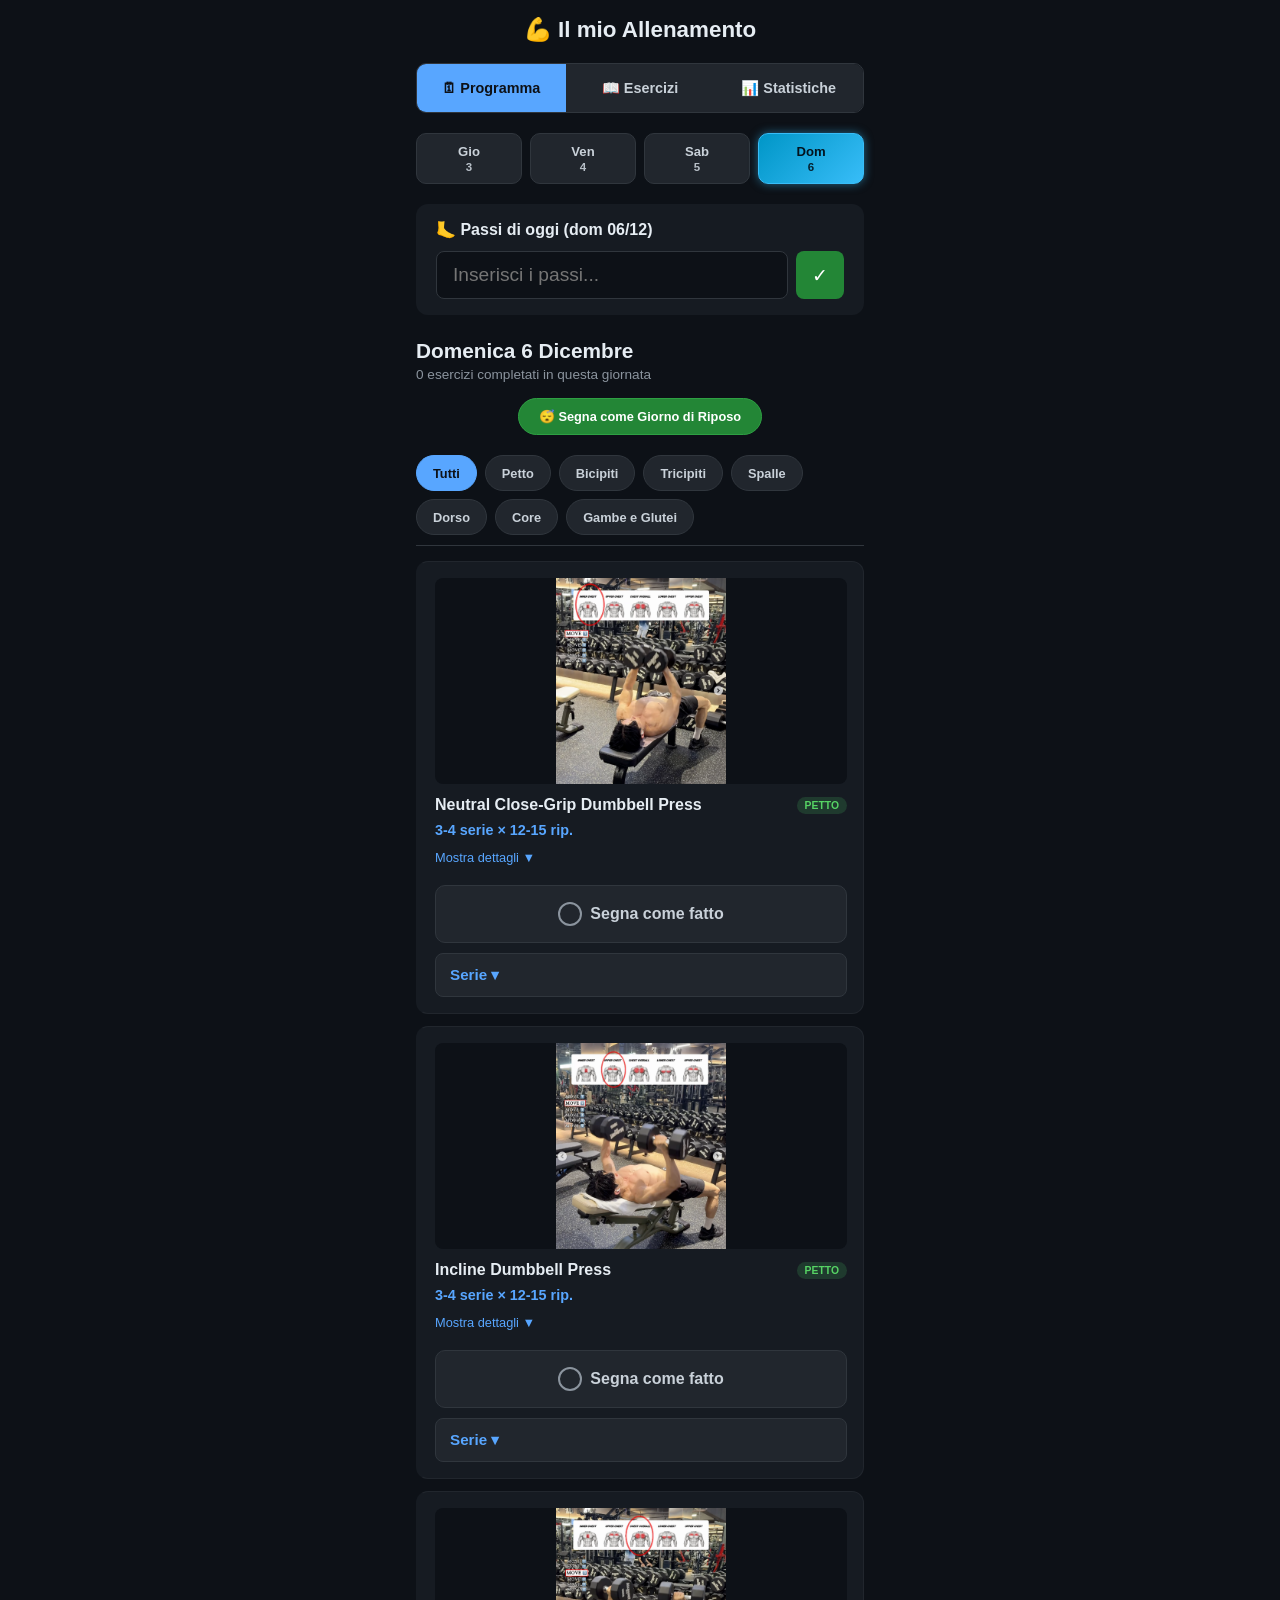
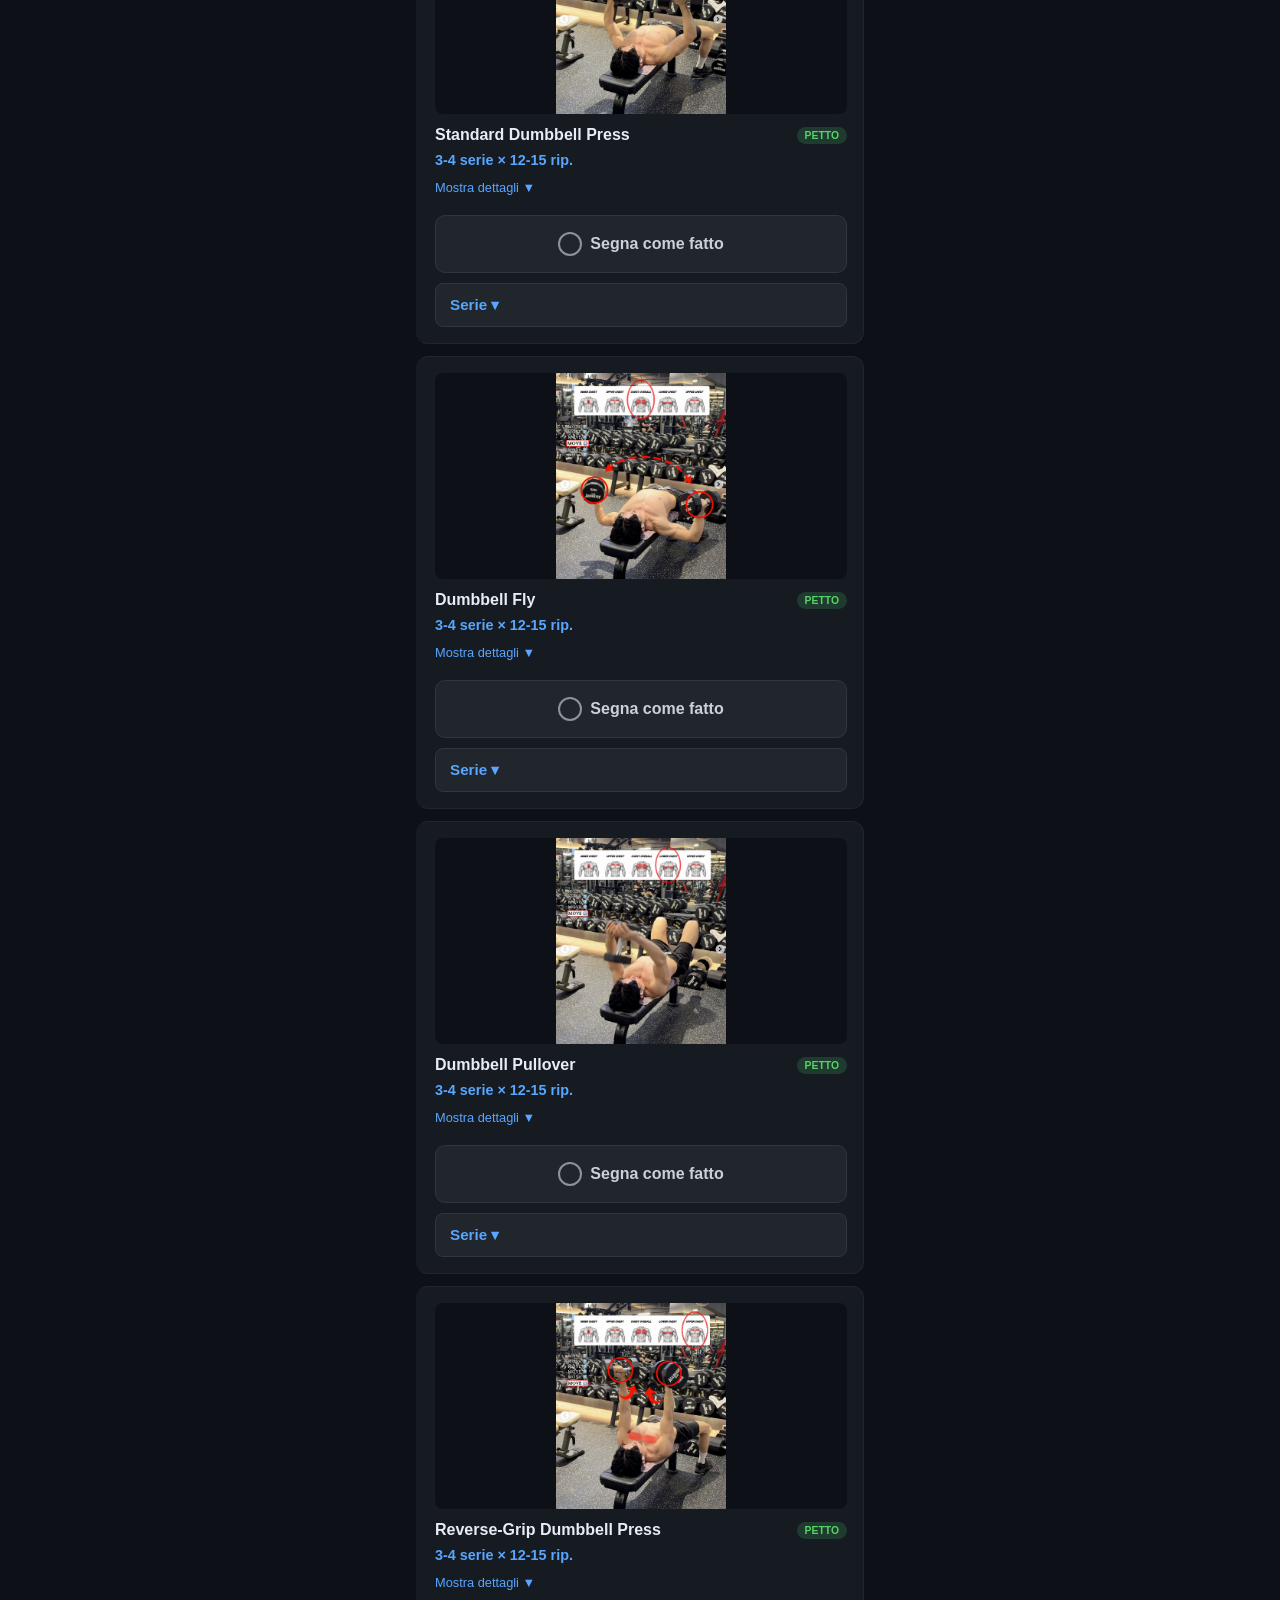
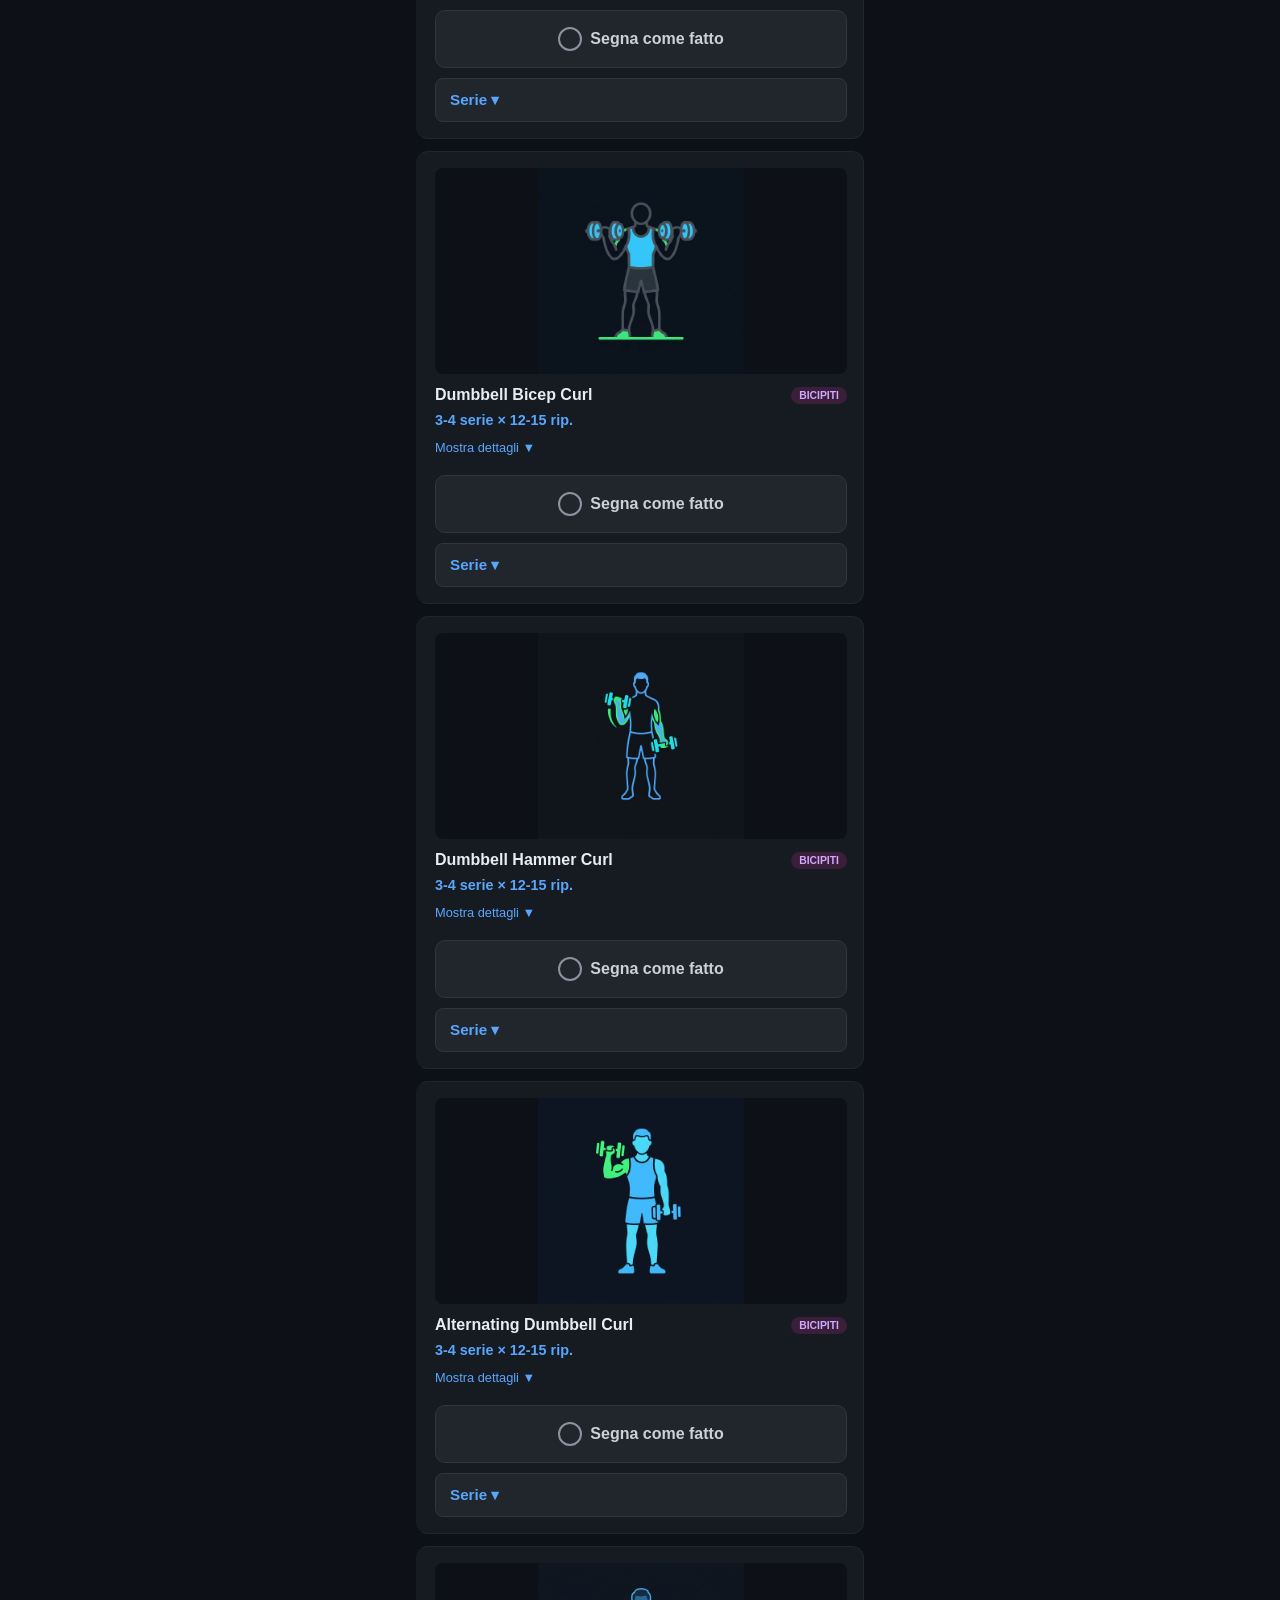
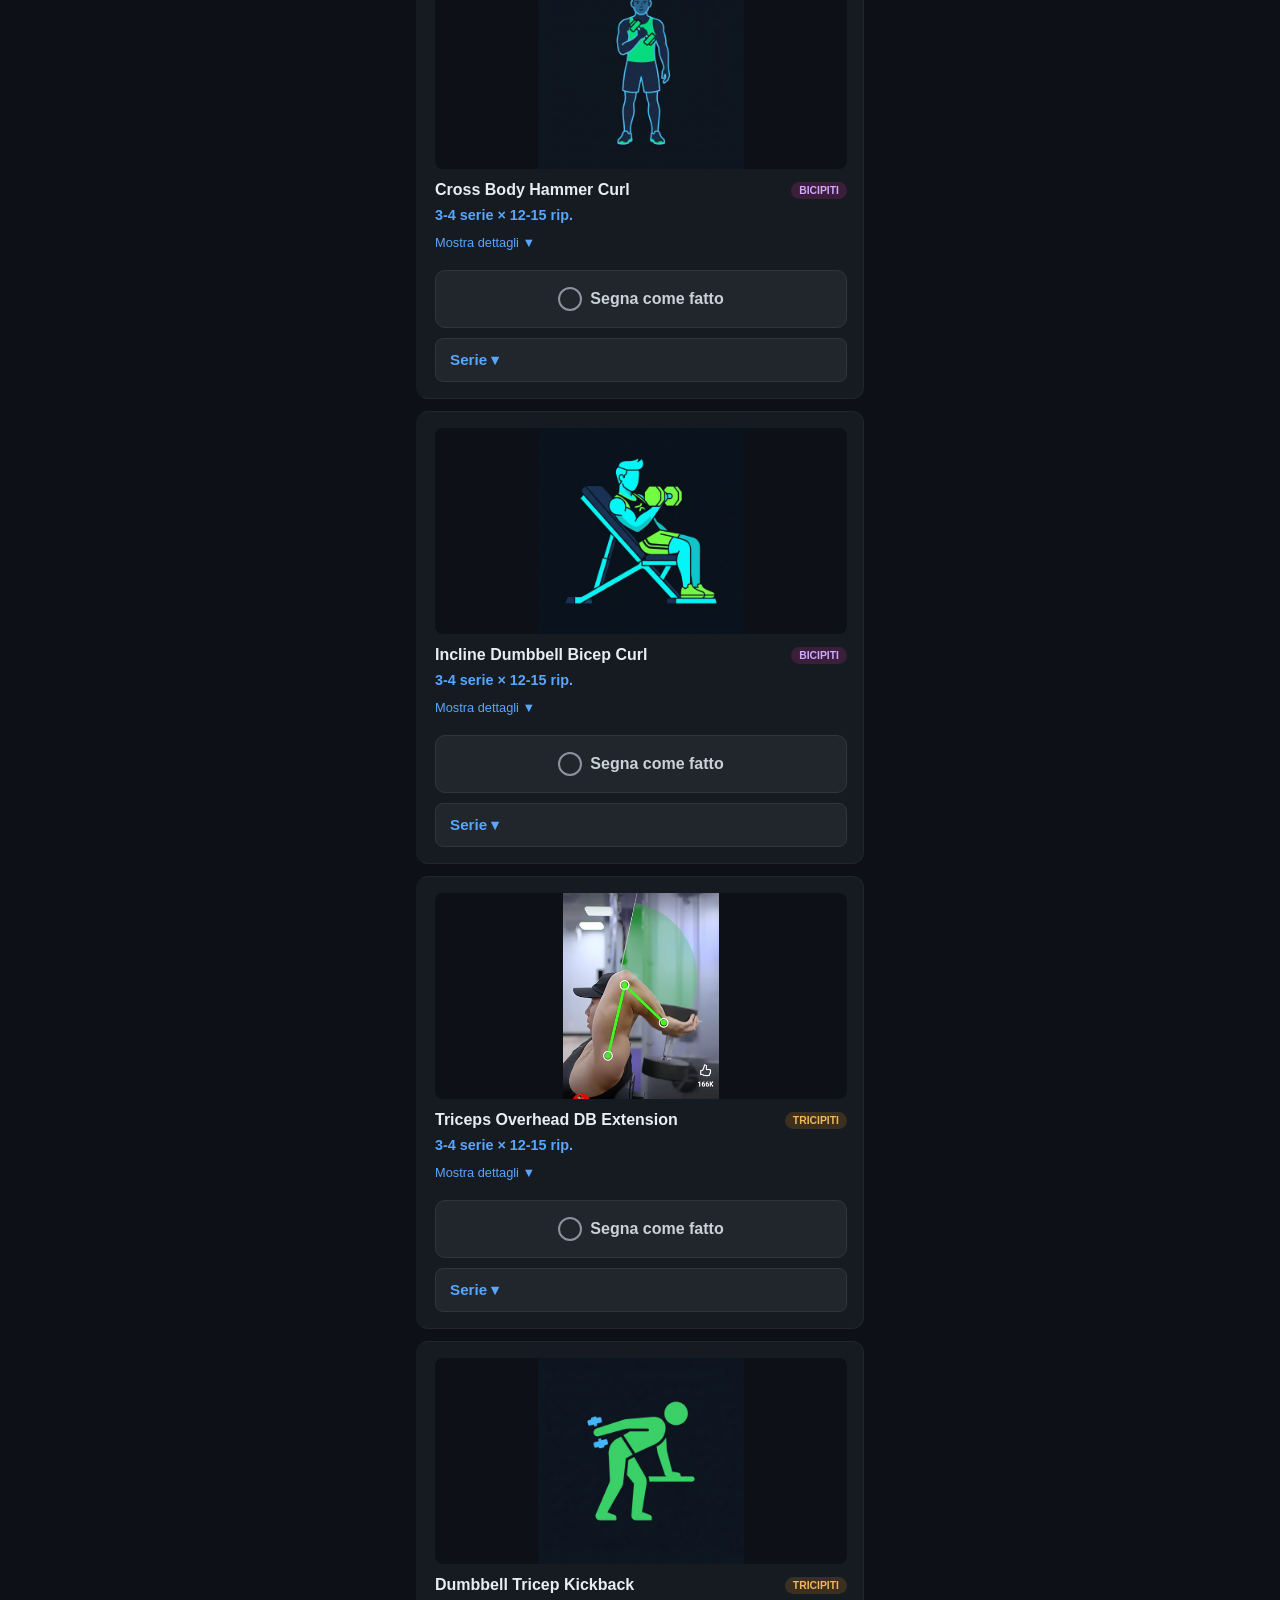
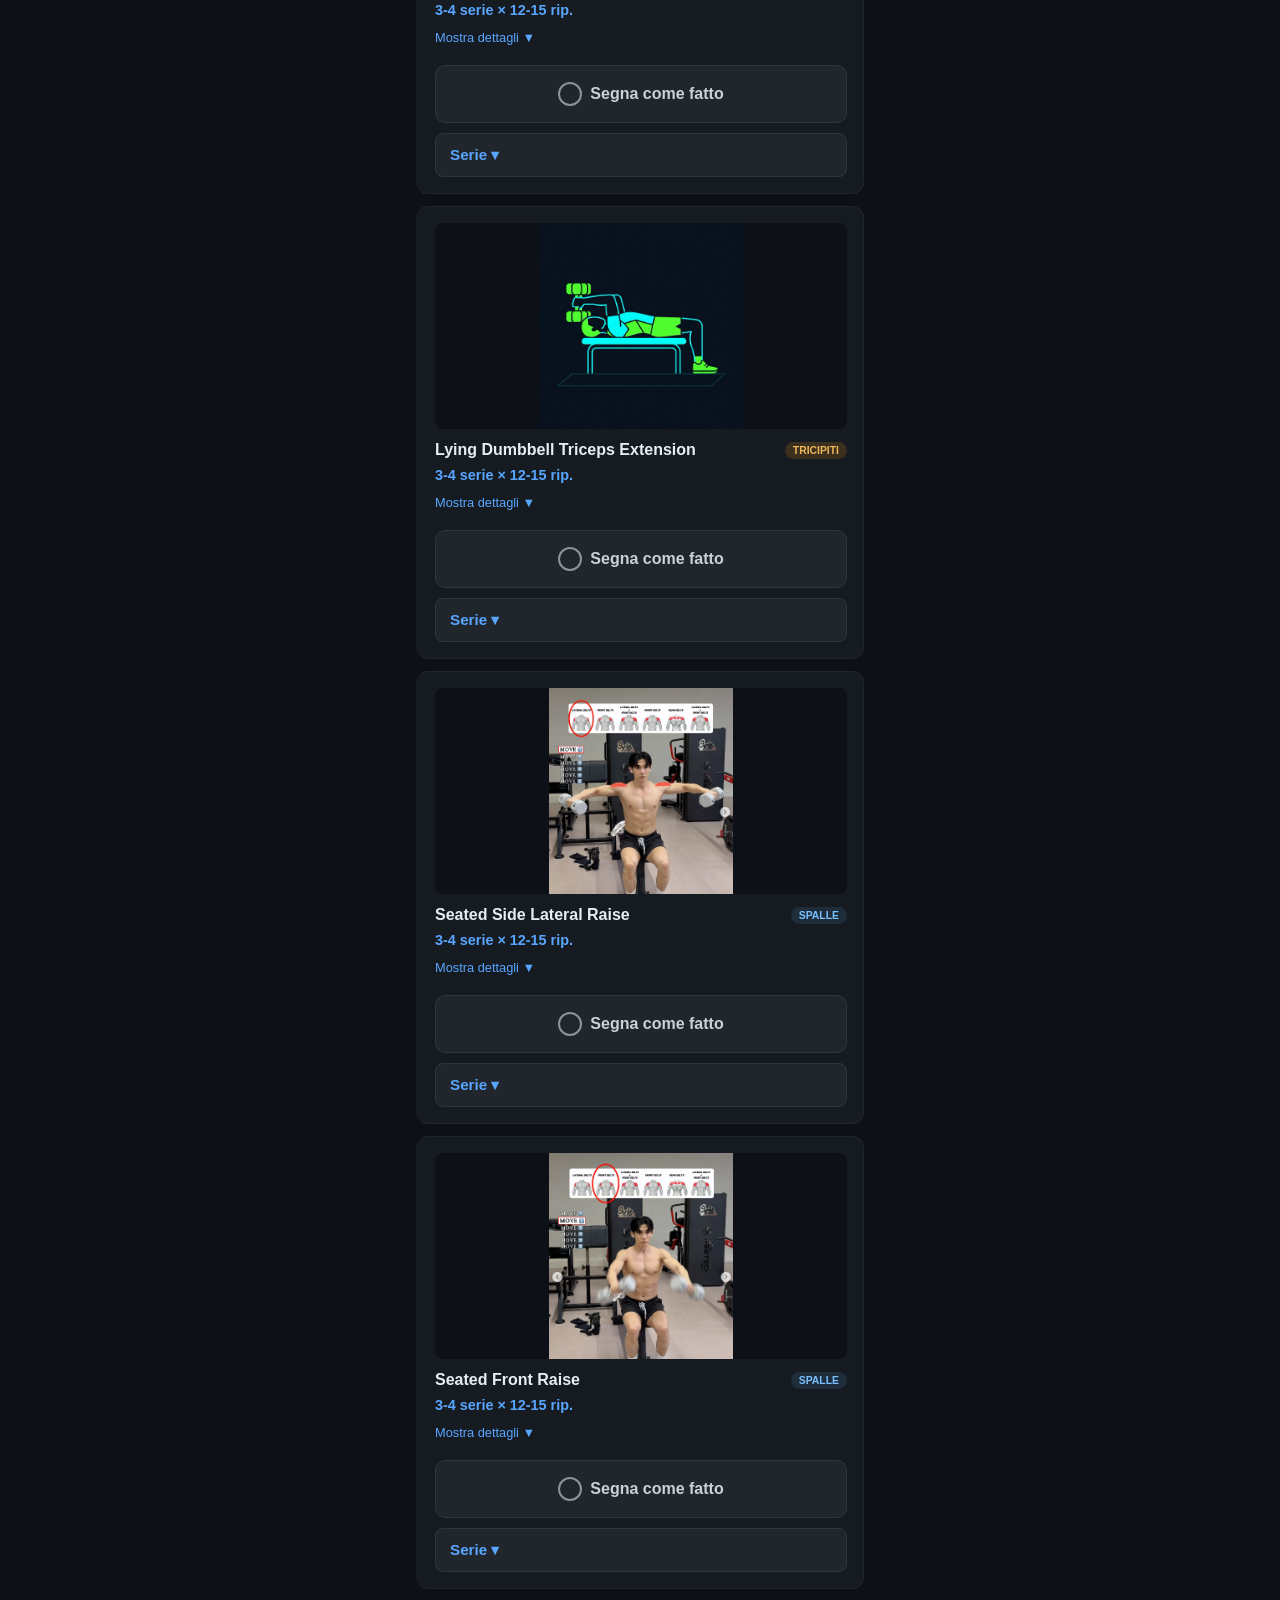
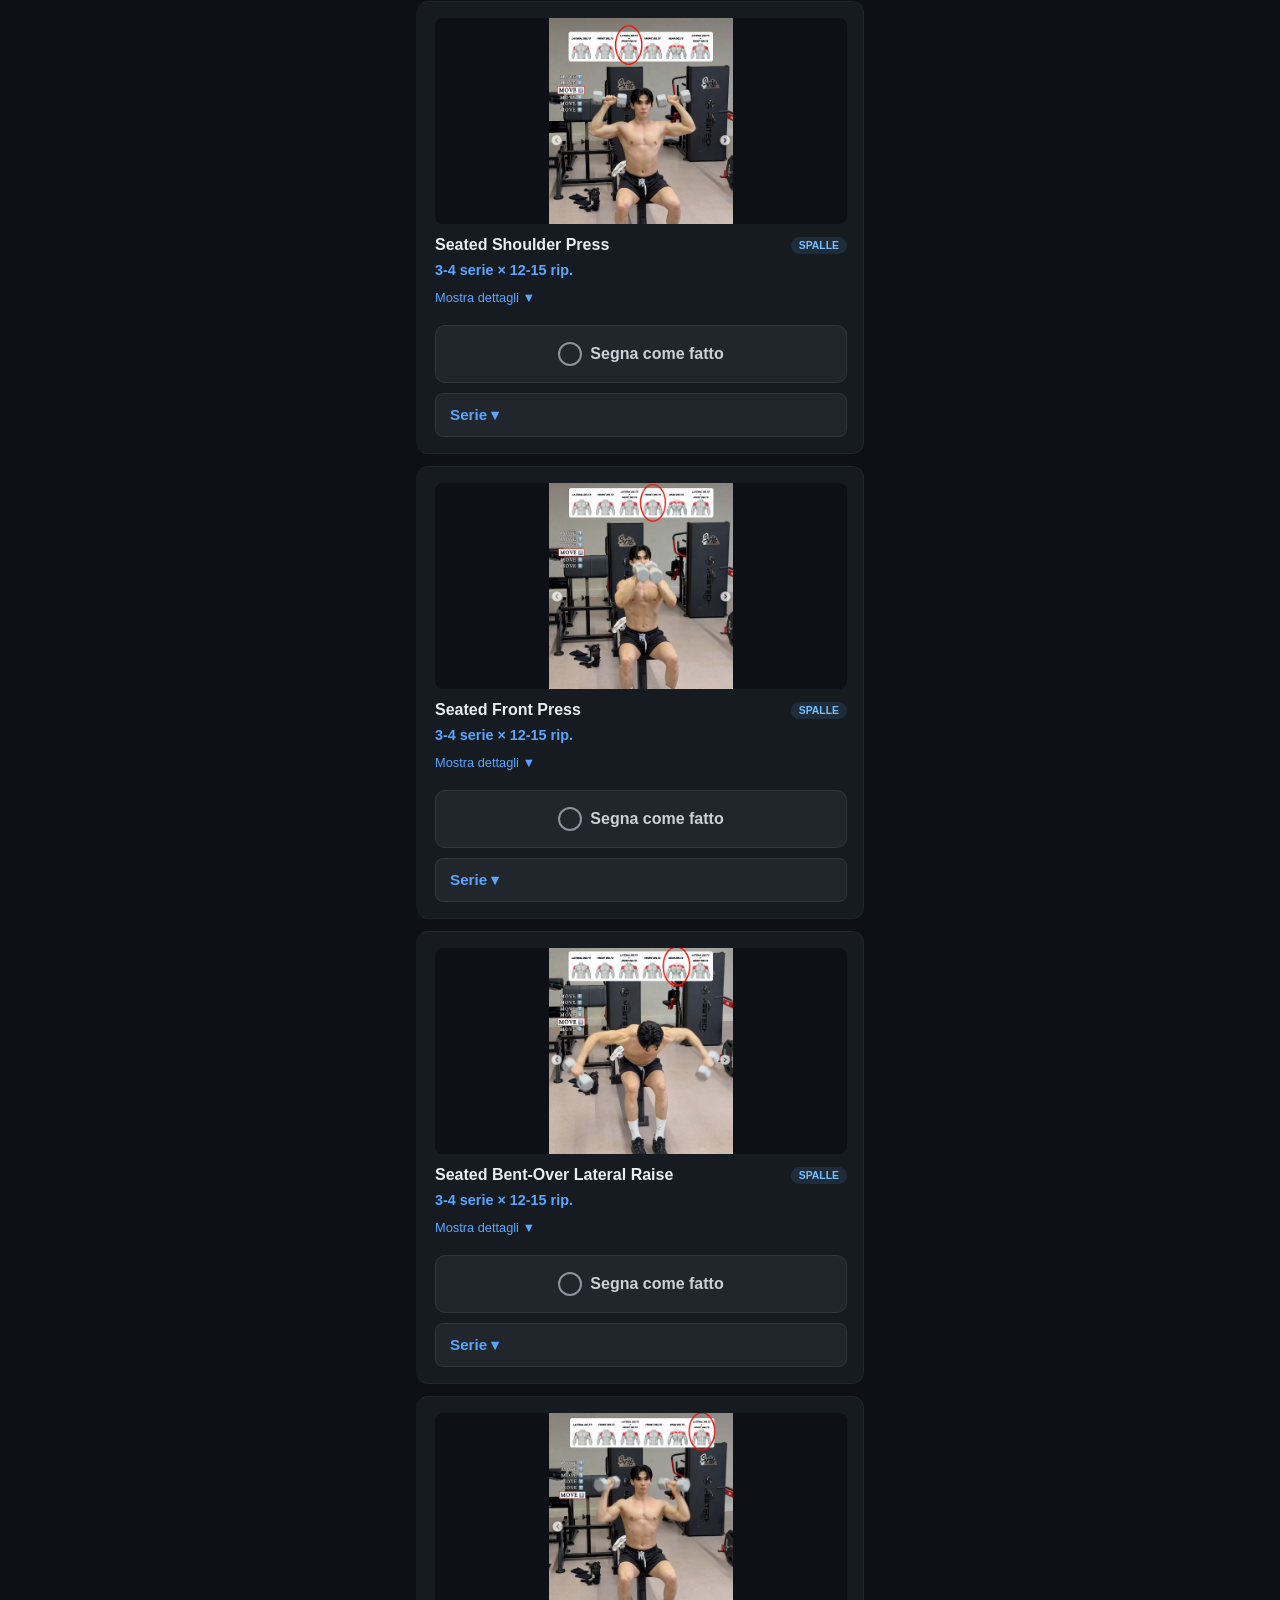
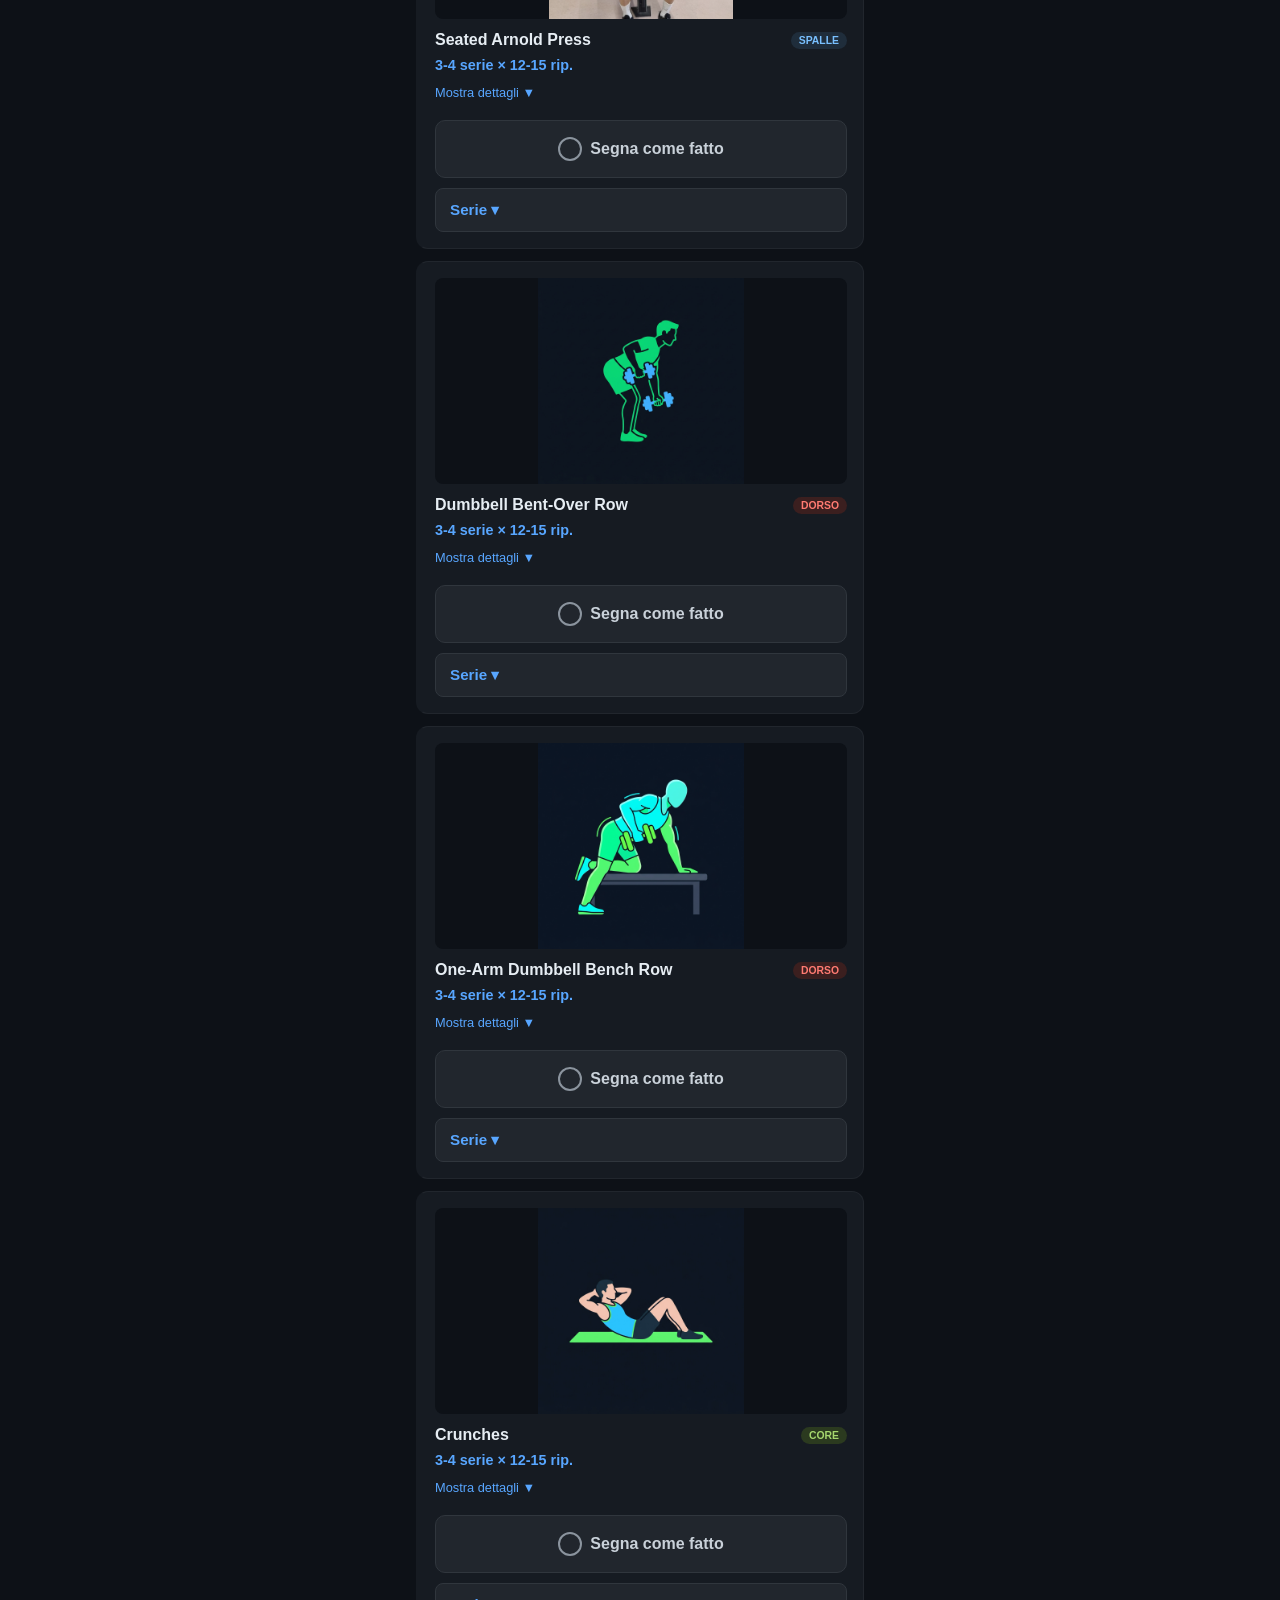
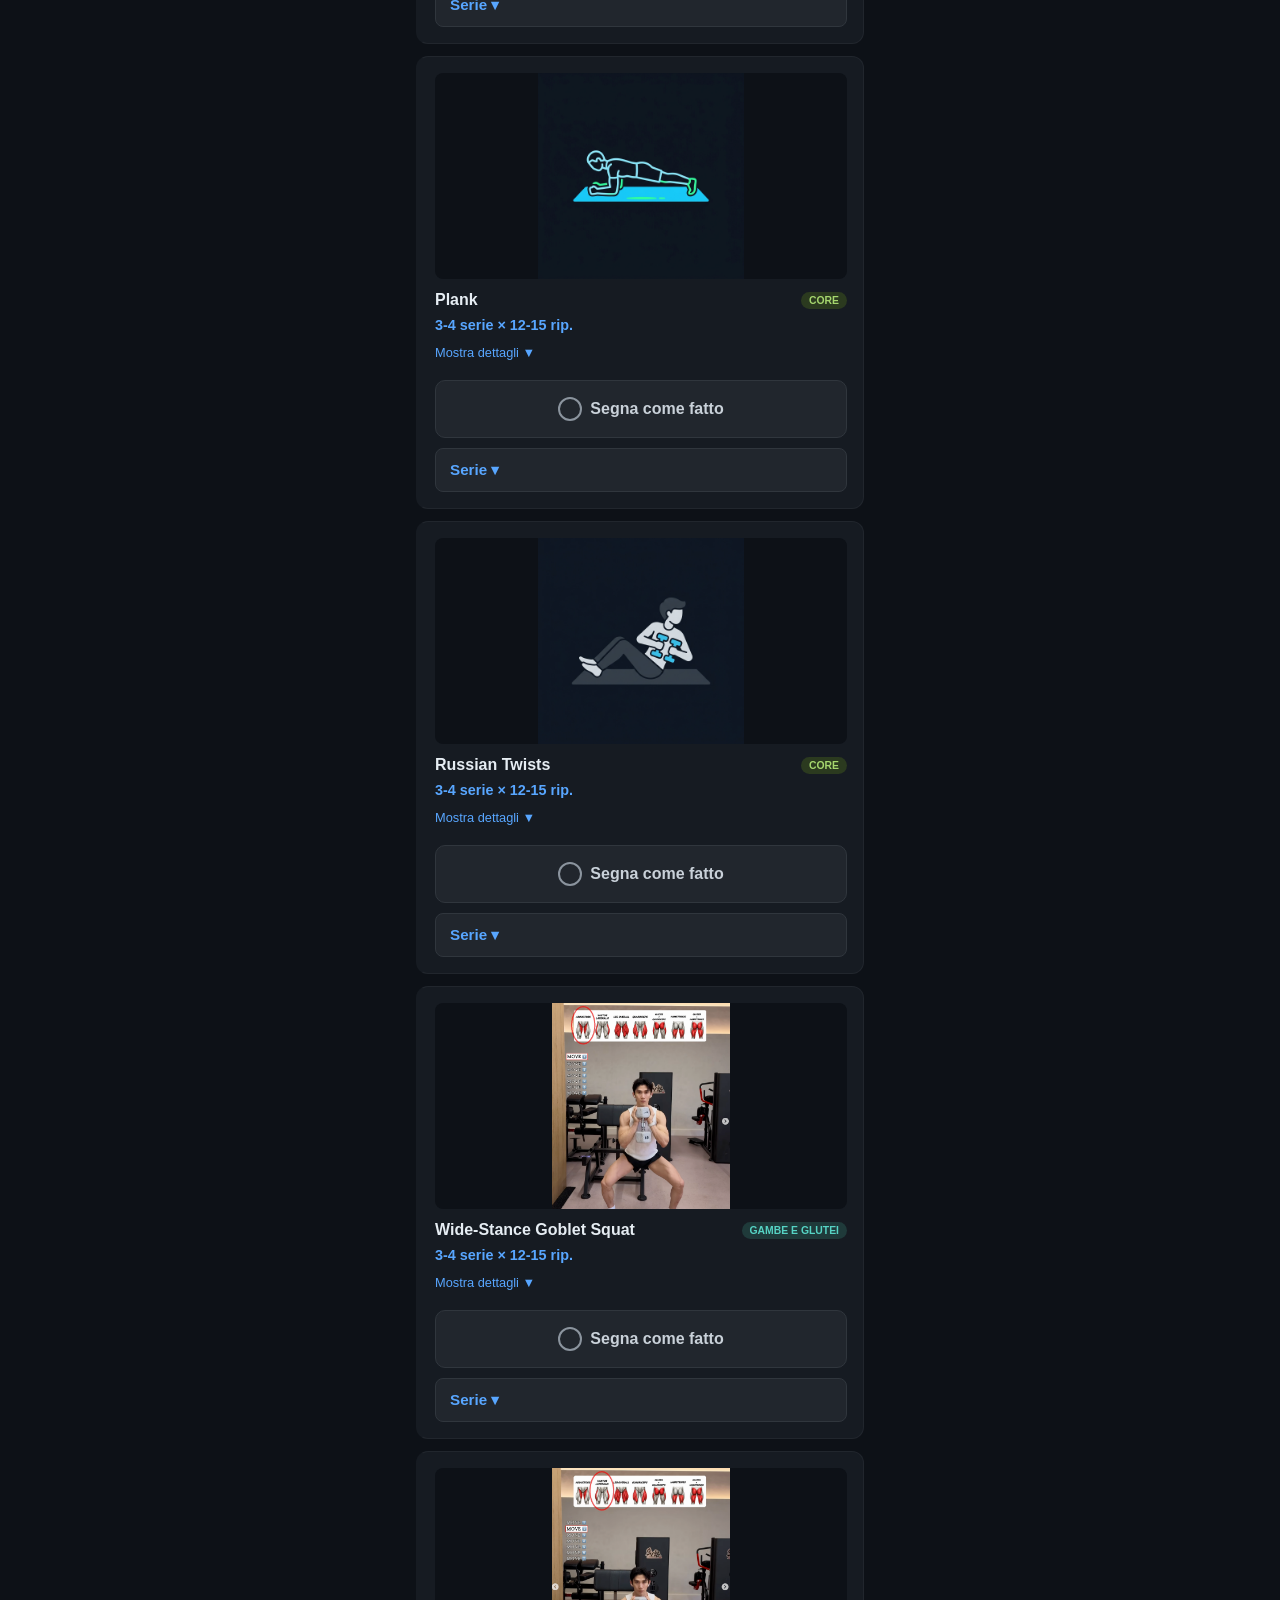
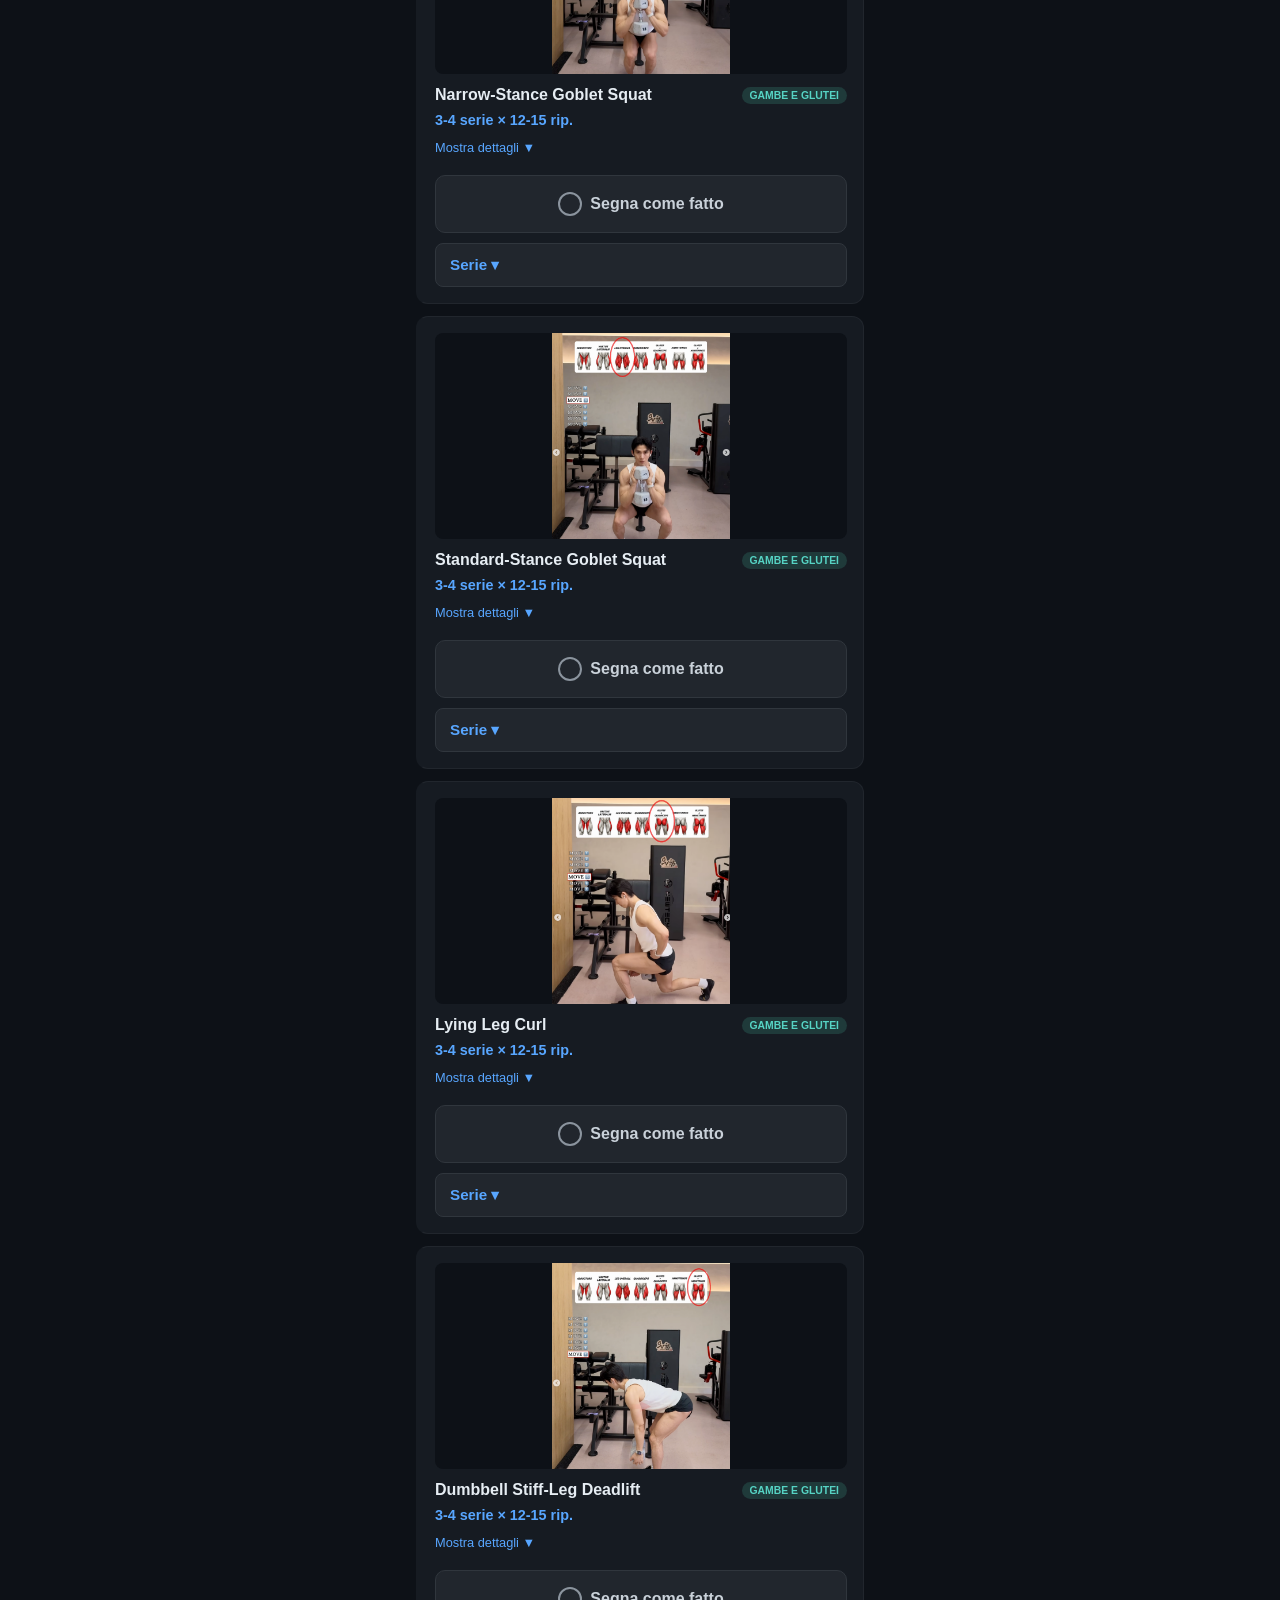
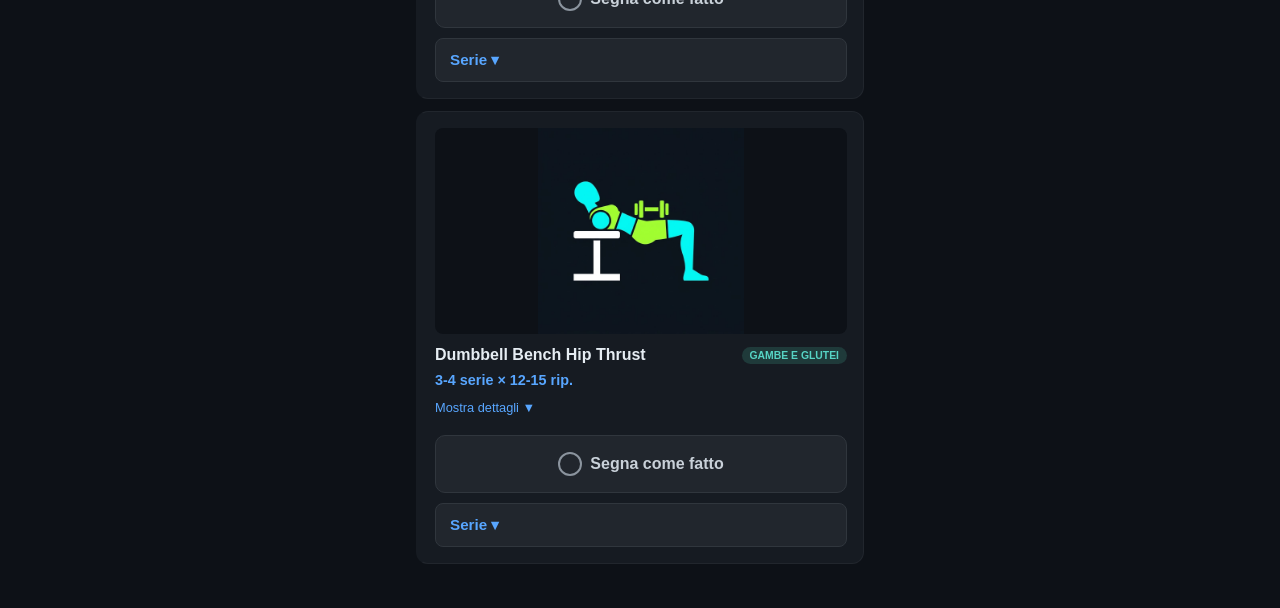
==== index.html @ b3f838f9 "Correzione calendario: unico segno di evidenza ciano su giorno selezionato, rimossi pallini e puntin" ====
<!DOCTYPE html>
<html lang="it">
<head>
    <meta charset="UTF-8">
    <meta name="viewport" content="width=device-width, initial-scale=1.0, viewport-fit=cover">
    <meta name="theme-color" content="#0d1117">
    <meta name="apple-mobile-web-app-capable" content="yes">
    <meta name="apple-mobile-web-app-status-bar-style" content="black-translucent">
    <meta name="apple-mobile-web-app-title" content="Workout">
    <meta name="robots" content="noindex, nofollow, noarchive, nosnippet, noimageindex">
    <meta name="googlebot" content="noindex, nofollow, noarchive, nosnippet, noimageindex">
    <title>💪 Il mio Allenamento</title>
    <link rel="manifest" href="manifest.webmanifest">
    <link rel="apple-touch-icon" href="icons/apple-touch-icon.png">
    <link rel="icon" type="image/png" sizes="192x192" href="icons/icon-192.png">
    <style>
        * {
            margin: 0;
            padding: 0;
            box-sizing: border-box;
            -webkit-tap-highlight-color: transparent;
        }

        html {
            font-size: 16px;
        }

        body {
            font-family: -apple-system, BlinkMacSystemFont, "Segoe UI", Roboto, Helvetica, Arial, sans-serif;
            background-color: #0d1117;
            color: #e6edf3;
            min-height: 100vh;
            padding-top: max(16px, env(safe-area-inset-top));
            padding-left: max(16px, env(safe-area-inset-left));
            padding-right: max(16px, env(safe-area-inset-right));
            padding-bottom: max(32px, env(safe-area-inset-bottom));
            max-width: 480px;
            margin: 0 auto;
        }

        /* Banner aggiornamento PWA */
        #pwa-update-banner {
            position: fixed;
            bottom: max(20px, env(safe-area-inset-bottom));
            left: 50%;
            transform: translateX(-50%);
            width: calc(100% - 32px);
            max-width: 440px;
            background: #161b22;
            border: 1px solid #388bfd;
            box-shadow: 0 4px 16px rgba(0,0,0,0.6);
            border-radius: 12px;
            padding: 12px 16px;
            display: none;
            align-items: center;
            justify-content: space-between;
            gap: 12px;
            z-index: 9999;
            cursor: pointer;
            font-size: 0.9rem;
            color: #f0f6fc;
            min-height: 48px;
        }
        #pwa-update-banner .update-text {
            display: flex;
            align-items: center;
            gap: 8px;
            font-weight: 500;
        }
        #pwa-update-banner .update-btn {
            background: #238636;
            color: white;
            border: none;
            border-radius: 6px;
            padding: 6px 12px;
            font-size: 0.85rem;
            font-weight: 600;
            min-height: 36px;
            cursor: pointer;
            white-space: nowrap;
        }

        h1 {
            font-size: 1.4rem;
            font-weight: 700;
            text-align: center;
            margin-bottom: 20px;
            color: #e6edf3;
        }

        /* Nav Tabs */
        .nav-tabs {
            display: flex;
            gap: 0;
            margin-bottom: 20px;
            border-radius: 10px;
            overflow: hidden;
            border: 1px solid #30363d;
        }

        .nav-tab {
            flex: 1;
            background-color: #21262d;
            color: #c9d1d9;
            border: none;
            padding: 14px 8px;
            font-size: 0.9rem;
            font-weight: 600;
            cursor: pointer;
            transition: all 0.2s ease;
            min-height: 48px;
        }

        .nav-tab.active {
            background-color: #58a6ff;
            color: #0d1117;
            font-weight: 700;
        }

        .nav-tab:active {
            transform: scale(0.97);
        }

        /* Programma */
        .days-container {
            display: grid;
            grid-template-columns: repeat(4, 1fr);
            gap: 8px;
            margin-bottom: 20px;
        }

        .day-btn {
            background-color: #21262d;
            color: #c9d1d9;
            border: 1px solid #30363d;
            border-radius: 10px;
            padding: 10px 4px;
            font-size: 0.82rem;
            font-weight: 600;
            cursor: pointer;
            transition: transform 0.1s ease;
            text-align: center;
            min-height: 48px;
            min-width: 44px;
            display: flex;
            flex-direction: column;
            align-items: center;
            justify-content: center;
            gap: 2px;
            position: relative;
        }

        .day-num { font-size: 0.72rem; font-weight: 700; opacity: 0.9; }

        .day-btn:active {
            transform: scale(0.95);
        }

        /* Unico segno di evidenza: il giorno selezionato con lo stile ciano */
        .day-btn.active {
            background: linear-gradient(135deg, #0096c7 0%, #38bdf8 100%);
            border-color: #38bdf8;
            color: #03131e;
            font-weight: 800;
            box-shadow: 0 0 10px rgba(56, 189, 248, 0.5);
        }

        /* Indicatore giorno di riposo discreto (testo in corsivo grigio tenue, nessun pallino né bordo speciale) */
        .day-btn.rest {
            color: #8b949e;
            font-style: italic;
        }

        .day-btn.rest.active {
            background: linear-gradient(135deg, #0096c7 0%, #38bdf8 100%);
            color: #03131e;
            border-color: #38bdf8;
            font-weight: 800;
            box-shadow: 0 0 10px rgba(56, 189, 248, 0.5);
            font-style: italic;
        }

        /* Sezione passi */
        #steps-section {
            background-color: #161b22;
            border-radius: 12px;
            padding: 16px 20px;
            margin-bottom: 24px;
        }

        #steps-section h3 {
            margin: 0;
            font-size: 1rem;
            color: #e6edf3;
        }

        .steps-input-row {
            display: flex;
            gap: 8px;
            margin-top: 12px;
        }

        #steps-input {
            background-color: #0d1117;
            border: 1px solid #30363d;
            border-radius: 8px;
            color: #e6edf3;
            font-size: 1.2rem;
            padding: 12px 16px;
            width: 100%;
            flex: 1;
            outline: none;
        }

        #steps-input:focus {
            border-color: #58a6ff;
        }

        #steps-save-btn {
            background-color: #238636;
            color: white;
            border: none;
            border-radius: 8px;
            font-size: 1.2rem;
            padding: 12px 16px;
            min-width: 48px;
            cursor: pointer;
        }

        #steps-display {
            font-size: 1.5rem;
            font-weight: bold;
            color: #58a6ff;
            margin-top: 12px;
        }

        #steps-edit-btn {
            background-color: transparent;
            border: none;
            font-size: 1.1rem;
            cursor: pointer;
            margin-left: 8px;
            min-width: 44px;
            min-height: 44px;
            display: inline-flex;
            align-items: center;
            justify-content: center;
        }

        /* Intestazione Giorno */
        #day-header {
            margin-bottom: 16px;
        }

        #day-title {
            font-size: 1.3rem;
            font-weight: 700;
            color: #e6edf3;
        }

        #day-subtitle {
            font-size: 0.85rem;
            color: #8b949e;
            margin-top: 4px;
        }

        /* Card Esercizio */
        .exercise-card {
            background-color: #161b22;
            border: 1px solid #21262d;
            border-radius: 12px;
            padding: 16px;
            margin-bottom: 12px;
            border-left: 3px solid transparent;
            transition: border-color 0.2s ease;
        }

        .exercise-card.done {
            border-left-color: #238636;
        }

        .exercise-card-image {
            width: 100%;
            aspect-ratio: 2 / 1;
            background-color: #0d1117;
            border-radius: 8px;
            overflow: hidden;
            margin-bottom: 12px;
        }

        .exercise-card-image img {
            width: 100%;
            height: 100%;
            object-fit: contain;
            display: block;
        }

        .exercise-header {
            display: flex;
            justify-content: space-between;
            align-items: center;
            gap: 8px;
        }

        .exercise-name {
            font-size: 1rem;
            font-weight: 700;
            color: #e6edf3;
        }

        .exercise-card.done .exercise-name {
            text-decoration: line-through;
            color: #8b949e;
        }

        .muscle-badge {
            font-size: 0.65rem;
            font-weight: 600;
            padding: 3px 8px;
            border-radius: 20px;
            text-transform: uppercase;
            white-space: nowrap;
        }

        /* Colori Badge */
        .badge-petto { background-color: #1f3a2e; color: #56d364; }
        .badge-bicipiti { background-color: #3b1f3a; color: #d2a8ff; }
        .badge-tricipiti { background-color: #3b2f1f; color: #f0b858; }
        .badge-spalle { background-color: #1f2d3b; color: #79c0ff; }
        .badge-dorso { background-color: #3b1f1f; color: #ff7b72; }
        .badge-core { background-color: #2b3a1f; color: #a5d66e; }
        .badge-gambe { background-color: #1f3a3a; color: #56d3c4; }
        .badge-glutei { background-color: #3b1f2e; color: #ff9ec4; }
        .badge-gambe\ e\ glutei { background-color: #1f3a3a; color: #56d3c4; }

        .exercise-sets {
            margin-top: 8px;
            font-size: 0.9rem;
            color: #58a6ff;
            font-weight: 600;
        }

        .toggle-desc-btn {
            background-color: transparent;
            border: none;
            color: #58a6ff;
            font-size: 0.8rem;
            cursor: pointer;
            padding: 6px 0;
            margin-top: 6px;
        }

        .exercise-desc {
            display: none;
            margin-top: 10px;
            font-size: 0.85rem;
            line-height: 1.5;
            color: #8b949e;
        }

        /* Bottone "fatto" — target tap grande */
        .done-btn {
            display: flex;
            align-items: center;
            justify-content: center;
            gap: 8px;
            width: 100%;
            margin-top: 14px;
            padding: 16px;
            min-height: 56px;
            background-color: #21262d;
            color: #c9d1d9;
            border: 1px solid #30363d;
            border-radius: 10px;
            font-size: 1rem;
            font-weight: 600;
            cursor: pointer;
            transition: all 0.15s ease;
        }

        .done-btn:active { transform: scale(0.98); }

        .done-btn .check {
            display: inline-flex;
            align-items: center;
            justify-content: center;
            width: 24px;
            height: 24px;
            border-radius: 50%;
            border: 2px solid #8b949e;
            color: transparent;
            font-size: 0.85rem;
            line-height: 1;
            transition: all 0.15s ease;
        }

        .done-btn.done {
            background-color: #238636;
            color: #fff;
            border-color: #238636;
        }

        .done-btn.done .check {
            background-color: #fff;
            border-color: #fff;
            color: #238636;
        }

        /* Accordion Serie (Fase 2 B2) */
        .toggle-series-btn {
            display: flex;
            align-items: center;
            justify-content: space-between;
            width: 100%;
            min-height: 44px;
            padding: 10px 14px;
            margin-top: 10px;
            background-color: #21262d;
            border: 1px solid #30363d;
            border-radius: 8px;
            color: #58a6ff;
            font-size: 0.95rem;
            font-weight: 600;
            cursor: pointer;
            transition: background-color 0.15s ease;
        }
        .toggle-series-btn:active { background-color: #282e36; }

        .series-accordion {
            margin-top: 10px;
            padding: 12px;
            background-color: #0d1117;
            border: 1px solid #30363d;
            border-radius: 8px;
        }

        .series-last-hint {
            font-size: 0.8rem;
            color: #8b949e;
            margin-bottom: 12px;
            line-height: 1.4;
        }

        .series-list {
            display: flex;
            flex-direction: column;
            gap: 8px;
        }

        .set-row {
            display: flex;
            align-items: center;
            gap: 8px;
        }

        .set-label {
            font-size: 0.85rem;
            font-weight: 700;
            color: #8b949e;
            min-width: 28px;
        }

        .set-input-group {
            display: flex;
            align-items: center;
            gap: 4px;
            flex: 1;
        }

        .set-input {
            width: 100%;
            min-height: 44px;
            padding: 8px 10px;
            background-color: #161b22;
            border: 1px solid #30363d;
            border-radius: 6px;
            color: #e6edf3;
            font-size: 16px; /* evita zoom automatico su iOS */
            text-align: center;
            box-sizing: border-box;
        }

        .set-input:focus {
            outline: none;
            border-color: #58a6ff;
        }

        .set-unit {
            font-size: 0.8rem;
            color: #8b949e;
            min-width: 22px;
        }

        .series-actions {
            display: flex;
            gap: 8px;
            margin-top: 10px;
        }

        .set-action-btn {
            flex: 1;
            min-height: 44px;
            padding: 8px;
            background-color: #21262d;
            border: 1px solid #30363d;
            border-radius: 6px;
            color: #c9d1d9;
            font-size: 0.9rem;
            font-weight: 600;
            cursor: pointer;
        }
        .set-action-btn:active { background-color: #30363d; }

        .set-note-row {
            margin-top: 10px;
        }

        .set-note-input {
            width: 100%;
            min-height: 44px;
            padding: 10px 12px;
            background-color: #161b22;
            border: 1px solid #30363d;
            border-radius: 6px;
            color: #e6edf3;
            font-size: 16px; /* evita zoom automatico su iOS */
            box-sizing: border-box;
        }
        .set-note-input:focus {
            outline: none;
            border-color: #58a6ff;
        }

        /* Mini storico esercizio (Fase 2 B3) */
        .series-history {
            margin-top: 14px;
            padding-top: 10px;
            border-top: 1px dashed #30363d;
        }

        .series-history-title {
            font-size: 0.8rem;
            font-weight: 700;
            color: #8b949e;
            text-transform: uppercase;
            letter-spacing: 0.5px;
            margin-bottom: 6px;
        }

        .series-history-list {
            display: flex;
            flex-direction: column;
            gap: 6px;
        }

        .series-history-item {
            display: flex;
            align-items: baseline;
            justify-content: space-between;
            gap: 8px;
            font-size: 0.82rem;
            padding: 4px 0;
            border-bottom: 1px solid rgba(48, 54, 61, 0.4);
        }

        .series-history-date {
            color: #58a6ff;
            font-weight: 600;
            white-space: nowrap;
        }

        .series-history-data {
            color: #c9d1d9;
            text-align: right;
            word-break: break-word;
        }

        .series-history-empty {
            margin-top: 10px;
            font-size: 0.78rem;
            color: #8b949e;
            font-style: italic;
        }

        /* Layout Riposo */
        .rest-day {
            text-align: center;
            padding: 40px 20px;
        }

        .rest-emoji {
            font-size: 3rem;
            margin-bottom: 16px;
        }

        .rest-title {
            font-size: 1.3rem;
            font-weight: 700;
            color: #e6edf3;
            margin-bottom: 8px;
        }

        .rest-subtitle {
            font-size: 0.9rem;
            color: #8b949e;
        }

        /* Sezione Esercizi (Database) */
        #db-filter-container {
            display: flex;
            gap: 8px;
            overflow-x: auto;
            padding-bottom: 12px;
            margin-bottom: 16px;
            -webkit-overflow-scrolling: touch;
            scrollbar-width: none;
        }

        #db-filter-container::-webkit-scrollbar {
            display: none;
        }

        .db-filter-btn {
            background-color: #21262d;
            color: #c9d1d9;
            border: 1px solid #30363d;
            border-radius: 20px;
            padding: 8px 16px;
            font-size: 0.8rem;
            font-weight: 600;
            cursor: pointer;
            white-space: nowrap;
            min-height: 36px;
            transition: all 0.2s ease;
        }

        .db-filter-btn.active {
            background-color: #58a6ff;
            color: #0d1117;
            border-color: #58a6ff;
        }

        .db-exercise-card {
            background-color: #161b22;
            border: 1px solid #21262d;
            border-radius: 12px;
            overflow: hidden;
            margin-bottom: 16px;
        }

        .db-card-image {
            width: 100%;
            aspect-ratio: 1 / 1;
            background-color: #0d1117;
            display: flex;
            align-items: center;
            justify-content: center;
            overflow: hidden;
        }

        .db-card-image img {
            width: 100%;
            height: 100%;
            object-fit: cover;
        }

        .db-card-body {
            padding: 16px;
        }

        .db-card-header {
            display: flex;
            justify-content: space-between;
            align-items: center;
            gap: 8px;
        }

        .db-card-title {
            font-size: 1.1rem;
            font-weight: 700;
            color: #e6edf3;
        }

        .db-card-stats {
            margin-top: 8px;
            font-size: 0.9rem;
            color: #58a6ff;
            font-weight: 600;
        }

        .db-toggle-desc-btn {
            background-color: transparent;
            border: none;
            color: #58a6ff;
            font-size: 0.8rem;
            cursor: pointer;
            padding: 6px 0;
            margin-top: 6px;
        }

        .db-card-desc {
            display: none;
            margin-top: 10px;
            font-size: 0.85rem;
            line-height: 1.5;
            color: #8b949e;
        }

        /* Sezione Statistiche */
        .stats-period-tabs {
            display: flex;
            gap: 0;
            margin-bottom: 16px;
            border-radius: 10px;
            overflow: hidden;
            border: 1px solid #30363d;
        }

        .stats-tab {
            flex: 1;
            background-color: #21262d;
            color: #c9d1d9;
            border: none;
            padding: 12px 8px;
            font-size: 0.8rem;
            font-weight: 600;
            cursor: pointer;
            min-height: 44px;
        }

        .stats-tab.active {
            background-color: #58a6ff;
            color: #0d1117;
        }

        /* Card aderenza */
        .adherence-card {
            background-color: #161b22;
            border: 1px solid #21262d;
            border-radius: 12px;
            padding: 16px;
            margin-bottom: 16px;
        }

        .adherence-header {
            display: flex;
            justify-content: space-between;
            align-items: baseline;
            margin-bottom: 10px;
        }

        .adherence-label {
            font-size: 0.85rem;
            color: #8b949e;
        }

        .adherence-value {
            font-size: 1.2rem;
            font-weight: 700;
            color: #58a6ff;
        }

        .adherence-bar {
            width: 100%;
            height: 10px;
            background-color: #21262d;
            border-radius: 6px;
            overflow: hidden;
        }

        .adherence-fill {
            height: 100%;
            background-color: #238636;
            border-radius: 6px;
            transition: width 0.3s ease;
        }

        .stats-summary-row {
            display: flex;
            gap: 12px;
            margin-bottom: 16px;
        }

        .stats-card {
            flex: 1;
            background-color: #161b22;
            border: 1px solid #21262d;
            border-radius: 10px;
            padding: 12px;
            text-align: center;
        }

        .stats-card-value {
            font-size: 1.3rem;
            font-weight: 700;
            color: #58a6ff;
        }

        .stats-card-label {
            font-size: 0.7rem;
            color: #8b949e;
            margin-top: 4px;
        }

        #stats-chart {
            width: 100%;
            max-width: 100%;
            height: auto;
            aspect-ratio: 440 / 260;
            background-color: #161b22;
            border-radius: 10px;
            border: 1px solid #21262d;
        }

        .stats-empty {
            text-align: center;
            padding: 32px 16px;
            color: #8b949e;
        }

        .stats-empty-emoji {
            font-size: 2.5rem;
            margin-bottom: 12px;
        }

        /* Allenamenti del periodo (Statistiche) */
        .period-workouts-container {
            margin-top: 24px;
        }
        .period-workouts-title {
            font-size: 1rem;
            font-weight: 700;
            color: #e6edf3;
            margin: 0 0 10px 0;
        }
        .period-groups-summary {
            font-size: 0.85rem;
            color: #58a6ff;
            font-weight: 600;
            background-color: #161b22;
            padding: 10px 14px;
            border-radius: 8px;
            border: 1px solid #30363d;
            margin-bottom: 12px;
            line-height: 1.4;
        }
        .period-workouts-list {
            display: flex;
            flex-direction: column;
            gap: 8px;
        }
        .period-workout-row {
            display: flex;
            align-items: center;
            justify-content: space-between;
            gap: 10px;
            background-color: #161b22;
            border: 1px solid #30363d;
            border-radius: 8px;
            padding: 10px 14px;
            min-height: 44px;
            box-sizing: border-box;
            transition: all 0.15s ease;
        }
        .period-workout-row.clickable {
            cursor: pointer;
        }
        .period-workout-row.clickable:active {
            background-color: #21262d;
            border-color: #58a6ff;
            transform: scale(0.99);
        }
        .period-workout-row.non-clickable {
            opacity: 0.85;
            cursor: default;
        }
        .period-workout-date {
            font-weight: 700;
            color: #e6edf3;
            font-size: 0.85rem;
            min-width: 80px;
        }
        .period-workout-badges {
            display: flex;
            flex-wrap: wrap;
            gap: 4px;
            align-items: center;
            flex: 1;
        }
        .period-workout-count {
            font-size: 0.8rem;
            font-weight: 600;
            color: #8b949e;
            white-space: nowrap;
            margin-left: auto;
        }
        .period-workout-arrow {
            color: #58a6ff;
            font-size: 1rem;
            font-weight: bold;
            margin-left: 4px;
        }
    </style>
</head>
<body>
    <h1>💪 Il mio Allenamento</h1>

    <div class="nav-tabs">
        <button class="nav-tab active" data-tab="programma" onclick="switchTab('programma')">🗓 Programma</button>
        <button class="nav-tab" data-tab="esercizi" onclick="switchTab('esercizi')">📖 Esercizi</button>
        <button class="nav-tab" data-tab="statistiche" onclick="switchTab('statistiche')">📊 Statistiche</button>
    </div>

    <div id="programma-section">
        <div class="days-container" id="days-container">
            <!-- Bottoni generati dinamicamente via JS -->
        </div>

        <div id="steps-section">
            <h3>🦶 Passi del giorno</h3>
            <div class="steps-input-row">
                <input type="number" id="steps-input" placeholder="Inserisci i passi..." min="0" max="99999" inputmode="numeric">
                <button id="steps-save-btn" onclick="saveSteps()">✓</button>
            </div>
            <div id="steps-display" style="display:none;">
                <span id="steps-value">0</span> passi
                <button id="steps-edit-btn" onclick="editSteps()">✏️</button>
            </div>
            <p id="steps-future-msg" style="display:none; color:#8b949e; margin:10px 0 0 0; font-size:0.9rem;">I giorni futuri non accettano passi.</p>
        </div>

        <div id="workout-container" style="display:none;">
            <div id="day-header">
                <h2 id="day-title"></h2>
                <p id="day-subtitle"></p>
            </div>
            <div id="exercises-list"></div>
        </div>
    </div>

    <div id="esercizi-section" style="display:none;">
        <div id="db-filter-container">
            <button class="db-filter-btn active" data-filter="tutti" onclick="filterExercises('tutti')">Tutti</button>
            <button class="db-filter-btn" data-filter="Petto" onclick="filterExercises('Petto')">Petto</button>
            <button class="db-filter-btn" data-filter="Bicipiti" onclick="filterExercises('Bicipiti')">Bicipiti</button>
            <button class="db-filter-btn" data-filter="Tricipiti" onclick="filterExercises('Tricipiti')">Tricipiti</button>
            <button class="db-filter-btn" data-filter="Spalle" onclick="filterExercises('Spalle')">Spalle</button>
            <button class="db-filter-btn" data-filter="Dorso" onclick="filterExercises('Dorso')">Dorso</button>
            <button class="db-filter-btn" data-filter="Core" onclick="filterExercises('Core')">Core</button>
            <button class="db-filter-btn" data-filter="Gambe e Glutei" onclick="filterExercises('Gambe e Glutei')">Gambe e Glutei</button>
        </div>
        <p id="db-count" style="font-size: 0.8rem; color: #8b949e; margin-bottom: 12px;"></p>
        <div id="db-exercises-list"></div>
    </div>

    <div id="statistiche-section" style="display:none;">
        <div class="stats-period-tabs">
            <button class="stats-tab active" data-period="settimana" onclick="switchStatsPeriod('settimana')">Ultimi 7 giorni</button>
            <button class="stats-tab" data-period="mese" onclick="switchStatsPeriod('mese')">Ultimi 30 giorni</button>
        </div>
        <div id="stats-adherence"></div>
        <div id="stats-summary" class="stats-summary-row"></div>
        <canvas id="stats-chart" width="440" height="260"></canvas>
        <div id="stats-period-workouts" class="period-workouts-container"></div>

        <div style="margin-top: 24px; display: flex; flex-direction: column; gap: 10px;">
            <div style="display: flex; gap: 10px;">
                <button onclick="exportData()" style="flex:1; background:#238636; color:white; border:none; border-radius:10px; padding:14px; font-size:0.9rem; font-weight:600; cursor:pointer; min-height:48px;">📥 Esporta Dati</button>
                <label style="flex:1; background:#21262d; color:#c9d1d9; border:1px solid #30363d; border-radius:10px; padding:14px; font-size:0.9rem; font-weight:600; cursor:pointer; text-align:center; min-height:48px; display:flex; align-items:center; justify-content:center;">
                    📤 Importa Dati
                    <input type="file" accept=".json" onchange="importData(event)" style="display:none;">
                </label>
            </div>
            <button type="button" onclick="showBackupList()" style="width:100%; background:#21262d; color:#c9d1d9; border:1px solid #30363d; border-radius:10px; padding:14px; font-size:0.9rem; font-weight:600; cursor:pointer; min-height:48px;">🔄 Ripristina Backup</button>
            <div id="backup-list-container" style="display:none; background:#161b22; border:1px solid #30363d; border-radius:10px; padding:12px;"></div>
        </div>
        <p id="data-status" style="font-size:0.8rem; color:#8b949e; margin-top:8px; text-align:center;"></p>
    </div>


    <script>
        /* =========================================================
           DATABASE ESERCIZI (asset riusabile)
           ========================================================= */
        const EXERCISES = {
            // Petto
            "neutral_close_grip_dumbbell_press": { id: "neutral_close_grip_dumbbell_press", name: "Neutral Close-Grip Dumbbell Press", muscleGroup: "Petto", sets: "3-4", reps: "12-15", description: "Spingendo i manubri uniti con presa neutra verso l'alto, si stimola la parte interna del petto (inner chest)." },
            "incline_dumbbell_press": { id: "incline_dumbbell_press", name: "Incline Dumbbell Press", muscleGroup: "Petto", sets: "3-4", reps: "12-15", description: "Spingendo i manubri verso l'alto su una panca inclinata, si stimola la parte superiore del petto (upper chest)." },
            "standard_dumbbell_press": { id: "standard_dumbbell_press", name: "Standard Dumbbell Press", muscleGroup: "Petto", sets: "3-4", reps: "12-15", description: "Abbassando i manubri ai lati del petto su una panca piana e spingendoli verso l'alto, si stimola l'intero petto (chest overall)." },
            "dumbbell_fly": { id: "dumbbell_fly", name: "Dumbbell Fly", muscleGroup: "Petto", sets: "3-4", reps: "12-15", description: "Aprendo e chiudendo le braccia con un arco controllato su panca piana, si stimola il petto (inner chest)." },
            "dumbbell_pullover": { id: "dumbbell_pullover", name: "Dumbbell Pullover", muscleGroup: "Petto", sets: "3-4", reps: "12-15", description: "Portando il manubrio oltre la testa e risollevandolo con un arco teso, si stimolano il petto e il dorso (chest + lats)." },
            "reverse_grip_dumbbell_press": { id: "reverse_grip_dumbbell_press", name: "Reverse-Grip Dumbbell Press", muscleGroup: "Petto", sets: "3-4", reps: "12-15", description: "Afferrando i manubri con presa inversa e spingendoli verso l'alto, si stimola la parte superiore del petto (upper chest)." },
            // Bicipiti
            "bicep_curl": { id: "bicep_curl", name: "Dumbbell Bicep Curl", muscleGroup: "Bicipiti", sets: "3-4", reps: "12-15", description: "Flessione delle braccia in piedi o seduti sulla sedia, eseguendo una supinazione (rotazione del polso verso l'esterno) durante la fase di salita." },
            "hammer_curl": { id: "hammer_curl", name: "Dumbbell Hammer Curl", muscleGroup: "Bicipiti", sets: "3-4", reps: "12-15", description: "Curl a martello. Flessione delle braccia mantenendo i palmi delle mani sempre rivolti l'uno verso l'altro (presa neutra) durante tutto il movimento." },
            "alternating_curl": { id: "alternating_curl", name: "Alternating Dumbbell Curl", muscleGroup: "Bicipiti", sets: "3-4", reps: "12-15", description: "Curl classico eseguito alternando in modo fluido il braccio destro e il braccio sinistro a ogni ripetizione." },
            "cross_body_curl": { id: "cross_body_curl", name: "Cross Body Hammer Curl", muscleGroup: "Bicipiti", sets: "3-4", reps: "12-15", description: "In piedi, afferra i manubri con presa neutra. Fletti un braccio portando il manubrio verso la spalla opposta, incrociando il petto. Ritorna lentamente alla posizione di partenza e alterna le braccia." },
            "incline_bicep_curl": { id: "incline_bicep_curl", name: "Incline Dumbbell Bicep Curl", muscleGroup: "Bicipiti", sets: "3-4", reps: "12-15", description: "Panca a 45-60°. Seduto, esegui il classico curl con manubri. La posizione del braccio dietro la linea del busto garantisce il massimo allungamento del capo lungo del bicipite." },
            // Tricipiti
            "1_triceps_Overhead_DB_Tricep_Extension": { id: "1_triceps_Overhead_DB_Tricep_Extension", name: "Triceps Overhead DB Extension", muscleGroup: "Tricipiti", sets: "3-4", reps: "12-15", description: "Estensioni dietro la nuca su panca. Seduto sulla panca con schienale verticale a 90° per stabilizzare la schiena, afferra il manubrio con entrambe le mani sopra la testa. Fletti i gomiti portando il peso dietro la nuca per il massimo allungamento, poi distendi le braccia verso l'alto contraendo i tricipiti." },
            "tricep_kickback": { id: "tricep_kickback", name: "Dumbbell Tricep Kickback", muscleGroup: "Tricipiti", sets: "3-4", reps: "12-15", description: "Busto flesso in avanti quasi parallelo al pavimento. Mantieni il braccio adeso al fianco e il gomito alto e immobile; estendi completamente l'avambraccio all'indietro." },
            "lying_triceps_extension": { id: "lying_triceps_extension", name: "Lying Dumbbell Triceps Extension", muscleGroup: "Tricipiti", sets: "3-4", reps: "12-15", description: "Su panca piana. Sdraiato, tieni i manubri con le braccia tese verso l'alto. Piega solo i gomiti portando i pesi ai lati della testa, poi distendi verso il soffitto." },
            // Spalle
            "seated_side_lateral_raise": { id: "seated_side_lateral_raise", name: "Seated Side Lateral Raise", muscleGroup: "Spalle", sets: "3-4", reps: "12-15", description: "Sedendosi su una panca per bloccare il busto e sollevando i manubri lateralmente, si stimola il lateral delts." },
            "seated_front_raise": { id: "seated_front_raise", name: "Seated Front Raise", muscleGroup: "Spalle", sets: "3-4", reps: "12-15", description: "Sedendosi su una panca per bloccare il busto e sollevando i manubri in avanti fino all'altezza delle spalle, si stimola il front delts." },
            "seated_shoulder_press": { id: "seated_shoulder_press", name: "Seated Shoulder Press", muscleGroup: "Spalle", sets: "3-4", reps: "12-15", description: "Fissando la schiena alla panca e spingendo i manubri dall'altezza delle spalle fin sopra la testa, si stimolano il front delts e il lateral delts." },
            "seated_front_press": { id: "seated_front_press", name: "Seated Front Press", muscleGroup: "Spalle", sets: "3-4", reps: "12-15", description: "Riunendo i manubri davanti al petto e spingendoli in avanti e verso l'alto, si stimola il front delts." },
            "seated_bent_over_lateral_raise": { id: "seated_bent_over_lateral_raise", name: "Seated Bent-Over Lateral Raise", muscleGroup: "Spalle", sets: "3-4", reps: "12-15", description: "Inclinando il busto in avanti e sollevando i manubri lateralmente, si stimola il rear delts." },
            "seated_arnold_press": { id: "seated_arnold_press", name: "Seated Arnold Press", muscleGroup: "Spalle", sets: "3-4", reps: "12-15", description: "Ruotando i manubri verso l'esterno partendo da davanti al viso e spingendoli sopra la testa, si stimolano il front delts e il lateral delts." },
            // Dorso
            "bent_over_row": { id: "bent_over_row", name: "Dumbbell Bent-Over Row", muscleGroup: "Dorso", sets: "3-4", reps: "12-15", description: "Rematore bilaterale. In piedi con il busto flesso in avanti a 45° e ginocchia leggermente piegate. Tira entrambi i manubri contemporaneamente verso la pancia mantenendo i gomiti stretti." },
            "one_arm_bench_row": { id: "one_arm_bench_row", name: "One-Arm Dumbbell Bench Row", muscleGroup: "Dorso", sets: "3-4", reps: "12-15", description: "Appoggia un ginocchio e la mano dello stesso lato sulla panca piana. Con la schiena parallela al pavimento, tira il manubrio verso l'anca opposta portando il gomito in alto." },
            // Core
            "crunches": { id: "crunches", name: "Crunches", muscleGroup: "Core", sets: "3-4", reps: "12-15", description: "Disteso supino sul tappetino con le ginocchia piegate e i piedi a terra. Solleva solo la parte superiore della schiena e le scapole, concentrando la contrazione sull'addome." },
            "plank": { id: "plank", name: "Plank", muscleGroup: "Core", sets: "3-4", reps: "12-15", description: "Tenuta isometrica. Appoggia gli avambracci e le punte dei piedi sul tappetino. Mantieni il corpo perfettamente in linea come una tavola, attivando addome e glutei." },
            "russian_twists": { id: "russian_twists", name: "Russian Twists", muscleGroup: "Core", sets: "3-4", reps: "12-15", description: "Seduto sul tappetino, busto inclinato all'indietro a 45 gradi. Ruota il torace e le spalle da un lato all'altro in modo controllato (opzionale: impugna un manubrio per aumentare il carico)." },
            // Gambe e Glutei
            "wide_stance_goblet_squat": { id: "wide_stance_goblet_squat", name: "Wide-Stance Goblet Squat", muscleGroup: "Gambe e Glutei", sets: "3-4", reps: "12-15", description: "Sedendosi e alzandosi con i piedi ampiamente distanziati, si stimolano gli adductors." },
            "narrow_stance_goblet_squat": { id: "narrow_stance_goblet_squat", name: "Narrow-Stance Goblet Squat", muscleGroup: "Gambe e Glutei", sets: "3-4", reps: "12-15", description: "Sedendosi e alzandosi con i piedi ravvicinati, si stimola il vastus lateralis." },
            "standard_stance_goblet_squat": { id: "standard_stance_goblet_squat", name: "Standard-Stance Goblet Squat", muscleGroup: "Gambe e Glutei", sets: "3-4", reps: "12-15", description: "Sedendosi e alzandosi con i piedi a larghezza standard, si stimolano le legs overall." },
            "lying_leg_curl": { id: "lying_leg_curl", name: "Lying Leg Curl", muscleGroup: "Gambe e Glutei", sets: "3-4", reps: "12-15", description: "Piegando le ginocchia e tirando il cuscinetto verso di sé, si stimolano gli hamstrings." },
            "dumbbell_stiff_leg_deadlift": { id: "dumbbell_stiff_leg_deadlift", name: "Dumbbell Stiff-Leg Deadlift", muscleGroup: "Gambe e Glutei", sets: "3-4", reps: "12-15", description: "Piegando leggermente le ginocchia, portando il bacino all'indietro, abbassando i manubri e poi ritornando su, si stimolano gli hamstrings e i glutes." },
            "Dumbbell_Bench_Hip_Thrust": { id: "Dumbbell_Bench_Hip_Thrust", name: "Dumbbell Bench Hip Thrust", muscleGroup: "Gambe e Glutei", sets: "3-4", reps: "12-15", image: "Dumbbell_Bench_Hip_Thrust.jpg", description: "Siediti a terra appoggiando solo la parte alta della schiena sul lato lungo della panca piana. Posiziona un manubrio sul bacino e spingi i glutei verso l'alto fino ad allineare busto e cosce." }
        };

        /* =========================================================
           COSTANTI E UTILITY
           ========================================================= */
        const WEEKDAY_NAMES = ['Domenica', 'Lunedì', 'Martedì', 'Mercoledì', 'Giovedì', 'Venerdì', 'Sabato'];
        const MONTH_NAMES = ['Gennaio', 'Febbraio', 'Marzo', 'Aprile', 'Maggio', 'Giugno', 'Luglio', 'Agosto', 'Settembre', 'Ottobre', 'Novembre', 'Dicembre'];
        const ISO_TO_WEEKDAY = ['Dom', 'Lun', 'Mar', 'Mer', 'Gio', 'Ven', 'Sab'];
        const GROUPS = ["Tutti", "Petto", "Bicipiti", "Tricipiti", "Spalle", "Dorso", "Core", "Gambe e Glutei"];

        let selectedDate = '';

        function toISO(d) {
            const y = d.getFullYear();
            const m = String(d.getMonth() + 1).padStart(2, '0');
            const day = String(d.getDate()).padStart(2, '0');
            return `${y}-${m}-${day}`;
        }

        /* =========================================================
           STORAGE (localStorage centralizzato)
           Unica lettura: loadLog()/loadSteps(); unica scrittura:
           saveLog()/saveStepsData(). Se il JSON è corrotto la pagina
           non si rompe: il valore originale viene copiato in
           <chiave>_corrupt_<timestamp>, compare un messaggio leggibile
           e la lettura torna {} (l'utente può recuperare dal backup).
           ========================================================= */
        const _storageWarned = { wlog: false, steps_history: false };

        function warnStorageError(key, err) {
            console.error('[Storage] JSON corrotto in ' + key + ':', err);
            if (!_storageWarned[key]) {
                _storageWarned[key] = true;
                const status = document.getElementById('data-status');
                if (status) {
                    status.textContent = '⚠️ Dati locali (' + key + ') non leggibili: l\'originale è salvato in ' + key + '_corrupt_<data>. Esporta i dati che recuperi e reimportali.';
                    status.style.color = '#e3b341';
                }
            }
        }

        function loadLog() {
            const data = localStorage.getItem('wlog');
            if (!data) return {};
            try { return JSON.parse(data); }
            catch (err) {
                const ts = new Date().toISOString().replace(/[:.]/g, '-');
                try { localStorage.setItem('wlog_corrupt_' + ts, data); } catch (_) {}
                warnStorageError('wlog', err);
                return {};
            }
        }

        function saveLog(log) {
            localStorage.setItem('wlog', JSON.stringify(log));
        }

        function loadSteps() {
            const data = localStorage.getItem('steps_history');
            if (!data) return {};
            try { return JSON.parse(data); }
            catch (err) {
                const ts = new Date().toISOString().replace(/[:.]/g, '-');
                try { localStorage.setItem('steps_history_corrupt_' + ts, data); } catch (_) {}
                warnStorageError('steps_history', err);
                return {};
            }
        }

        function saveStepsData(history) {
            localStorage.setItem('steps_history', JSON.stringify(history));
        }

        /* =========================================================
           PROGRESSIONE & STATO ESERCIZIO (Fase 2 - Modello Dati)
           Helper unico isDone() per compatibilità con true storico
           e con il nuovo oggetto { done, sets, note }.
           is_rest è chiave riservata e non viene mai trattata come esercizio.
           ========================================================= */
        function isDone(entry) {
            return entry === true || entry?.done === true;
        }

        function countDoneExercises(dayLog) {
            if (!dayLog || dayLog.is_rest) return 0;
            return Object.keys(dayLog).filter(k => {
                if (k === 'is_rest') return false;
                if (typeof EXERCISES !== 'undefined' && !EXERCISES[k]) return false;
                return isDone(dayLog[k]);
            }).length;
        }

        function getEntry(iso, id) {
            if (!iso || !id || id === 'is_rest') return null;
            const log = loadLog();
            const day = log[iso];
            if (!day || day.is_rest) return null;
            return day[id] !== undefined ? day[id] : null;
        }

        function setEntry(iso, id, entryData) {
            if (!iso || !id || id === 'is_rest') return;
            const log = loadLog();
            if (!log[iso]) log[iso] = {};

            if (log[iso].is_rest) {
                delete log[iso].is_rest;
            }

            if (entryData == null) {
                delete log[iso][id];
            } else {
                log[iso][id] = entryData;
            }

            if (Object.keys(log[iso]).length === 0) {
                delete log[iso];
            }

            saveLog(log);
        }

        function getDefaultSetsCount(exercise) {
            if (!exercise || !exercise.sets) return 3;
            const m = String(exercise.sets).match(/\d+/);
            return m ? parseInt(m[0], 10) : 3;
        }

        function getLastExerciseExecution(exerciseId, beforeIso) {
            if (!exerciseId) return null;
            const log = loadLog();
            const dates = Object.keys(log)
                .filter(d => (!beforeIso || d < beforeIso) && log[d] && !log[d].is_rest && log[d][exerciseId])
                .sort()
                .reverse();
            for (const d of dates) {
                const entry = log[d][exerciseId];
                if (entry && typeof entry === 'object' && Array.isArray(entry.sets) && entry.sets.length > 0) {
                    const hasData = entry.sets.some(s => (s && ((s.weight != null && s.weight !== '') || (s.reps != null && s.reps !== ''))));
                    if (hasData) {
                        return { date: d, entry };
                    }
                }
            }
            return null;
        }

        function formatLastExecutionHint(lastExec) {
            if (!lastExec || !lastExec.entry || !Array.isArray(lastExec.entry.sets)) return '';
            const parts = lastExec.entry.sets
                .filter(s => s && ((s.weight != null && s.weight !== '') || (s.reps != null && s.reps !== '')))
                .map(s => {
                    if (s.weight != null && s.weight !== '' && s.reps != null && s.reps !== '') {
                        return `${s.weight} kg × ${s.reps}`;
                    } else if (s.weight != null && s.weight !== '') {
                        return `${s.weight} kg`;
                    } else if (s.reps != null && s.reps !== '') {
                        return `${s.reps} rip`;
                    }
                    return '';
                })
                .filter(Boolean);
            if (parts.length === 0) return '';
            return `Ultima volta (${lastExec.date}): ${parts.join(', ')}`;
        }

        /* =========================================================
           BACKUP LOCALE AUTOMATICO (wlog_backup)
           Snapshot {at, log, steps}: mantiene solo gli ultimi 3,
           con limite indicativo di ~500 KB totali (scarta dal più
           vecchio). Chiamato prima di ogni import e al massimo una
           volta al giorno all'avvio (marker wlog_backup_last_day).
           ========================================================= */
        const BACKUP_KEY = 'wlog_backup';
        const BACKUP_MAX = 3;
        const BACKUP_MAX_BYTES = 512 * 1024;

        function takeBackup() {
            try {
                const log = loadLog();
                const steps = loadSteps();
                if (Object.keys(log).length === 0 && Object.keys(steps).length === 0) return;
                let backups = [];
                const raw = localStorage.getItem(BACKUP_KEY);
                if (raw) { try { backups = JSON.parse(raw); } catch (_) { backups = []; } }
                if (!Array.isArray(backups)) backups = [];
                backups.push({ at: new Date().toISOString(), log: log, steps: steps });
                while (backups.length > BACKUP_MAX) backups.shift();
                while (backups.length > 1 && JSON.stringify(backups).length > BACKUP_MAX_BYTES) backups.shift();
                localStorage.setItem(BACKUP_KEY, JSON.stringify(backups));
            } catch (err) {
                console.error('[Backup] Errore durante lo snapshot:', err);
            }
        }

        function maybeDailyBackup() {
            const today = toISO(new Date());
            if (localStorage.getItem('wlog_backup_last_day') === today) return;
            try { takeBackup(); } catch (_) {}
            try { localStorage.setItem('wlog_backup_last_day', today); } catch (_) {}
        }

        function getBackupSnapshots() {
            try {
                const raw = localStorage.getItem(BACKUP_KEY);
                if (!raw) return [];
                const parsed = JSON.parse(raw);
                return Array.isArray(parsed) ? parsed : [];
            } catch (_) {
                return [];
            }
        }

        function restoreBackupSnapshot(index) {
            const snapshots = getBackupSnapshots();
            if (index < 0 || index >= snapshots.length) return false;
            const snap = snapshots[index];
            if (!snap) return false;

            // Salva backup dello stato corrente prima di sovrascrivere
            takeBackup();

            saveLog(snap.log || {});
            saveStepsData(snap.steps || {});
            return true;
        }

        function getExerciseHistory(exerciseId, beforeIso, limit = 5) {
            if (!exerciseId) return [];
            const log = loadLog();
            const dates = Object.keys(log)
                .filter(d => (!beforeIso || d < beforeIso) && log[d] && !log[d].is_rest && log[d][exerciseId] !== undefined)
                .sort()
                .reverse();

            const history = [];
            for (const d of dates) {
                if (history.length >= limit) break;
                const entry = log[d][exerciseId];
                let summary = '';
                if (entry && typeof entry === 'object' && Array.isArray(entry.sets) && entry.sets.length > 0) {
                    const parts = entry.sets
                        .filter(s => s && ((s.weight != null && s.weight !== '') || (s.reps != null && s.reps !== '')))
                        .map(s => {
                            if (s.weight != null && s.weight !== '' && s.reps != null && s.reps !== '') {
                                return `${s.weight} kg × ${s.reps}`;
                            } else if (s.weight != null && s.weight !== '') {
                                return `${s.weight} kg`;
                            } else if (s.reps != null && s.reps !== '') {
                                return `${s.reps} rip`;
                            }
                            return '';
                        })
                        .filter(Boolean);
                    if (parts.length > 0) {
                        summary = parts.join(', ');
                    } else if (entry.done) {
                        summary = 'Fatto';
                    }
                } else if (isDone(entry)) {
                    summary = 'Fatto';
                }

                if (summary) {
                    history.push({ date: d, summary });
                }
            }
            return history;
        }

        /* [Punto d'aggancio Fase 4 — sincronizzazione reale]
           Gli stub scheduleCloudPush()/cloudPull() sono stati rimossi
           (non simulavano nulla e il polling fisso di 20s è eliminato).
           Qui andranno le funzioni di sync del provider scelto
           dall'utente: lettura al caricamento e al ritorno in
           foreground, niente setInterval. Finché non c'è, i dati
           restano solo su questo dispositivo (export/import JSON =
           piano di recupero). */

        /* =========================================================
           EXPORT / IMPORT DATI
           ========================================================= */
        function exportData() {
            const data = {
                version: 2,
                exported_at: new Date().toISOString(),
                workout_log: loadLog(),
                steps_history: loadSteps()
            };
            const blob = new Blob([JSON.stringify(data, null, 2)], { type: 'application/json' });
            const url = URL.createObjectURL(blob);
            const a = document.createElement('a');
            a.href = url;
            a.download = `workout_backup_${toISO(new Date())}.json`;
            document.body.appendChild(a);
            a.click();
            document.body.removeChild(a);
            URL.revokeObjectURL(url);

            const status = document.getElementById('data-status');
            status.textContent = '✅ Dati esportati con successo!';
            status.style.color = '#56d364';
            setTimeout(() => { status.textContent = ''; }, 3000);
        }

        function importData(event) {
            const file = event.target.files[0];
            if (!file) return;

            const reader = new FileReader();
            reader.onload = function(e) {
                try {
                    const data = JSON.parse(e.target.result);

                    if (!data.workout_log && !data.steps_history) {
                        throw new Error('Formato non valido');
                    }

                    // Versione accettata: 2 (attuale) e 1 (storico); è ammessa anche
                    // l'assenza del campo. Versioni non intere o inferiori a 1: rifiuto.
                    if (data.version !== undefined && (!Number.isInteger(data.version) || data.version < 1)) {
                        throw new Error('Versione non supportata');
                    }

                    // Backup locale prima di ogni import (max 3 snapshot, ~500 KB totali)
                    takeBackup();

                    // Merge per data: le date diverse si uniscono sempre. Se la data è
                    // presente in entrambi e il contenuto differisce, si chiede una sola
                    // conferma riepilogativa (numero di date in conflitto) prima di
                    // sovrascrivere con i dati importati.
                    const currentLog = loadLog();
                    const currentSteps = loadSteps();

                    const logConflicts = new Set();
                    for (const d of Object.keys(data.workout_log || {})) {
                        if (currentLog[d] !== undefined && JSON.stringify(currentLog[d]) !== JSON.stringify(data.workout_log[d])) {
                            logConflicts.add(d);
                        }
                    }

                    const stepsConflicts = new Set();
                    for (const d of Object.keys(data.steps_history || {})) {
                        if (currentSteps[d] !== undefined && currentSteps[d] !== data.steps_history[d]) {
                            stepsConflicts.add(d);
                        }
                    }

                    const uniqueConflicts = [...new Set([...logConflicts, ...stepsConflicts])];

                    let overwriteConflicts = true;
                    if (uniqueConflicts.length > 0) {
                        overwriteConflicts = confirm(`Attenzione: rilevati conflitti in ${uniqueConflicts.length} data/e.\n\nOK = sovrascrivi le date in conflitto · Annulla = importa solo le date nuove\n\n(${uniqueConflicts.join(', ')})`);
                    }

                    // Se confermato (o nessun conflitto): sovrascrive anche le parti in conflitto.
                    // Se annullato: lascia intatta solo la parte in conflitto (log o steps) di quella data e unisce il resto.
                    const mergedLog = { ...currentLog };
                    const mergedSteps = { ...currentSteps };
                    let newDatesCount = 0;

                    const importedDates = [...new Set([
                        ...Object.keys(data.workout_log || {}),
                        ...Object.keys(data.steps_history || {})
                    ])];

                    for (const d of importedDates) {
                        if (currentLog[d] === undefined && currentSteps[d] === undefined) {
                            newDatesCount++;
                        }
                        if (data.workout_log && data.workout_log[d] !== undefined) {
                            if (overwriteConflicts || !logConflicts.has(d)) {
                                mergedLog[d] = data.workout_log[d];
                            }
                        }
                        if (data.steps_history && data.steps_history[d] !== undefined) {
                            if (overwriteConflicts || !stepsConflicts.has(d)) {
                                mergedSteps[d] = data.steps_history[d];
                            }
                        }
                    }

                    saveLog(mergedLog);
                    saveStepsData(mergedSteps);

                    if (uniqueConflicts.length > 0 && !overwriteConflicts) {
                        showImportStatus(`Import parziale: ${newDatesCount} date nuove unite, ${uniqueConflicts.length} date in conflitto lasciate invariate.`, '#e3b341');
                    } else {
                        showImportStatus('✅ Dati importati e uniti con successo!', '#56d364');
                    }

                    // Refresh UI
                    generateDays();
                    if (selectedDate) selectDate(selectedDate);
                } catch (err) {
                    showImportStatus('❌ Errore: file non valido.', '#ff7b72');
                }
            };
            reader.readAsText(file);
            event.target.value = ''; // reset per consentire reimportazione dello stesso file
        }

        function showImportStatus(text, color) {
            const status = document.getElementById('data-status');
            status.textContent = text;
            status.style.color = color;
            setTimeout(() => { status.textContent = ''; }, 3000);
        }

        /* =========================================================
           GIORNO DI RIPOSO
           ========================================================= */
        function toggleRestDay(iso) {
            const log = loadLog();
            if (!log[iso]) log[iso] = {};

            if (log[iso].is_rest) {
                delete log[iso].is_rest;
                if (Object.keys(log[iso]).length === 0) delete log[iso];
            } else {
                log[iso] = { is_rest: true };
            }

            saveLog(log);

            const btn = document.querySelector(`.day-btn[data-date="${iso}"]`);
            if (btn) {
                if (log[iso] && log[iso].is_rest) {
                    btn.classList.add('rest');
                } else {
                    btn.classList.remove('rest');
                }
            }

            selectDate(iso);
        }

        /* =========================================================
           CALENDARIO (generazione bottoni giorno)
           ========================================================= */
        function getCalendarDates(refDate) {
            const base = refDate ? new Date(refDate) : new Date();
            const dates = [];
            for (let i = -3; i <= 0; i++) {
                const d = new Date(base);
                d.setDate(base.getDate() + i);
                dates.push(toISO(d));
            }
            return dates;
        }

        function generateDays() {
            const container = document.getElementById('days-container');
            container.innerHTML = '';
            const abbr = ['Dom', 'Lun', 'Mar', 'Mer', 'Gio', 'Ven', 'Sab'];
            const today = new Date();
            const log = loadLog();

            // Mostra solo oggi e i 3 giorni precedenti (-3..0, nessuna data futura)
            const dates = getCalendarDates(today);
            dates.forEach(iso => {
                const d = new Date(iso + 'T12:00:00');
                const btn = document.createElement('button');
                btn.className = 'day-btn';
                btn.dataset.date = iso;

                if (log[iso] && log[iso].is_rest) {
                    btn.classList.add('rest');
                }

                btn.innerHTML = `${abbr[d.getDay()]}<span class="day-num">${d.getDate()}</span>`;
                btn.onclick = () => selectDate(iso);
                container.appendChild(btn);
            });
        }

        /* =========================================================
           TAB NAVIGATION
           ========================================================= */
        function switchTab(tabName) {
            document.querySelectorAll('.nav-tab').forEach(t => t.classList.remove('active'));
            document.querySelector(`.nav-tab[data-tab="${tabName}"]`).classList.add('active');

            document.getElementById('programma-section').style.display = 'none';
            document.getElementById('esercizi-section').style.display = 'none';
            document.getElementById('statistiche-section').style.display = 'none';

            document.getElementById(`${tabName}-section`).style.display = 'block';

            if (tabName === 'esercizi') {
                renderExerciseDatabase('tutti');
            } else if (tabName === 'statistiche') {
                switchStatsPeriod('settimana');
            }
        }

        /* =========================================================
           TAB PROGRAMMA — selectDate + card esercizi
           ========================================================= */
        function selectDate(iso) {
            selectedDate = iso;
            refreshStepsSection(iso);
            document.querySelectorAll('.day-btn').forEach(b => b.classList.remove('active'));
            const btn = document.querySelector(`.day-btn[data-date="${iso}"]`);
            if (btn) btn.classList.add('active');

            document.getElementById('workout-container').style.display = 'block';

            const d = new Date(iso + 'T12:00:00');
            document.getElementById('day-title').textContent =
                `${WEEKDAY_NAMES[d.getDay()]} ${d.getDate()} ${MONTH_NAMES[d.getMonth()]}`;

            const list = document.getElementById('exercises-list');
            list.innerHTML = '';

            const log = loadLog();
            const dayLog = log[iso] || {};

            if (dayLog.is_rest) {
                document.getElementById('day-subtitle').textContent = '';
                list.innerHTML = `
                  <div class="rest-day" style="text-align: center;">
                    <div class="rest-emoji">😴</div>
                    <p class="rest-title">Giorno di Riposo</p>
                    <p class="rest-subtitle">Recupera le energie per la prossima sessione!</p>
                    <button class="db-filter-btn" style="margin-top:15px; border-color:#8b949e; color:#c9d1d9;" onclick="toggleRestDay('${iso}')">Annulla Riposo</button>
                  </div>`;
                return;
            }

            const doneCount = countDoneExercises(dayLog);
            document.getElementById('day-subtitle').textContent = `${doneCount} esercizi completati in questa giornata`;

            let uiHTML = `
                <div style="text-align:center; margin-bottom:20px;">
                   <button class="db-filter-btn" style="background:#238636; color:white; border-color:#2ea043; padding: 10px 20px; font-weight: 600;" onclick="toggleRestDay('${iso}')">😴 Segna come Giorno di Riposo</button>
                </div>
                <div id="day-filter-container" style="display:flex; flex-wrap:wrap; gap:8px; margin-bottom:15px; padding-bottom:10px; border-bottom:1px solid #30363d;">
            `;

            GROUPS.forEach(g => {
                const isActive = g === 'Tutti' ? 'active' : '';
                uiHTML += `<button class="db-filter-btn day-group-btn ${isActive}" data-group="${g}" onclick="renderDayExercises('${iso}', '${g}')">${g}</button>`;
            });
            uiHTML += `</div><div id="day-exercises-container"></div>`;

            list.innerHTML = uiHTML;
            renderDayExercises(iso, 'Tutti');
        }

        function renderDayExercises(iso, groupFilter) {
            document.querySelectorAll('.day-group-btn').forEach(b => {
                b.classList.toggle('active', b.dataset.group === groupFilter);
            });

            const container = document.getElementById('day-exercises-container');
            container.innerHTML = '';

            const log = loadLog();
            const dayLog = log[iso] || {};

            Object.values(EXERCISES).forEach(exercise => {
                if (groupFilter !== 'Tutti' && exercise.muscleGroup !== groupFilter) return;
                const done = isDone(dayLog[exercise.id]);
                const card = buildWorkoutCard(exercise.id, iso, done);
                container.appendChild(card);
            });
        }

        function applySeriesCascadeLogic(rows, changedIdx, field, val) {
            if (changedIdx !== 0) {
                if (rows[changedIdx]) {
                    rows[changedIdx].touched = true;
                    rows[changedIdx][field] = val;
                }
                return rows;
            }
            rows.forEach((r, idx) => {
                if (idx === 0) {
                    r[field] = val;
                } else if (!r.touched) {
                    r[field] = val;
                }
            });
            return rows;
        }

        function addSeriesRowData(rows) {
            const last = rows[rows.length - 1] || { weight: '', reps: '' };
            return [...rows, { weight: last.weight, reps: last.reps, touched: false }];
        }

        function renderSeriesRowsHTML(exerciseId, iso, sets) {
            return sets.map((s, idx) => `
                <div class="set-row" data-set-index="${idx}" data-user-modified="false">
                    <span class="set-label">#${idx + 1}</span>
                    <div class="set-input-group">
                        <input type="text" inputmode="decimal" class="set-input set-weight" placeholder="kg" value="${s.weight != null ? s.weight : ''}" onfocus="markRowTouched(this)" oninput="handleSeriesInput('${exerciseId}', '${iso}', this, 'weight')">
                        <span class="set-unit">kg</span>
                    </div>
                    <div class="set-input-group">
                        <input type="text" inputmode="numeric" class="set-input set-reps" placeholder="rip" value="${s.reps != null ? s.reps : ''}" onfocus="markRowTouched(this)" oninput="handleSeriesInput('${exerciseId}', '${iso}', this, 'reps')">
                        <span class="set-unit">rip</span>
                    </div>
                </div>
            `).join('');
        }

        function markRowTouched(inputEl) {
            if (!inputEl) return;
            const row = inputEl.closest ? inputEl.closest('.set-row') : null;
            if (row && parseInt(row.dataset.setIndex, 10) > 0) {
                row.dataset.userModified = 'true';
            }
        }

        function toggleSeriesAccordion(exerciseId, btn) {
            const acc = document.getElementById(`series-accordion-${exerciseId}`);
            if (!acc) return;
            const isHidden = acc.style.display === 'none' || acc.style.display === '';
            if (isHidden) {
                acc.style.display = 'block';
                btn.textContent = 'Serie ▴';
            } else {
                acc.style.display = 'none';
                btn.textContent = 'Serie ▾';
            }
        }

        function addSetRow(exerciseId, iso) {
            const list = document.getElementById(`series-list-${exerciseId}`);
            if (!list) return;
            const rows = list.querySelectorAll('.set-row');
            const newIdx = rows.length;
            const lastRow = rows[newIdx - 1];
            const prevWeight = lastRow ? (lastRow.querySelector('.set-weight')?.value || '') : '';
            const prevReps = lastRow ? (lastRow.querySelector('.set-reps')?.value || '') : '';

            const row = document.createElement('div');
            row.className = 'set-row';
            row.dataset.setIndex = newIdx;
            row.dataset.userModified = 'false';
            row.innerHTML = `
                <span class="set-label">#${newIdx + 1}</span>
                <div class="set-input-group">
                    <input type="text" inputmode="decimal" class="set-input set-weight" placeholder="kg" value="${prevWeight}" onfocus="markRowTouched(this)" oninput="handleSeriesInput('${exerciseId}', '${iso}', this, 'weight')">
                    <span class="set-unit">kg</span>
                </div>
                <div class="set-input-group">
                    <input type="text" inputmode="numeric" class="set-input set-reps" placeholder="rip" value="${prevReps}" onfocus="markRowTouched(this)" oninput="handleSeriesInput('${exerciseId}', '${iso}', this, 'reps')">
                    <span class="set-unit">rip</span>
                </div>
            `;
            list.appendChild(row);
            saveSeriesFromUI(exerciseId, iso);
        }

        function removeSetRow(exerciseId, iso) {
            const list = document.getElementById(`series-list-${exerciseId}`);
            if (!list) return;
            const rows = list.querySelectorAll('.set-row');
            if (rows.length <= 1) return;
            list.removeChild(rows[rows.length - 1]);
            saveSeriesFromUI(exerciseId, iso);
        }

        let _seriesDebounceTimer = null;
        function handleSeriesInput(exerciseId, iso, inputEl, field) {
            if (inputEl && field) {
                const row = inputEl.closest ? inputEl.closest('.set-row') : null;
                const idx = row ? parseInt(row.dataset.setIndex, 10) : -1;
                if (idx > 0) {
                    row.dataset.userModified = 'true';
                } else if (idx === 0) {
                    const list = document.getElementById(`series-list-${exerciseId}`);
                    if (list) {
                        const rows = list.querySelectorAll('.set-row');
                        const newVal = inputEl.value;
                        for (let i = 1; i < rows.length; i++) {
                            const r = rows[i];
                            if (r.dataset.userModified !== 'true') {
                                const targetInput = r.querySelector(field === 'weight' ? '.set-weight' : '.set-reps');
                                if (targetInput) {
                                    targetInput.value = newVal;
                                }
                            }
                        }
                    }
                }
            }

            clearTimeout(_seriesDebounceTimer);
            _seriesDebounceTimer = setTimeout(() => {
                saveSeriesFromUI(exerciseId, iso);
            }, 500);
        }

        function saveSeriesFromUI(exerciseId, iso) {
            const acc = document.getElementById(`series-accordion-${exerciseId}`);
            if (!acc) return;

            const currentEntry = getEntry(iso, exerciseId);
            const done = isDone(currentEntry);

            const rows = acc.querySelectorAll('.set-row');
            const sets = [];
            rows.forEach(r => {
                const wVal = r.querySelector('.set-weight')?.value.trim();
                const rVal = r.querySelector('.set-reps')?.value.trim();
                const hasW = (wVal != null && wVal !== '');
                const hasR = (rVal != null && rVal !== '');
                if (!hasW && !hasR) return; // Scarta righe con peso e ripetizioni entrambi vuoti

                const weight = hasW ? (parseFloat(wVal.replace(',', '.')) || wVal) : null;
                const reps = hasR ? (parseInt(rVal, 10) || rVal) : null;
                sets.push({ weight, reps });
            });

            const noteVal = acc.querySelector('.set-note-input')?.value.trim() || '';

            if (!done && sets.length === 0 && !noteVal) {
                setEntry(iso, exerciseId, null);
            } else {
                setEntry(iso, exerciseId, {
                    done: done,
                    sets: sets,
                    note: noteVal
                });
            }
        }

        function renderExerciseHistoryHTML(history) {
            if (!history || history.length === 0) {
                return '<div class="series-history-empty">Nessun allenamento precedente registrato.</div>';
            }
            return `
                <div class="series-history">
                    <div class="series-history-title">Ultime esecuzioni</div>
                    <div class="series-history-list">
                        ${history.map(item => `
                            <div class="series-history-item">
                                <span class="series-history-date">${item.date}</span>
                                <span class="series-history-data">${item.summary}</span>
                            </div>
                        `).join('')}
                    </div>
                </div>
            `;
        }

        function showBackupList() {
            const container = document.getElementById('backup-list-container');
            if (!container) return;
            const isHidden = container.style.display === 'none' || container.style.display === '';
            if (!isHidden) {
                container.style.display = 'none';
                return;
            }

            const snapshots = getBackupSnapshots();
            if (snapshots.length === 0) {
                container.innerHTML = '<div style="font-size:0.85rem; color:#8b949e; text-align:center; padding:10px;">Nessun backup automatico disponibile.</div>';
                container.style.display = 'block';
                return;
            }

            let html = '<div style="font-size:0.85rem; font-weight:700; color:#e6edf3; margin-bottom:8px;">Seleziona uno snapshot da ripristinare:</div>';
            html += '<div style="display:flex; flex-direction:column; gap:8px;">';

            snapshots.slice().reverse().forEach((snap, reverseIdx) => {
                const actualIdx = snapshots.length - 1 - reverseIdx;
                const dt = new Date(snap.at);
                const dtStr = isNaN(dt.getTime()) ? snap.at : dt.toLocaleString('it-IT');
                const countEx = Object.keys(snap.log || {}).length;
                const countSteps = Object.keys(snap.steps || {}).length;
                html += `
                    <div style="display:flex; align-items:center; justify-content:space-between; gap:8px; padding:10px; background:#0d1117; border:1px solid #30363d; border-radius:8px;">
                        <div>
                            <div style="font-size:0.85rem; font-weight:600; color:#e6edf3;">${dtStr}</div>
                            <div style="font-size:0.75rem; color:#8b949e;">${countEx} date allenamento · ${countSteps} date passi</div>
                        </div>
                        <button type="button" class="set-action-btn" style="flex:none; padding:8px 14px; min-height:44px; color:#58a6ff;" onclick="confirmRestoreBackup(${actualIdx})">Ripristina</button>
                    </div>
                `;
            });
            html += '</div>';

            container.innerHTML = html;
            container.style.display = 'block';
        }

        function confirmRestoreBackup(index) {
            const snapshots = getBackupSnapshots();
            const snap = snapshots[index];
            if (!snap) return;

            const dt = new Date(snap.at);
            const dtStr = isNaN(dt.getTime()) ? snap.at : dt.toLocaleString('it-IT');
            const ok = confirm(`Attenzione: ripristinare lo snapshot del ${dtStr}?\nI dati attuali verranno salvati in un nuovo backup prima del ripristino.`);
            if (!ok) return;

            const success = restoreBackupSnapshot(index);
            if (success) {
                showImportStatus('✅ Backup ripristinato con successo!', '#56d364');
                const container = document.getElementById('backup-list-container');
                if (container) container.style.display = 'none';

                generateDays();
                switchStatsPeriod('settimana');
                if (selectedDate) selectDate(selectedDate);
            } else {
                showImportStatus('❌ Errore durante il ripristino.', '#ff7b72');
            }
        }

        function buildWorkoutCard(id, iso, done) {
            const exercise = EXERCISES[id];
            if (!exercise) return document.createElement('div');

            const badgeClass = `badge-${exercise.muscleGroup.toLowerCase()}`;
            let repsText = `${exercise.sets} serie × ${exercise.reps}`;
            if (!exercise.reps.includes('sec') && !exercise.reps.includes('per gamba')) {
                repsText += ' rip.';
            }

            const currentEntry = getEntry(iso, id);
            const lastExec = getLastExerciseExecution(id, iso);
            const lastHint = formatLastExecutionHint(lastExec);
            const history = getExerciseHistory(id, iso, 5);

            let initialSets = [];
            if (currentEntry && typeof currentEntry === 'object' && Array.isArray(currentEntry.sets) && currentEntry.sets.length > 0) {
                initialSets = currentEntry.sets;
            } else if (lastExec && lastExec.entry && Array.isArray(lastExec.entry.sets) && lastExec.entry.sets.length > 0) {
                initialSets = lastExec.entry.sets.map(s => ({
                    weight: s.weight != null ? s.weight : '',
                    reps: s.reps != null ? s.reps : ''
                }));
            } else {
                const count = getDefaultSetsCount(exercise);
                for (let i = 0; i < count; i++) initialSets.push({ weight: '', reps: '' });
            }
            const noteValue = (currentEntry && typeof currentEntry === 'object' && currentEntry.note) ? currentEntry.note : '';

            const card = document.createElement('div');
            card.className = 'exercise-card' + (done ? ' done' : '');
            card.dataset.exerciseId = id;
            card.innerHTML = `
                <div class="exercise-card-image"><img src="immagini/${exercise.image || id + '.png'}" alt="${exercise.name}"></div>
                <div class="exercise-header">
                    <span class="exercise-name">${exercise.name}</span>
                    <span class="muscle-badge ${badgeClass}">${exercise.muscleGroup}</span>
                </div>
                <div class="exercise-sets">${repsText}</div>
                <button class="toggle-desc-btn" onclick="toggleDescription(this)">Mostra dettagli ▼</button>
                <div class="exercise-desc">${exercise.description}</div>
                <button class="done-btn${done ? ' done' : ''}" onclick="toggleDone('${id}')">
                    <span class="check">✓</span>
                    <span class="done-label">${done ? 'Fatto' : 'Segna come fatto'}</span>
                </button>
                <button type="button" class="toggle-series-btn" onclick="toggleSeriesAccordion('${id}', this)">Serie ▾</button>
                <div class="series-accordion" id="series-accordion-${id}" style="display: none;">
                    ${lastHint ? `<div class="series-last-hint">${lastHint}</div>` : ''}
                    <div class="series-list" id="series-list-${id}">
                        ${renderSeriesRowsHTML(id, iso, initialSets)}
                    </div>
                    <div class="series-actions">
                        <button type="button" class="set-action-btn" onclick="addSetRow('${id}', '${iso}')">+ serie</button>
                        <button type="button" class="set-action-btn" onclick="removeSetRow('${id}', '${iso}')">− serie</button>
                    </div>
                    <div class="set-note-row">
                        <input type="text" class="set-note-input" placeholder="Nota opzionale (es. carico, fatica...)" value="${noteValue.replace(/"/g, '&quot;')}" oninput="handleSeriesInput('${id}', '${iso}')">
                    </div>
                    ${renderExerciseHistoryHTML(history)}
                </div>`;
            return card;
        }

        function toggleDone(exerciseId) {
            if (!selectedDate || !exerciseId || exerciseId === 'is_rest') return;
            const currentEntry = getEntry(selectedDate, exerciseId);
            const currentlyDone = isDone(currentEntry);
            const nowDone = !currentlyDone;

            if (nowDone) {
                // Se oggi non ci sono serie salvate per quell'esercizio, salva come serie quelle precompilate dall'ultima esecuzione (se esistono)
                let existingSets = (currentEntry && typeof currentEntry === 'object' && Array.isArray(currentEntry.sets)) ? currentEntry.sets : [];
                let noteVal = (currentEntry && typeof currentEntry === 'object' && currentEntry.note) ? currentEntry.note : '';

                if (existingSets.length === 0) {
                    const lastExec = getLastExerciseExecution(exerciseId, selectedDate);
                    if (lastExec && lastExec.entry && Array.isArray(lastExec.entry.sets) && lastExec.entry.sets.length > 0) {
                        existingSets = lastExec.entry.sets.map(s => ({
                            weight: s.weight != null ? s.weight : null,
                            reps: s.reps != null ? s.reps : null
                        }));
                    }
                }

                // Decisione 6: usa sempre il formato oggetto {done, sets, note} (mai più true)
                setEntry(selectedDate, exerciseId, {
                    done: true,
                    sets: existingSets,
                    note: noteVal
                });
            } else {
                // Deselezione: se ci sono serie o note, preservale con done: false, altrimenti rimuovi entry
                const hasSets = currentEntry && typeof currentEntry === 'object' && Array.isArray(currentEntry.sets) && currentEntry.sets.length > 0;
                const hasNote = currentEntry && typeof currentEntry === 'object' && typeof currentEntry.note === 'string' && currentEntry.note.trim().length > 0;
                if (hasSets || hasNote) {
                    setEntry(selectedDate, exerciseId, {
                        done: false,
                        sets: currentEntry.sets || [],
                        note: currentEntry.note || ''
                    });
                } else {
                    setEntry(selectedDate, exerciseId, null);
                }
            }

            const card = document.querySelector(`.exercise-card[data-exercise-id="${exerciseId}"]`);
            if (card) {
                card.classList.toggle('done', nowDone);
                const btn = card.querySelector('.done-btn');
                if (btn) {
                    btn.classList.toggle('done', nowDone);
                    const label = btn.querySelector('.done-label');
                    if (label) label.textContent = nowDone ? 'Fatto' : 'Segna come fatto';
                }
            }

            const log = loadLog();
            const dayLog = log[selectedDate] || {};
            const doneCount = countDoneExercises(dayLog);
            const subtitleEl = document.getElementById('day-subtitle');
            if (subtitleEl) {
                subtitleEl.textContent = `${doneCount} esercizi completati in questa giornata`;
            }
        }

        function toggleDescription(btn) {
            const desc = btn.nextElementSibling;
            if (desc.style.display === 'none' || desc.style.display === '') {
                desc.style.display = 'block';
                btn.textContent = 'Nascondi dettagli ▲';
            } else {
                desc.style.display = 'none';
                btn.textContent = 'Mostra dettagli ▼';
            }
        }

        /* =========================================================
           PASSI
           ========================================================= */
        function formatStepsDateLabel(iso, todayISO) {
            if (!todayISO) todayISO = toISO(new Date());
            const d = new Date(iso + 'T12:00:00');
            const abbr = ['dom', 'lun', 'mar', 'mer', 'gio', 'ven', 'sab'];
            const dayName = abbr[d.getDay()];
            const dayNum = String(d.getDate()).padStart(2, '0');
            const monthNum = String(d.getMonth() + 1).padStart(2, '0');
            const dateFormatted = `${dayName} ${dayNum}/${monthNum}`;
            if (iso === todayISO) {
                return `Passi di oggi (${dateFormatted})`;
            }
            return `Passi di ${dateFormatted}`;
        }

        function computeStepsStats(history, period, refDate) {
            if (!period) period = 'settimana';
            if (!refDate) refDate = new Date();
            const days = period === 'settimana' ? 7 : 30;
            const dates = [];
            for (let i = days - 1; i >= 0; i--) {
                const d = new Date(refDate);
                d.setDate(d.getDate() - i);
                dates.push(toISO(d));
            }
            const values = dates.map(d => (history && history[d]) || 0);
            const filledValues = values.filter(v => v > 0);
            const total = filledValues.reduce((a, b) => a + b, 0);
            const avg = filledValues.length > 0 ? Math.round(total / filledValues.length) : 0;
            return { dates, values, total, avg, daysCount: days };
        }

        function saveStepsForDate(iso, value, todayISO) {
            if (!todayISO) todayISO = toISO(new Date());
            if (iso > todayISO) return false;
            const val = parseInt(value, 10);
            if (isNaN(val) || val <= 0) return false;

            const history = loadSteps();
            history[iso] = val;
            saveStepsData(history);
            return true;
        }

        function saveSteps() {
            const todayISO = toISO(new Date());
            if (!selectedDate || selectedDate > todayISO) {
                alert('I giorni futuri non accettano passi.');
                return false;
            }
            const input = document.getElementById('steps-input');
            if (!input) return false;
            const value = parseInt(input.value, 10);
            if (isNaN(value) || value <= 0) return false;

            const ok = saveStepsForDate(selectedDate, value, todayISO);
            if (ok) {
                refreshStepsSection(selectedDate);
                const activeTab = document.querySelector('.stats-tab.active');
                const period = activeTab ? activeTab.dataset.period : 'settimana';
                switchStatsPeriod(period);
            }
            return ok;
        }

        function refreshStepsSection(iso) {
            const history = loadSteps();
            const input = document.getElementById('steps-input');
            const inputRow = document.querySelector('.steps-input-row');
            const display = document.getElementById('steps-display');
            const title = document.querySelector('#steps-section h3');
            const futureMsg = document.getElementById('steps-future-msg');
            const todayISO = toISO(new Date());

            const isFuture = iso > todayISO;

            if (title) {
                title.textContent = '🦶 ' + formatStepsDateLabel(iso, todayISO);
            }

            if (isFuture) {
                if (inputRow) inputRow.style.display = 'none';
                if (display) display.style.display = 'none';
                if (futureMsg) futureMsg.style.display = 'block';
                return;
            }

            if (futureMsg) futureMsg.style.display = 'none';

            if (history[iso] != null && history[iso] > 0) {
                if (input) input.value = history[iso];
                if (inputRow) inputRow.style.display = 'none';
                if (display) display.style.display = 'block';
                const valEl = document.getElementById('steps-value');
                if (valEl) valEl.textContent = Number(history[iso]).toLocaleString('it-IT');
            } else {
                if (input) input.value = '';
                if (inputRow) inputRow.style.display = 'flex';
                if (display) display.style.display = 'none';
            }
        }

        function editSteps() {
            const todayISO = toISO(new Date());
            if (!selectedDate || selectedDate > todayISO) return;
            const display = document.getElementById('steps-display');
            const inputRow = document.querySelector('.steps-input-row');
            const input = document.getElementById('steps-input');
            if (display) display.style.display = 'none';
            if (inputRow) inputRow.style.display = 'flex';
            if (input) {
                input.focus();
                input.select();
            }
        }

        document.getElementById('steps-input').addEventListener('keydown', function(e) {
            if (e.key === 'Enter') saveSteps();
        });

        /* =========================================================
           DATABASE ESERCIZI (tab consultazione)
           ========================================================= */
        function filterExercises(gruppo) {
            document.querySelectorAll('#db-filter-container .db-filter-btn').forEach(btn => btn.classList.remove('active'));
            document.querySelector(`#db-filter-container .db-filter-btn[data-filter="${gruppo}"]`).classList.add('active');
            renderExerciseDatabase(gruppo);
        }

        function renderExerciseDatabase(filtro) {
            const container = document.getElementById('db-exercises-list');
            container.innerHTML = '';

            const exerciseKeys = Object.keys(EXERCISES);
            let count = 0;

            exerciseKeys.forEach(key => {
                const exercise = EXERCISES[key];
                if (filtro && filtro !== 'tutti' && exercise.muscleGroup !== filtro) return;

                count++;
                const badgeClass = `badge-${exercise.muscleGroup.toLowerCase()}`;
                let repsText = `${exercise.sets} serie × ${exercise.reps}`;
                if (!exercise.reps.includes("sec") && !exercise.reps.includes("per gamba")) {
                    repsText += " rip.";
                }

                const card = document.createElement('div');
                card.className = 'db-exercise-card';
                card.innerHTML = `
                    <div class="db-card-image">
                        <img src="immagini/${exercise.image || exercise.id + '.png'}" alt="${exercise.name}">
                    </div>
                    <div class="db-card-body">
                        <div class="db-card-header">
                            <h3 class="db-card-title">${exercise.name}</h3>
                            <span class="muscle-badge ${badgeClass}">${exercise.muscleGroup}</span>
                        </div>
                        <div class="db-card-stats">${repsText}</div>
                        <button class="db-toggle-desc-btn" onclick="toggleDescription(this)">Mostra dettagli ▼</button>
                        <div class="db-card-desc">${exercise.description}</div>
                    </div>
                `;
                container.appendChild(card);
            });

            document.getElementById('db-count').textContent = `${count} esercizi trovati`;
        }

        /* =========================================================
           ALLENAMENTI DEL PERIODO (Statistiche)
           ========================================================= */
        function formatBriefDate(iso) {
            const d = new Date(iso + 'T12:00:00');
            const abbr = ['dom', 'lun', 'mar', 'mer', 'gio', 'ven', 'sab'];
            const dayName = abbr[d.getDay()];
            const dayNum = String(d.getDate()).padStart(2, '0');
            const monthNum = String(d.getMonth() + 1).padStart(2, '0');
            return `${dayName} ${dayNum}/${monthNum}`;
        }

        function isDateSelectable(iso) {
            return !!document.querySelector(`.day-btn[data-date="${iso}"]`);
        }

        function openDayInProgram(iso) {
            if (!isDateSelectable(iso)) return;
            switchTab('programma');
            selectDate(iso);
        }

        function computePeriodWorkouts(dates, log, exercises) {
            if (!exercises) exercises = (typeof EXERCISES !== 'undefined' ? EXERCISES : {});
            if (!log) log = {};
            const muscleGroupsOrder = (typeof GROUPS !== 'undefined' ? GROUPS : ["Tutti", "Petto", "Bicipiti", "Tricipiti", "Spalle", "Dorso", "Core", "Gambe e Glutei"]).filter(g => g !== 'Tutti');

            const groupDayCounts = {};
            muscleGroupsOrder.forEach(g => { groupDayCounts[g] = 0; });

            (dates || []).forEach(d => {
                const dayLog = log[d];
                if (!dayLog || dayLog.is_rest) return;
                const dayGroups = new Set();
                Object.keys(dayLog).forEach(id => {
                    if (id !== 'is_rest' && exercises[id] && isDone(dayLog[id])) {
                        dayGroups.add(exercises[id].muscleGroup);
                    }
                });
                dayGroups.forEach(g => {
                    if (groupDayCounts[g] !== undefined) {
                        groupDayCounts[g]++;
                    }
                });
            });

            const summaryParts = [];
            muscleGroupsOrder.forEach(g => {
                if (groupDayCounts[g] > 0) {
                    summaryParts.push(`${g} ${groupDayCounts[g]}`);
                }
            });
            const groupDaysSummary = summaryParts.join(' · ');

            const sortedDates = [...(dates || [])].sort().reverse();
            const daysList = [];

            sortedDates.forEach(d => {
                const dayLog = log[d];
                if (!dayLog) return;

                if (dayLog.is_rest) {
                    daysList.push({
                        date: d,
                        isRest: true,
                        groups: [],
                        exercisesCount: 0
                    });
                    return;
                }

                let doneCount = 0;
                const dayGroupsSet = new Set();
                Object.keys(dayLog).forEach(id => {
                    if (id !== 'is_rest' && exercises[id] && isDone(dayLog[id])) {
                        doneCount++;
                        dayGroupsSet.add(exercises[id].muscleGroup);
                    }
                });

                if (doneCount > 0) {
                    const orderedGroups = muscleGroupsOrder.filter(g => dayGroupsSet.has(g));
                    daysList.push({
                        date: d,
                        isRest: false,
                        groups: orderedGroups,
                        exercisesCount: doneCount
                    });
                }
            });

            return {
                days: daysList,
                summary: groupDaysSummary
            };
        }

        function renderPeriodWorkouts(dates, log) {
            const container = document.getElementById('stats-period-workouts');
            if (!container) return;

            const data = computePeriodWorkouts(dates, log, EXERCISES);

            let html = `<div class="period-workouts-title">Allenamenti del periodo</div>`;

            if (data.summary) {
                html += `<div class="period-groups-summary">${data.summary}</div>`;
            }

            if (data.days.length === 0) {
                html += `
                    <div class="stats-empty" style="padding:16px 0;">
                        <p style="color:#8b949e; font-size:0.85rem; margin:0;">Nessun allenamento o riposo registrato in questo periodo.</p>
                    </div>`;
            } else {
                html += `<div class="period-workouts-list">`;
                data.days.forEach(item => {
                    const dateLabel = formatBriefDate(item.date);
                    const selectable = isDateSelectable(item.date);
                    const rowClass = 'period-workout-row ' + (selectable ? 'clickable' : 'non-clickable');
                    const clickAttr = selectable ? `onclick="openDayInProgram('${item.date}')"` : '';

                    let centerHTML = '';
                    let countHTML = '';
                    if (item.isRest) {
                        centerHTML = `<span style="color:#8b949e; font-size:0.85rem; font-style:italic;">😴 Riposo</span>`;
                        countHTML = `<span class="period-workout-count">—</span>`;
                    } else {
                        centerHTML = `
                            <div class="period-workout-badges">
                                ${item.groups.map(g => `<span class="muscle-badge badge-${g.toLowerCase()}">${g}</span>`).join('')}
                            </div>`;
                        countHTML = `<span class="period-workout-count">${item.exercisesCount} ${item.exercisesCount === 1 ? 'es.' : 'es.'}</span>`;
                    }

                    const arrowHTML = selectable ? `<span class="period-workout-arrow">›</span>` : '';

                    html += `
                        <div class="${rowClass}" ${clickAttr} data-date="${item.date}">
                            <span class="period-workout-date">${dateLabel}</span>
                            ${centerHTML}
                            ${countHTML}
                            ${arrowHTML}
                        </div>`;
                });
                html += `</div>`;
            }

            container.innerHTML = html;
        }

        /* =========================================================
           STATISTICHE (aderenza + passi)
           ========================================================= */
        function switchStatsPeriod(period) {
            document.querySelectorAll('.stats-tab').forEach(t => t.classList.remove('active'));
            document.querySelector(`.stats-tab[data-period="${period}"]`).classList.add('active');

            const history = loadSteps();
            const log = loadLog();
            const today = new Date();
            const stepsStats = computeStepsStats(history, period, today);
            const dates = stepsStats.dates;
            const values = stepsStats.values;
            const total = stepsStats.total;
            const avg = stepsStats.avg;

            // Aderenza libera: conteggio basato sui dati reali
            let trainedDays = 0, restDays = 0, totalExercisesDone = 0;
            dates.forEach(d => {
                const dayLog = log[d] || {};
                if (dayLog.is_rest) {
                    restDays++;
                } else {
                    const doneInDay = countDoneExercises(dayLog);
                    if (doneInDay > 0) {
                        trainedDays++;
                        totalExercisesDone += doneInDay;
                    }
                }
            });

            const activeDays = trainedDays + restDays;
            const adherencePct = activeDays > 0 ? Math.round((trainedDays / activeDays) * 100) : 0;

            const adherenceHtml = activeDays > 0 ? `
                <div class="adherence-card">
                    <div class="adherence-header">
                        <span class="adherence-label">${period === 'settimana' ? 'Questa settimana' : 'Ultimi 30 giorni'}</span>
                        <span class="adherence-value">${trainedDays} allenamenti · ${restDays} riposi</span>
                    </div>
                    <div class="adherence-bar"><div class="adherence-fill" style="width:${adherencePct}%"></div></div>
                </div>
            ` : `
                <div class="stats-empty">
                    <div class="stats-empty-emoji">📊</div>
                    <p>Nessun dato registrato per questo periodo</p>
                </div>
            `;

            document.getElementById('stats-adherence').innerHTML = adherenceHtml;

            document.getElementById('stats-summary').innerHTML = `
                <div class="stats-card">
                    <div class="stats-card-value">${total.toLocaleString('it-IT')}</div>
                    <div class="stats-card-label">Totale passi</div>
                </div>
                <div class="stats-card">
                    <div class="stats-card-value">${avg.toLocaleString('it-IT')}</div>
                    <div class="stats-card-label">Media passi</div>
                </div>
                <div class="stats-card">
                    <div class="stats-card-value">${totalExercisesDone}</div>
                    <div class="stats-card-label">Esercizi fatti</div>
                </div>
            `;

            drawBarChart(dates, values, period);
            renderPeriodWorkouts(dates, log);
        }

        function drawBarChart(dates, values, period) {
            const canvas = document.getElementById('stats-chart');
            const ctx = canvas.getContext('2d');

            const rect = canvas.getBoundingClientRect();
            if (rect.width === 0) return;

            canvas.width = rect.width * window.devicePixelRatio;
            canvas.height = rect.height * window.devicePixelRatio;
            ctx.scale(window.devicePixelRatio, window.devicePixelRatio);

            const W = rect.width;
            const H = rect.height;
            const padding = { top: 20, right: 12, bottom: 40, left: 12 };
            const chartW = W - padding.left - padding.right;
            const chartH = H - padding.top - padding.bottom;

            ctx.clearRect(0, 0, W, H);

            const maxVal = Math.max(...values, 1000);
            const barCount = values.length;
            const barWidth = chartW / barCount * 0.7;
            const barGap = chartW / barCount * 0.3;

            values.forEach((val, i) => {
                const barH = (val / maxVal) * chartH;
                const x = padding.left + i * (chartW / barCount) + barGap / 2;
                const y = padding.top + chartH - barH;

                ctx.fillStyle = val > 0 ? '#58a6ff' : '#21262d';
                ctx.beginPath();
                if (ctx.roundRect) {
                    ctx.roundRect(x, y, barWidth, barH, [4, 4, 0, 0]);
                } else {
                    ctx.rect(x, y, barWidth, barH);
                }
                ctx.fill();
            });

            ctx.fillStyle = '#8b949e';
            ctx.font = `${period === 'settimana' ? 11 : 8}px -apple-system, sans-serif`;
            ctx.textAlign = 'center';

            const dayAbbr = ['D', 'L', 'M', 'Me', 'G', 'V', 'S'];
            dates.forEach((date, i) => {
                const d = new Date(date + 'T12:00:00');
                const x = padding.left + i * (chartW / barCount) + (chartW / barCount) / 2;
                const label = period === 'settimana' ? dayAbbr[d.getDay()] : `${d.getDate()}`;
                ctx.fillText(label, x, H - padding.bottom + 16);
            });
        }

        /* =========================================================
           INIT & RESUME (gestione cambio giorno su visibilitychange)
           ========================================================= */
        let lastKnownToday = toISO(new Date());

        function checkDateChangeOnResume() {
            const currentToday = toISO(new Date());
            if (currentToday !== lastKnownToday) {
                lastKnownToday = currentToday;
                generateDays();
                selectDate(currentToday);
                maybeDailyBackup();
                return true;
            }
            return false;
        }

        document.addEventListener('DOMContentLoaded', () => {
            lastKnownToday = toISO(new Date());
            generateDays();
            selectDate(lastKnownToday);

            // Backup automatico: al massimo una volta al giorno all'avvio
            maybeDailyBackup();
        });

        document.addEventListener('visibilitychange', () => {
            if (!document.hidden) {
                checkDateChangeOnResume();
            }
        });

        window.addEventListener('focus', () => {
            checkDateChangeOnResume();
        });

        /* =========================================================
           SERVICE WORKER (PWA Offline & Aggiornamenti)
           ========================================================= */
        if ('serviceWorker' in navigator) {
            window.addEventListener('load', () => {
                navigator.serviceWorker.register('sw.js').then(reg => {
                    function promptUpdate(waitingWorker) {
                        const banner = document.getElementById('pwa-update-banner');
                        if (!banner) return;
                        banner.style.display = 'flex';
                        banner.onclick = () => {
                            if (waitingWorker) {
                                waitingWorker.postMessage({ action: 'skipWaiting' });
                            }
                        };
                    }

                    if (reg.waiting) {
                        promptUpdate(reg.waiting);
                    }

                    reg.addEventListener('updatefound', () => {
                        const newWorker = reg.installing;
                        if (!newWorker) return;
                        newWorker.addEventListener('statechange', () => {
                            if (newWorker.state === 'installed' && navigator.serviceWorker.controller) {
                                promptUpdate(newWorker);
                            }
                        });
                    });
                }).catch(err => {
                    console.log('SW registration error:', err);
                });

                let refreshing = false;
                navigator.serviceWorker.addEventListener('controllerchange', () => {
                    if (!refreshing) {
                        refreshing = true;
                        window.location.reload();
                    }
                });
            });
        }
    </script>
    <div id="pwa-update-banner" role="alert">
        <span class="update-text">🔄 Nuova versione disponibile</span>
        <button type="button" class="update-btn">Tocca per aggiornare</button>
    </div>
</body>
</html>
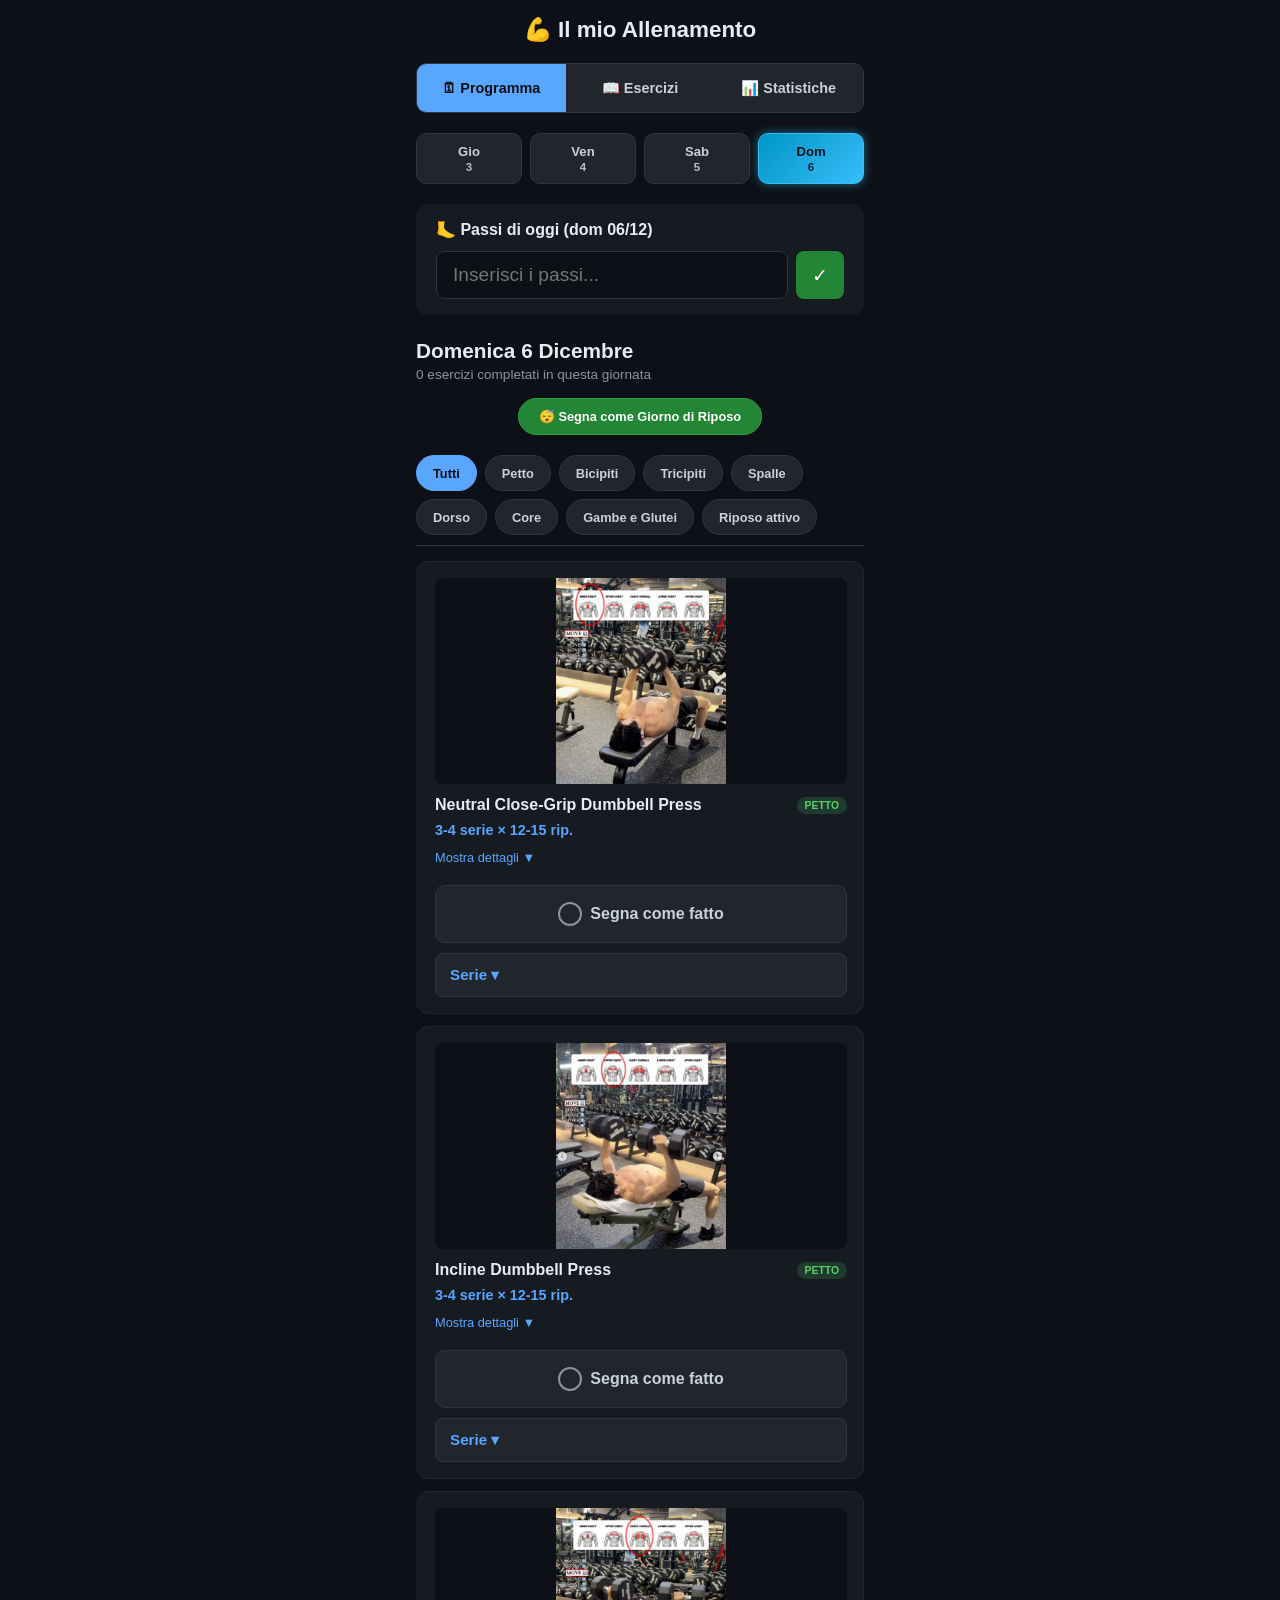
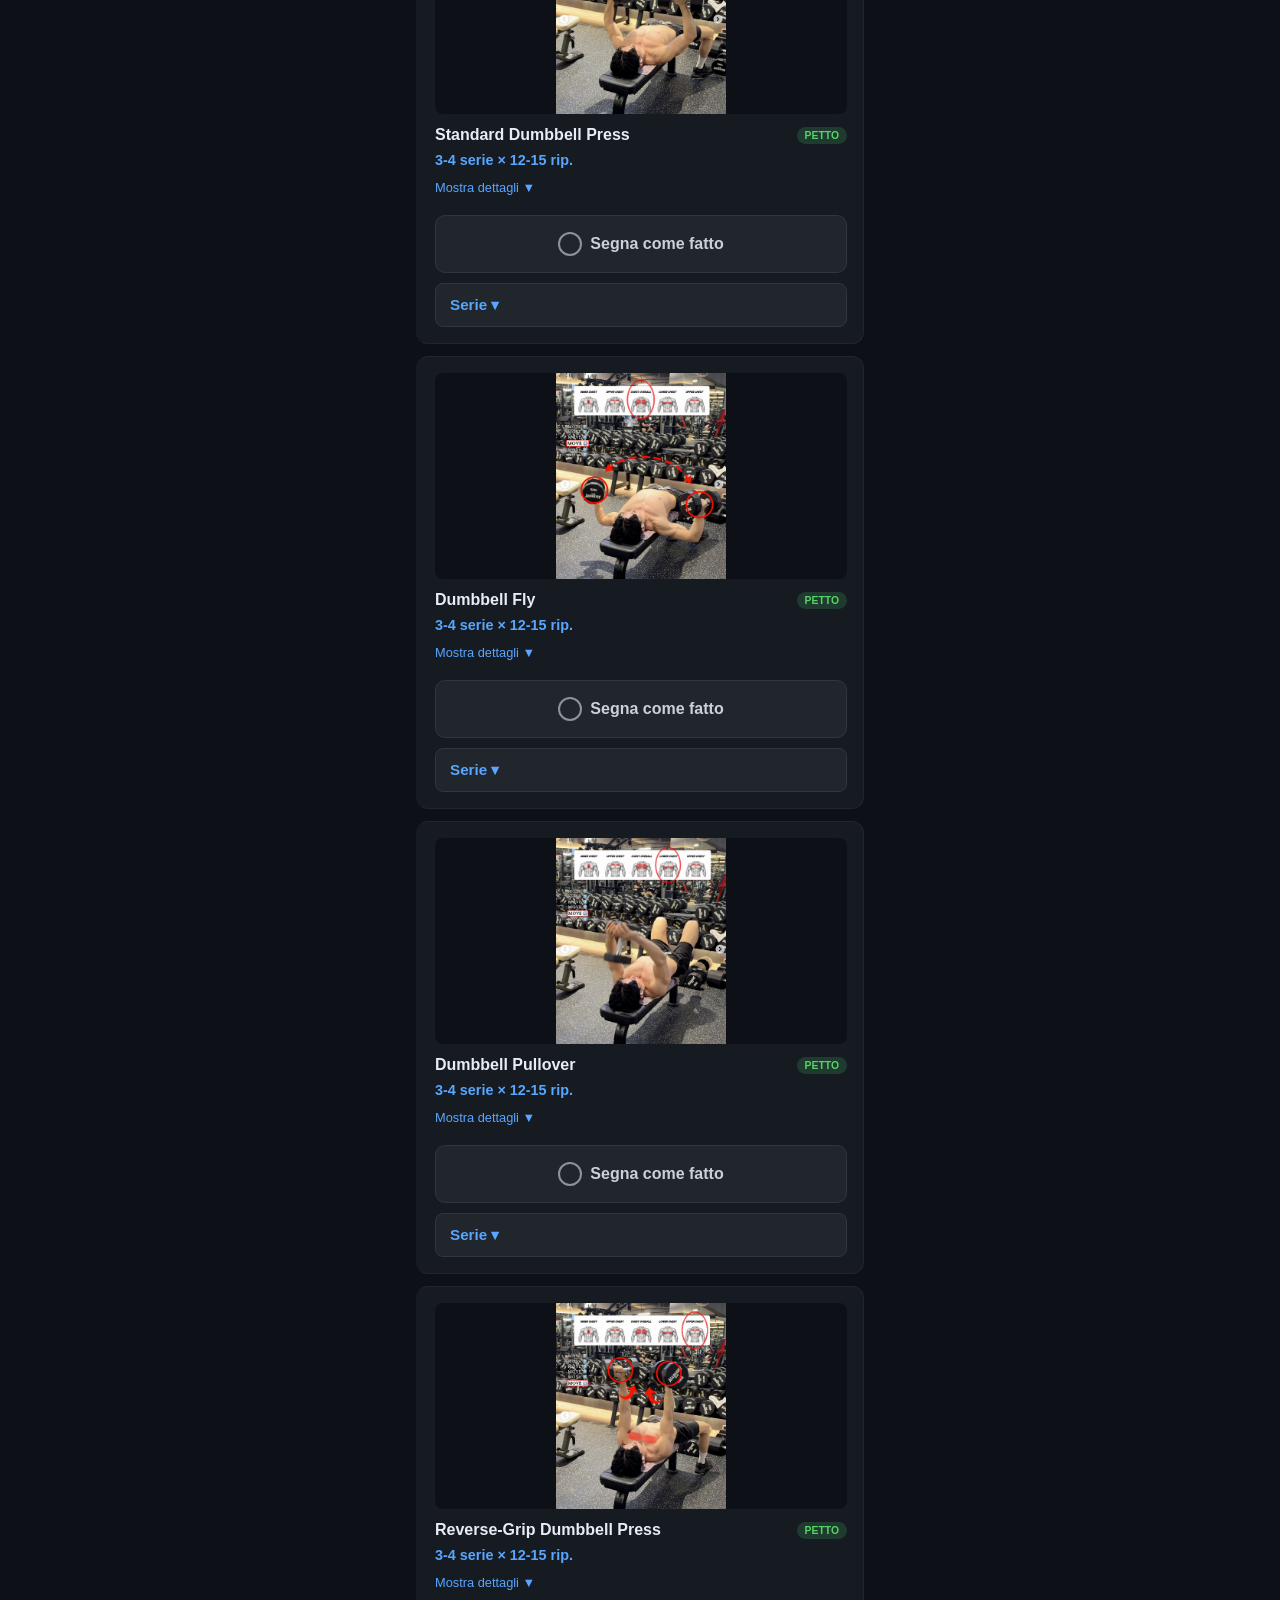
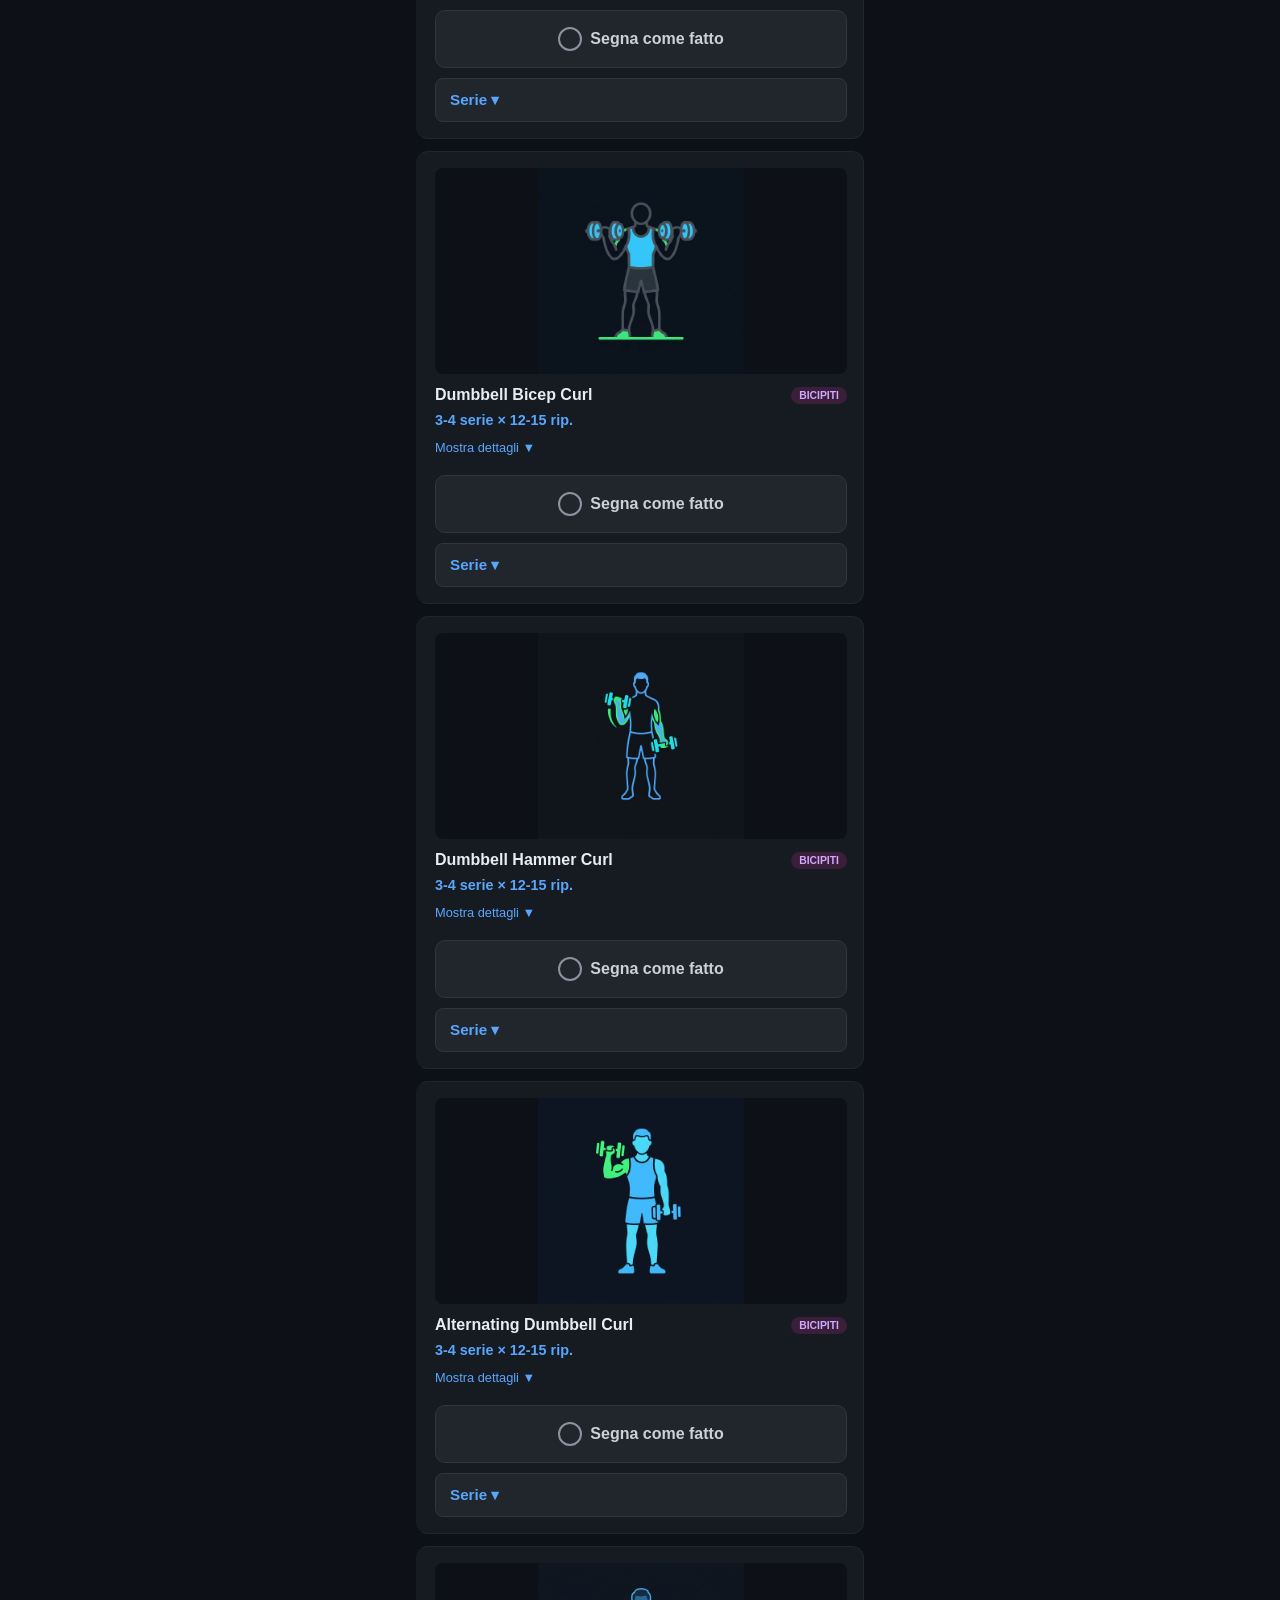
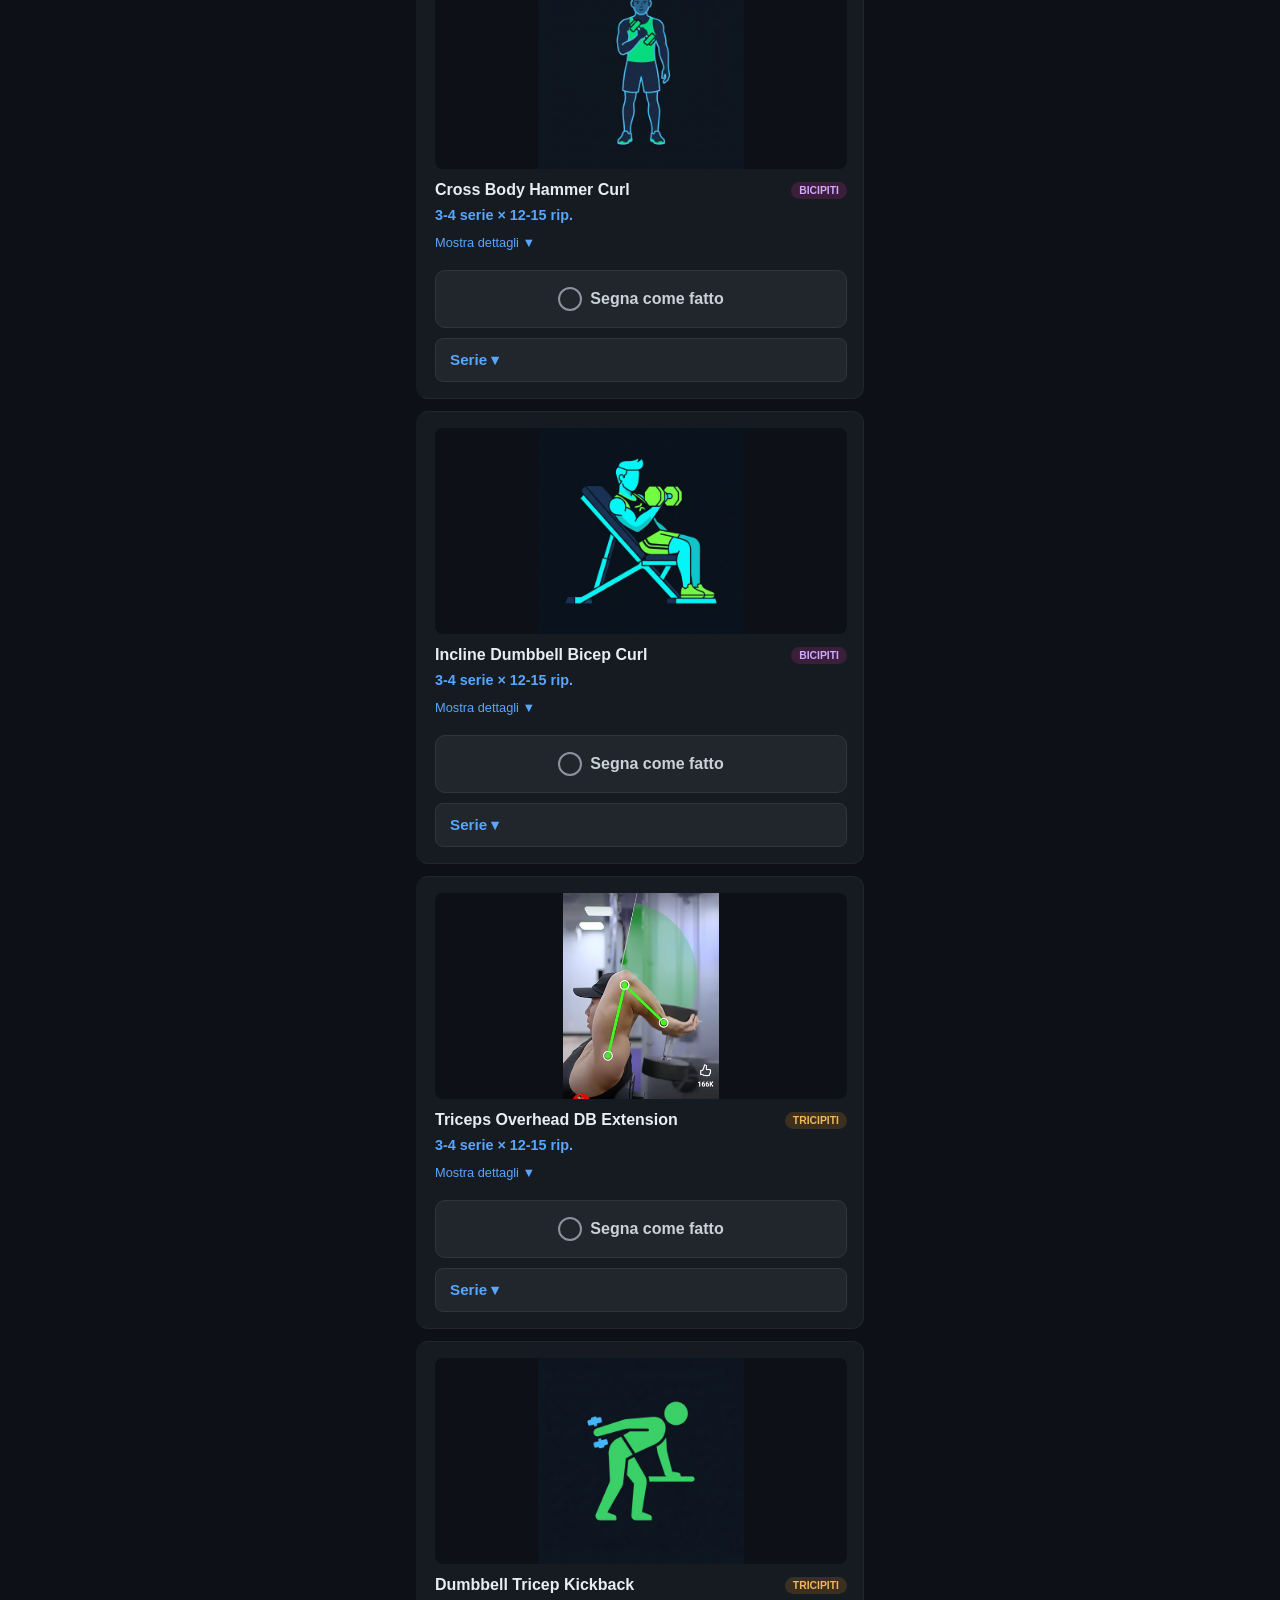
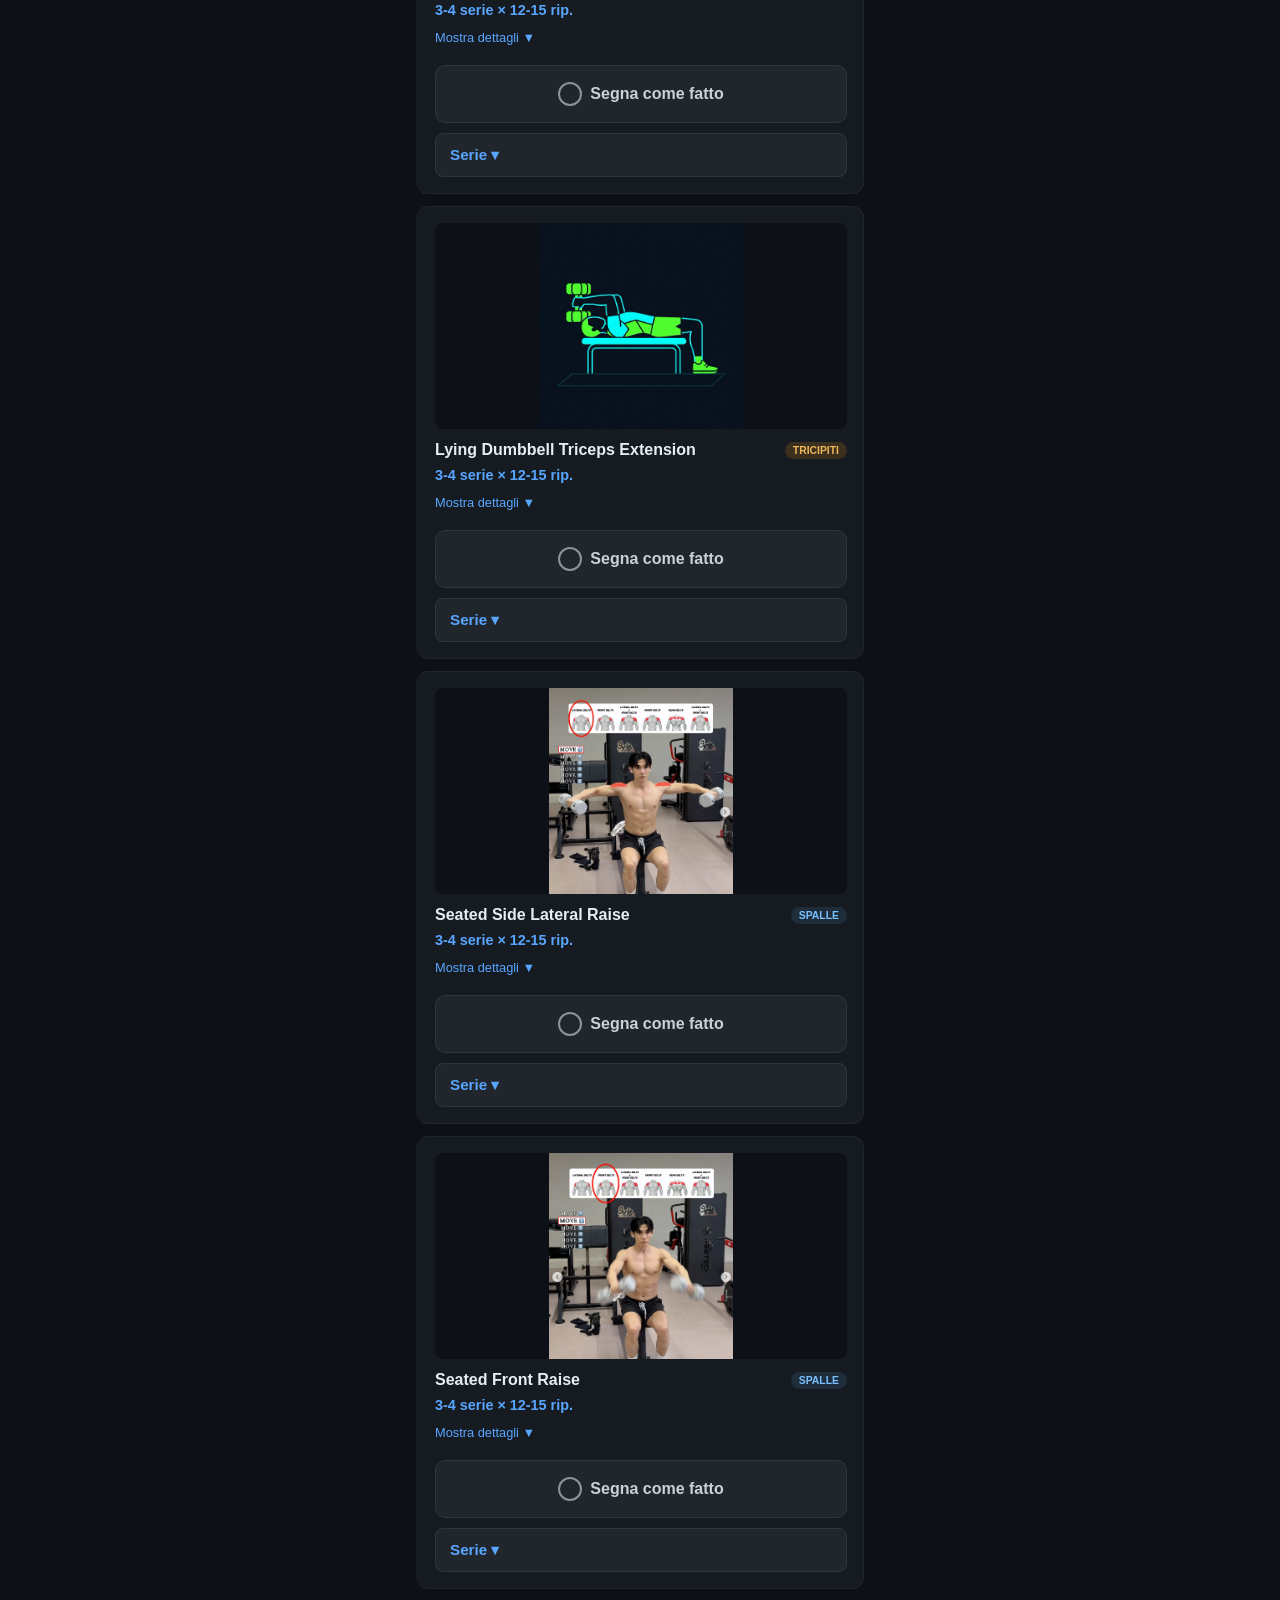
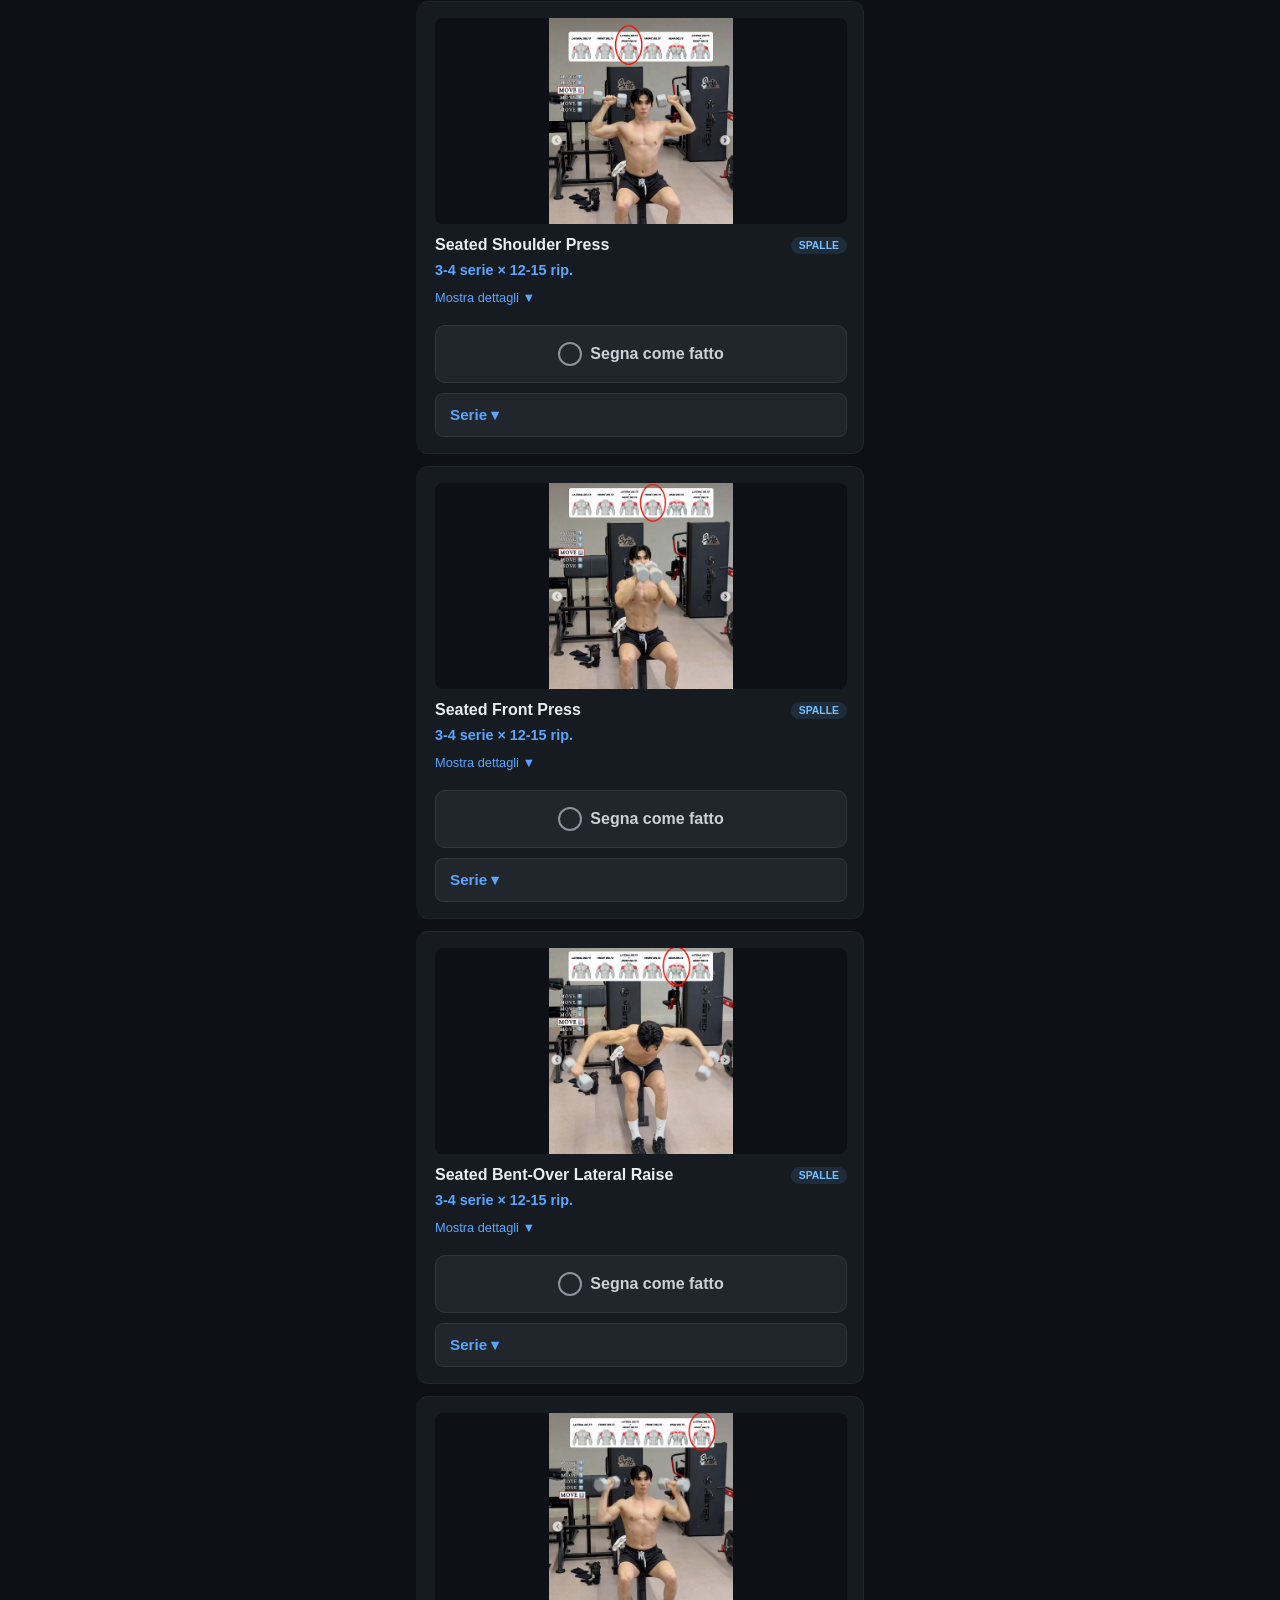
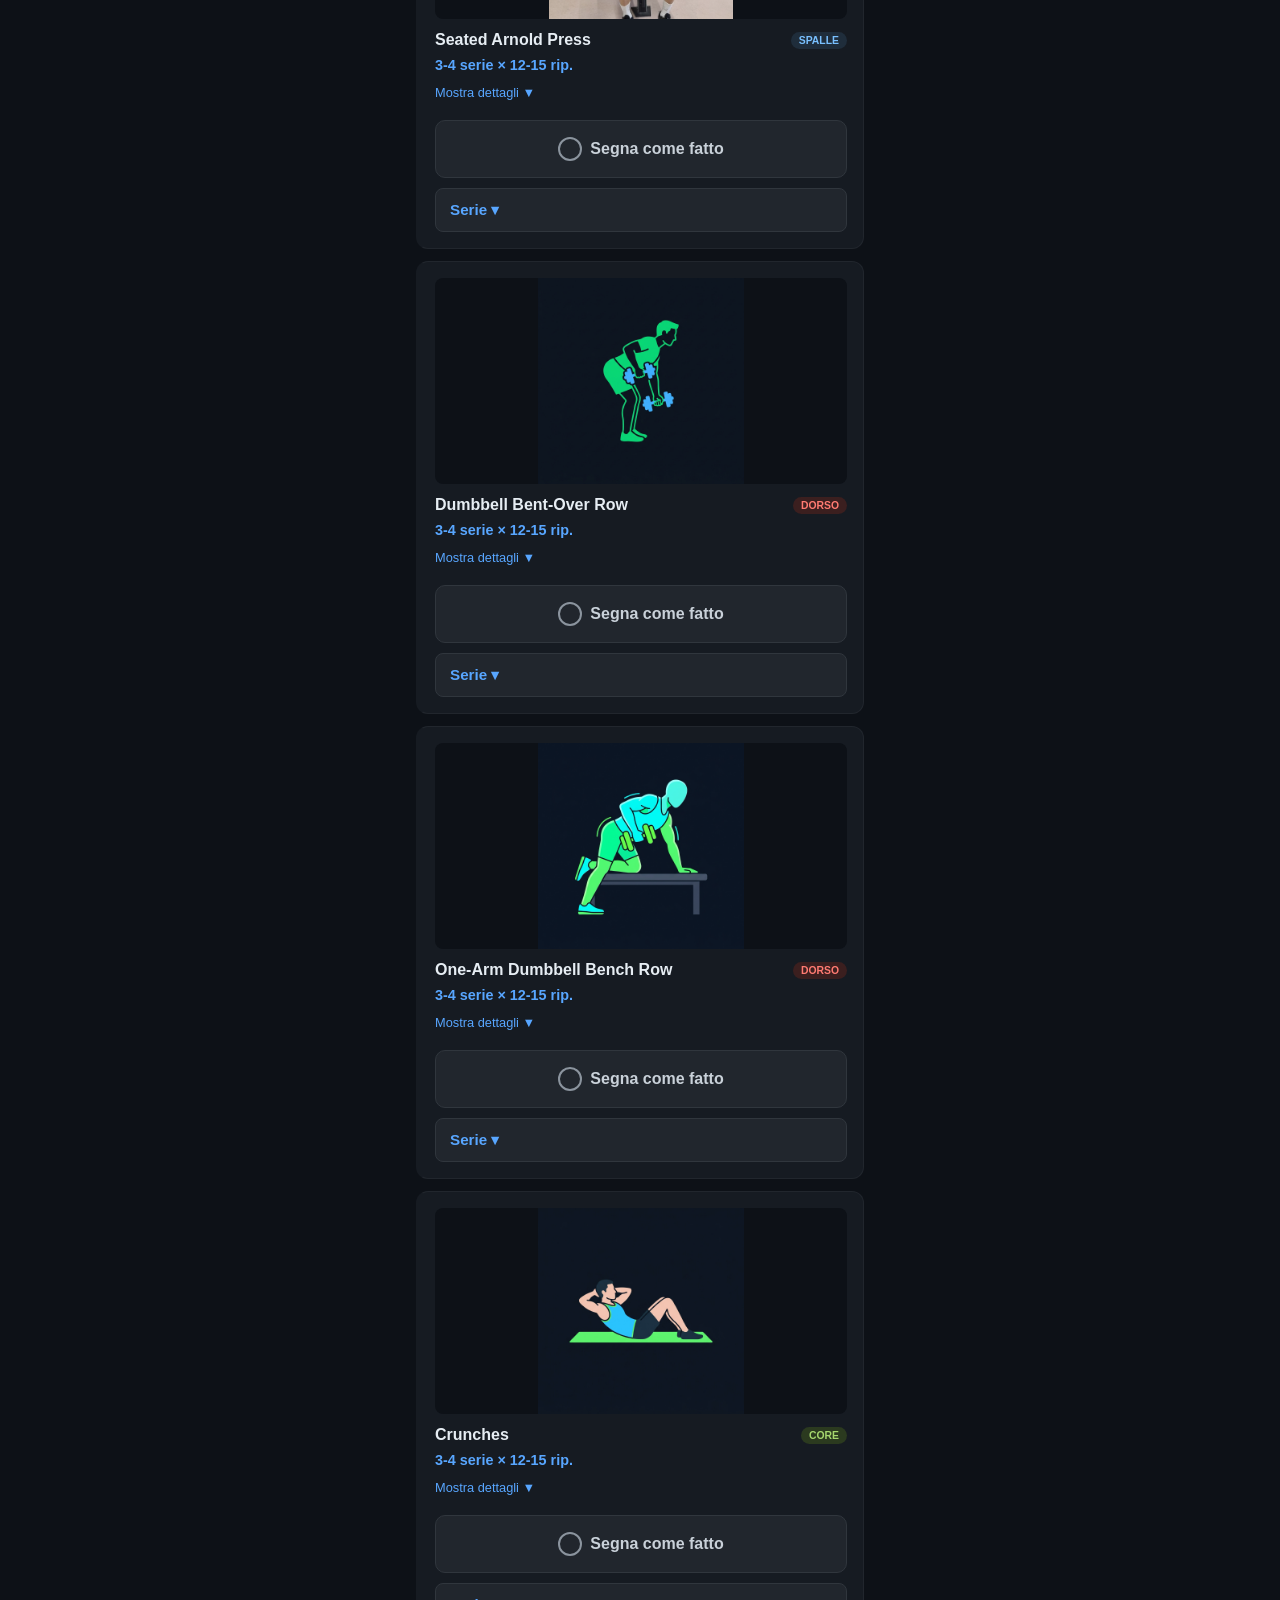
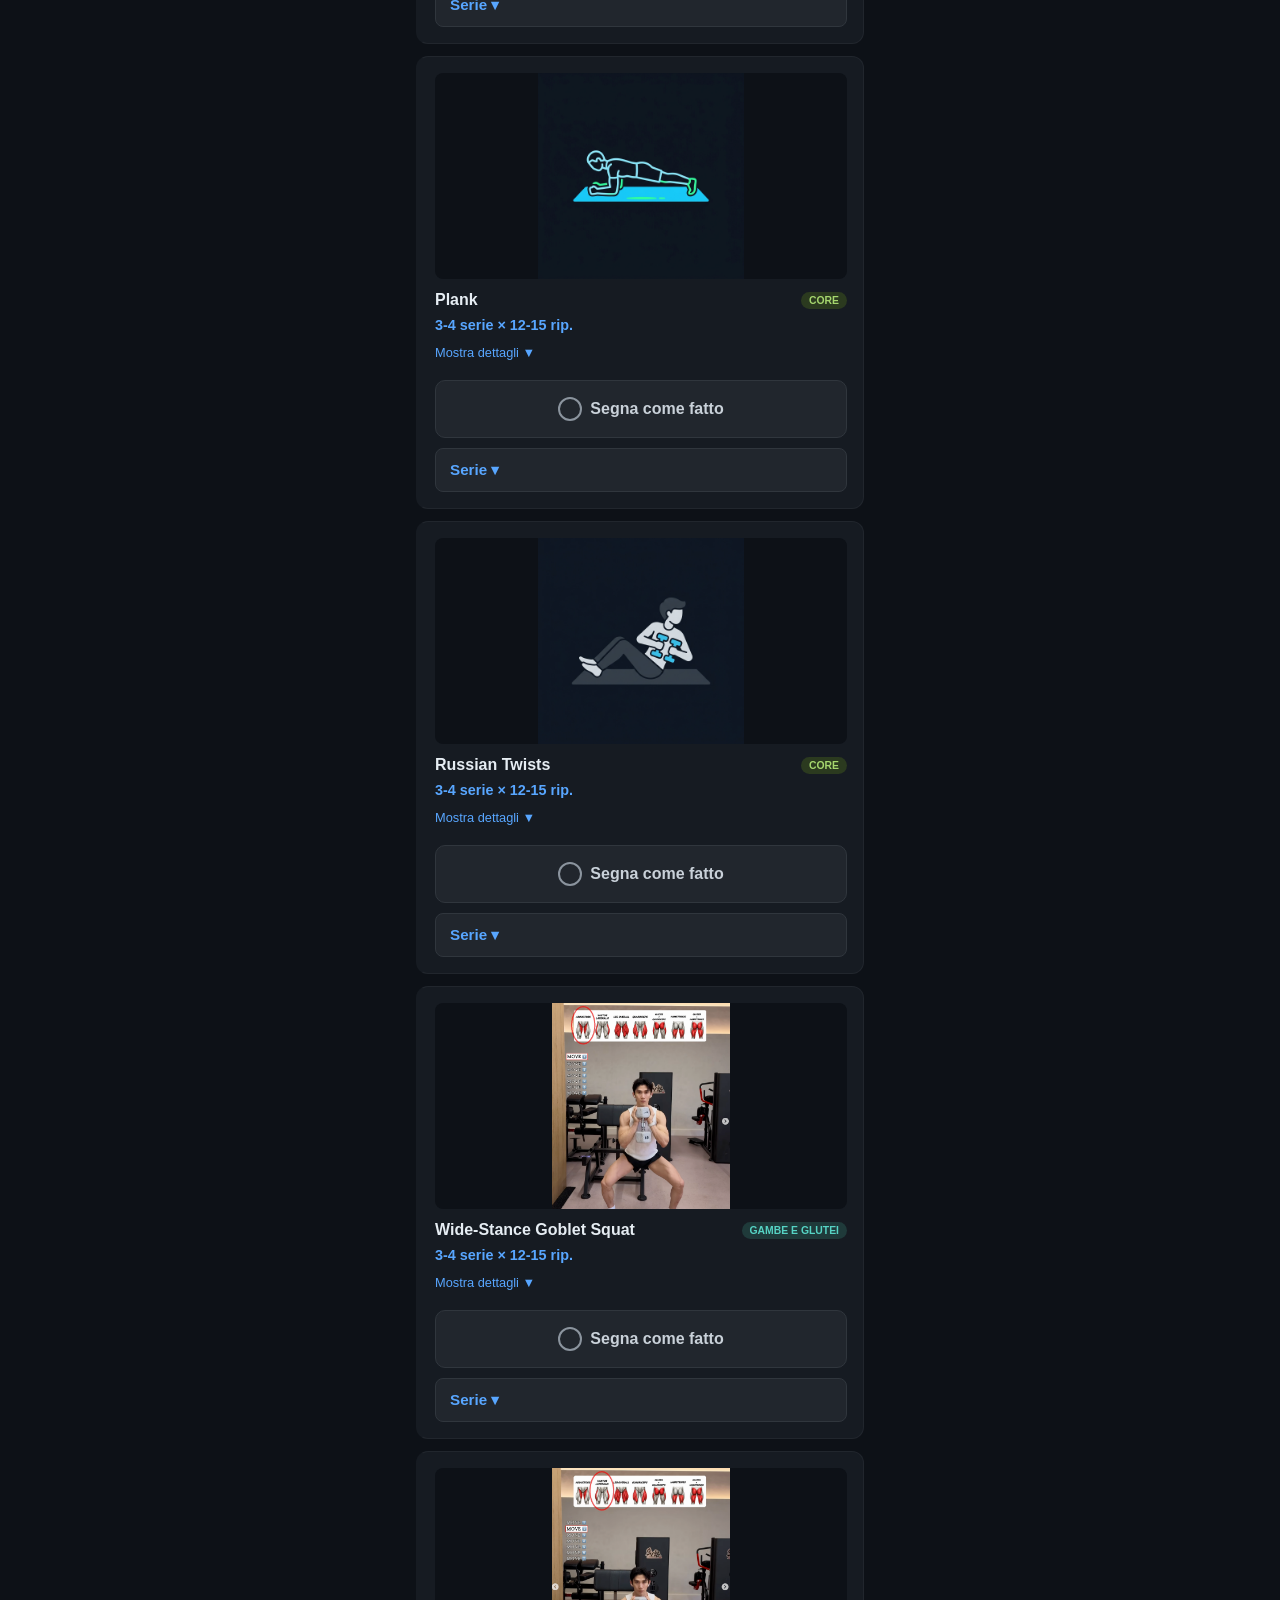
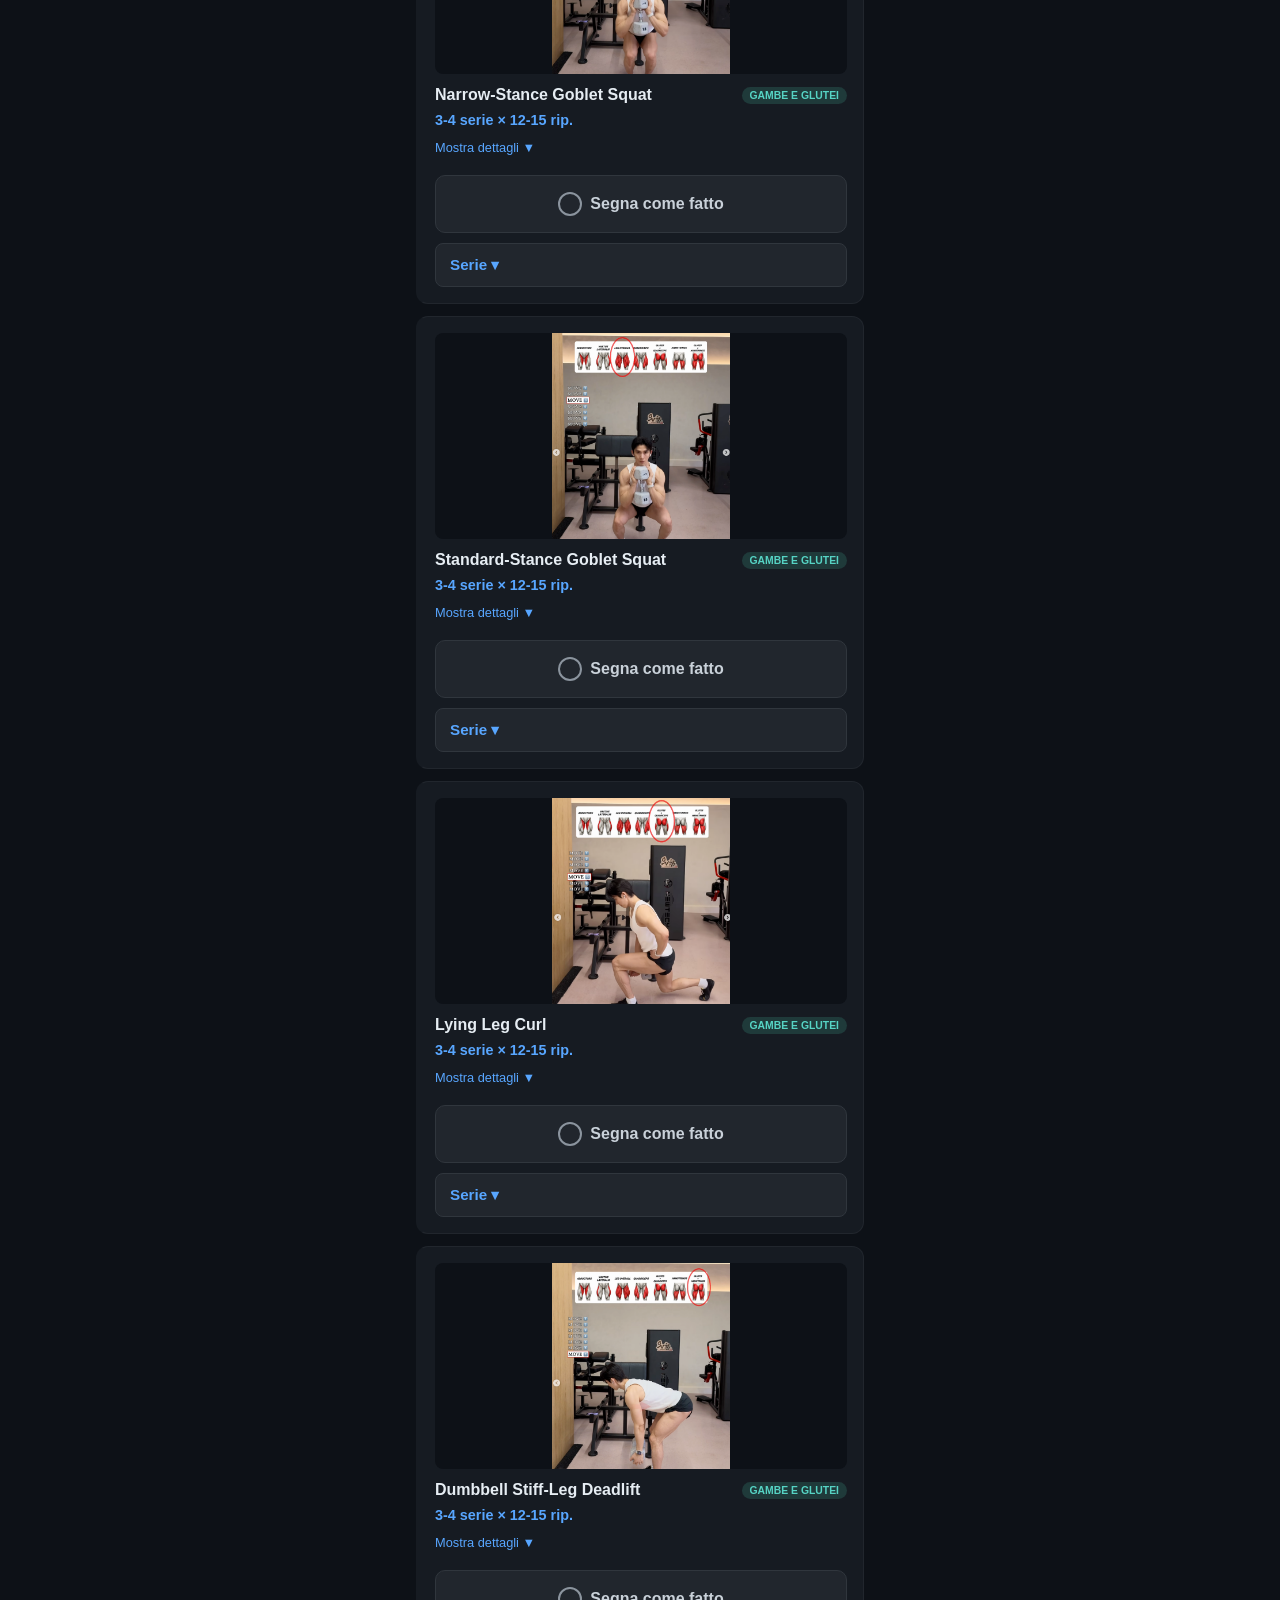
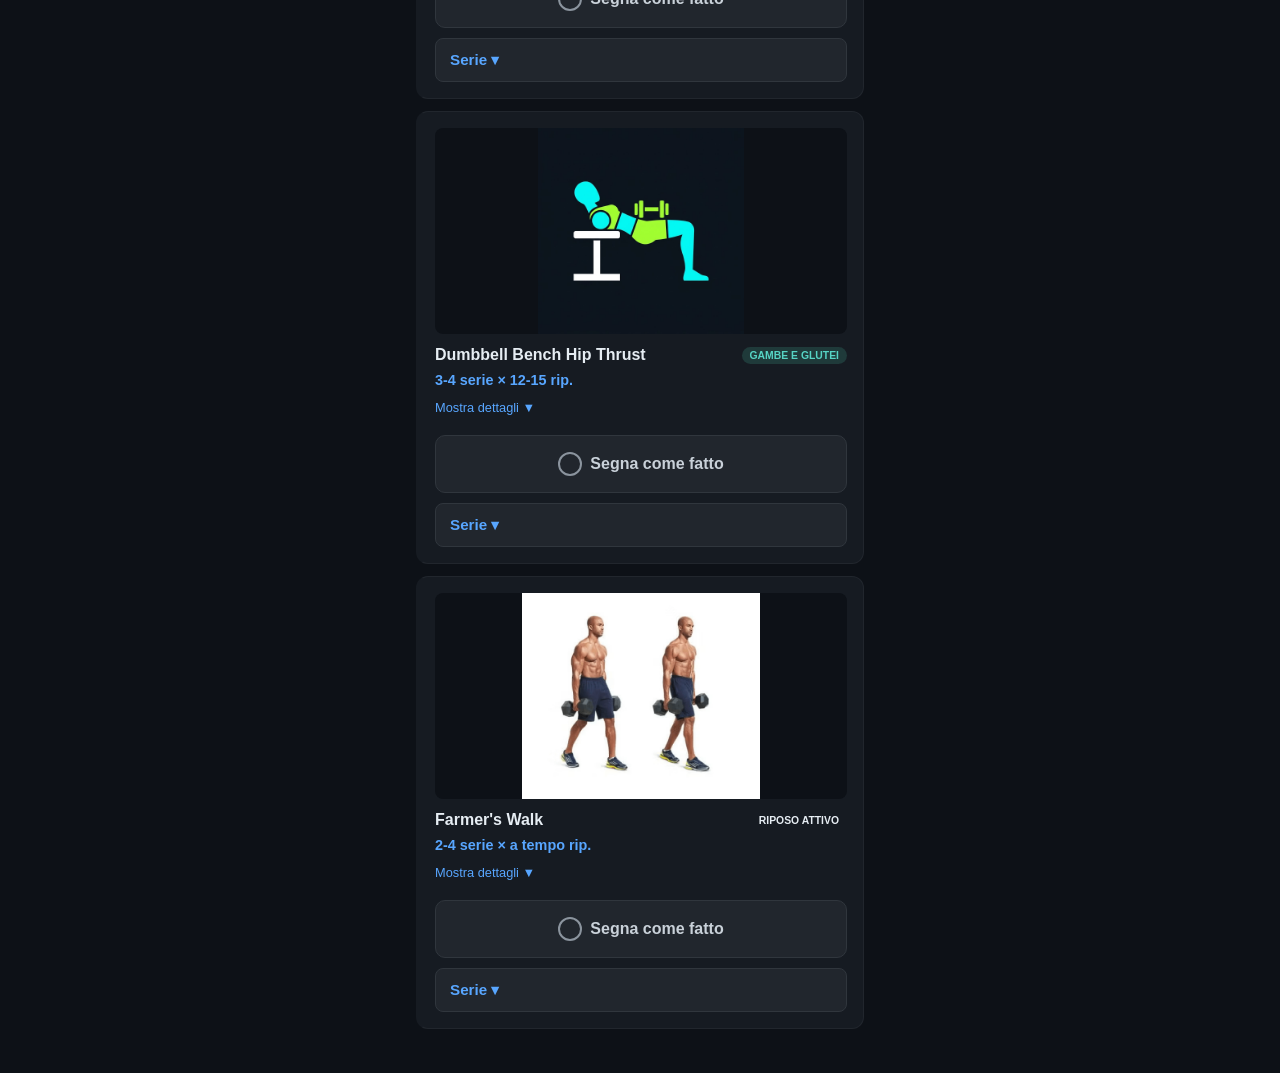
==== commit dbba6ff2: "Aggiunge nuovo esercizio Farmer's Walk (#32, gruppo Riposo attivo)" ====
--- a/index.html
+++ b/index.html
@@ -332,6 +332,7 @@
         .badge-gambe { background-color: #1f3a3a; color: #56d3c4; }
         .badge-glutei { background-color: #3b1f2e; color: #ff9ec4; }
         .badge-gambe\ e\ glutei { background-color: #1f3a3a; color: #56d3c4; }
+        .badge-riposo\ attivo, .badge-riposo-attivo { background-color: #26223b; color: #b392f0; }
 
         .exercise-sets {
             margin-top: 8px;
@@ -1020,7 +1021,9 @@
             "standard_stance_goblet_squat": { id: "standard_stance_goblet_squat", name: "Standard-Stance Goblet Squat", muscleGroup: "Gambe e Glutei", sets: "3-4", reps: "12-15", description: "Sedendosi e alzandosi con i piedi a larghezza standard, si stimolano le legs overall." },
             "lying_leg_curl": { id: "lying_leg_curl", name: "Lying Leg Curl", muscleGroup: "Gambe e Glutei", sets: "3-4", reps: "12-15", description: "Piegando le ginocchia e tirando il cuscinetto verso di sé, si stimolano gli hamstrings." },
             "dumbbell_stiff_leg_deadlift": { id: "dumbbell_stiff_leg_deadlift", name: "Dumbbell Stiff-Leg Deadlift", muscleGroup: "Gambe e Glutei", sets: "3-4", reps: "12-15", description: "Piegando leggermente le ginocchia, portando il bacino all'indietro, abbassando i manubri e poi ritornando su, si stimolano gli hamstrings e i glutes." },
-            "Dumbbell_Bench_Hip_Thrust": { id: "Dumbbell_Bench_Hip_Thrust", name: "Dumbbell Bench Hip Thrust", muscleGroup: "Gambe e Glutei", sets: "3-4", reps: "12-15", image: "Dumbbell_Bench_Hip_Thrust.jpg", description: "Siediti a terra appoggiando solo la parte alta della schiena sul lato lungo della panca piana. Posiziona un manubrio sul bacino e spingi i glutei verso l'alto fino ad allineare busto e cosce." }
+            "Dumbbell_Bench_Hip_Thrust": { id: "Dumbbell_Bench_Hip_Thrust", name: "Dumbbell Bench Hip Thrust", muscleGroup: "Gambe e Glutei", sets: "3-4", reps: "12-15", image: "Dumbbell_Bench_Hip_Thrust.jpg", description: "Siediti a terra appoggiando solo la parte alta della schiena sul lato lungo della panca piana. Posiziona un manubrio sul bacino e spingi i glutei verso l'alto fino ad allineare busto e cosce." },
+            // Riposo attivo
+            "farmer_walk": { id: "farmer_walk", name: "Farmer's Walk", muscleGroup: "Riposo attivo", sets: "2-4", reps: "a tempo", restDayOnly: true, fields: [{ key: "minutes", label: "min" }, { key: "weight", label: "kg" }, { key: "steps", label: "passi" }], description: "Esercizio di riposo attivo, da fare nei giorni senza pesi. In piedi, un manubrio pesante per mano con presa neutra e braccia distese lungo i fianchi. Cammina a passi corti e controllati per il tempo scelto, busto eretto, spalle basse e indietro, addome contratto, senza far oscillare i manubri. Allena la presa e gli avambracci, i trapezi e la stabilità del core." }
         };
 
         /* =========================================================
@@ -1029,7 +1032,7 @@
         const WEEKDAY_NAMES = ['Domenica', 'Lunedì', 'Martedì', 'Mercoledì', 'Giovedì', 'Venerdì', 'Sabato'];
         const MONTH_NAMES = ['Gennaio', 'Febbraio', 'Marzo', 'Aprile', 'Maggio', 'Giugno', 'Luglio', 'Agosto', 'Settembre', 'Ottobre', 'Novembre', 'Dicembre'];
         const ISO_TO_WEEKDAY = ['Dom', 'Lun', 'Mar', 'Mer', 'Gio', 'Ven', 'Sab'];
-        const GROUPS = ["Tutti", "Petto", "Bicipiti", "Tricipiti", "Spalle", "Dorso", "Core", "Gambe e Glutei"];
+        const GROUPS = ["Tutti", "Petto", "Bicipiti", "Tricipiti", "Spalle", "Dorso", "Core", "Gambe e Glutei", "Riposo attivo"];
 
         let selectedDate = '';
 
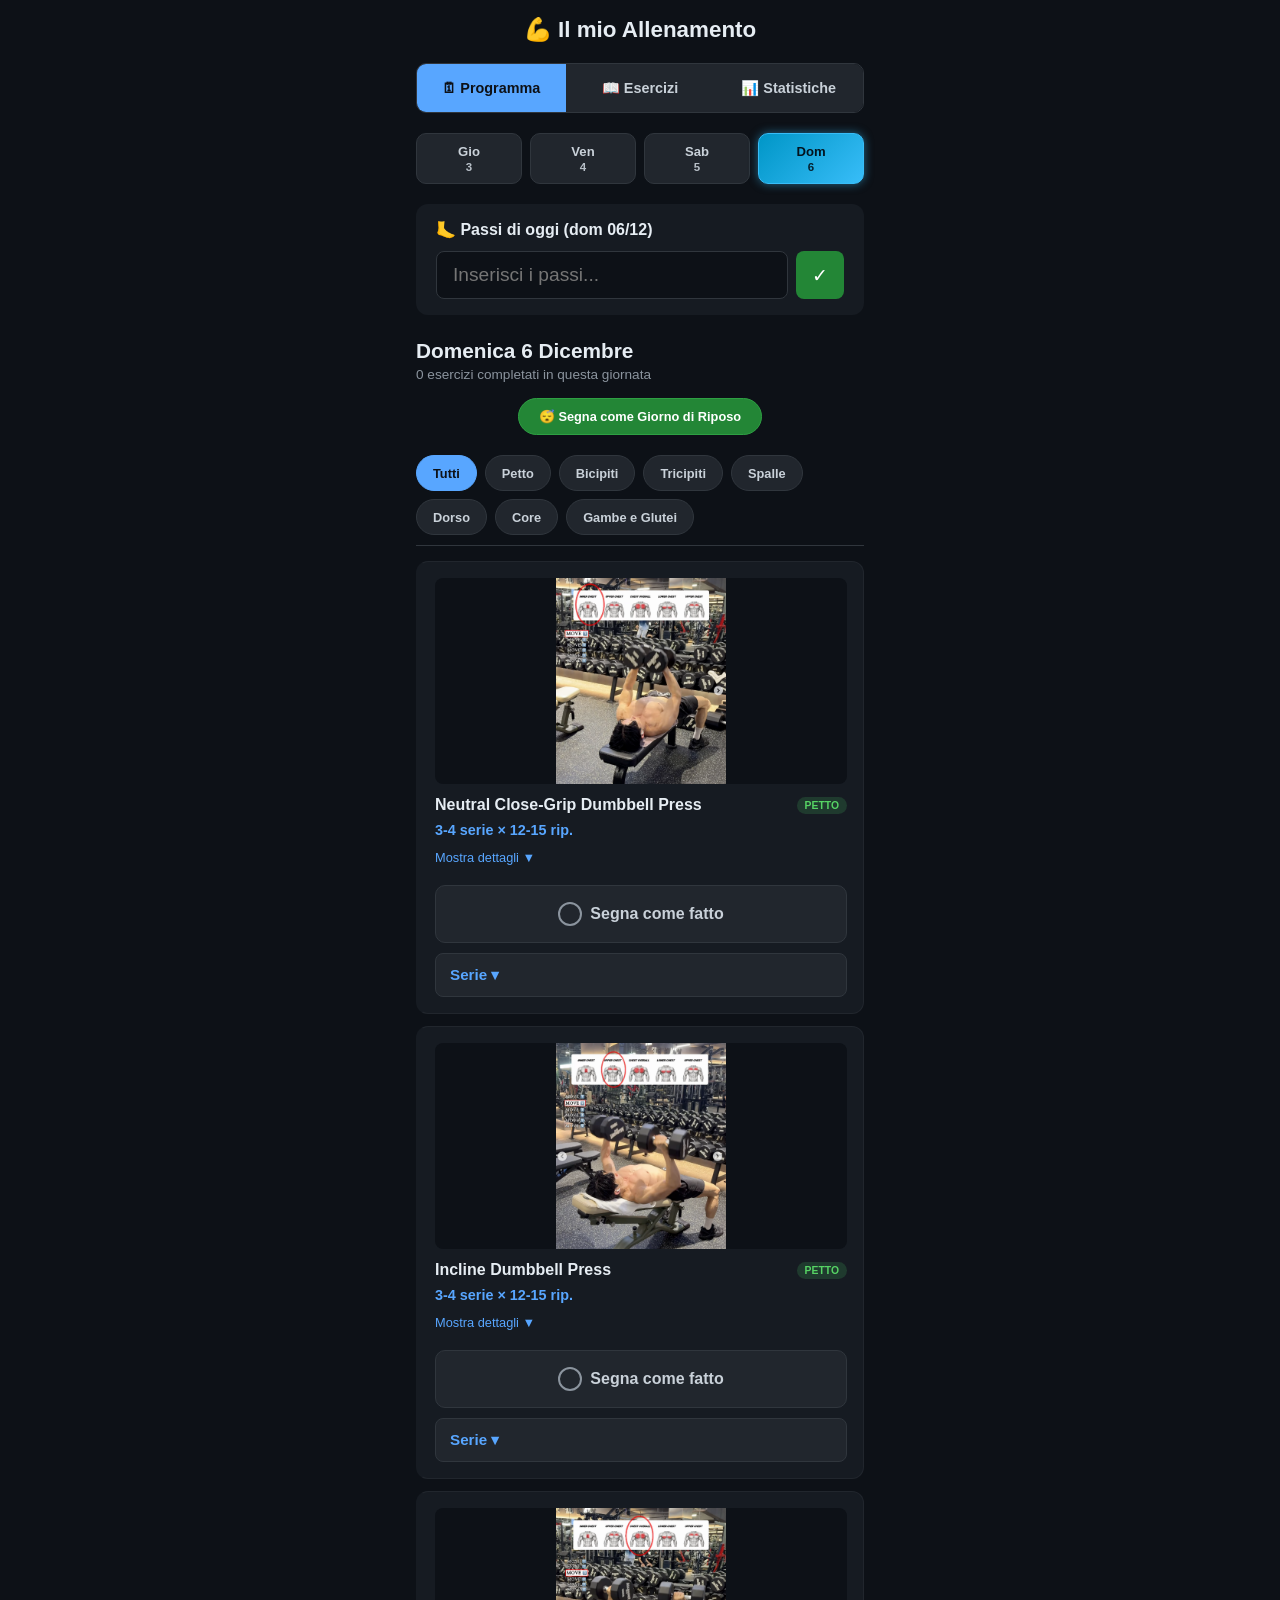
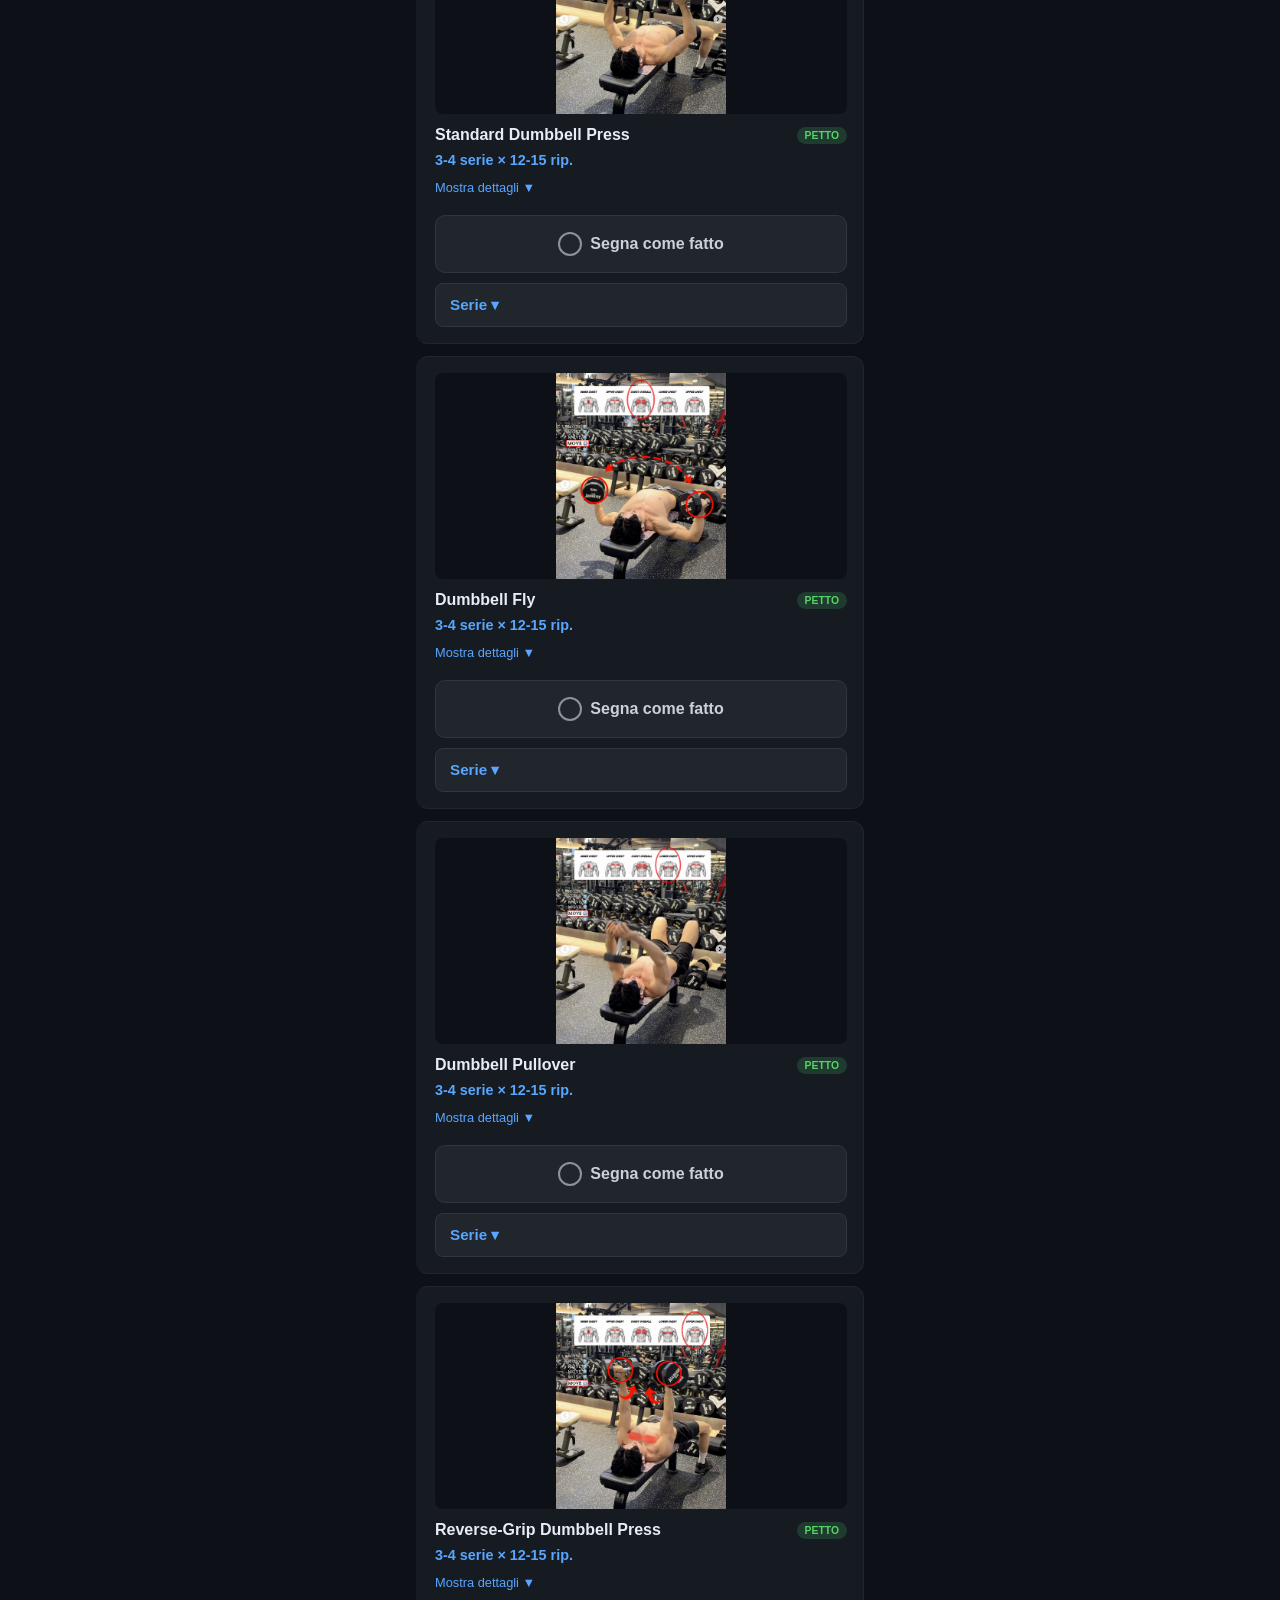
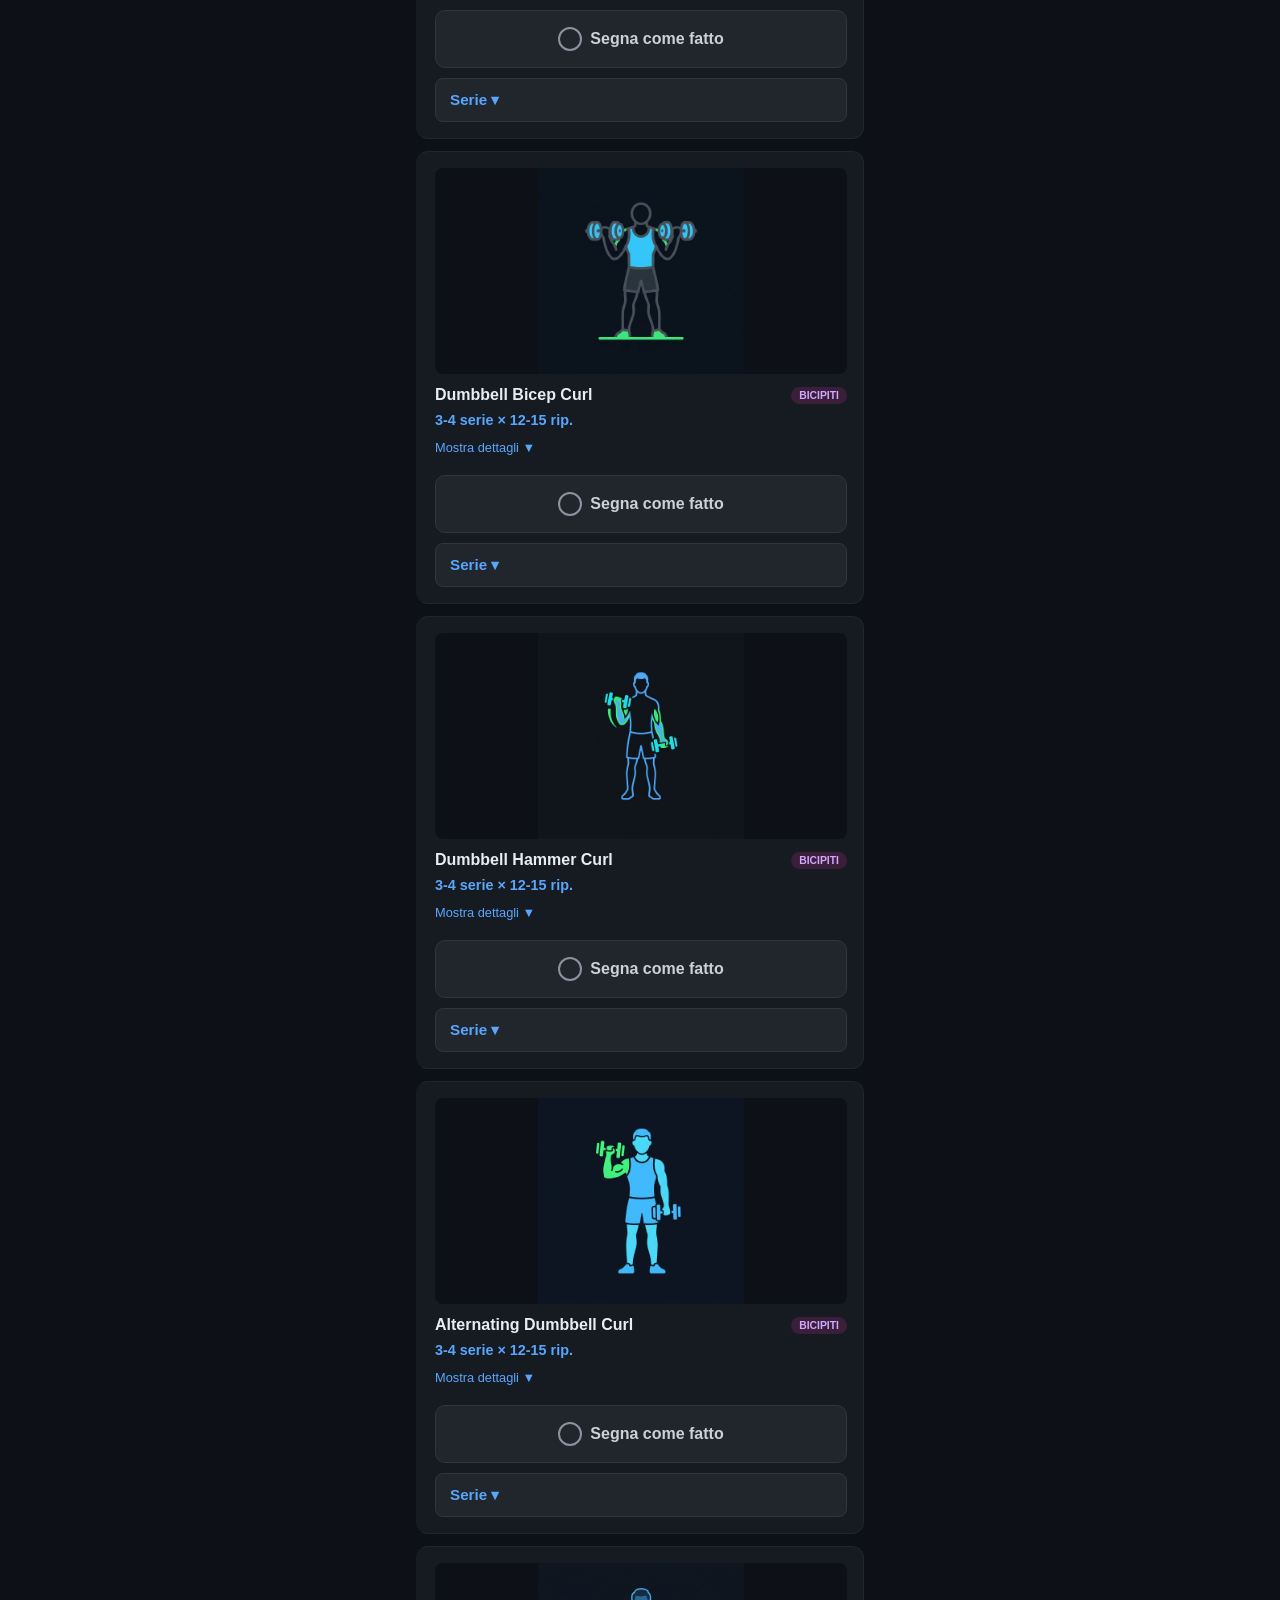
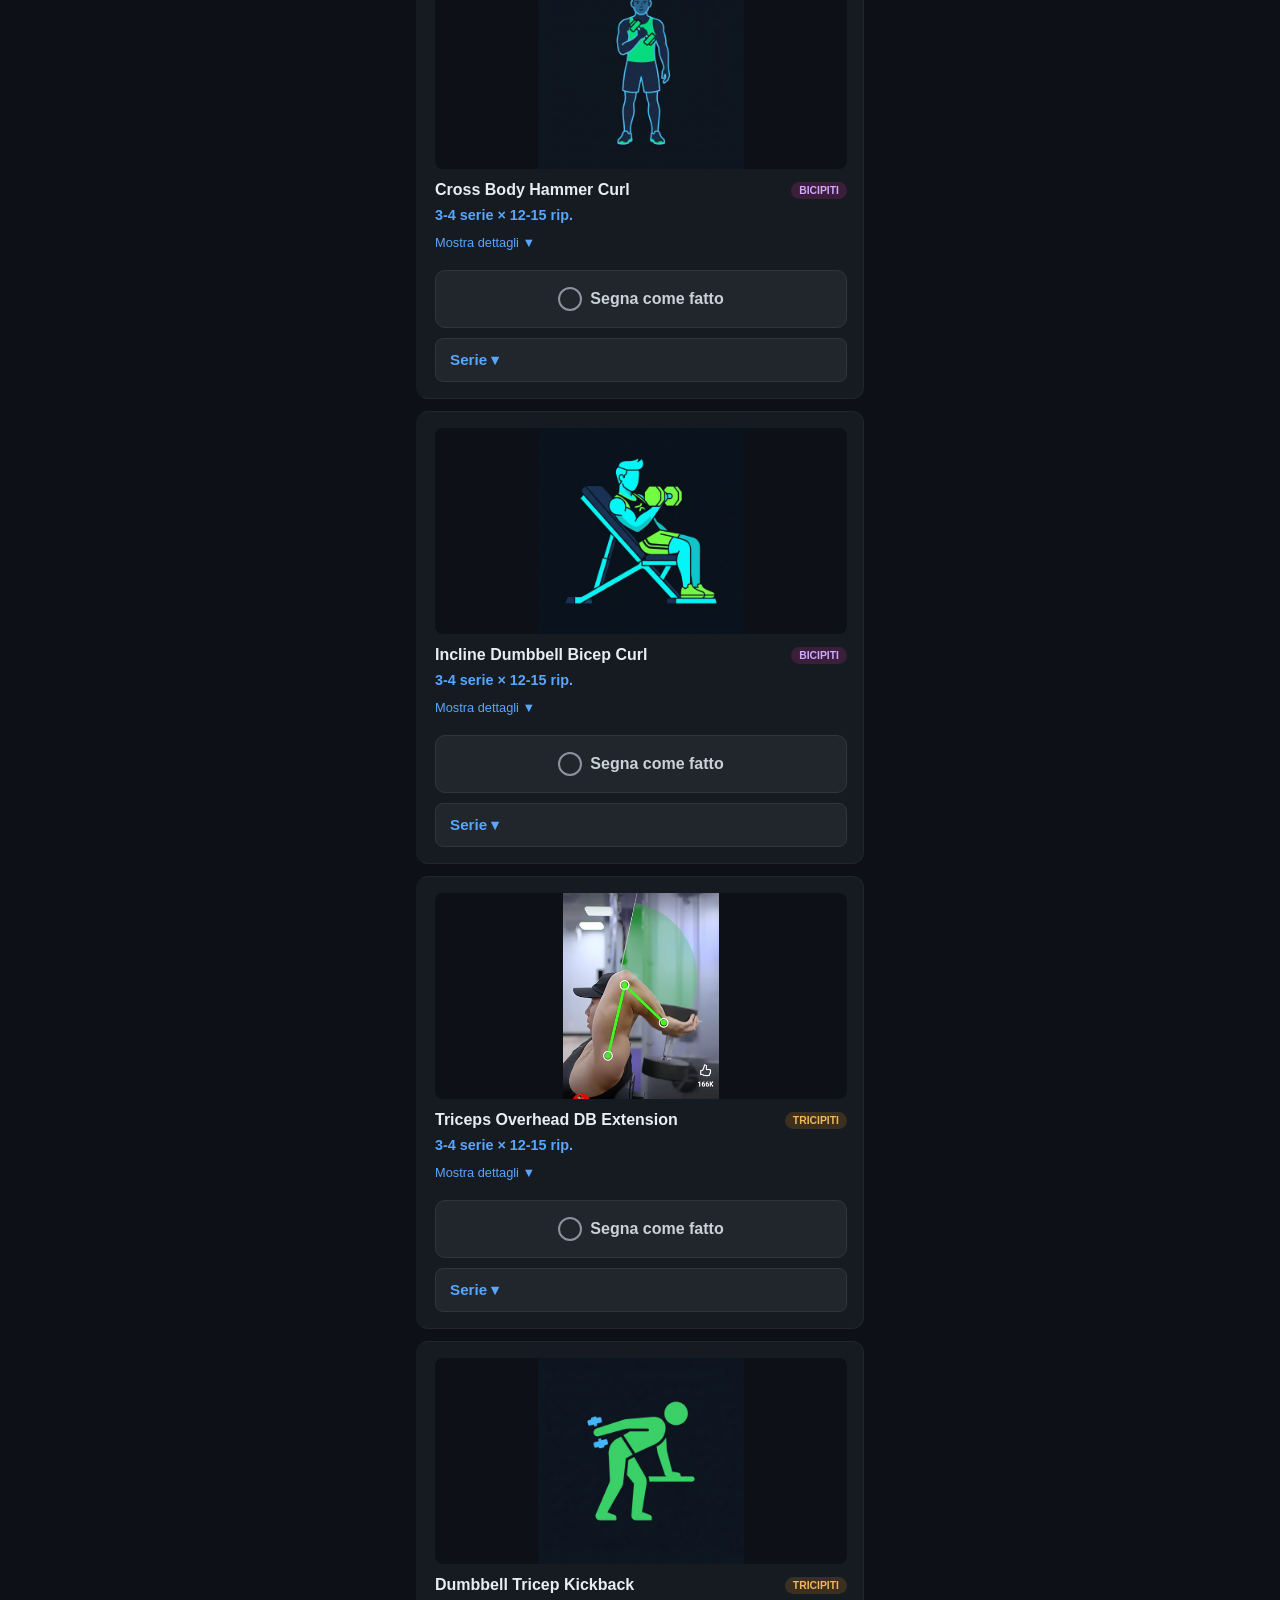
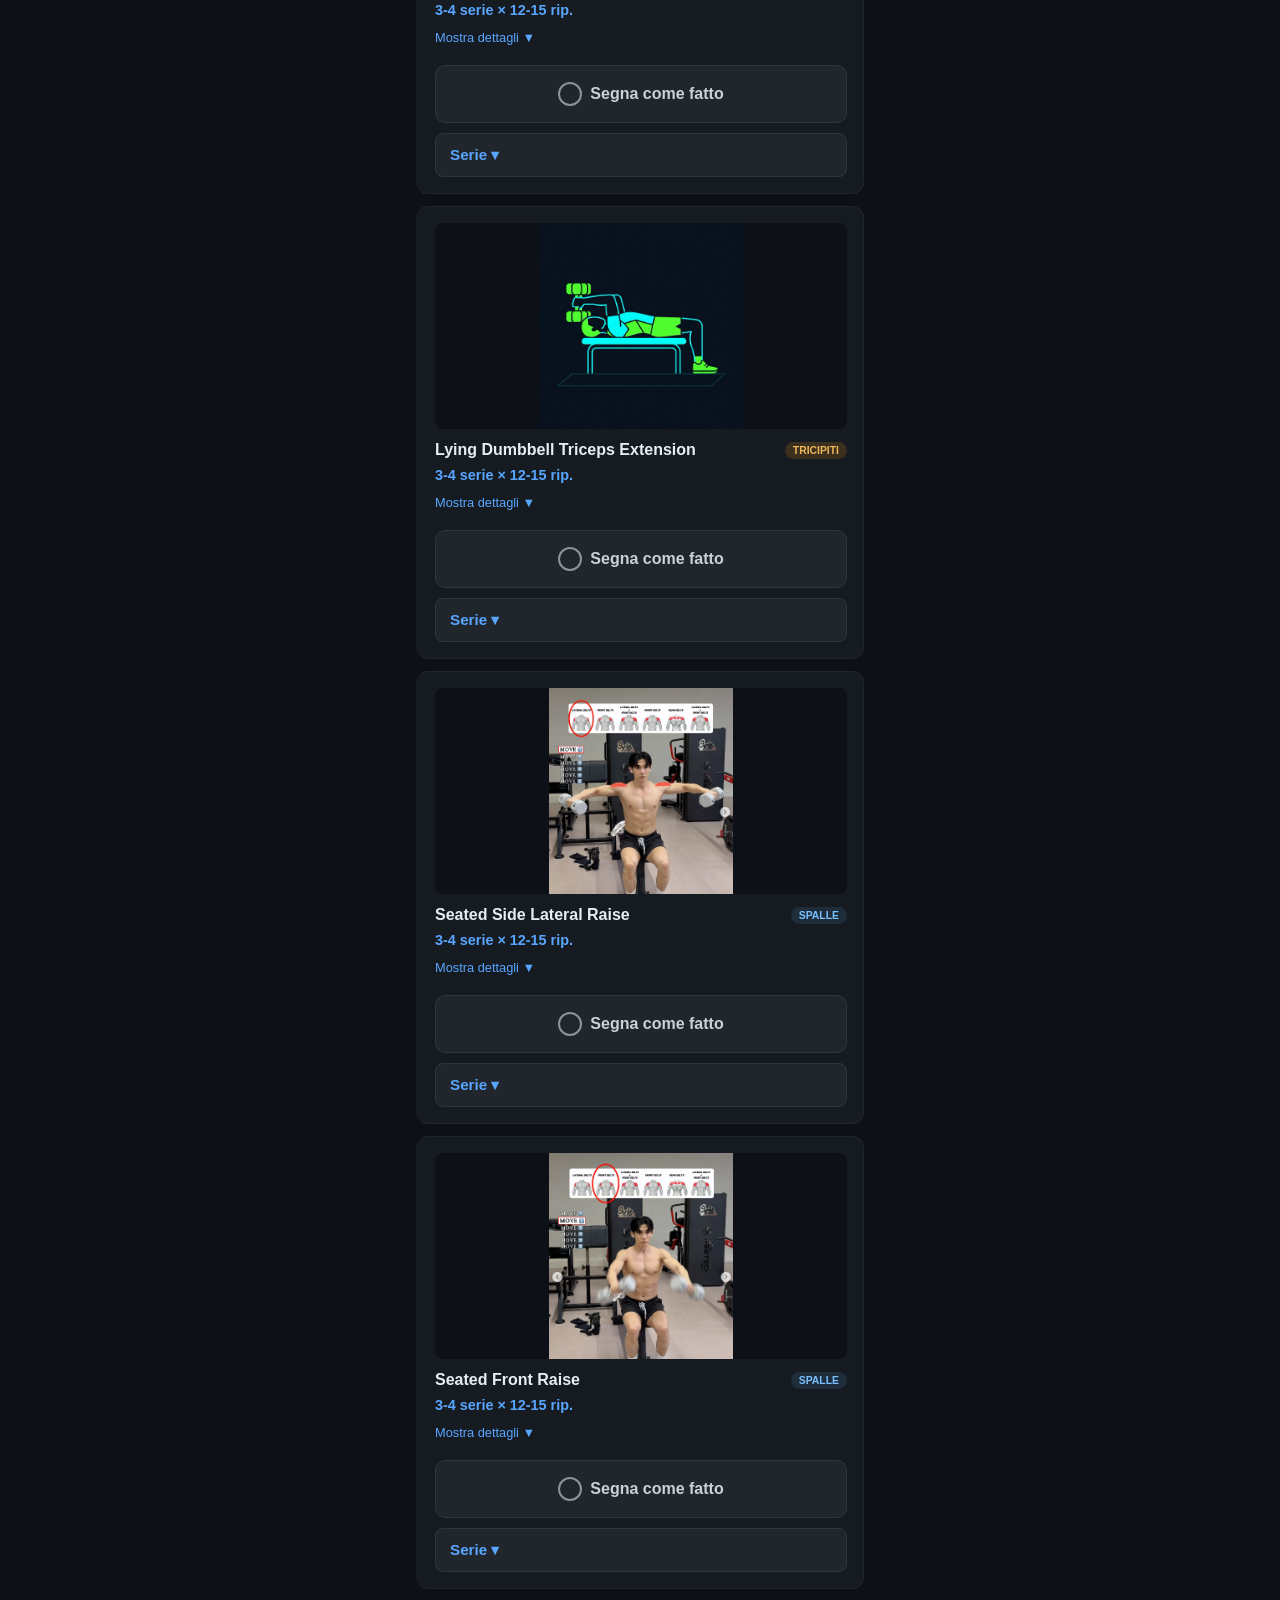
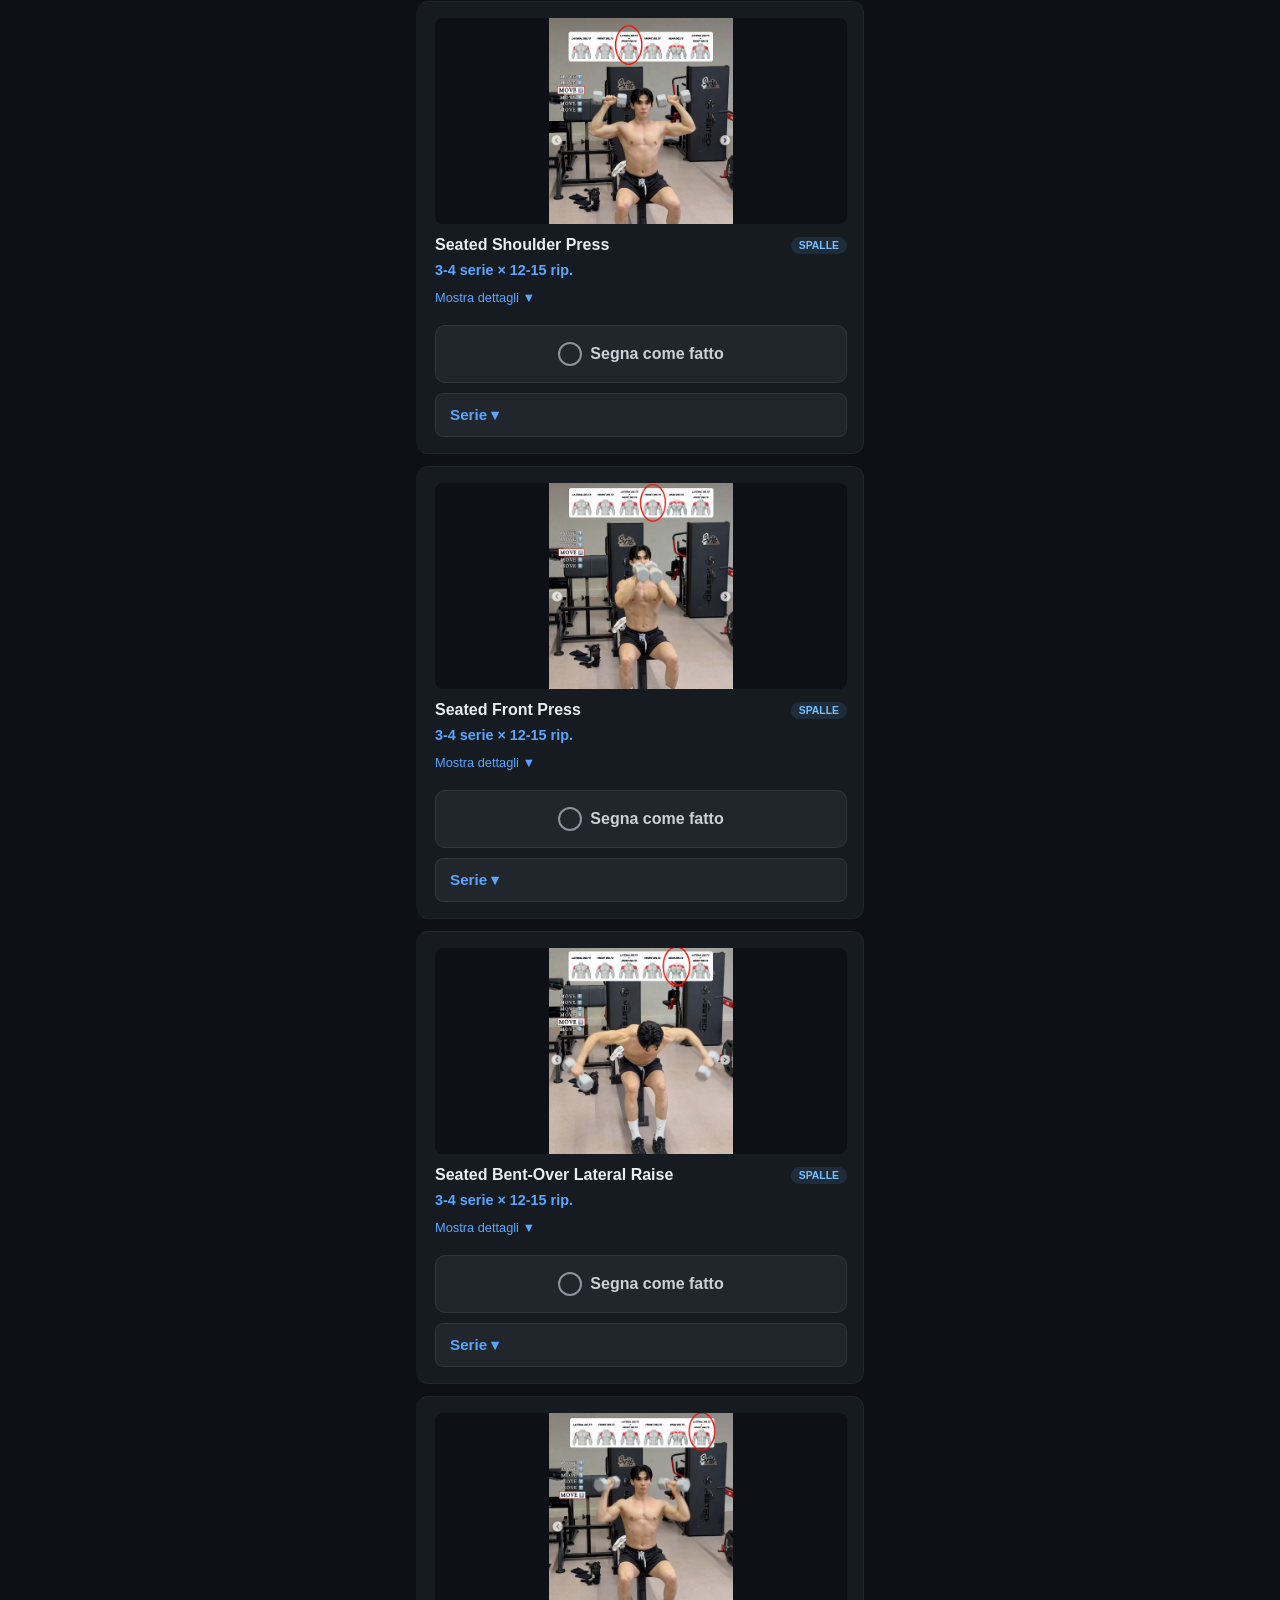
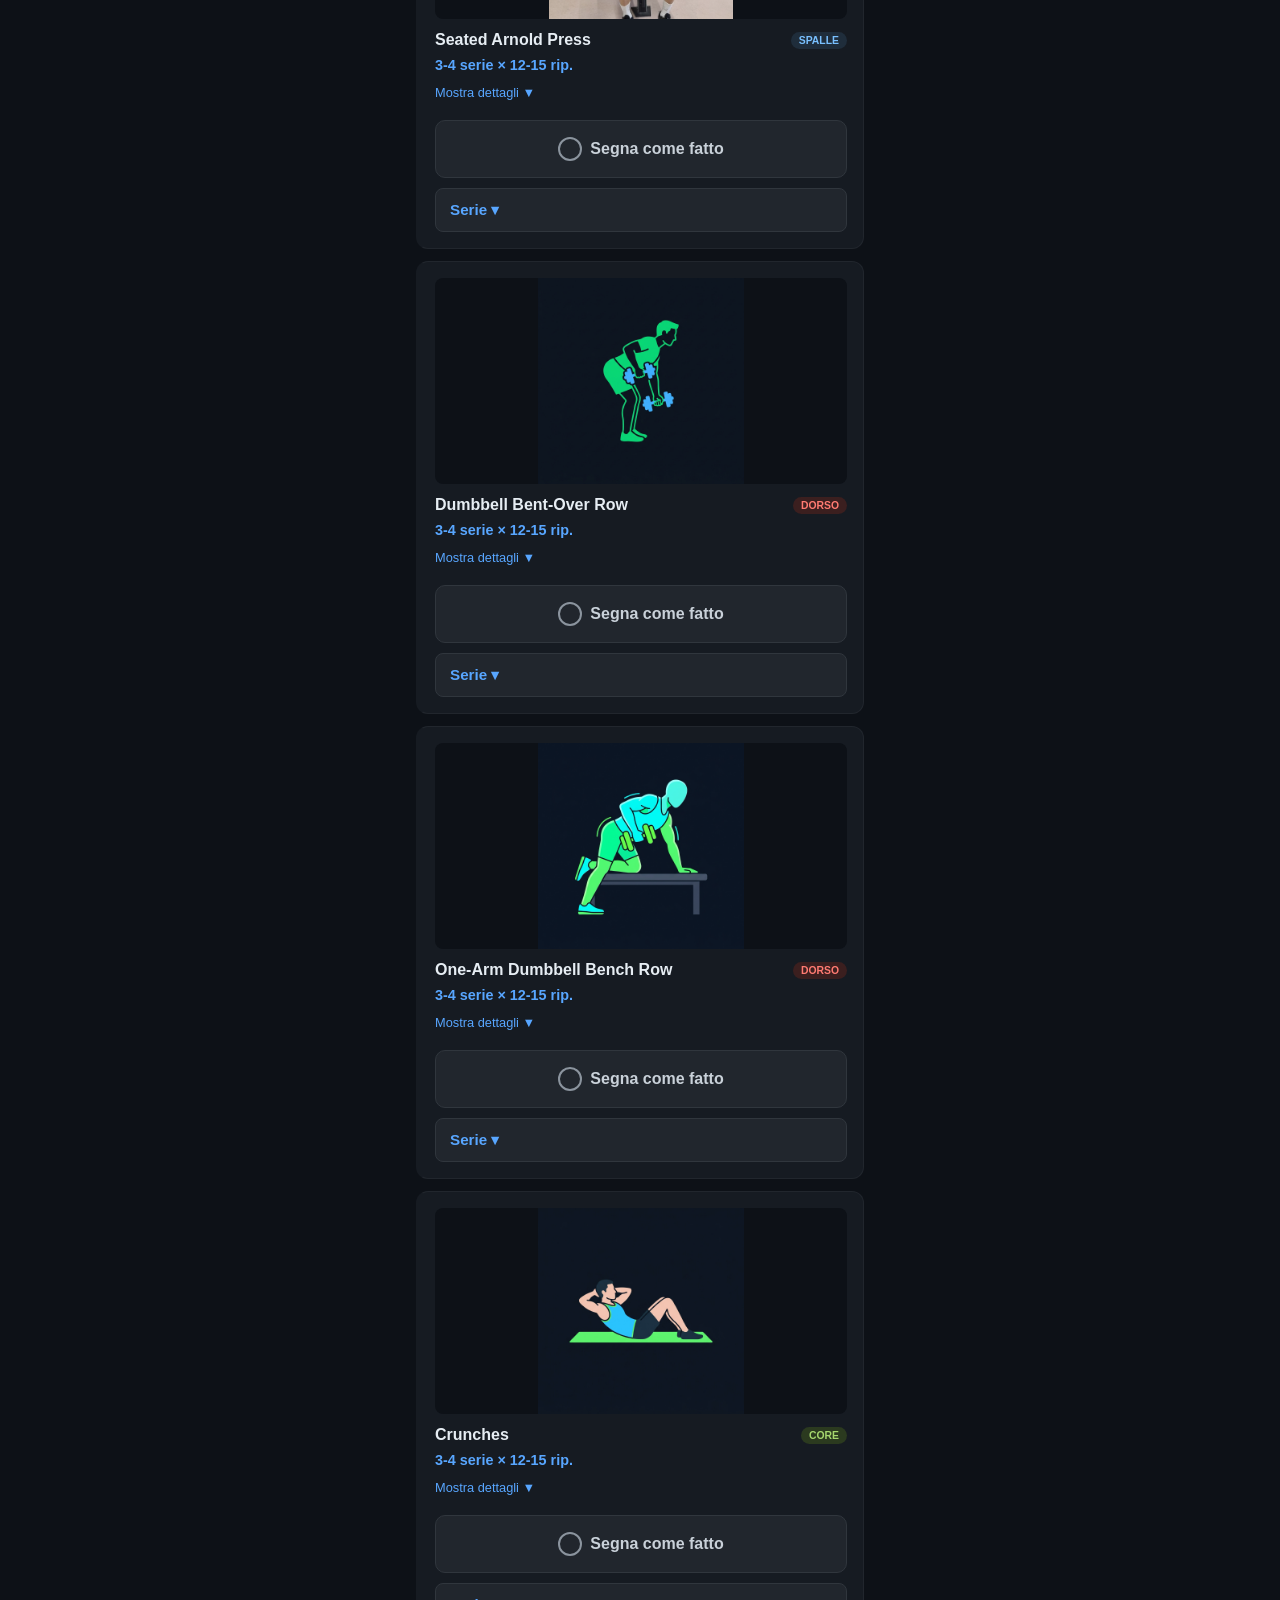
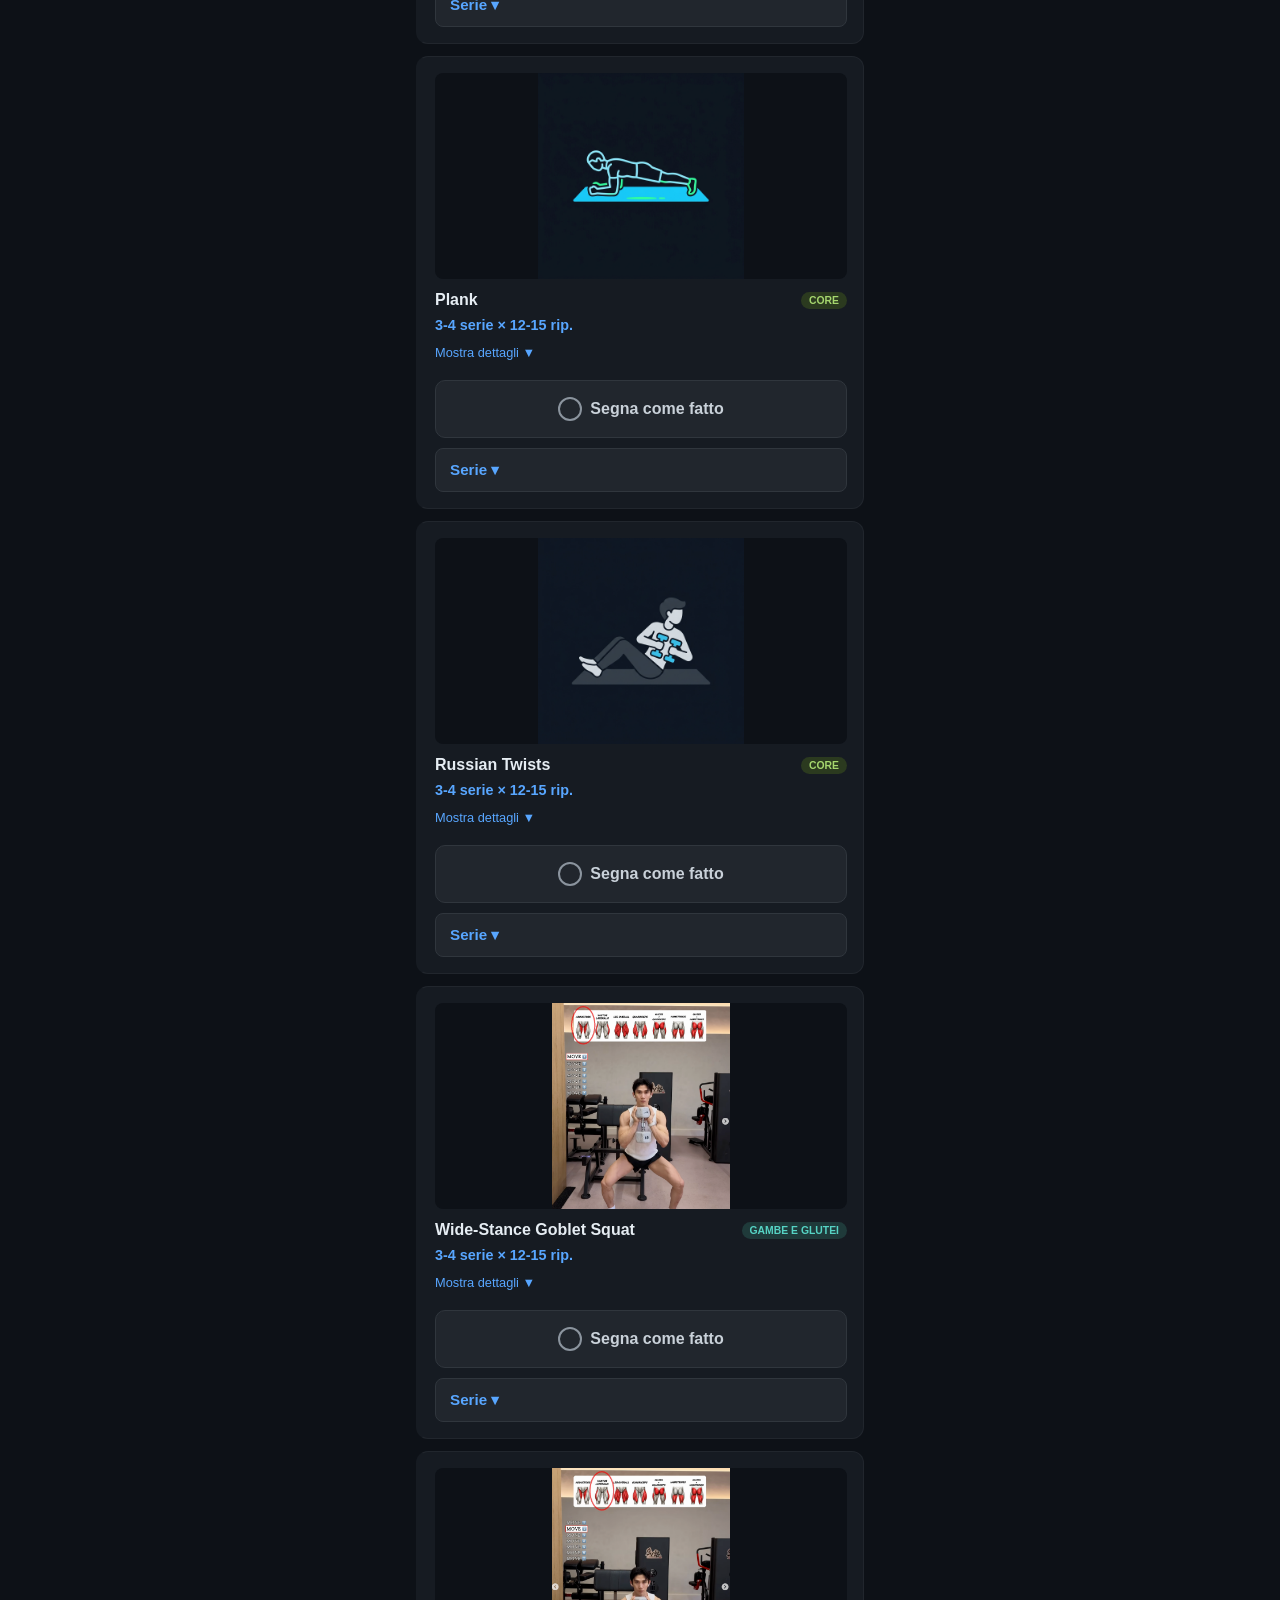
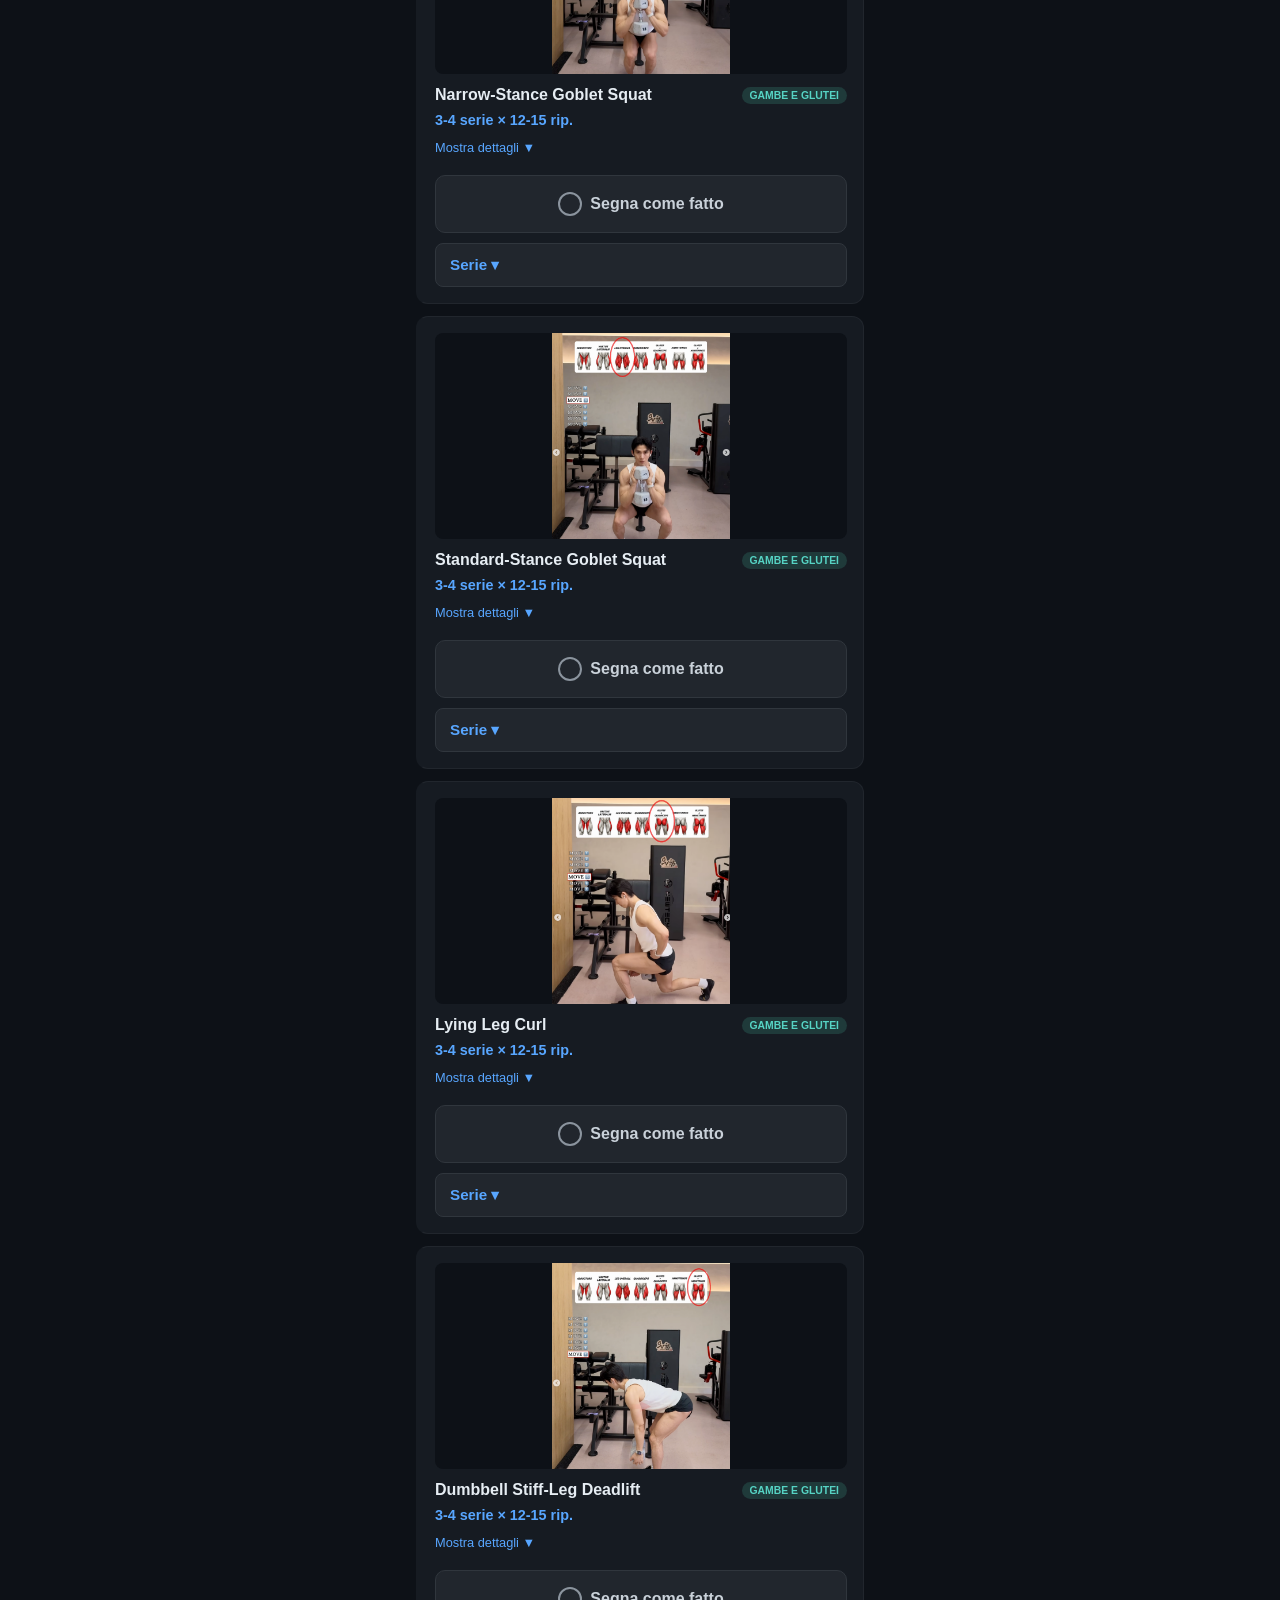
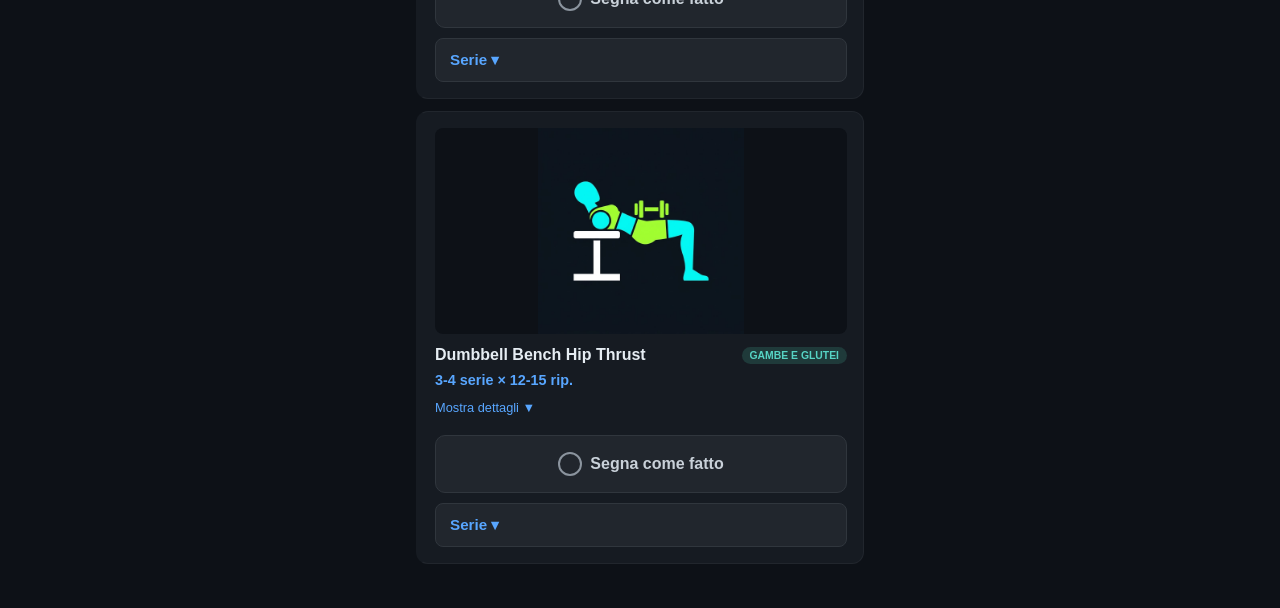
==== commit 6b5b00bd: "Gestione giorno di riposo dai pesi, riposo attivo, campi generici e statistiche" ====
--- a/index.html
+++ b/index.html
@@ -466,12 +466,14 @@
             align-items: center;
             gap: 4px;
             flex: 1;
+            min-width: 0;
         }
 
         .set-input {
             width: 100%;
+            min-width: 0;
             min-height: 44px;
-            padding: 8px 10px;
+            padding: 8px 6px;
             background-color: #161b22;
             border: 1px solid #30363d;
             border-radius: 6px;
@@ -487,9 +489,9 @@
         }
 
         .set-unit {
-            font-size: 0.8rem;
+            font-size: 0.75rem;
             color: #8b949e;
-            min-width: 22px;
+            white-space: nowrap;
         }
 
         .series-actions {
@@ -1111,7 +1113,10 @@
             if (!dayLog || dayLog.is_rest) return 0;
             return Object.keys(dayLog).filter(k => {
                 if (k === 'is_rest') return false;
-                if (typeof EXERCISES !== 'undefined' && !EXERCISES[k]) return false;
+                if (typeof EXERCISES !== 'undefined') {
+                    if (!EXERCISES[k]) return false;
+                    if (EXERCISES[k].restDayOnly) return false;
+                }
                 return isDone(dayLog[k]);
             }).length;
         }
@@ -1120,7 +1125,11 @@
             if (!iso || !id || id === 'is_rest') return null;
             const log = loadLog();
             const day = log[iso];
-            if (!day || day.is_rest) return null;
+            if (!day) return null;
+            if (day.is_rest) {
+                const isRestOnly = (typeof EXERCISES !== 'undefined' && EXERCISES[id]?.restDayOnly);
+                if (!isRestOnly) return null;
+            }
             return day[id] !== undefined ? day[id] : null;
         }
 
@@ -1129,8 +1138,16 @@
             const log = loadLog();
             if (!log[iso]) log[iso] = {};
 
+            const isRestOnly = (typeof EXERCISES !== 'undefined' && EXERCISES[id]?.restDayOnly);
+
             if (log[iso].is_rest) {
-                delete log[iso].is_rest;
+                if (!isRestOnly) {
+                    if (typeof confirm === 'function') {
+                        const ok = confirm("Rimuovere il giorno di riposo e registrare l'esercizio?");
+                        if (!ok) return false;
+                    }
+                    delete log[iso].is_rest;
+                }
             }
 
             if (entryData == null) {
@@ -1144,6 +1161,7 @@
             }
 
             saveLog(log);
+            return true;
         }
 
         function getDefaultSetsCount(exercise) {
@@ -1155,36 +1173,56 @@
         function getLastExerciseExecution(exerciseId, beforeIso) {
             if (!exerciseId) return null;
             const log = loadLog();
+            const isRestOnly = (typeof EXERCISES !== 'undefined' && EXERCISES[exerciseId]?.restDayOnly);
             const dates = Object.keys(log)
-                .filter(d => (!beforeIso || d < beforeIso) && log[d] && !log[d].is_rest && log[d][exerciseId])
+                .filter(d => (!beforeIso || d < beforeIso) && log[d] && (!log[d].is_rest || isRestOnly) && log[d][exerciseId])
                 .sort()
                 .reverse();
             for (const d of dates) {
                 const entry = log[d][exerciseId];
                 if (entry && typeof entry === 'object' && Array.isArray(entry.sets) && entry.sets.length > 0) {
-                    const hasData = entry.sets.some(s => (s && ((s.weight != null && s.weight !== '') || (s.reps != null && s.reps !== ''))));
+                    const hasData = entry.sets.some(s => (s && Object.values(s).some(v => v != null && v !== '')));
                     if (hasData) {
-                        return { date: d, entry };
+                        return { date: d, entry, exerciseId };
                     }
                 }
             }
             return null;
         }
 
-        function formatLastExecutionHint(lastExec) {
+        function formatSetSummary(s, exercise) {
+            if (!s) return '';
+            if (exercise && exercise.fields && Array.isArray(exercise.fields)) {
+                const parts = [];
+                exercise.fields.forEach(f => {
+                    const val = s[f.key];
+                    if (val != null && val !== '') {
+                        if (f.key === 'steps') {
+                            const num = parseInt(String(val).replace(/\D/g, ''), 10);
+                            const formatted = !isNaN(num) ? String(num).replace(/\B(?=(\d{3})+(?!\d))/g, '.') : val;
+                            parts.push(`${formatted} ${f.label}`);
+                        } else {
+                            parts.push(`${val} ${f.label}`);
+                        }
+                    }
+                });
+                return parts.join(' · ');
+            }
+            if (s.weight != null && s.weight !== '' && s.reps != null && s.reps !== '') {
+                return `${s.weight} kg × ${s.reps}`;
+            } else if (s.weight != null && s.weight !== '') {
+                return `${s.weight} kg`;
+            } else if (s.reps != null && s.reps !== '') {
+                return `${s.reps} rip`;
+            }
+            return '';
+        }
+
+        function formatLastExecutionHint(lastExec, exercise) {
             if (!lastExec || !lastExec.entry || !Array.isArray(lastExec.entry.sets)) return '';
+            const ex = exercise || (typeof EXERCISES !== 'undefined' ? (EXERCISES[lastExec.exerciseId] || (lastExec.entry.exerciseId ? EXERCISES[lastExec.entry.exerciseId] : null)) : null);
             const parts = lastExec.entry.sets
-                .filter(s => s && ((s.weight != null && s.weight !== '') || (s.reps != null && s.reps !== '')))
-                .map(s => {
-                    if (s.weight != null && s.weight !== '' && s.reps != null && s.reps !== '') {
-                        return `${s.weight} kg × ${s.reps}`;
-                    } else if (s.weight != null && s.weight !== '') {
-                        return `${s.weight} kg`;
-                    } else if (s.reps != null && s.reps !== '') {
-                        return `${s.reps} rip`;
-                    }
-                    return '';
-                })
+                .map(s => formatSetSummary(s, ex))
                 .filter(Boolean);
             if (parts.length === 0) return '';
             return `Ultima volta (${lastExec.date}): ${parts.join(', ')}`;
@@ -1254,8 +1292,10 @@
         function getExerciseHistory(exerciseId, beforeIso, limit = 5) {
             if (!exerciseId) return [];
             const log = loadLog();
+            const ex = (typeof EXERCISES !== 'undefined' ? EXERCISES[exerciseId] : null);
+            const isRestOnly = ex?.restDayOnly;
             const dates = Object.keys(log)
-                .filter(d => (!beforeIso || d < beforeIso) && log[d] && !log[d].is_rest && log[d][exerciseId] !== undefined)
+                .filter(d => (!beforeIso || d < beforeIso) && log[d] && (!log[d].is_rest || isRestOnly) && log[d][exerciseId] !== undefined)
                 .sort()
                 .reverse();
 
@@ -1266,17 +1306,7 @@
                 let summary = '';
                 if (entry && typeof entry === 'object' && Array.isArray(entry.sets) && entry.sets.length > 0) {
                     const parts = entry.sets
-                        .filter(s => s && ((s.weight != null && s.weight !== '') || (s.reps != null && s.reps !== '')))
-                        .map(s => {
-                            if (s.weight != null && s.weight !== '' && s.reps != null && s.reps !== '') {
-                                return `${s.weight} kg × ${s.reps}`;
-                            } else if (s.weight != null && s.weight !== '') {
-                                return `${s.weight} kg`;
-                            } else if (s.reps != null && s.reps !== '') {
-                                return `${s.reps} rip`;
-                            }
-                            return '';
-                        })
+                        .map(s => formatSetSummary(s, ex))
                         .filter(Boolean);
                     if (parts.length > 0) {
                         summary = parts.join(', ');
@@ -1441,10 +1471,46 @@
             if (!log[iso]) log[iso] = {};
 
             if (log[iso].is_rest) {
+                // Togliere il riposo
+                const restEntries = Object.keys(log[iso]).filter(k => {
+                    if (k === 'is_rest') return false;
+                    const ex = (typeof EXERCISES !== 'undefined' ? EXERCISES[k] : null);
+                    if (!ex || !ex.restDayOnly) return false;
+                    const entry = log[iso][k];
+                    return isDone(entry) || (entry && typeof entry === 'object' && Array.isArray(entry.sets) && entry.sets.length > 0);
+                });
+
+                if (restEntries.length > 0) {
+                    const n = restEntries.length;
+                    const msg = n === 1
+                        ? `Rimuovere 1 esercizio di riposo attivo e togliere riposo?`
+                        : `Rimuovere ${n} esercizi di riposo attivo e togliere riposo?`;
+                    if (!confirm(msg)) return;
+                    restEntries.forEach(k => {
+                        delete log[iso][k];
+                    });
+                }
                 delete log[iso].is_rest;
                 if (Object.keys(log[iso]).length === 0) delete log[iso];
             } else {
-                log[iso] = { is_rest: true };
+                // Attivare il riposo
+                const weightsEntries = Object.keys(log[iso]).filter(k => {
+                    if (k === 'is_rest') return false;
+                    const ex = (typeof EXERCISES !== 'undefined' ? EXERCISES[k] : null);
+                    if (ex && ex.restDayOnly) return false;
+                    const entry = log[iso][k];
+                    return isDone(entry) || (entry && typeof entry === 'object' && Array.isArray(entry.sets) && entry.sets.length > 0);
+                });
+
+                if (weightsEntries.length > 0) {
+                    const n = weightsEntries.length;
+                    const msg = `Rimuovere ${n} esercizi con i pesi e segnare riposo?`;
+                    if (!confirm(msg)) return;
+                    weightsEntries.forEach(k => {
+                        delete log[iso][k];
+                    });
+                }
+                log[iso].is_rest = true;
             }
 
             saveLog(log);
@@ -1543,14 +1609,26 @@
             const dayLog = log[iso] || {};
 
             if (dayLog.is_rest) {
-                document.getElementById('day-subtitle').textContent = '';
-                list.innerHTML = `
-                  <div class="rest-day" style="text-align: center;">
+                const restDoneCount = Object.keys(dayLog).filter(k => k !== 'is_rest' && EXERCISES[k]?.restDayOnly && isDone(dayLog[k])).length;
+                document.getElementById('day-subtitle').textContent = restDoneCount > 0 ? `${restDoneCount} esercizio di riposo attivo completato` : 'Riposo dai pesi';
+                let uiHTML = `
+                  <div class="rest-day" style="text-align: center; margin-bottom: 20px;">
                     <div class="rest-emoji">😴</div>
-                    <p class="rest-title">Giorno di Riposo</p>
-                    <p class="rest-subtitle">Recupera le energie per la prossima sessione!</p>
-                    <button class="db-filter-btn" style="margin-top:15px; border-color:#8b949e; color:#c9d1d9;" onclick="toggleRestDay('${iso}')">Annulla Riposo</button>
-                  </div>`;
+                    <p class="rest-title">Riposo dai pesi</p>
+                    <p class="rest-subtitle">Recupera le energie o dedicati al riposo attivo.</p>
+                    <button class="db-filter-btn" style="margin-top:12px; border-color:#8b949e; color:#c9d1d9;" onclick="toggleRestDay('${iso}')">Annulla Riposo</button>
+                  </div>
+                  <div id="day-exercises-container"></div>
+                `;
+                list.innerHTML = uiHTML;
+                const container = document.getElementById('day-exercises-container');
+                Object.values(EXERCISES).forEach(exercise => {
+                    if (exercise.restDayOnly) {
+                        const done = isDone(dayLog[exercise.id]);
+                        const card = buildWorkoutCard(exercise.id, iso, done);
+                        container.appendChild(card);
+                    }
+                });
                 return;
             }
 
@@ -1564,7 +1642,7 @@
                 <div id="day-filter-container" style="display:flex; flex-wrap:wrap; gap:8px; margin-bottom:15px; padding-bottom:10px; border-bottom:1px solid #30363d;">
             `;
 
-            GROUPS.forEach(g => {
+            GROUPS.filter(g => g !== 'Riposo attivo').forEach(g => {
                 const isActive = g === 'Tutti' ? 'active' : '';
                 uiHTML += `<button class="db-filter-btn day-group-btn ${isActive}" data-group="${g}" onclick="renderDayExercises('${iso}', '${g}')">${g}</button>`;
             });
@@ -1586,6 +1664,7 @@
             const dayLog = log[iso] || {};
 
             Object.values(EXERCISES).forEach(exercise => {
+                if (exercise.restDayOnly) return;
                 if (groupFilter !== 'Tutti' && exercise.muscleGroup !== groupFilter) return;
                 const done = isDone(dayLog[exercise.id]);
                 const card = buildWorkoutCard(exercise.id, iso, done);
@@ -1611,25 +1690,57 @@
             return rows;
         }
 
-        function addSeriesRowData(rows) {
-            const last = rows[rows.length - 1] || { weight: '', reps: '' };
-            return [...rows, { weight: last.weight, reps: last.reps, touched: false }];
+        function addSeriesRowData(rows, fields) {
+            const last = rows[rows.length - 1] || {};
+            const newRow = { touched: false };
+            if (fields && Array.isArray(fields) && fields.length > 0) {
+                fields.forEach(f => {
+                    newRow[f.key] = last[f.key] !== undefined ? last[f.key] : '';
+                });
+            } else {
+                newRow.weight = last.weight !== undefined ? last.weight : '';
+                newRow.reps = last.reps !== undefined ? last.reps : '';
+            }
+            return [...rows, newRow];
         }
 
         function renderSeriesRowsHTML(exerciseId, iso, sets) {
-            return sets.map((s, idx) => `
-                <div class="set-row" data-set-index="${idx}" data-user-modified="false">
-                    <span class="set-label">#${idx + 1}</span>
-                    <div class="set-input-group">
-                        <input type="text" inputmode="decimal" class="set-input set-weight" placeholder="kg" value="${s.weight != null ? s.weight : ''}" onfocus="markRowTouched(this)" oninput="handleSeriesInput('${exerciseId}', '${iso}', this, 'weight')">
-                        <span class="set-unit">kg</span>
+            const exercise = (typeof EXERCISES !== 'undefined' ? EXERCISES[exerciseId] : null);
+            const fields = exercise?.fields;
+
+            return sets.map((s, idx) => {
+                let inputsHTML = '';
+                if (fields && Array.isArray(fields) && fields.length > 0) {
+                    inputsHTML = fields.map(f => {
+                        const inputmode = f.inputmode || (f.key === 'steps' ? 'numeric' : 'decimal');
+                        const val = s && s[f.key] != null ? s[f.key] : '';
+                        return `
+                            <div class="set-input-group">
+                                <input type="text" inputmode="${inputmode}" class="set-input set-${f.key}" placeholder="${f.label}" value="${val}" onfocus="markRowTouched(this)" oninput="handleSeriesInput('${exerciseId}', '${iso}', this, '${f.key}')">
+                                <span class="set-unit">${f.label}</span>
+                            </div>
+                        `;
+                    }).join('');
+                } else {
+                    inputsHTML = `
+                        <div class="set-input-group">
+                            <input type="text" inputmode="decimal" class="set-input set-weight" placeholder="kg" value="${s && s.weight != null ? s.weight : ''}" onfocus="markRowTouched(this)" oninput="handleSeriesInput('${exerciseId}', '${iso}', this, 'weight')">
+                            <span class="set-unit">kg</span>
+                        </div>
+                        <div class="set-input-group">
+                            <input type="text" inputmode="numeric" class="set-input set-reps" placeholder="rip" value="${s && s.reps != null ? s.reps : ''}" onfocus="markRowTouched(this)" oninput="handleSeriesInput('${exerciseId}', '${iso}', this, 'reps')">
+                            <span class="set-unit">rip</span>
+                        </div>
+                    `;
+                }
+
+                return `
+                    <div class="set-row" data-set-index="${idx}" data-user-modified="false">
+                        <span class="set-label">#${idx + 1}</span>
+                        ${inputsHTML}
                     </div>
-                    <div class="set-input-group">
-                        <input type="text" inputmode="numeric" class="set-input set-reps" placeholder="rip" value="${s.reps != null ? s.reps : ''}" onfocus="markRowTouched(this)" oninput="handleSeriesInput('${exerciseId}', '${iso}', this, 'reps')">
-                        <span class="set-unit">rip</span>
-                    </div>
-                </div>
-            `).join('');
+                `;
+            }).join('');
         }
 
         function markRowTouched(inputEl) {
@@ -1659,8 +1770,36 @@
             const rows = list.querySelectorAll('.set-row');
             const newIdx = rows.length;
             const lastRow = rows[newIdx - 1];
-            const prevWeight = lastRow ? (lastRow.querySelector('.set-weight')?.value || '') : '';
-            const prevReps = lastRow ? (lastRow.querySelector('.set-reps')?.value || '') : '';
+
+            const exercise = (typeof EXERCISES !== 'undefined' ? EXERCISES[exerciseId] : null);
+            const fields = exercise?.fields;
+
+            let inputsHTML = '';
+            if (fields && Array.isArray(fields) && fields.length > 0) {
+                inputsHTML = fields.map(f => {
+                    const prevVal = lastRow ? (lastRow.querySelector(`.set-${f.key}`)?.value || '') : '';
+                    const inputmode = f.inputmode || (f.key === 'steps' ? 'numeric' : 'decimal');
+                    return `
+                        <div class="set-input-group">
+                            <input type="text" inputmode="${inputmode}" class="set-input set-${f.key}" placeholder="${f.label}" value="${prevVal}" onfocus="markRowTouched(this)" oninput="handleSeriesInput('${exerciseId}', '${iso}', this, '${f.key}')">
+                            <span class="set-unit">${f.label}</span>
+                        </div>
+                    `;
+                }).join('');
+            } else {
+                const prevWeight = lastRow ? (lastRow.querySelector('.set-weight')?.value || '') : '';
+                const prevReps = lastRow ? (lastRow.querySelector('.set-reps')?.value || '') : '';
+                inputsHTML = `
+                    <div class="set-input-group">
+                        <input type="text" inputmode="decimal" class="set-input set-weight" placeholder="kg" value="${prevWeight}" onfocus="markRowTouched(this)" oninput="handleSeriesInput('${exerciseId}', '${iso}', this, 'weight')">
+                        <span class="set-unit">kg</span>
+                    </div>
+                    <div class="set-input-group">
+                        <input type="text" inputmode="numeric" class="set-input set-reps" placeholder="rip" value="${prevReps}" onfocus="markRowTouched(this)" oninput="handleSeriesInput('${exerciseId}', '${iso}', this, 'reps')">
+                        <span class="set-unit">rip</span>
+                    </div>
+                `;
+            }
 
             const row = document.createElement('div');
             row.className = 'set-row';
@@ -1668,14 +1807,7 @@
             row.dataset.userModified = 'false';
             row.innerHTML = `
                 <span class="set-label">#${newIdx + 1}</span>
-                <div class="set-input-group">
-                    <input type="text" inputmode="decimal" class="set-input set-weight" placeholder="kg" value="${prevWeight}" onfocus="markRowTouched(this)" oninput="handleSeriesInput('${exerciseId}', '${iso}', this, 'weight')">
-                    <span class="set-unit">kg</span>
-                </div>
-                <div class="set-input-group">
-                    <input type="text" inputmode="numeric" class="set-input set-reps" placeholder="rip" value="${prevReps}" onfocus="markRowTouched(this)" oninput="handleSeriesInput('${exerciseId}', '${iso}', this, 'reps')">
-                    <span class="set-unit">rip</span>
-                </div>
+                ${inputsHTML}
             `;
             list.appendChild(row);
             saveSeriesFromUI(exerciseId, iso);
@@ -1705,7 +1837,7 @@
                         for (let i = 1; i < rows.length; i++) {
                             const r = rows[i];
                             if (r.dataset.userModified !== 'true') {
-                                const targetInput = r.querySelector(field === 'weight' ? '.set-weight' : '.set-reps');
+                                const targetInput = r.querySelector(`.set-${field}`);
                                 if (targetInput) {
                                     targetInput.value = newVal;
                                 }
@@ -1728,18 +1860,44 @@
             const currentEntry = getEntry(iso, exerciseId);
             const done = isDone(currentEntry);
 
+            const exercise = (typeof EXERCISES !== 'undefined' ? EXERCISES[exerciseId] : null);
+            const fields = exercise?.fields;
+
             const rows = acc.querySelectorAll('.set-row');
             const sets = [];
             rows.forEach(r => {
-                const wVal = r.querySelector('.set-weight')?.value.trim();
-                const rVal = r.querySelector('.set-reps')?.value.trim();
-                const hasW = (wVal != null && wVal !== '');
-                const hasR = (rVal != null && rVal !== '');
-                if (!hasW && !hasR) return; // Scarta righe con peso e ripetizioni entrambi vuoti
-
-                const weight = hasW ? (parseFloat(wVal.replace(',', '.')) || wVal) : null;
-                const reps = hasR ? (parseInt(rVal, 10) || rVal) : null;
-                sets.push({ weight, reps });
+                if (fields && Array.isArray(fields) && fields.length > 0) {
+                    const setObj = {};
+                    let hasAnyVal = false;
+                    fields.forEach(f => {
+                        const valStr = r.querySelector(`.set-${f.key}`)?.value.trim();
+                        if (valStr != null && valStr !== '') {
+                            hasAnyVal = true;
+                            if (f.key === 'steps') {
+                                const parsedSteps = parseInt(valStr.replace(/\D/g, ''), 10);
+                                setObj[f.key] = !isNaN(parsedSteps) ? parsedSteps : valStr;
+                            } else {
+                                const parsedNum = parseFloat(valStr.replace(',', '.'));
+                                setObj[f.key] = !isNaN(parsedNum) ? parsedNum : valStr;
+                            }
+                        } else {
+                            setObj[f.key] = null;
+                        }
+                    });
+                    if (hasAnyVal) {
+                        sets.push(setObj);
+                    }
+                } else {
+                    const wVal = r.querySelector('.set-weight')?.value.trim();
+                    const rVal = r.querySelector('.set-reps')?.value.trim();
+                    const hasW = (wVal != null && wVal !== '');
+                    const hasR = (rVal != null && rVal !== '');
+                    if (!hasW && !hasR) return; // Scarta righe con peso e ripetizioni entrambi vuoti
+
+                    const weight = hasW ? (parseFloat(wVal.replace(',', '.')) || wVal) : null;
+                    const reps = hasR ? (parseInt(rVal, 10) || rVal) : null;
+                    sets.push({ weight, reps });
+                }
             });
 
             const noteVal = acc.querySelector('.set-note-input')?.value.trim() || '';
@@ -1845,28 +2003,50 @@
 
             const badgeClass = `badge-${exercise.muscleGroup.toLowerCase()}`;
             let repsText = `${exercise.sets} serie × ${exercise.reps}`;
-            if (!exercise.reps.includes('sec') && !exercise.reps.includes('per gamba')) {
+            if (exercise.reps === 'a tempo') {
+                repsText = `${exercise.sets} serie · a tempo`;
+            } else if (!exercise.reps.includes('sec') && !exercise.reps.includes('per gamba')) {
                 repsText += ' rip.';
             }
 
             const currentEntry = getEntry(iso, id);
             const lastExec = getLastExerciseExecution(id, iso);
-            const lastHint = formatLastExecutionHint(lastExec);
+            const lastHint = formatLastExecutionHint(lastExec, exercise);
             const history = getExerciseHistory(id, iso, 5);
 
             let initialSets = [];
             if (currentEntry && typeof currentEntry === 'object' && Array.isArray(currentEntry.sets) && currentEntry.sets.length > 0) {
                 initialSets = currentEntry.sets;
             } else if (lastExec && lastExec.entry && Array.isArray(lastExec.entry.sets) && lastExec.entry.sets.length > 0) {
-                initialSets = lastExec.entry.sets.map(s => ({
-                    weight: s.weight != null ? s.weight : '',
-                    reps: s.reps != null ? s.reps : ''
-                }));
+                initialSets = lastExec.entry.sets.map(s => {
+                    if (exercise.fields) {
+                        const rowObj = {};
+                        exercise.fields.forEach(f => {
+                            rowObj[f.key] = s[f.key] != null ? s[f.key] : '';
+                        });
+                        return rowObj;
+                    }
+                    return {
+                        weight: s.weight != null ? s.weight : '',
+                        reps: s.reps != null ? s.reps : ''
+                    };
+                });
             } else {
-                const count = getDefaultSetsCount(exercise);
-                for (let i = 0; i < count; i++) initialSets.push({ weight: '', reps: '' });
+                const count = exercise.fields ? 1 : getDefaultSetsCount(exercise);
+                for (let i = 0; i < count; i++) {
+                    if (exercise.fields) {
+                        const rowObj = {};
+                        exercise.fields.forEach(f => { rowObj[f.key] = ''; });
+                        initialSets.push(rowObj);
+                    } else {
+                        initialSets.push({ weight: '', reps: '' });
+                    }
+                }
             }
             const noteValue = (currentEntry && typeof currentEntry === 'object' && currentEntry.note) ? currentEntry.note : '';
+
+            const addBtnLabel = exercise.fields ? '+ riga' : '+ serie';
+            const removeBtnLabel = exercise.fields ? '− riga' : '− serie';
 
             const card = document.createElement('div');
             card.className = 'exercise-card' + (done ? ' done' : '');
@@ -1891,8 +2071,8 @@
                         ${renderSeriesRowsHTML(id, iso, initialSets)}
                     </div>
                     <div class="series-actions">
-                        <button type="button" class="set-action-btn" onclick="addSetRow('${id}', '${iso}')">+ serie</button>
-                        <button type="button" class="set-action-btn" onclick="removeSetRow('${id}', '${iso}')">− serie</button>
+                        <button type="button" class="set-action-btn" onclick="addSetRow('${id}', '${iso}')">${addBtnLabel}</button>
+                        <button type="button" class="set-action-btn" onclick="removeSetRow('${id}', '${iso}')">${removeBtnLabel}</button>
                     </div>
                     <div class="set-note-row">
                         <input type="text" class="set-note-input" placeholder="Nota opzionale (es. carico, fatica...)" value="${noteValue.replace(/"/g, '&quot;')}" oninput="handleSeriesInput('${id}', '${iso}')">
@@ -1916,10 +2096,18 @@
                 if (existingSets.length === 0) {
                     const lastExec = getLastExerciseExecution(exerciseId, selectedDate);
                     if (lastExec && lastExec.entry && Array.isArray(lastExec.entry.sets) && lastExec.entry.sets.length > 0) {
-                        existingSets = lastExec.entry.sets.map(s => ({
-                            weight: s.weight != null ? s.weight : null,
-                            reps: s.reps != null ? s.reps : null
-                        }));
+                        const ex = (typeof EXERCISES !== 'undefined' ? EXERCISES[exerciseId] : null);
+                        existingSets = lastExec.entry.sets.map(s => {
+                            if (ex && ex.fields) {
+                                const copy = {};
+                                ex.fields.forEach(f => { copy[f.key] = s[f.key] != null ? s[f.key] : null; });
+                                return copy;
+                            }
+                            return {
+                                weight: s.weight != null ? s.weight : null,
+                                reps: s.reps != null ? s.reps : null
+                            };
+                        });
                     }
                 }
 
@@ -1957,10 +2145,15 @@
 
             const log = loadLog();
             const dayLog = log[selectedDate] || {};
-            const doneCount = countDoneExercises(dayLog);
             const subtitleEl = document.getElementById('day-subtitle');
             if (subtitleEl) {
-                subtitleEl.textContent = `${doneCount} esercizi completati in questa giornata`;
+                if (dayLog.is_rest) {
+                    const restDone = Object.keys(dayLog).filter(k => k !== 'is_rest' && EXERCISES[k]?.restDayOnly && isDone(dayLog[k])).length;
+                    subtitleEl.textContent = restDone > 0 ? `${restDone} esercizio di riposo attivo completato` : 'Riposo dai pesi';
+                } else {
+                    const doneCount = countDoneExercises(dayLog);
+                    subtitleEl.textContent = `${doneCount} esercizi completati in questa giornata`;
+                }
             }
         }
 
@@ -2171,17 +2364,24 @@
         function computePeriodWorkouts(dates, log, exercises) {
             if (!exercises) exercises = (typeof EXERCISES !== 'undefined' ? EXERCISES : {});
             if (!log) log = {};
-            const muscleGroupsOrder = (typeof GROUPS !== 'undefined' ? GROUPS : ["Tutti", "Petto", "Bicipiti", "Tricipiti", "Spalle", "Dorso", "Core", "Gambe e Glutei"]).filter(g => g !== 'Tutti');
+            const muscleGroupsOrder = (typeof GROUPS !== 'undefined' ? GROUPS : ["Tutti", "Petto", "Bicipiti", "Tricipiti", "Spalle", "Dorso", "Core", "Gambe e Glutei", "Riposo attivo"]).filter(g => g !== 'Tutti');
 
             const groupDayCounts = {};
             muscleGroupsOrder.forEach(g => { groupDayCounts[g] = 0; });
 
             (dates || []).forEach(d => {
                 const dayLog = log[d];
-                if (!dayLog || dayLog.is_rest) return;
+                if (!dayLog) return;
+                if (dayLog.is_rest) {
+                    const hasActiveRest = Object.keys(dayLog).some(id => id !== 'is_rest' && exercises[id]?.restDayOnly && isDone(dayLog[id]));
+                    if (hasActiveRest && groupDayCounts['Riposo attivo'] !== undefined) {
+                        groupDayCounts['Riposo attivo']++;
+                    }
+                    return;
+                }
                 const dayGroups = new Set();
                 Object.keys(dayLog).forEach(id => {
-                    if (id !== 'is_rest' && exercises[id] && isDone(dayLog[id])) {
+                    if (id !== 'is_rest' && exercises[id] && !exercises[id].restDayOnly && isDone(dayLog[id])) {
                         dayGroups.add(exercises[id].muscleGroup);
                     }
                 });
@@ -2208,10 +2408,12 @@
                 if (!dayLog) return;
 
                 if (dayLog.is_rest) {
+                    const hasActiveRest = Object.keys(dayLog).some(id => id !== 'is_rest' && exercises[id]?.restDayOnly && isDone(dayLog[id]));
                     daysList.push({
                         date: d,
                         isRest: true,
-                        groups: [],
+                        hasActiveRest: hasActiveRest,
+                        groups: hasActiveRest ? ['Riposo attivo'] : [],
                         exercisesCount: 0
                     });
                     return;
@@ -2220,7 +2422,7 @@
                 let doneCount = 0;
                 const dayGroupsSet = new Set();
                 Object.keys(dayLog).forEach(id => {
-                    if (id !== 'is_rest' && exercises[id] && isDone(dayLog[id])) {
+                    if (id !== 'is_rest' && exercises[id] && !exercises[id].restDayOnly && isDone(dayLog[id])) {
                         doneCount++;
                         dayGroupsSet.add(exercises[id].muscleGroup);
                     }
@@ -2271,12 +2473,16 @@
                     let centerHTML = '';
                     let countHTML = '';
                     if (item.isRest) {
-                        centerHTML = `<span style="color:#8b949e; font-size:0.85rem; font-style:italic;">😴 Riposo</span>`;
+                        if (item.hasActiveRest) {
+                            centerHTML = `<div style="display:flex; align-items:center; gap:6px;"><span style="color:#8b949e; font-size:0.85rem; font-style:italic;">😴 Riposo</span><div class="period-workout-badges"><span class="muscle-badge badge-riposo-attivo">Riposo attivo</span></div></div>`;
+                        } else {
+                            centerHTML = `<span style="color:#8b949e; font-size:0.85rem; font-style:italic;">😴 Riposo</span>`;
+                        }
                         countHTML = `<span class="period-workout-count">—</span>`;
                     } else {
                         centerHTML = `
                             <div class="period-workout-badges">
-                                ${item.groups.map(g => `<span class="muscle-badge badge-${g.toLowerCase()}">${g}</span>`).join('')}
+                                ${item.groups.map(g => `<span class="muscle-badge badge-${g.toLowerCase().replace(/\s+/g, '-')}">${g}</span>`).join('')}
                             </div>`;
                         countHTML = `<span class="period-workout-count">${item.exercisesCount} ${item.exercisesCount === 1 ? 'es.' : 'es.'}</span>`;
                     }
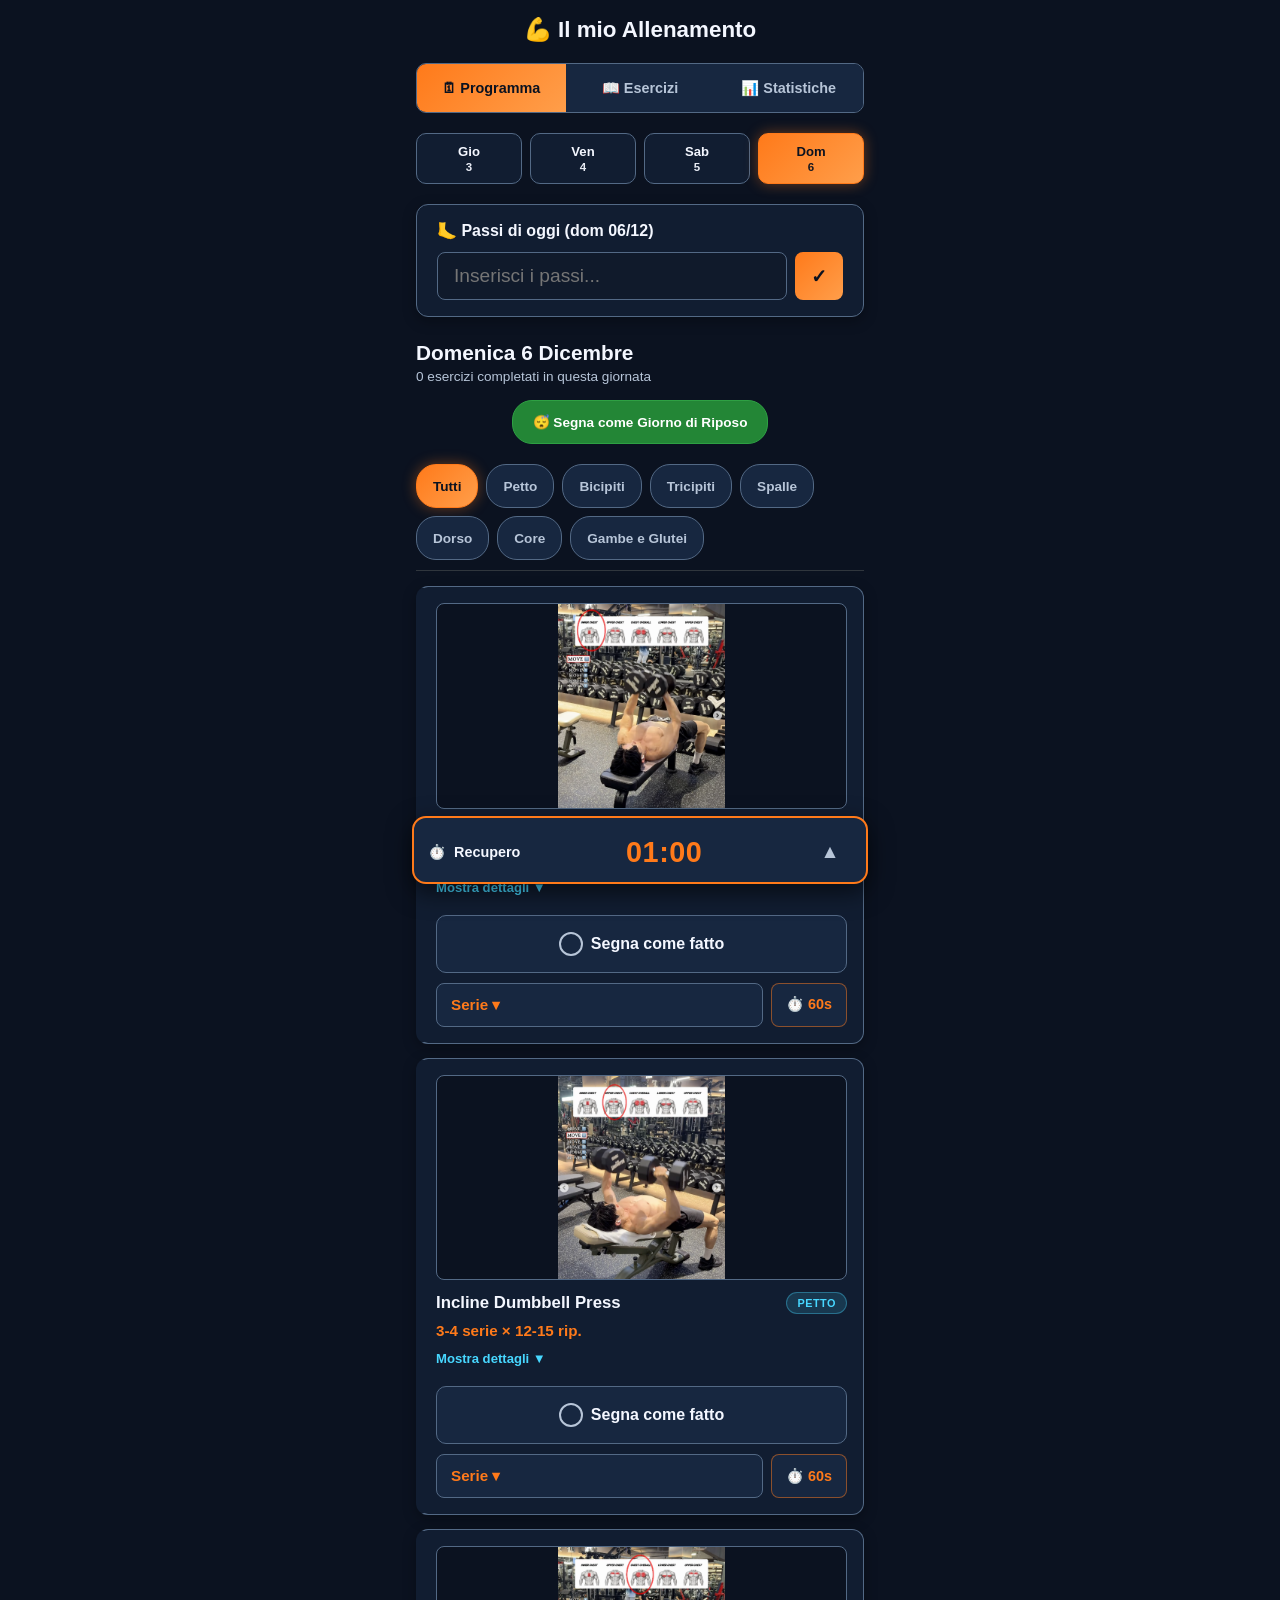
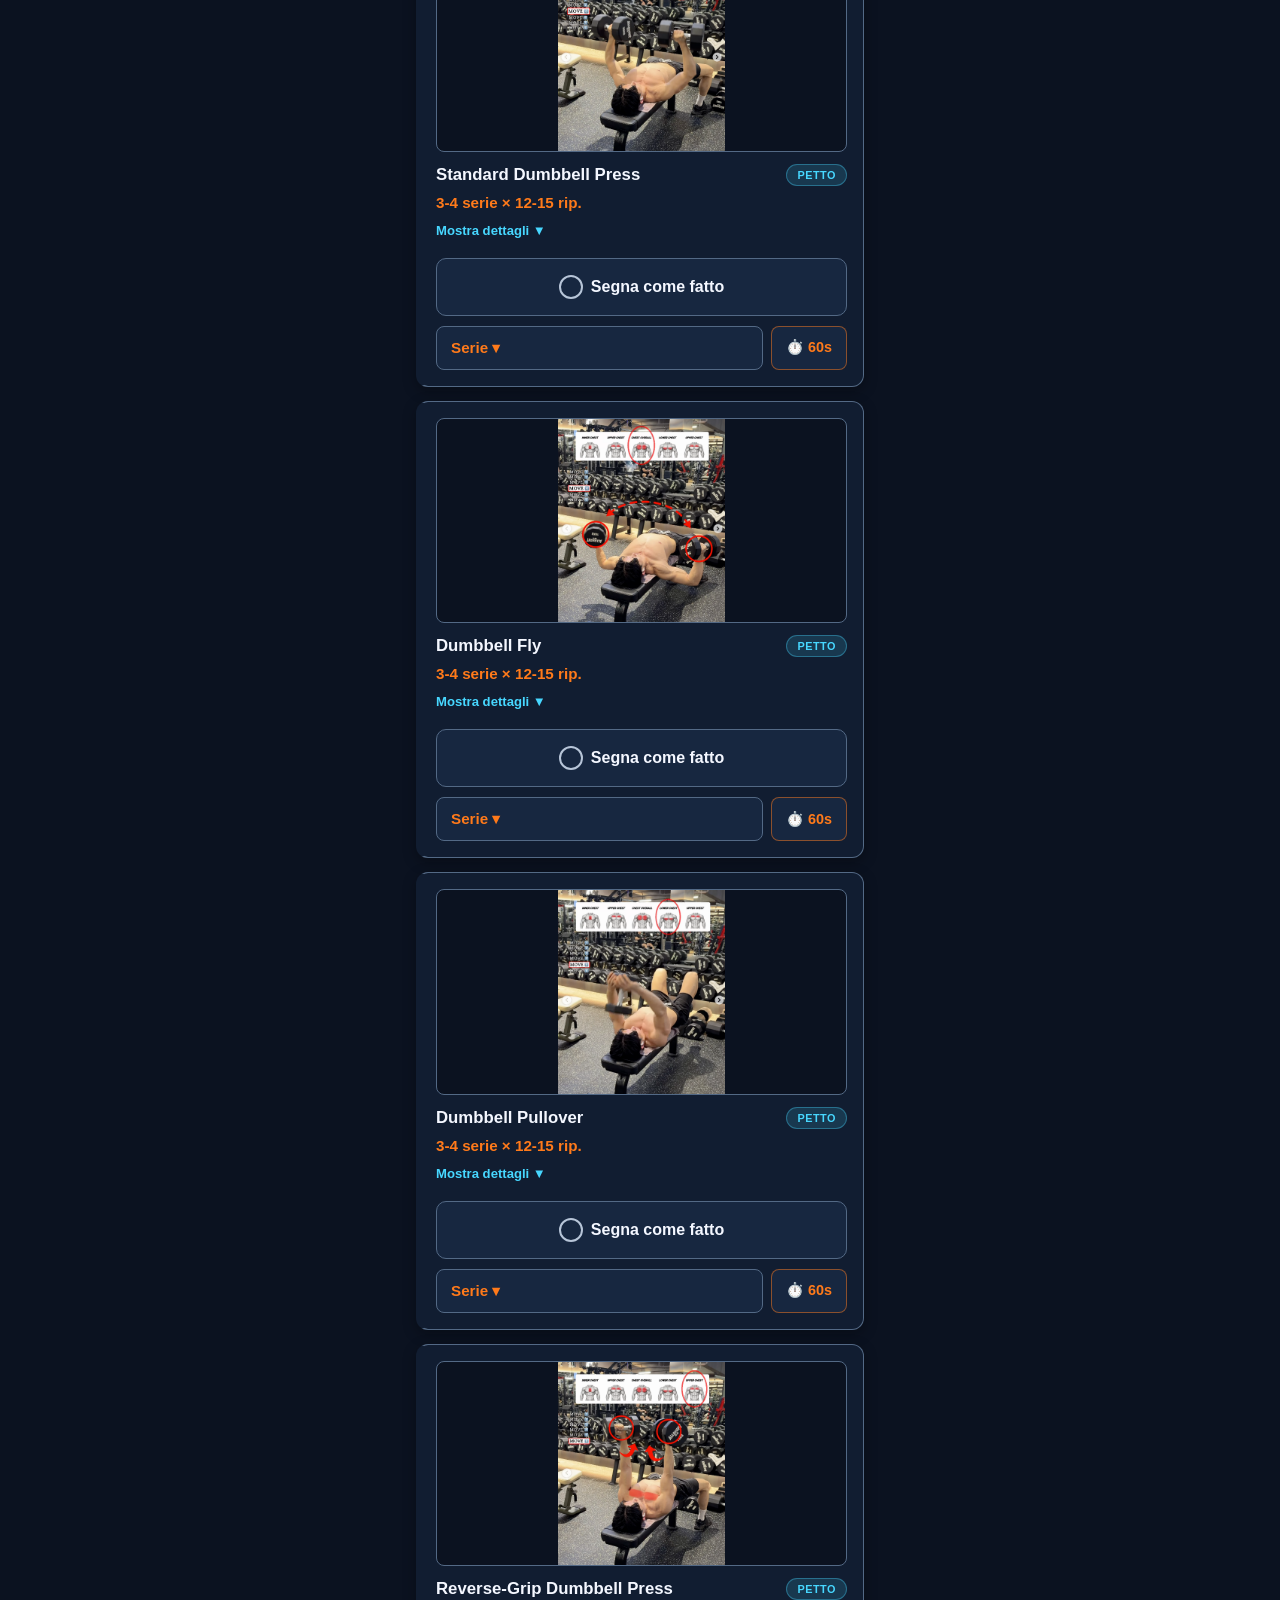
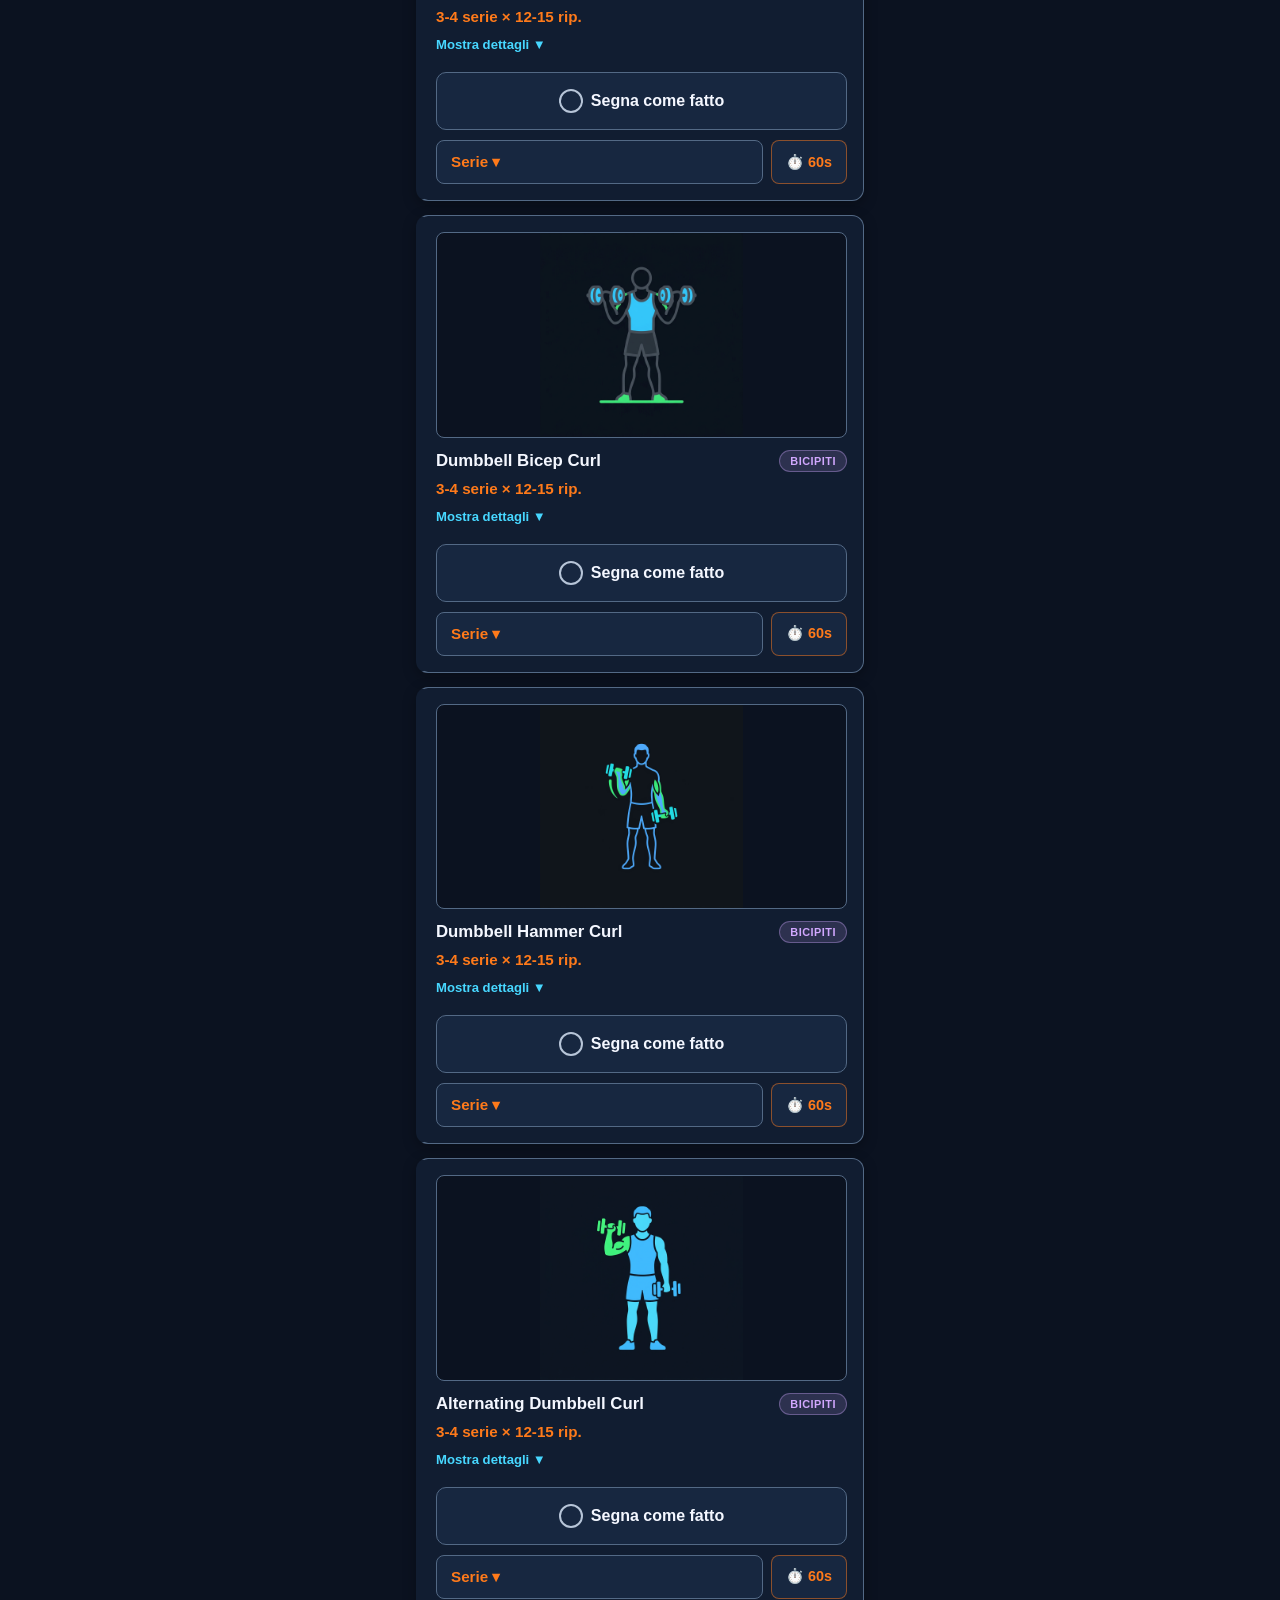
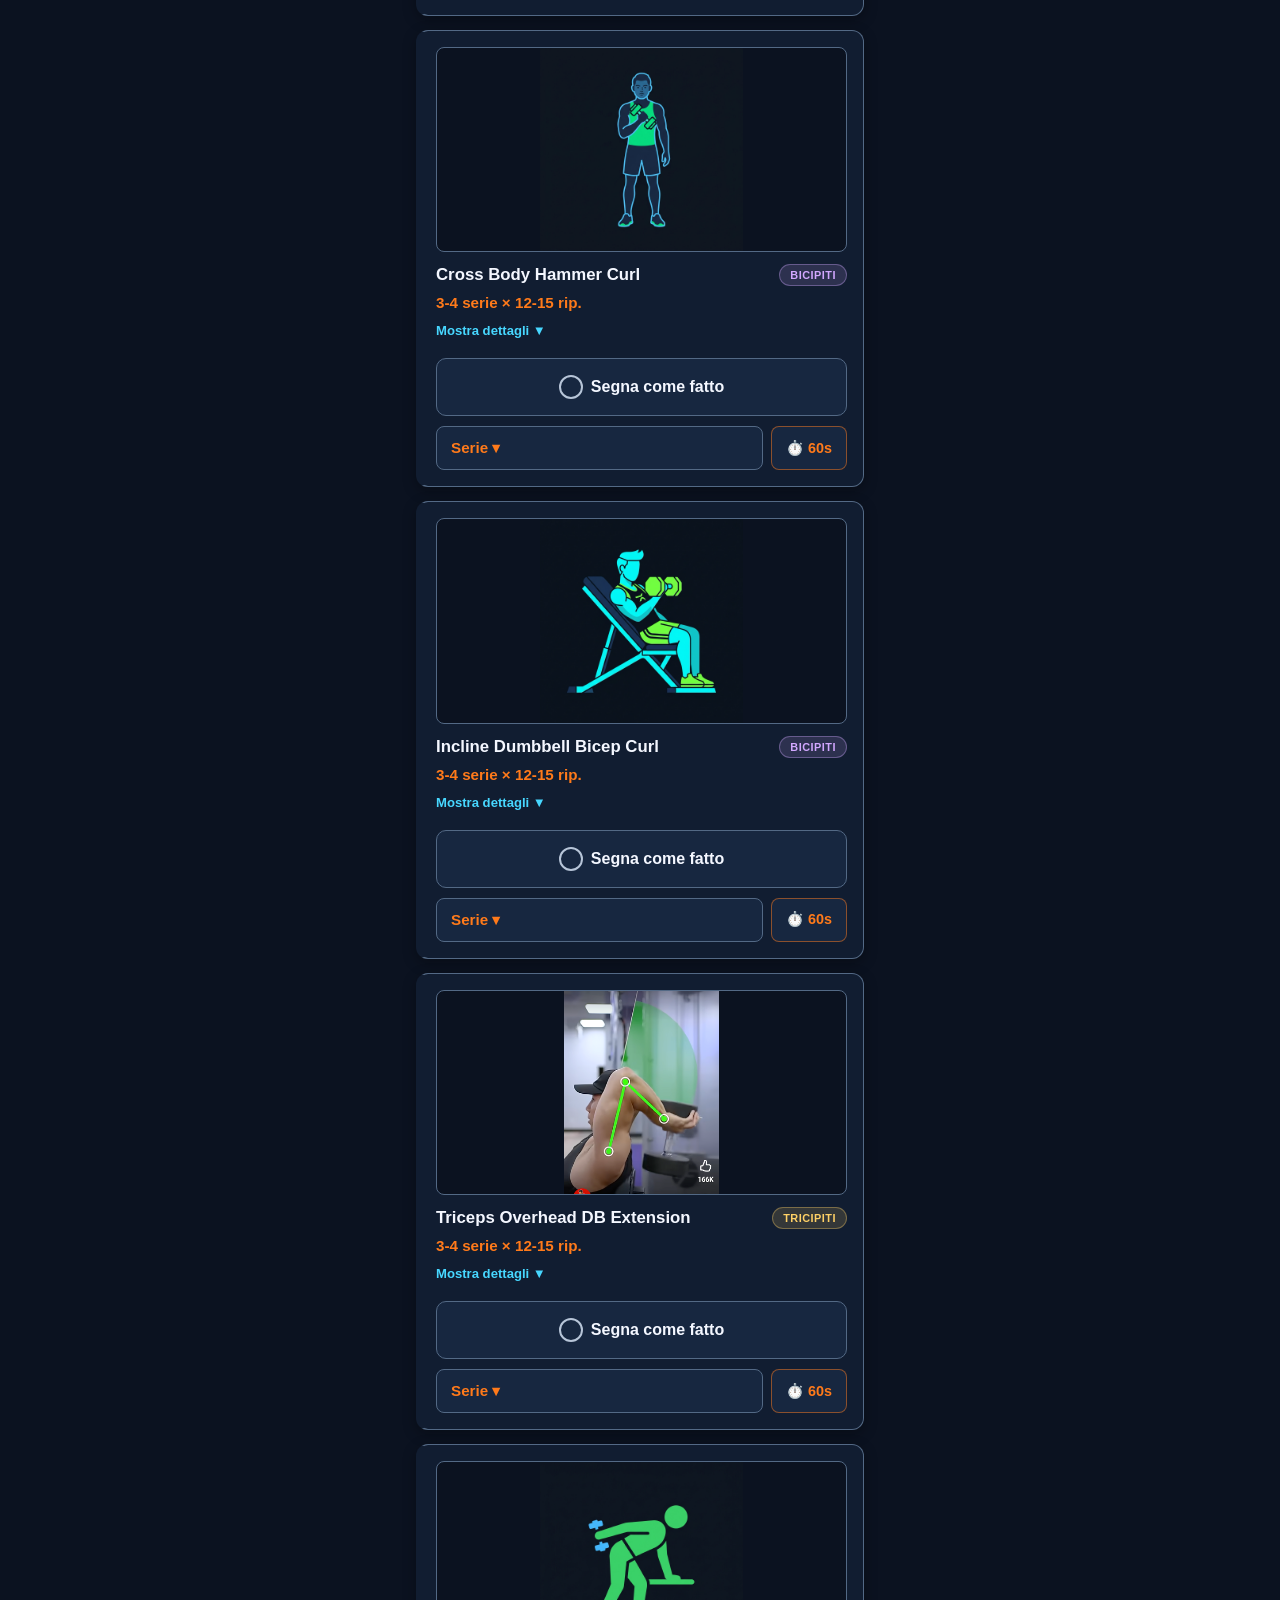
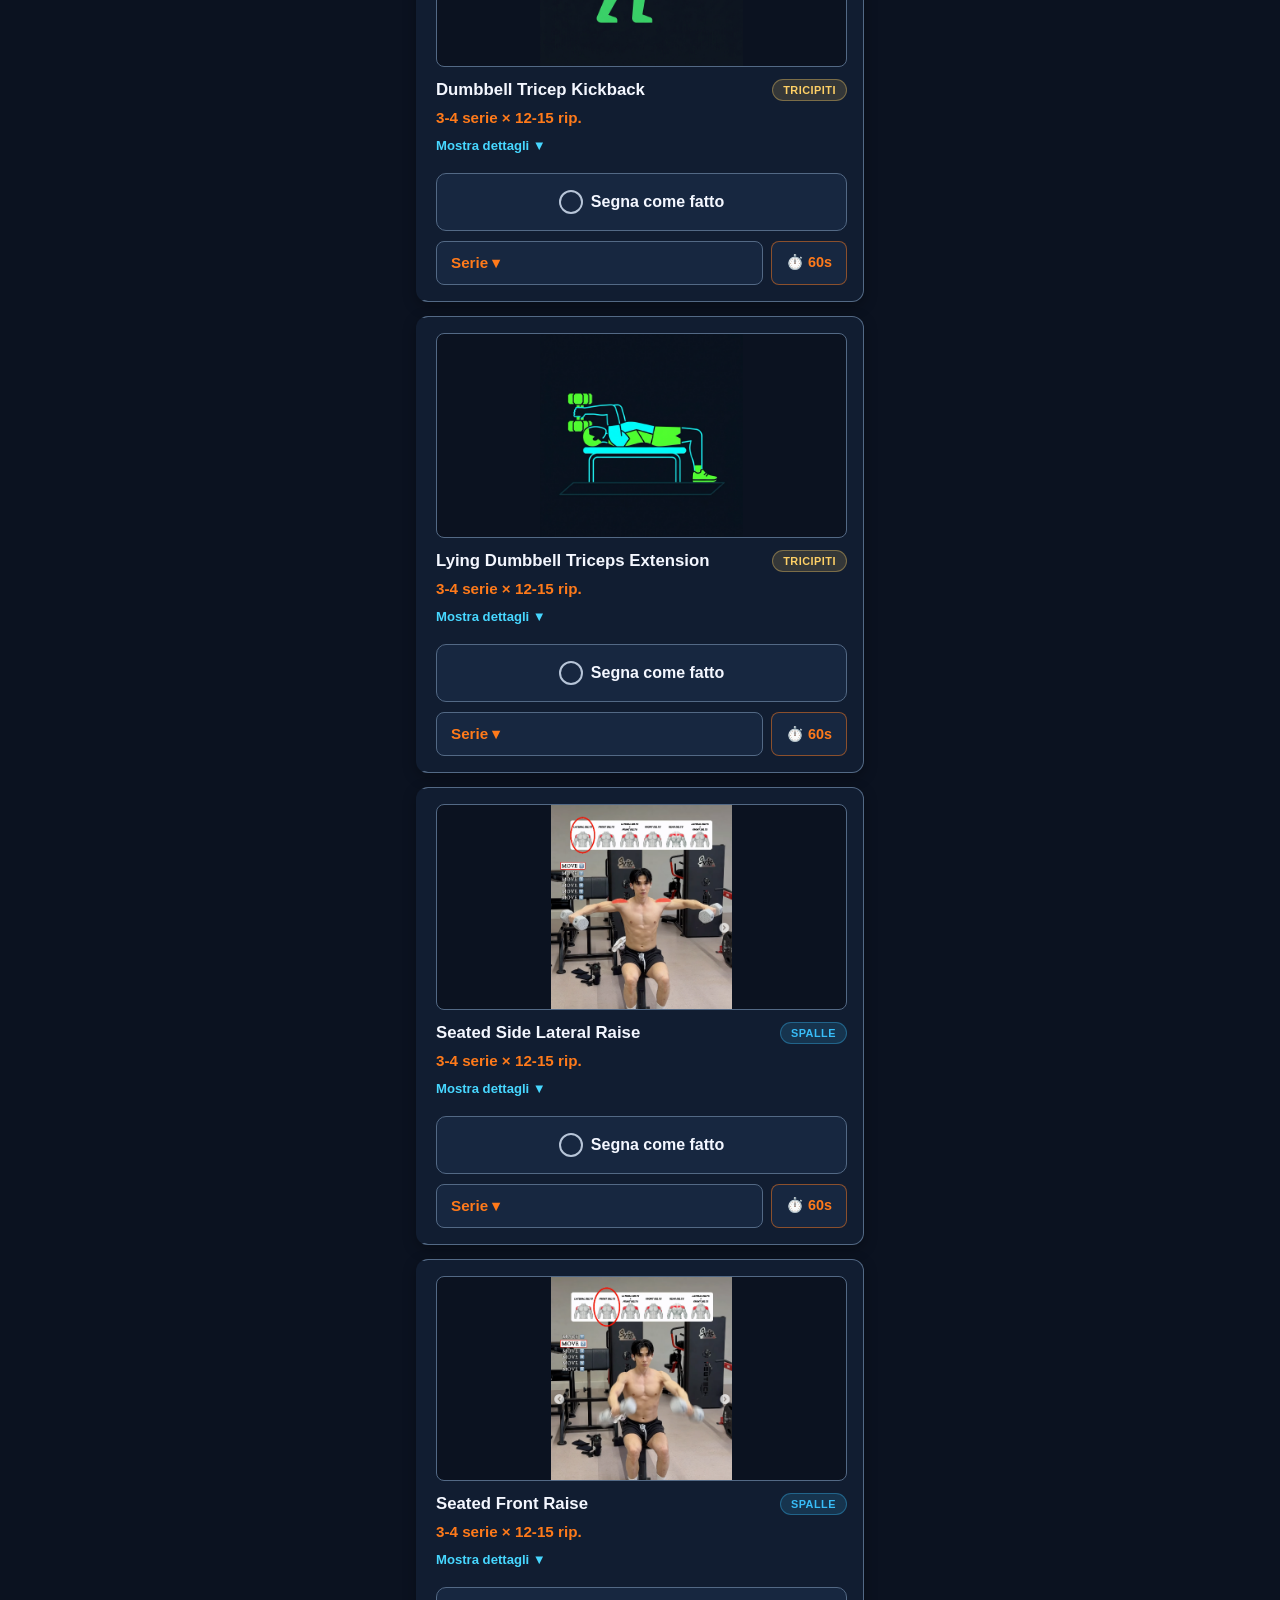
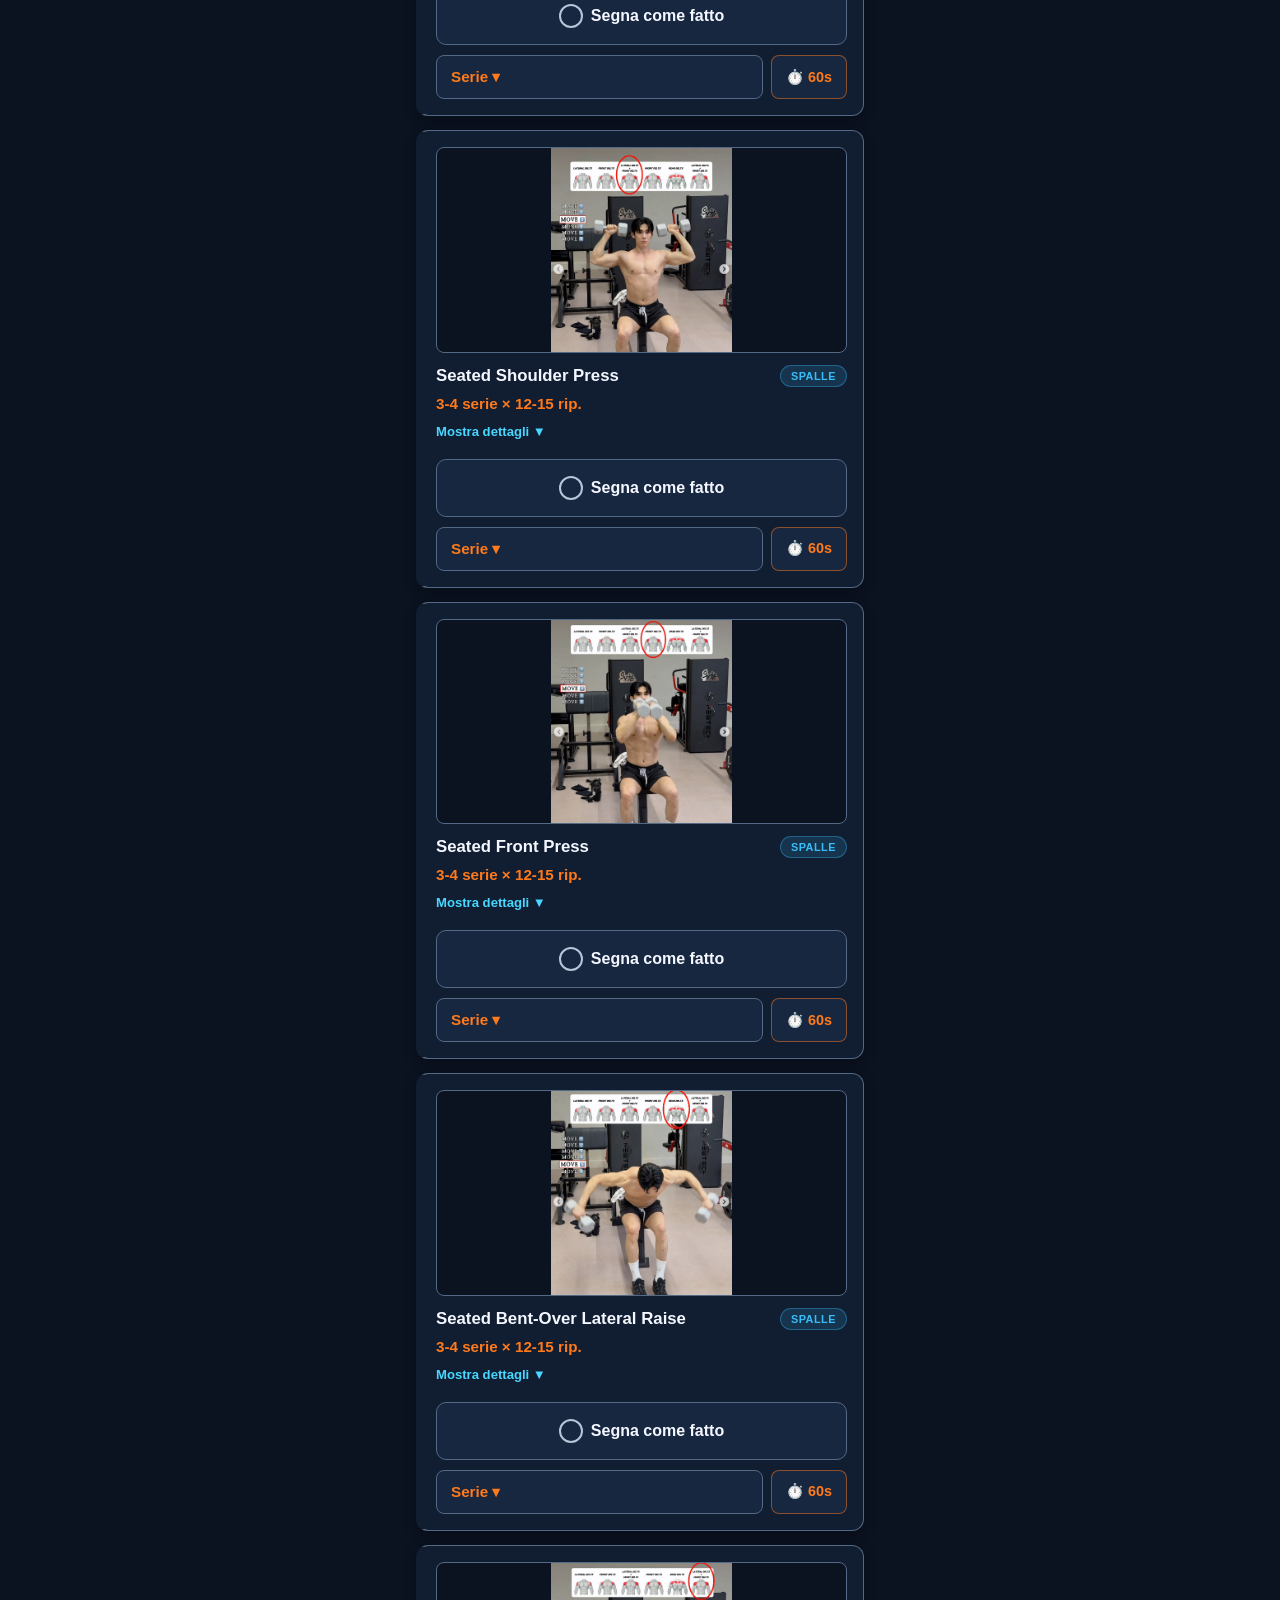
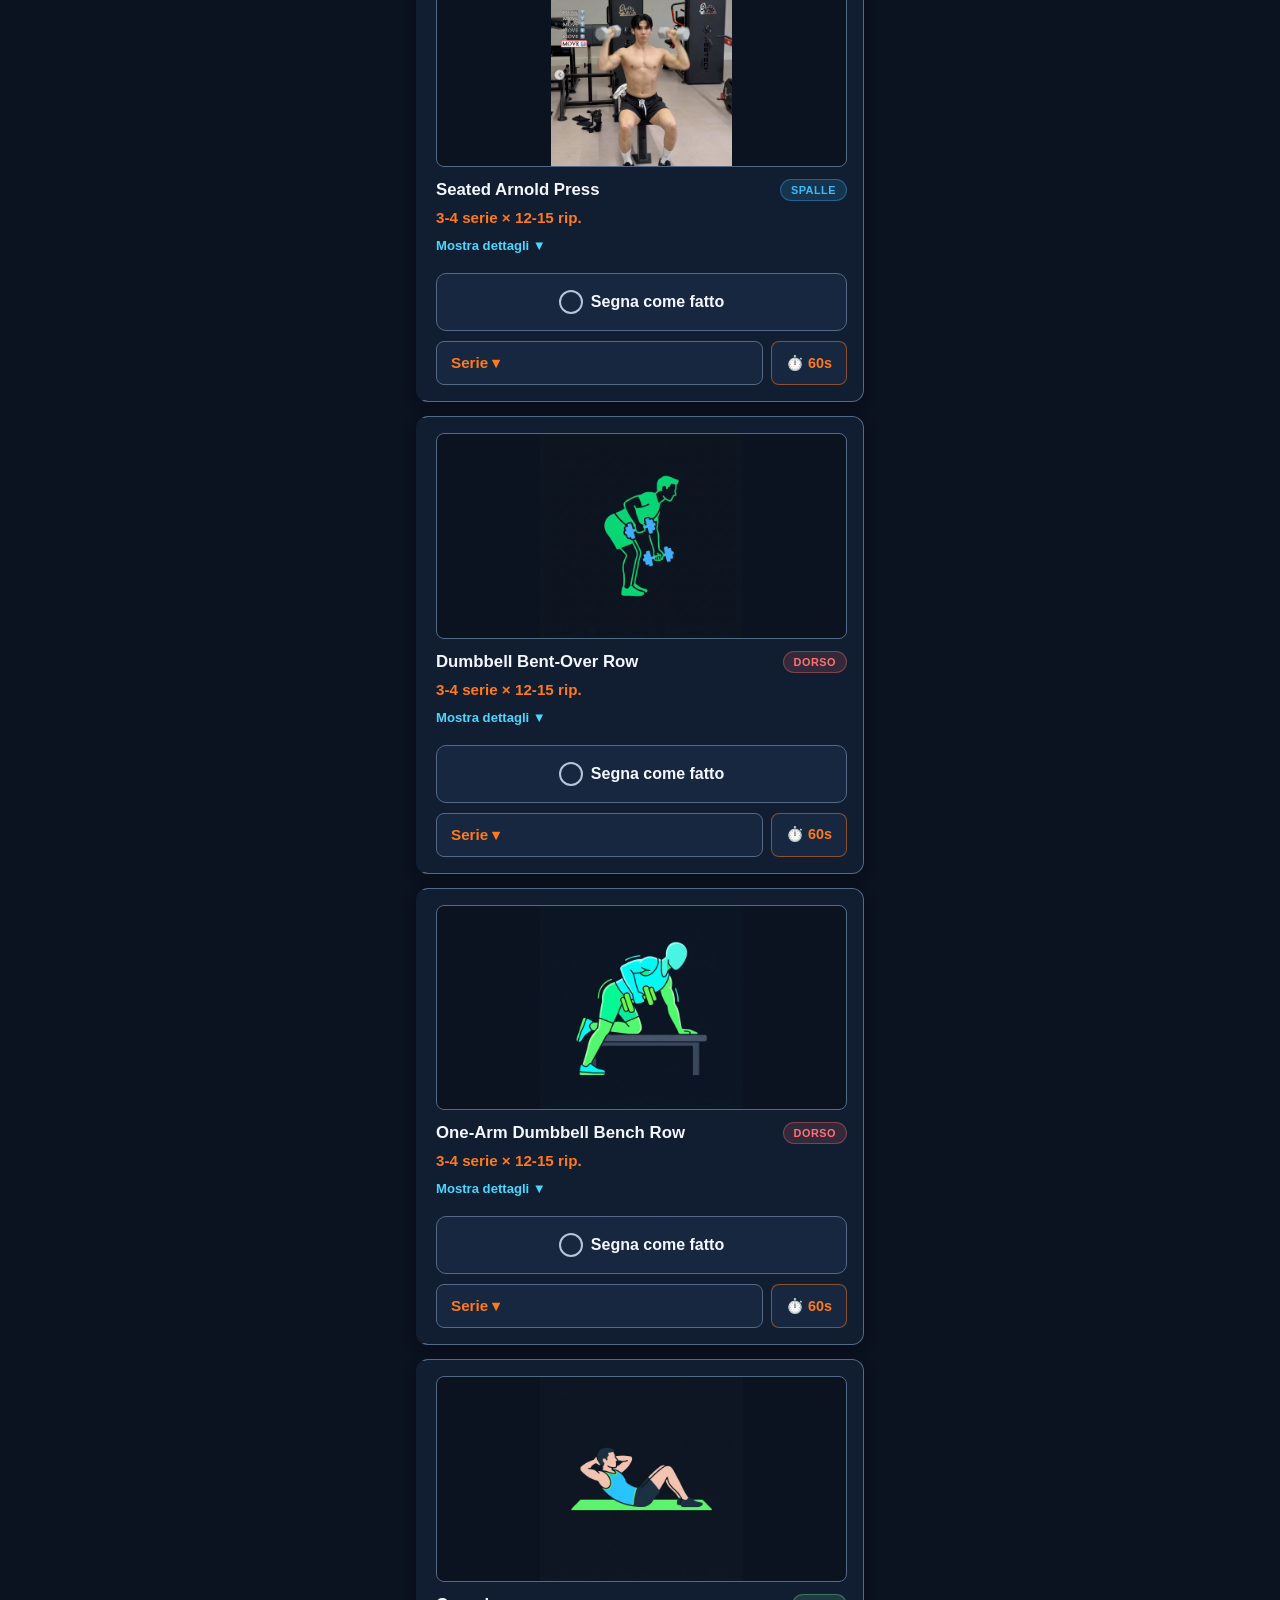
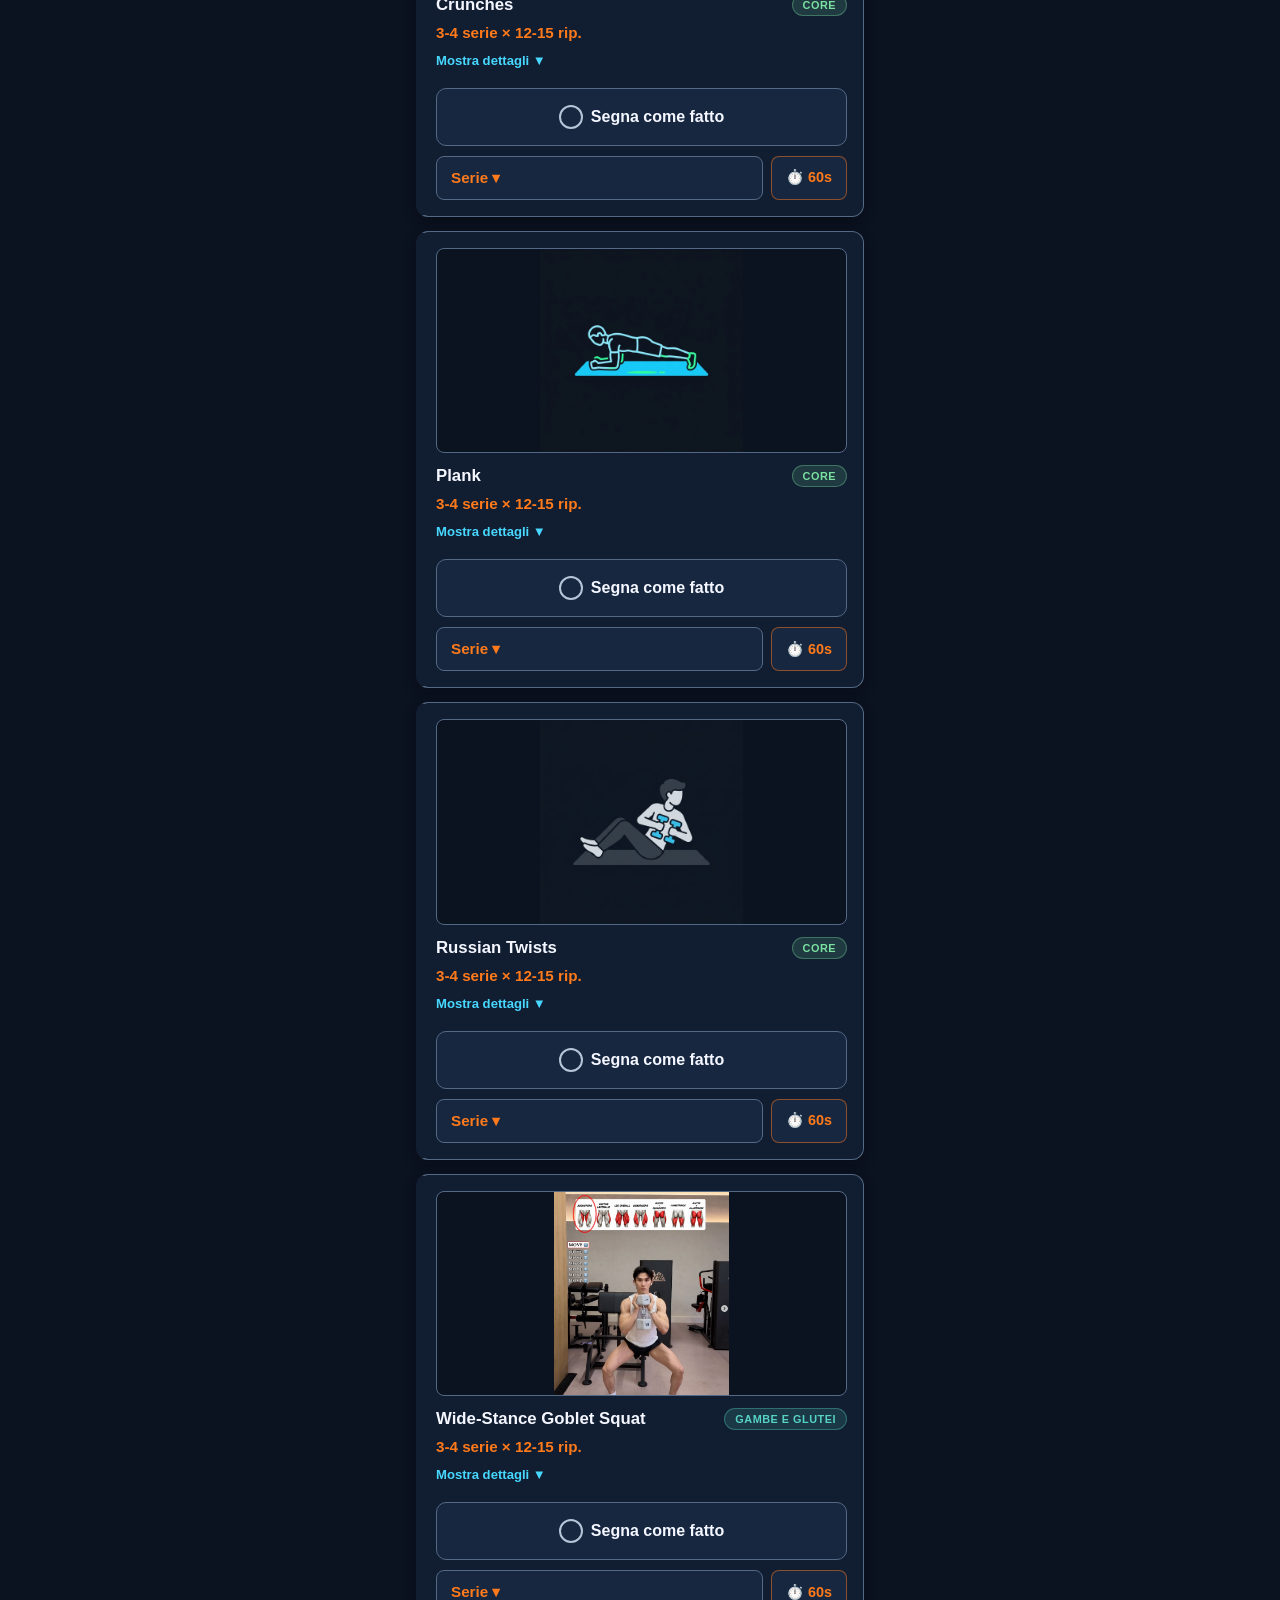
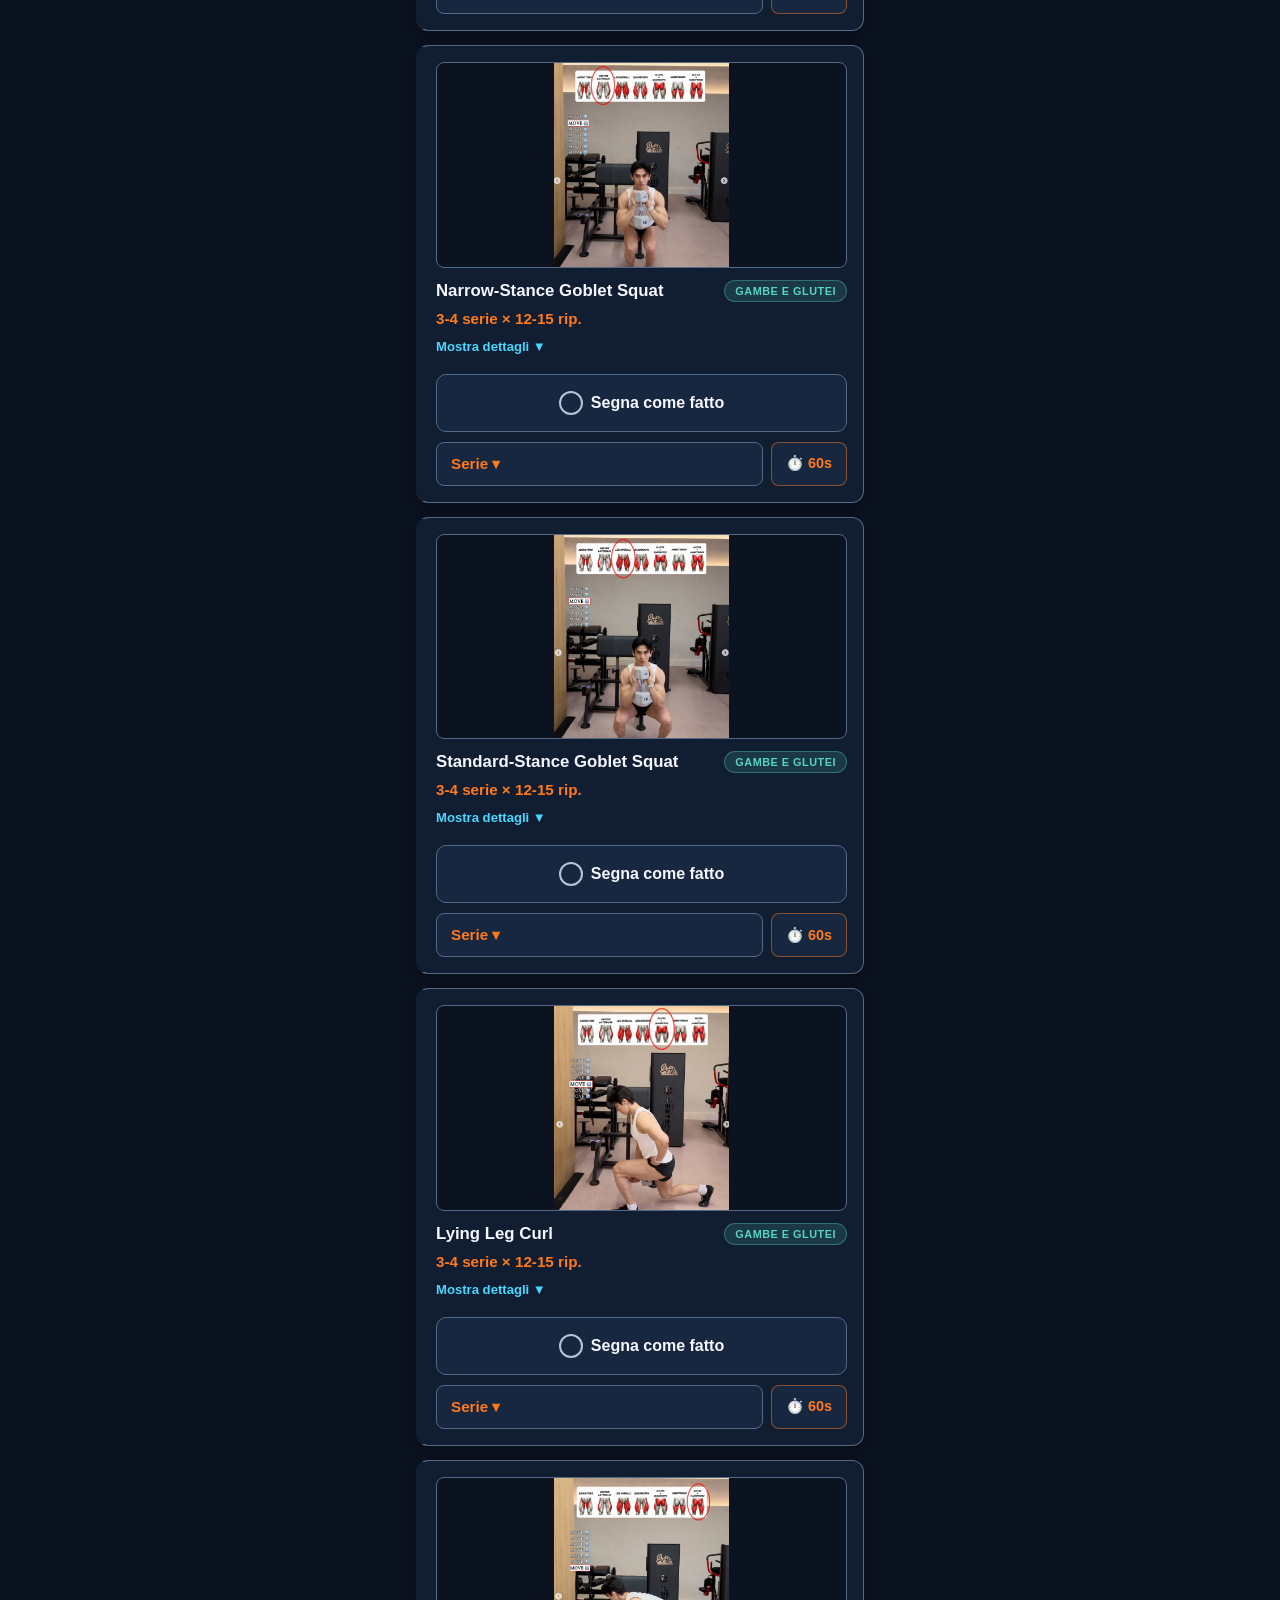
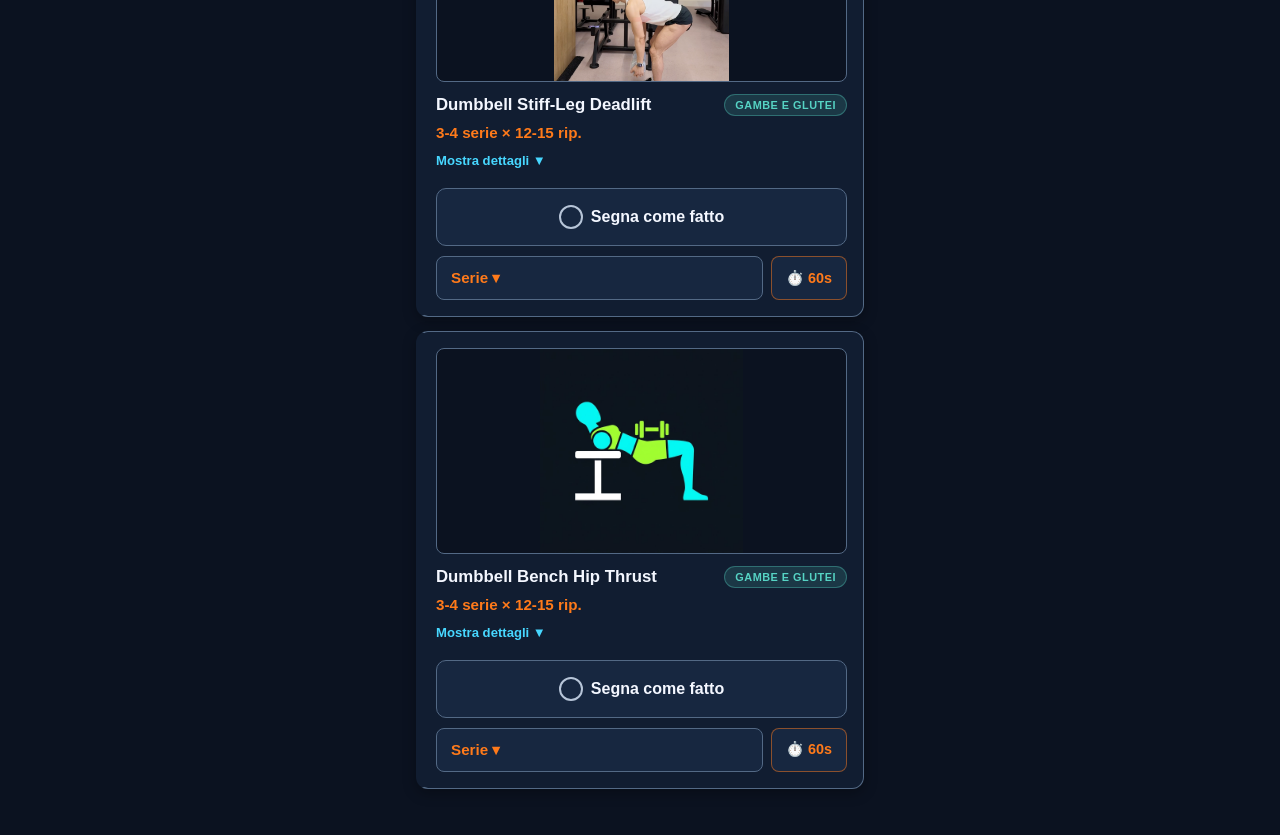
==== commit c0a3cd4b: "Deploy v6: Restyling grafico Blu e Arancio, Timer di recupero globale e ottimizzazioni UX mobile" ====
--- a/index.html
+++ b/index.html
@@ -3,7 +3,7 @@
 <head>
     <meta charset="UTF-8">
     <meta name="viewport" content="width=device-width, initial-scale=1.0, viewport-fit=cover">
-    <meta name="theme-color" content="#0d1117">
+    <meta name="theme-color" content="#0B1220">
     <meta name="apple-mobile-web-app-capable" content="yes">
     <meta name="apple-mobile-web-app-status-bar-style" content="black-translucent">
     <meta name="apple-mobile-web-app-title" content="Workout">
@@ -14,6 +14,26 @@
     <link rel="apple-touch-icon" href="icons/apple-touch-icon.png">
     <link rel="icon" type="image/png" sizes="192x192" href="icons/icon-192.png">
     <style>
+        :root {
+            --bg-primary: #0B1220;
+            --bg-secondary: #101A2B;
+            --surface-blue: #111D31;
+            --surface-raised: #172740;
+            --border: #536985;
+            --border-light: rgba(83, 105, 133, 0.35);
+            --text-primary: #F4F7FF;
+            --text-secondary: #B7C5D8;
+            --accent-orange: #FF7A1A;
+            --accent-orange-pressed: #E96508;
+            --accent-orange-gradient: linear-gradient(135deg, #FF7A1A 0%, #FF9E4A 100%);
+            --accent-cyan: #47D7FF;
+            --success: #7BE0A1;
+            --warning: #FFD166;
+            --danger: #FF7373;
+            --shadow-card: 0 4px 14px rgba(0, 0, 0, 0.3);
+            --glow-orange: 0 0 14px rgba(255, 122, 26, 0.4);
+        }
+
         * {
             margin: 0;
             padding: 0;
@@ -27,8 +47,8 @@
 
         body {
             font-family: -apple-system, BlinkMacSystemFont, "Segoe UI", Roboto, Helvetica, Arial, sans-serif;
-            background-color: #0d1117;
-            color: #e6edf3;
+            background-color: var(--bg-primary);
+            color: var(--text-primary);
             min-height: 100vh;
             padding-top: max(16px, env(safe-area-inset-top));
             padding-left: max(16px, env(safe-area-inset-left));
@@ -46,8 +66,8 @@
             transform: translateX(-50%);
             width: calc(100% - 32px);
             max-width: 440px;
-            background: #161b22;
-            border: 1px solid #388bfd;
+            background: var(--surface-raised);
+            border: 1px solid var(--accent-orange);
             box-shadow: 0 4px 16px rgba(0,0,0,0.6);
             border-radius: 12px;
             padding: 12px 16px;
@@ -58,7 +78,7 @@
             z-index: 9999;
             cursor: pointer;
             font-size: 0.9rem;
-            color: #f0f6fc;
+            color: var(--text-primary);
             min-height: 48px;
         }
         #pwa-update-banner .update-text {
@@ -68,13 +88,13 @@
             font-weight: 500;
         }
         #pwa-update-banner .update-btn {
-            background: #238636;
-            color: white;
+            background: var(--accent-orange);
+            color: #0B1220;
             border: none;
             border-radius: 6px;
-            padding: 6px 12px;
+            padding: 6px 14px;
             font-size: 0.85rem;
-            font-weight: 600;
+            font-weight: 700;
             min-height: 36px;
             cursor: pointer;
             white-space: nowrap;
@@ -85,7 +105,7 @@
             font-weight: 700;
             text-align: center;
             margin-bottom: 20px;
-            color: #e6edf3;
+            color: var(--text-primary);
         }
 
         /* Nav Tabs */
@@ -95,13 +115,14 @@
             margin-bottom: 20px;
             border-radius: 10px;
             overflow: hidden;
-            border: 1px solid #30363d;
+            border: 1px solid var(--border);
+            background-color: var(--surface-blue);
         }
 
         .nav-tab {
             flex: 1;
-            background-color: #21262d;
-            color: #c9d1d9;
+            background-color: var(--surface-raised);
+            color: var(--text-secondary);
             border: none;
             padding: 14px 8px;
             font-size: 0.9rem;
@@ -112,9 +133,10 @@
         }
 
         .nav-tab.active {
-            background-color: #58a6ff;
-            color: #0d1117;
-            font-weight: 700;
+            background: var(--accent-orange-gradient);
+            color: #0B1220;
+            font-weight: 800;
+            box-shadow: var(--glow-orange);
         }
 
         .nav-tab:active {
@@ -130,9 +152,9 @@
         }
 
         .day-btn {
-            background-color: #21262d;
-            color: #c9d1d9;
-            border: 1px solid #30363d;
+            background-color: var(--surface-blue);
+            color: var(--text-primary);
+            border: 1px solid var(--border);
             border-radius: 10px;
             padding: 10px 4px;
             font-size: 0.82rem;
@@ -150,48 +172,50 @@
             position: relative;
         }
 
-        .day-num { font-size: 0.72rem; font-weight: 700; opacity: 0.9; }
+        .day-num { font-size: 0.72rem; font-weight: 700; opacity: 0.95; }
 
         .day-btn:active {
             transform: scale(0.95);
         }
 
-        /* Unico segno di evidenza: il giorno selezionato con lo stile ciano */
+        /* Unico segno di evidenza: il giorno selezionato con lo stile Arancio */
         .day-btn.active {
-            background: linear-gradient(135deg, #0096c7 0%, #38bdf8 100%);
-            border-color: #38bdf8;
-            color: #03131e;
+            background: var(--accent-orange-gradient);
+            border-color: var(--accent-orange);
+            color: #0B1220;
             font-weight: 800;
-            box-shadow: 0 0 10px rgba(56, 189, 248, 0.5);
-        }
-
-        /* Indicatore giorno di riposo discreto (testo in corsivo grigio tenue, nessun pallino né bordo speciale) */
+            box-shadow: var(--glow-orange);
+        }
+
+        /* Indicatore giorno di riposo discreto */
         .day-btn.rest {
-            color: #8b949e;
+            color: var(--text-secondary);
             font-style: italic;
         }
 
         .day-btn.rest.active {
-            background: linear-gradient(135deg, #0096c7 0%, #38bdf8 100%);
-            color: #03131e;
-            border-color: #38bdf8;
+            background: var(--accent-orange-gradient);
+            color: #0B1220;
+            border-color: var(--accent-orange);
             font-weight: 800;
-            box-shadow: 0 0 10px rgba(56, 189, 248, 0.5);
+            box-shadow: var(--glow-orange);
             font-style: italic;
         }
 
         /* Sezione passi */
         #steps-section {
-            background-color: #161b22;
+            background-color: var(--surface-blue);
+            border: 1px solid var(--border);
             border-radius: 12px;
             padding: 16px 20px;
             margin-bottom: 24px;
+            box-shadow: var(--shadow-card);
         }
 
         #steps-section h3 {
             margin: 0;
             font-size: 1rem;
-            color: #e6edf3;
+            color: var(--text-primary);
         }
 
         .steps-input-row {
@@ -201,36 +225,39 @@
         }
 
         #steps-input {
-            background-color: #0d1117;
-            border: 1px solid #30363d;
+            background-color: var(--bg-secondary);
+            border: 1px solid var(--border);
             border-radius: 8px;
-            color: #e6edf3;
+            color: var(--text-primary);
             font-size: 1.2rem;
             padding: 12px 16px;
             width: 100%;
             flex: 1;
             outline: none;
+            min-height: 48px;
         }
 
         #steps-input:focus {
-            border-color: #58a6ff;
+            border-color: var(--accent-orange);
         }
 
         #steps-save-btn {
-            background-color: #238636;
-            color: white;
+            background: var(--accent-orange-gradient);
+            color: #0B1220;
+            font-weight: 800;
             border: none;
             border-radius: 8px;
             font-size: 1.2rem;
             padding: 12px 16px;
             min-width: 48px;
+            min-height: 48px;
             cursor: pointer;
         }
 
         #steps-display {
             font-size: 1.5rem;
             font-weight: bold;
-            color: #58a6ff;
+            color: var(--accent-orange);
             margin-top: 12px;
         }
 
@@ -255,37 +282,39 @@
         #day-title {
             font-size: 1.3rem;
             font-weight: 700;
-            color: #e6edf3;
+            color: var(--text-primary);
         }
 
         #day-subtitle {
             font-size: 0.85rem;
-            color: #8b949e;
+            color: var(--text-secondary);
             margin-top: 4px;
         }
 
         /* Card Esercizio */
         .exercise-card {
-            background-color: #161b22;
-            border: 1px solid #21262d;
+            background-color: var(--surface-blue);
+            border: 1px solid var(--border);
             border-radius: 12px;
             padding: 16px;
-            margin-bottom: 12px;
-            border-left: 3px solid transparent;
-            transition: border-color 0.2s ease;
+            margin-bottom: 14px;
+            border-left: 4px solid transparent;
+            box-shadow: var(--shadow-card);
+            transition: all 0.2s ease;
         }
 
         .exercise-card.done {
-            border-left-color: #238636;
+            border-left-color: var(--success);
         }
 
         .exercise-card-image {
             width: 100%;
             aspect-ratio: 2 / 1;
-            background-color: #0d1117;
+            background-color: var(--bg-primary);
             border-radius: 8px;
             overflow: hidden;
             margin-bottom: 12px;
+            border: 1px solid var(--border);
         }
 
         .exercise-card-image img {
@@ -303,49 +332,53 @@
         }
 
         .exercise-name {
-            font-size: 1rem;
+            font-size: 1.05rem;
             font-weight: 700;
-            color: #e6edf3;
-        }
-
+            color: var(--text-primary);
+        }
+
+        /* Testo leggibile anche se completato (non barrato) per scansione rapida a colpo d'occhio */
         .exercise-card.done .exercise-name {
-            text-decoration: line-through;
-            color: #8b949e;
+            text-decoration: none;
+            color: var(--text-primary);
         }
 
         .muscle-badge {
-            font-size: 0.65rem;
-            font-weight: 600;
-            padding: 3px 8px;
+            font-size: 0.68rem;
+            font-weight: 700;
+            padding: 4px 10px;
             border-radius: 20px;
             text-transform: uppercase;
+            letter-spacing: 0.5px;
             white-space: nowrap;
-        }
-
-        /* Colori Badge */
-        .badge-petto { background-color: #1f3a2e; color: #56d364; }
-        .badge-bicipiti { background-color: #3b1f3a; color: #d2a8ff; }
-        .badge-tricipiti { background-color: #3b2f1f; color: #f0b858; }
-        .badge-spalle { background-color: #1f2d3b; color: #79c0ff; }
-        .badge-dorso { background-color: #3b1f1f; color: #ff7b72; }
-        .badge-core { background-color: #2b3a1f; color: #a5d66e; }
-        .badge-gambe { background-color: #1f3a3a; color: #56d3c4; }
-        .badge-glutei { background-color: #3b1f2e; color: #ff9ec4; }
-        .badge-gambe\ e\ glutei { background-color: #1f3a3a; color: #56d3c4; }
-        .badge-riposo\ attivo, .badge-riposo-attivo { background-color: #26223b; color: #b392f0; }
+            background-color: var(--surface-raised);
+            color: var(--accent-cyan);
+            border: 1px solid var(--border);
+        }
+
+        /* Colori Badge con contrasti ottimizzati */
+        .badge-petto { background-color: rgba(71, 215, 255, 0.15); color: #47D7FF; border-color: rgba(71, 215, 255, 0.35); }
+        .badge-bicipiti { background-color: rgba(210, 168, 255, 0.15); color: #d2a8ff; border-color: rgba(210, 168, 255, 0.35); }
+        .badge-tricipiti { background-color: rgba(255, 209, 102, 0.15); color: #FFD166; border-color: rgba(255, 209, 102, 0.35); }
+        .badge-spalle { background-color: rgba(56, 189, 248, 0.15); color: #38bdf8; border-color: rgba(56, 189, 248, 0.35); }
+        .badge-dorso { background-color: rgba(255, 115, 115, 0.15); color: #FF7373; border-color: rgba(255, 115, 115, 0.35); }
+        .badge-core { background-color: rgba(123, 224, 161, 0.15); color: #7BE0A1; border-color: rgba(123, 224, 161, 0.35); }
+        .badge-gambe, .badge-glutei, .badge-gambe\ e\ glutei { background-color: rgba(86, 211, 196, 0.15); color: #56d3c4; border-color: rgba(86, 211, 196, 0.35); }
+        .badge-riposo\ attivo, .badge-riposo-attivo { background-color: rgba(255, 122, 26, 0.15); color: var(--accent-orange); border-color: rgba(255, 122, 26, 0.4); }
 
         .exercise-sets {
             margin-top: 8px;
-            font-size: 0.9rem;
-            color: #58a6ff;
-            font-weight: 600;
+            font-size: 0.95rem;
+            color: var(--accent-orange);
+            font-weight: 700;
         }
 
         .toggle-desc-btn {
             background-color: transparent;
             border: none;
-            color: #58a6ff;
-            font-size: 0.8rem;
+            color: var(--accent-cyan);
+            font-size: 0.82rem;
+            font-weight: 600;
             cursor: pointer;
             padding: 6px 0;
             margin-top: 6px;
@@ -354,9 +387,9 @@
         .exercise-desc {
             display: none;
             margin-top: 10px;
-            font-size: 0.85rem;
+            font-size: 0.88rem;
             line-height: 1.5;
-            color: #8b949e;
+            color: var(--text-secondary);
         }
 
         /* Bottone "fatto" — target tap grande */
@@ -369,12 +402,12 @@
             margin-top: 14px;
             padding: 16px;
             min-height: 56px;
-            background-color: #21262d;
-            color: #c9d1d9;
-            border: 1px solid #30363d;
+            background-color: var(--surface-raised);
+            color: var(--text-primary);
+            border: 1px solid var(--border);
             border-radius: 10px;
             font-size: 1rem;
-            font-weight: 600;
+            font-weight: 700;
             cursor: pointer;
             transition: all 0.15s ease;
         }
@@ -388,7 +421,7 @@
             width: 24px;
             height: 24px;
             border-radius: 50%;
-            border: 2px solid #8b949e;
+            border: 2px solid var(--text-secondary);
             color: transparent;
             font-size: 0.85rem;
             line-height: 1;
@@ -396,18 +429,20 @@
         }
 
         .done-btn.done {
-            background-color: #238636;
-            color: #fff;
-            border-color: #238636;
+            background-color: var(--success);
+            color: #0B1220;
+            border-color: var(--success);
+            font-weight: 800;
         }
 
         .done-btn.done .check {
-            background-color: #fff;
-            border-color: #fff;
-            color: #238636;
-        }
-
-        /* Accordion Serie (Fase 2 B2) */
+            background-color: #0B1220;
+            border-color: #0B1220;
+            color: var(--success);
+            font-weight: 900;
+        }
+
+        /* Accordion Serie */
         .toggle-series-btn {
             display: flex;
             align-items: center;
@@ -416,28 +451,28 @@
             min-height: 44px;
             padding: 10px 14px;
             margin-top: 10px;
-            background-color: #21262d;
-            border: 1px solid #30363d;
+            background-color: var(--surface-raised);
+            border: 1px solid var(--border);
             border-radius: 8px;
-            color: #58a6ff;
+            color: var(--accent-orange);
             font-size: 0.95rem;
-            font-weight: 600;
+            font-weight: 700;
             cursor: pointer;
             transition: background-color 0.15s ease;
         }
-        .toggle-series-btn:active { background-color: #282e36; }
+        .toggle-series-btn:active { background-color: var(--surface-blue); }
 
         .series-accordion {
             margin-top: 10px;
             padding: 12px;
-            background-color: #0d1117;
-            border: 1px solid #30363d;
+            background-color: var(--bg-secondary);
+            border: 1px solid var(--border);
             border-radius: 8px;
         }
 
         .series-last-hint {
-            font-size: 0.8rem;
-            color: #8b949e;
+            font-size: 0.82rem;
+            color: var(--text-secondary);
             margin-bottom: 12px;
             line-height: 1.4;
         }
@@ -457,7 +492,7 @@
         .set-label {
             font-size: 0.85rem;
             font-weight: 700;
-            color: #8b949e;
+            color: var(--text-secondary);
             min-width: 28px;
         }
 
@@ -474,10 +509,10 @@
             min-width: 0;
             min-height: 44px;
             padding: 8px 6px;
-            background-color: #161b22;
-            border: 1px solid #30363d;
+            background-color: var(--surface-blue);
+            border: 1px solid var(--border);
             border-radius: 6px;
-            color: #e6edf3;
+            color: var(--text-primary);
             font-size: 16px; /* evita zoom automatico su iOS */
             text-align: center;
             box-sizing: border-box;
@@ -485,12 +520,12 @@
 
         .set-input:focus {
             outline: none;
-            border-color: #58a6ff;
+            border-color: var(--accent-orange);
         }
 
         .set-unit {
             font-size: 0.75rem;
-            color: #8b949e;
+            color: var(--text-secondary);
             white-space: nowrap;
         }
 
@@ -504,15 +539,15 @@
             flex: 1;
             min-height: 44px;
             padding: 8px;
-            background-color: #21262d;
-            border: 1px solid #30363d;
+            background-color: var(--surface-raised);
+            border: 1px solid var(--border);
             border-radius: 6px;
-            color: #c9d1d9;
+            color: var(--text-primary);
             font-size: 0.9rem;
             font-weight: 600;
             cursor: pointer;
         }
-        .set-action-btn:active { background-color: #30363d; }
+        .set-action-btn:active { background-color: var(--surface-blue); }
 
         .set-note-row {
             margin-top: 10px;
@@ -522,29 +557,29 @@
             width: 100%;
             min-height: 44px;
             padding: 10px 12px;
-            background-color: #161b22;
-            border: 1px solid #30363d;
+            background-color: var(--surface-blue);
+            border: 1px solid var(--border);
             border-radius: 6px;
-            color: #e6edf3;
+            color: var(--text-primary);
             font-size: 16px; /* evita zoom automatico su iOS */
             box-sizing: border-box;
         }
         .set-note-input:focus {
             outline: none;
-            border-color: #58a6ff;
-        }
-
-        /* Mini storico esercizio (Fase 2 B3) */
+            border-color: var(--accent-orange);
+        }
+
+        /* Mini storico esercizio */
         .series-history {
             margin-top: 14px;
             padding-top: 10px;
-            border-top: 1px dashed #30363d;
+            border-top: 1px dashed var(--border);
         }
 
         .series-history-title {
             font-size: 0.8rem;
             font-weight: 700;
-            color: #8b949e;
+            color: var(--text-secondary);
             text-transform: uppercase;
             letter-spacing: 0.5px;
             margin-bottom: 6px;
@@ -563,17 +598,17 @@
             gap: 8px;
             font-size: 0.82rem;
             padding: 4px 0;
-            border-bottom: 1px solid rgba(48, 54, 61, 0.4);
+            border-bottom: 1px solid var(--border-light);
         }
 
         .series-history-date {
-            color: #58a6ff;
-            font-weight: 600;
+            color: var(--accent-cyan);
+            font-weight: 700;
             white-space: nowrap;
         }
 
         .series-history-data {
-            color: #c9d1d9;
+            color: var(--text-primary);
             text-align: right;
             word-break: break-word;
         }
@@ -581,7 +616,7 @@
         .series-history-empty {
             margin-top: 10px;
             font-size: 0.78rem;
-            color: #8b949e;
+            color: var(--text-secondary);
             font-style: italic;
         }
 
@@ -599,13 +634,13 @@
         .rest-title {
             font-size: 1.3rem;
             font-weight: 700;
-            color: #e6edf3;
+            color: var(--text-primary);
             margin-bottom: 8px;
         }
 
         .rest-subtitle {
             font-size: 0.9rem;
-            color: #8b949e;
+            color: var(--text-secondary);
         }
 
         /* Sezione Esercizi (Database) */
@@ -624,41 +659,52 @@
         }
 
         .db-filter-btn {
-            background-color: #21262d;
-            color: #c9d1d9;
-            border: 1px solid #30363d;
+            background-color: var(--surface-raised);
+            color: var(--text-secondary);
+            border: 1px solid var(--border);
             border-radius: 20px;
-            padding: 8px 16px;
-            font-size: 0.8rem;
+            padding: 10px 16px;
+            font-size: 0.85rem;
             font-weight: 600;
             cursor: pointer;
             white-space: nowrap;
-            min-height: 36px;
+            min-height: 44px; /* Touch target >= 44px */
+            display: inline-flex;
+            align-items: center;
+            justify-content: center;
             transition: all 0.2s ease;
         }
 
+        .db-filter-btn:active {
+            transform: scale(0.97);
+        }
+
         .db-filter-btn.active {
-            background-color: #58a6ff;
-            color: #0d1117;
-            border-color: #58a6ff;
+            background: var(--accent-orange-gradient);
+            color: #0B1220;
+            border-color: var(--accent-orange);
+            font-weight: 800;
+            box-shadow: var(--glow-orange);
         }
 
         .db-exercise-card {
-            background-color: #161b22;
-            border: 1px solid #21262d;
+            background-color: var(--surface-blue);
+            border: 1px solid var(--border);
             border-radius: 12px;
             overflow: hidden;
             margin-bottom: 16px;
+            box-shadow: var(--shadow-card);
         }
 
         .db-card-image {
             width: 100%;
             aspect-ratio: 1 / 1;
-            background-color: #0d1117;
+            background-color: var(--bg-primary);
             display: flex;
             align-items: center;
             justify-content: center;
             overflow: hidden;
+            border-bottom: 1px solid var(--border);
         }
 
         .db-card-image img {
@@ -681,21 +727,22 @@
         .db-card-title {
             font-size: 1.1rem;
             font-weight: 700;
-            color: #e6edf3;
+            color: var(--text-primary);
         }
 
         .db-card-stats {
             margin-top: 8px;
             font-size: 0.9rem;
-            color: #58a6ff;
-            font-weight: 600;
+            color: var(--accent-orange);
+            font-weight: 700;
         }
 
         .db-toggle-desc-btn {
             background-color: transparent;
             border: none;
-            color: #58a6ff;
-            font-size: 0.8rem;
+            color: var(--accent-cyan);
+            font-size: 0.82rem;
+            font-weight: 600;
             cursor: pointer;
             padding: 6px 0;
             margin-top: 6px;
@@ -706,7 +753,7 @@
             margin-top: 10px;
             font-size: 0.85rem;
             line-height: 1.5;
-            color: #8b949e;
+            color: var(--text-secondary);
         }
 
         /* Sezione Statistiche */
@@ -716,33 +763,37 @@
             margin-bottom: 16px;
             border-radius: 10px;
             overflow: hidden;
-            border: 1px solid #30363d;
+            border: 1px solid var(--border);
+            background-color: var(--surface-blue);
         }
 
         .stats-tab {
             flex: 1;
-            background-color: #21262d;
-            color: #c9d1d9;
+            background-color: var(--surface-raised);
+            color: var(--text-secondary);
             border: none;
             padding: 12px 8px;
-            font-size: 0.8rem;
+            font-size: 0.85rem;
             font-weight: 600;
             cursor: pointer;
             min-height: 44px;
         }
 
         .stats-tab.active {
-            background-color: #58a6ff;
-            color: #0d1117;
+            background: var(--accent-orange-gradient);
+            color: #0B1220;
+            font-weight: 800;
+            box-shadow: var(--glow-orange);
         }
 
         /* Card aderenza */
         .adherence-card {
-            background-color: #161b22;
-            border: 1px solid #21262d;
+            background-color: var(--surface-blue);
+            border: 1px solid var(--border);
             border-radius: 12px;
             padding: 16px;
             margin-bottom: 16px;
+            box-shadow: var(--shadow-card);
         }
 
         .adherence-header {
@@ -754,26 +805,27 @@
 
         .adherence-label {
             font-size: 0.85rem;
-            color: #8b949e;
+            color: var(--text-secondary);
         }
 
         .adherence-value {
             font-size: 1.2rem;
             font-weight: 700;
-            color: #58a6ff;
+            color: var(--accent-orange);
         }
 
         .adherence-bar {
             width: 100%;
             height: 10px;
-            background-color: #21262d;
+            background-color: var(--bg-secondary);
             border-radius: 6px;
             overflow: hidden;
+            border: 1px solid var(--border-light);
         }
 
         .adherence-fill {
             height: 100%;
-            background-color: #238636;
+            background: var(--accent-orange-gradient);
             border-radius: 6px;
             transition: width 0.3s ease;
         }
@@ -786,22 +838,23 @@
 
         .stats-card {
             flex: 1;
-            background-color: #161b22;
-            border: 1px solid #21262d;
+            background-color: var(--surface-blue);
+            border: 1px solid var(--border);
             border-radius: 10px;
             padding: 12px;
             text-align: center;
+            box-shadow: var(--shadow-card);
         }
 
         .stats-card-value {
             font-size: 1.3rem;
-            font-weight: 700;
-            color: #58a6ff;
+            font-weight: 800;
+            color: var(--accent-orange);
         }
 
         .stats-card-label {
-            font-size: 0.7rem;
-            color: #8b949e;
+            font-size: 0.72rem;
+            color: var(--text-secondary);
             margin-top: 4px;
         }
 
@@ -810,15 +863,16 @@
             max-width: 100%;
             height: auto;
             aspect-ratio: 440 / 260;
-            background-color: #161b22;
+            background-color: var(--surface-blue);
             border-radius: 10px;
-            border: 1px solid #21262d;
+            border: 1px solid var(--border);
+            box-shadow: var(--shadow-card);
         }
 
         .stats-empty {
             text-align: center;
             padding: 32px 16px;
-            color: #8b949e;
+            color: var(--text-secondary);
         }
 
         .stats-empty-emoji {
@@ -833,19 +887,20 @@
         .period-workouts-title {
             font-size: 1rem;
             font-weight: 700;
-            color: #e6edf3;
+            color: var(--text-primary);
             margin: 0 0 10px 0;
         }
         .period-groups-summary {
             font-size: 0.85rem;
-            color: #58a6ff;
-            font-weight: 600;
-            background-color: #161b22;
-            padding: 10px 14px;
-            border-radius: 8px;
-            border: 1px solid #30363d;
+            color: var(--accent-orange);
+            font-weight: 700;
+            background-color: var(--surface-blue);
+            padding: 12px 16px;
+            border-radius: 10px;
+            border: 1px solid var(--border);
             margin-bottom: 12px;
             line-height: 1.4;
+            box-shadow: var(--shadow-card);
         }
         .period-workouts-list {
             display: flex;
@@ -857,20 +912,21 @@
             align-items: center;
             justify-content: space-between;
             gap: 10px;
-            background-color: #161b22;
-            border: 1px solid #30363d;
-            border-radius: 8px;
+            background-color: var(--surface-blue);
+            border: 1px solid var(--border);
+            border-radius: 10px;
             padding: 10px 14px;
-            min-height: 44px;
+            min-height: 48px;
             box-sizing: border-box;
             transition: all 0.15s ease;
+            box-shadow: var(--shadow-card);
         }
         .period-workout-row.clickable {
             cursor: pointer;
         }
         .period-workout-row.clickable:active {
-            background-color: #21262d;
-            border-color: #58a6ff;
+            background-color: var(--surface-raised);
+            border-color: var(--accent-orange);
             transform: scale(0.99);
         }
         .period-workout-row.non-clickable {
@@ -879,7 +935,7 @@
         }
         .period-workout-date {
             font-weight: 700;
-            color: #e6edf3;
+            color: var(--text-primary);
             font-size: 0.85rem;
             min-width: 80px;
         }
@@ -892,16 +948,197 @@
         }
         .period-workout-count {
             font-size: 0.8rem;
-            font-weight: 600;
-            color: #8b949e;
+            font-weight: 700;
+            color: var(--text-secondary);
             white-space: nowrap;
             margin-left: auto;
         }
         .period-workout-arrow {
-            color: #58a6ff;
+            color: var(--accent-orange);
             font-size: 1rem;
             font-weight: bold;
             margin-left: 4px;
+        }
+
+        /* =========================================================
+           TIMER DI RECUPERO GLOBALE (Sticky Bottom Widget)
+           ========================================================= */
+        #workout-timer-widget {
+            position: fixed;
+            bottom: max(16px, env(safe-area-inset-bottom));
+            left: 50%;
+            transform: translateX(-50%);
+            width: calc(100% - 24px);
+            max-width: 456px;
+            background-color: var(--surface-raised);
+            border: 2px solid var(--accent-orange);
+            border-radius: 14px;
+            box-shadow: 0 8px 24px rgba(0, 0, 0, 0.6);
+            z-index: 9998;
+            overflow: hidden;
+            display: block; /* Visibile e pronto */
+            transition: all 0.25s ease;
+        }
+
+        .timer-progress-bar {
+            height: 4px;
+            background: var(--accent-orange-gradient);
+            width: 0%;
+            transition: width 0.25s linear;
+        }
+
+        .timer-widget-content {
+            padding: 8px 14px;
+        }
+
+        .timer-info-row {
+            display: flex;
+            align-items: center;
+            justify-content: space-between;
+            gap: 12px;
+        }
+
+        .timer-title-group {
+            display: flex;
+            align-items: center;
+            gap: 8px;
+            font-weight: 700;
+            font-size: 0.9rem;
+            color: var(--text-primary);
+        }
+
+        .timer-display {
+            font-size: 1.8rem;
+            font-weight: 800;
+            color: var(--accent-orange);
+            font-variant-numeric: tabular-nums;
+            letter-spacing: 0.5px;
+        }
+
+        .timer-toggle-btn {
+            background: transparent;
+            border: none;
+            color: var(--text-secondary);
+            font-size: 1.2rem;
+            cursor: pointer;
+            min-width: 44px;
+            min-height: 44px;
+            display: inline-flex;
+            align-items: center;
+            justify-content: center;
+            border-radius: 8px;
+        }
+
+        .timer-toggle-btn:active {
+            color: var(--text-primary);
+        }
+
+        .timer-expanded-panel {
+            display: none;
+            margin-top: 10px;
+            padding-top: 10px;
+            border-top: 1px solid var(--border-light);
+        }
+
+        .timer-presets-row {
+            display: flex;
+            gap: 6px;
+            margin-bottom: 10px;
+        }
+
+        .timer-preset-btn {
+            flex: 1;
+            min-height: 44px;
+            background-color: var(--surface-blue);
+            border: 1px solid var(--border);
+            border-radius: 8px;
+            color: var(--text-primary);
+            font-size: 0.88rem;
+            font-weight: 700;
+            cursor: pointer;
+            transition: all 0.15s ease;
+        }
+
+        .timer-preset-btn:active {
+            transform: scale(0.96);
+            background: var(--accent-orange);
+            color: #0B1220;
+        }
+
+        .timer-preset-btn.add-time {
+            color: var(--accent-orange);
+            border-color: rgba(255, 122, 26, 0.5);
+        }
+
+        .timer-controls-row {
+            display: flex;
+            gap: 8px;
+        }
+
+        .timer-ctrl-btn {
+            flex: 1;
+            min-height: 44px;
+            background-color: var(--surface-blue);
+            border: 1px solid var(--border);
+            border-radius: 8px;
+            color: var(--text-primary);
+            font-size: 0.9rem;
+            font-weight: 700;
+            cursor: pointer;
+            transition: all 0.15s ease;
+        }
+
+        .timer-ctrl-btn.primary {
+            background: var(--accent-orange-gradient);
+            color: #0B1220;
+            border-color: var(--accent-orange);
+            font-weight: 800;
+        }
+
+        .timer-ctrl-btn:active {
+            transform: scale(0.96);
+        }
+
+        .timer-widget.timer-warning {
+            border-color: var(--warning);
+            box-shadow: 0 0 16px rgba(255, 209, 102, 0.4);
+        }
+
+        .timer-widget.timer-warning .timer-display {
+            color: var(--warning);
+        }
+
+        .timer-widget.timer-ended {
+            border-color: var(--success);
+            box-shadow: 0 0 16px rgba(123, 224, 161, 0.4);
+        }
+
+        .timer-widget.timer-ended .timer-display {
+            color: var(--success);
+        }
+
+        /* Pulsante rapido recupero nella card esercizio */
+        .quick-timer-btn {
+            min-height: 44px;
+            padding: 10px 14px;
+            background-color: var(--surface-raised);
+            border: 1px solid rgba(255, 122, 26, 0.5);
+            border-radius: 8px;
+            color: var(--accent-orange);
+            font-size: 0.9rem;
+            font-weight: 700;
+            cursor: pointer;
+            white-space: nowrap;
+            display: inline-flex;
+            align-items: center;
+            justify-content: center;
+            transition: all 0.15s ease;
+        }
+
+        .quick-timer-btn:active {
+            transform: scale(0.96);
+            background: var(--accent-orange);
+            color: #0B1220;
         }
     </style>
 </head>
@@ -968,18 +1205,46 @@
 
         <div style="margin-top: 24px; display: flex; flex-direction: column; gap: 10px;">
             <div style="display: flex; gap: 10px;">
-                <button onclick="exportData()" style="flex:1; background:#238636; color:white; border:none; border-radius:10px; padding:14px; font-size:0.9rem; font-weight:600; cursor:pointer; min-height:48px;">📥 Esporta Dati</button>
-                <label style="flex:1; background:#21262d; color:#c9d1d9; border:1px solid #30363d; border-radius:10px; padding:14px; font-size:0.9rem; font-weight:600; cursor:pointer; text-align:center; min-height:48px; display:flex; align-items:center; justify-content:center;">
+                <button onclick="exportData()" style="flex:1; background:var(--accent-orange-gradient); color:#0B1220; border:none; border-radius:10px; padding:14px; font-size:0.9rem; font-weight:800; cursor:pointer; min-height:48px; box-shadow:var(--glow-orange);">📥 Esporta Dati</button>
+                <label style="flex:1; background:var(--surface-raised); color:var(--text-primary); border:1px solid var(--border); border-radius:10px; padding:14px; font-size:0.9rem; font-weight:700; cursor:pointer; text-align:center; min-height:48px; display:flex; align-items:center; justify-content:center;">
                     📤 Importa Dati
                     <input type="file" accept=".json" onchange="importData(event)" style="display:none;">
                 </label>
             </div>
-            <button type="button" onclick="showBackupList()" style="width:100%; background:#21262d; color:#c9d1d9; border:1px solid #30363d; border-radius:10px; padding:14px; font-size:0.9rem; font-weight:600; cursor:pointer; min-height:48px;">🔄 Ripristina Backup</button>
-            <div id="backup-list-container" style="display:none; background:#161b22; border:1px solid #30363d; border-radius:10px; padding:12px;"></div>
+            <button type="button" onclick="showBackupList()" style="width:100%; background:var(--surface-raised); color:var(--text-primary); border:1px solid var(--border); border-radius:10px; padding:14px; font-size:0.9rem; font-weight:700; cursor:pointer; min-height:48px;">🔄 Ripristina Backup</button>
+            <div id="backup-list-container" style="display:none; background:var(--surface-blue); border:1px solid var(--border); border-radius:10px; padding:12px;"></div>
         </div>
-        <p id="data-status" style="font-size:0.8rem; color:#8b949e; margin-top:8px; text-align:center;"></p>
+        <p id="data-status" style="font-size:0.8rem; color:var(--text-secondary); margin-top:8px; text-align:center;"></p>
     </div>
 
+    <!-- Timer di Recupero Globale (Sticky Bottom) -->
+    <div id="workout-timer-widget" class="timer-widget">
+        <div class="timer-progress-bar" id="timer-progress-bar"></div>
+        <div class="timer-widget-content">
+            <div class="timer-info-row">
+                <div class="timer-title-group">
+                    <span class="timer-icon">⏱️</span>
+                    <span class="timer-status-text" id="timer-status-text">Recupero</span>
+                </div>
+                <div class="timer-display" id="timer-display">01:00</div>
+                <button type="button" class="timer-toggle-btn" id="timer-toggle-btn" onclick="toggleTimerExpand()" aria-label="Espandi o comprimi timer">▲</button>
+            </div>
+            <div class="timer-expanded-panel" id="timer-expanded-panel">
+                <div class="timer-presets-row">
+                    <button type="button" class="timer-preset-btn" onclick="startTimerPreset(45)">45s</button>
+                    <button type="button" class="timer-preset-btn" onclick="startTimerPreset(60)">60s</button>
+                    <button type="button" class="timer-preset-btn" onclick="startTimerPreset(90)">90s</button>
+                    <button type="button" class="timer-preset-btn" onclick="startTimerPreset(120)">120s</button>
+                    <button type="button" class="timer-preset-btn add-time" onclick="addTimerSeconds(15)">+15s</button>
+                </div>
+                <div class="timer-controls-row">
+                    <button type="button" class="timer-ctrl-btn primary" id="timer-play-btn" onclick="toggleTimerPlay()">Avvia</button>
+                    <button type="button" class="timer-ctrl-btn" onclick="resetTimer()">Reset</button>
+                    <button type="button" class="timer-ctrl-btn" onclick="closeTimerWidget()">Nascondi</button>
+                </div>
+            </div>
+        </div>
+    </div>
 
     <script>
         /* =========================================================
@@ -2064,7 +2329,10 @@
                     <span class="check">✓</span>
                     <span class="done-label">${done ? 'Fatto' : 'Segna come fatto'}</span>
                 </button>
-                <button type="button" class="toggle-series-btn" onclick="toggleSeriesAccordion('${id}', this)">Serie ▾</button>
+                <div style="display: flex; gap: 8px; margin-top: 10px;">
+                    <button type="button" class="toggle-series-btn" style="flex: 1; margin-top: 0;" onclick="toggleSeriesAccordion('${id}', this)">Serie ▾</button>
+                    <button type="button" class="quick-timer-btn" onclick="startTimerPreset(60)" title="Avvia recupero 60s">⏱️ 60s</button>
+                </div>
                 <div class="series-accordion" id="series-accordion-${id}" style="display: none;">
                     ${lastHint ? `<div class="series-last-hint">${lastHint}</div>` : ''}
                     <div class="series-list" id="series-list-${id}">
@@ -2602,7 +2870,7 @@
                 const x = padding.left + i * (chartW / barCount) + barGap / 2;
                 const y = padding.top + chartH - barH;
 
-                ctx.fillStyle = val > 0 ? '#58a6ff' : '#21262d';
+                ctx.fillStyle = val > 0 ? '#FF7A1A' : '#172740';
                 ctx.beginPath();
                 if (ctx.roundRect) {
                     ctx.roundRect(x, y, barWidth, barH, [4, 4, 0, 0]);
@@ -2612,7 +2880,7 @@
                 ctx.fill();
             });
 
-            ctx.fillStyle = '#8b949e';
+            ctx.fillStyle = '#B7C5D8';
             ctx.font = `${period === 'settimana' ? 11 : 8}px -apple-system, sans-serif`;
             ctx.textAlign = 'center';
 
@@ -2651,14 +2919,202 @@
             maybeDailyBackup();
         });
 
+        /* =========================================================
+           TIMER DI RECUPERO GLOBALE (Workout-Centric, Offline-First)
+           ========================================================= */
+        let timerTargetTimestamp = null;
+        let timerDurationSeconds = 60;
+        let timerRemainingSeconds = 60;
+        let timerIsRunning = false;
+        let timerIntervalId = null;
+        let timerIsExpanded = false;
+
+        function formatTimerTime(totalSec) {
+            const m = Math.floor(totalSec / 60);
+            const s = totalSec % 60;
+            return `${String(m).padStart(2, '0')}:${String(s).padStart(2, '0')}`;
+        }
+
+        function updateTimerUI() {
+            const widget = document.getElementById('workout-timer-widget');
+            const display = document.getElementById('timer-display');
+            const statusText = document.getElementById('timer-status-text');
+            const playBtn = document.getElementById('timer-play-btn');
+            const pBar = document.getElementById('timer-progress-bar');
+            if (!widget || !display) return;
+
+            if (timerIsRunning) {
+                const now = Date.now();
+                const diffMs = timerTargetTimestamp - now;
+                timerRemainingSeconds = Math.max(0, Math.ceil(diffMs / 1000));
+
+                if (timerRemainingSeconds <= 0) {
+                    timerRemainingSeconds = 0;
+                    timerIsRunning = false;
+                    clearInterval(timerIntervalId);
+                    timerIntervalId = null;
+                    onTimerComplete();
+                }
+            }
+
+            display.textContent = formatTimerTime(timerRemainingSeconds);
+
+            // Aggiornamento barra di progresso
+            const total = Math.max(1, timerDurationSeconds);
+            const progressPercent = Math.max(0, Math.min(100, ((total - timerRemainingSeconds) / total) * 100));
+            if (pBar) {
+                pBar.style.width = `${progressPercent}%`;
+            }
+
+            // Stati di colore & avvisi
+            widget.classList.toggle('timer-active', timerIsRunning);
+            widget.classList.toggle('timer-warning', timerIsRunning && timerRemainingSeconds <= 5 && timerRemainingSeconds > 0);
+            widget.classList.toggle('timer-ended', timerRemainingSeconds === 0 && !timerIsRunning);
+
+            if (playBtn) {
+                playBtn.textContent = timerIsRunning ? 'Pausa' : (timerRemainingSeconds === 0 ? 'Ricomincia' : 'Avvia');
+            }
+            if (statusText) {
+                if (timerRemainingSeconds === 0) {
+                    statusText.textContent = '🎉 Pronto alla serie!';
+                } else if (timerIsRunning) {
+                    statusText.textContent = timerRemainingSeconds <= 5 ? '⚠️ Quasi pronto!' : 'Recupero in corso';
+                } else {
+                    statusText.textContent = 'Recupero in pausa';
+                }
+            }
+        }
+
+        function startTimerPreset(seconds) {
+            timerDurationSeconds = seconds;
+            timerRemainingSeconds = seconds;
+            timerTargetTimestamp = Date.now() + seconds * 1000;
+            timerIsRunning = true;
+            if (timerIntervalId) clearInterval(timerIntervalId);
+            timerIntervalId = setInterval(updateTimerUI, 250);
+            showTimerWidget();
+            updateTimerUI();
+        }
+
+        function addTimerSeconds(addSec) {
+            if (timerIsRunning) {
+                timerTargetTimestamp += addSec * 1000;
+            }
+            timerDurationSeconds += addSec;
+            timerRemainingSeconds += addSec;
+            updateTimerUI();
+        }
+
+        function toggleTimerPlay() {
+            if (timerIsRunning) {
+                timerIsRunning = false;
+                if (timerIntervalId) clearInterval(timerIntervalId);
+                timerIntervalId = null;
+                updateTimerUI();
+            } else {
+                if (timerRemainingSeconds <= 0) {
+                    timerRemainingSeconds = timerDurationSeconds || 60;
+                }
+                timerTargetTimestamp = Date.now() + timerRemainingSeconds * 1000;
+                timerIsRunning = true;
+                if (timerIntervalId) clearInterval(timerIntervalId);
+                timerIntervalId = setInterval(updateTimerUI, 250);
+                showTimerWidget();
+                updateTimerUI();
+            }
+        }
+
+        function resetTimer() {
+            timerIsRunning = false;
+            if (timerIntervalId) clearInterval(timerIntervalId);
+            timerIntervalId = null;
+            timerRemainingSeconds = timerDurationSeconds;
+            const widget = document.getElementById('workout-timer-widget');
+            if (widget) {
+                widget.classList.remove('timer-ended', 'timer-warning');
+            }
+            updateTimerUI();
+        }
+
+        function showTimerWidget() {
+            const widget = document.getElementById('workout-timer-widget');
+            if (widget) {
+                widget.style.display = 'block';
+            }
+        }
+
+        function closeTimerWidget() {
+            const widget = document.getElementById('workout-timer-widget');
+            if (widget) {
+                if (!timerIsRunning) {
+                    widget.style.display = 'none';
+                } else {
+                    collapseTimer();
+                }
+            }
+        }
+
+        function toggleTimerExpand() {
+            timerIsExpanded = !timerIsExpanded;
+            const panel = document.getElementById('timer-expanded-panel');
+            const toggleBtn = document.getElementById('timer-toggle-btn');
+            if (panel) {
+                panel.style.display = timerIsExpanded ? 'block' : 'none';
+            }
+            if (toggleBtn) {
+                toggleBtn.textContent = timerIsExpanded ? '▼' : '▲';
+            }
+        }
+
+        function collapseTimer() {
+            timerIsExpanded = false;
+            const panel = document.getElementById('timer-expanded-panel');
+            const toggleBtn = document.getElementById('timer-toggle-btn');
+            if (panel) panel.style.display = 'none';
+            if (toggleBtn) toggleBtn.textContent = '▲';
+        }
+
+        function onTimerComplete() {
+            updateTimerUI();
+            if (navigator.vibrate) {
+                try { navigator.vibrate([200, 100, 200, 100, 300]); } catch(e) {}
+            }
+            playBeepSound();
+        }
+
+        function playBeepSound() {
+            try {
+                const AudioCtx = window.AudioContext || window.webkitAudioContext;
+                if (!AudioCtx) return;
+                const ctx = new AudioCtx();
+                const osc = ctx.createOscillator();
+                const gain = ctx.createGain();
+                osc.type = 'sine';
+                osc.frequency.setValueAtTime(880, ctx.currentTime);
+                osc.frequency.setValueAtTime(1174.66, ctx.currentTime + 0.15);
+                gain.gain.setValueAtTime(0.2, ctx.currentTime);
+                gain.gain.exponentialRampToValueAtTime(0.01, ctx.currentTime + 0.5);
+                osc.connect(gain);
+                gain.connect(ctx.destination);
+                osc.start();
+                osc.stop(ctx.currentTime + 0.5);
+            } catch(e) {}
+        }
+
         document.addEventListener('visibilitychange', () => {
             if (!document.hidden) {
                 checkDateChangeOnResume();
+                if (timerIsRunning) {
+                    updateTimerUI();
+                }
             }
         });
 
         window.addEventListener('focus', () => {
             checkDateChangeOnResume();
+            if (timerIsRunning) {
+                updateTimerUI();
+            }
         });
 
         /* =========================================================
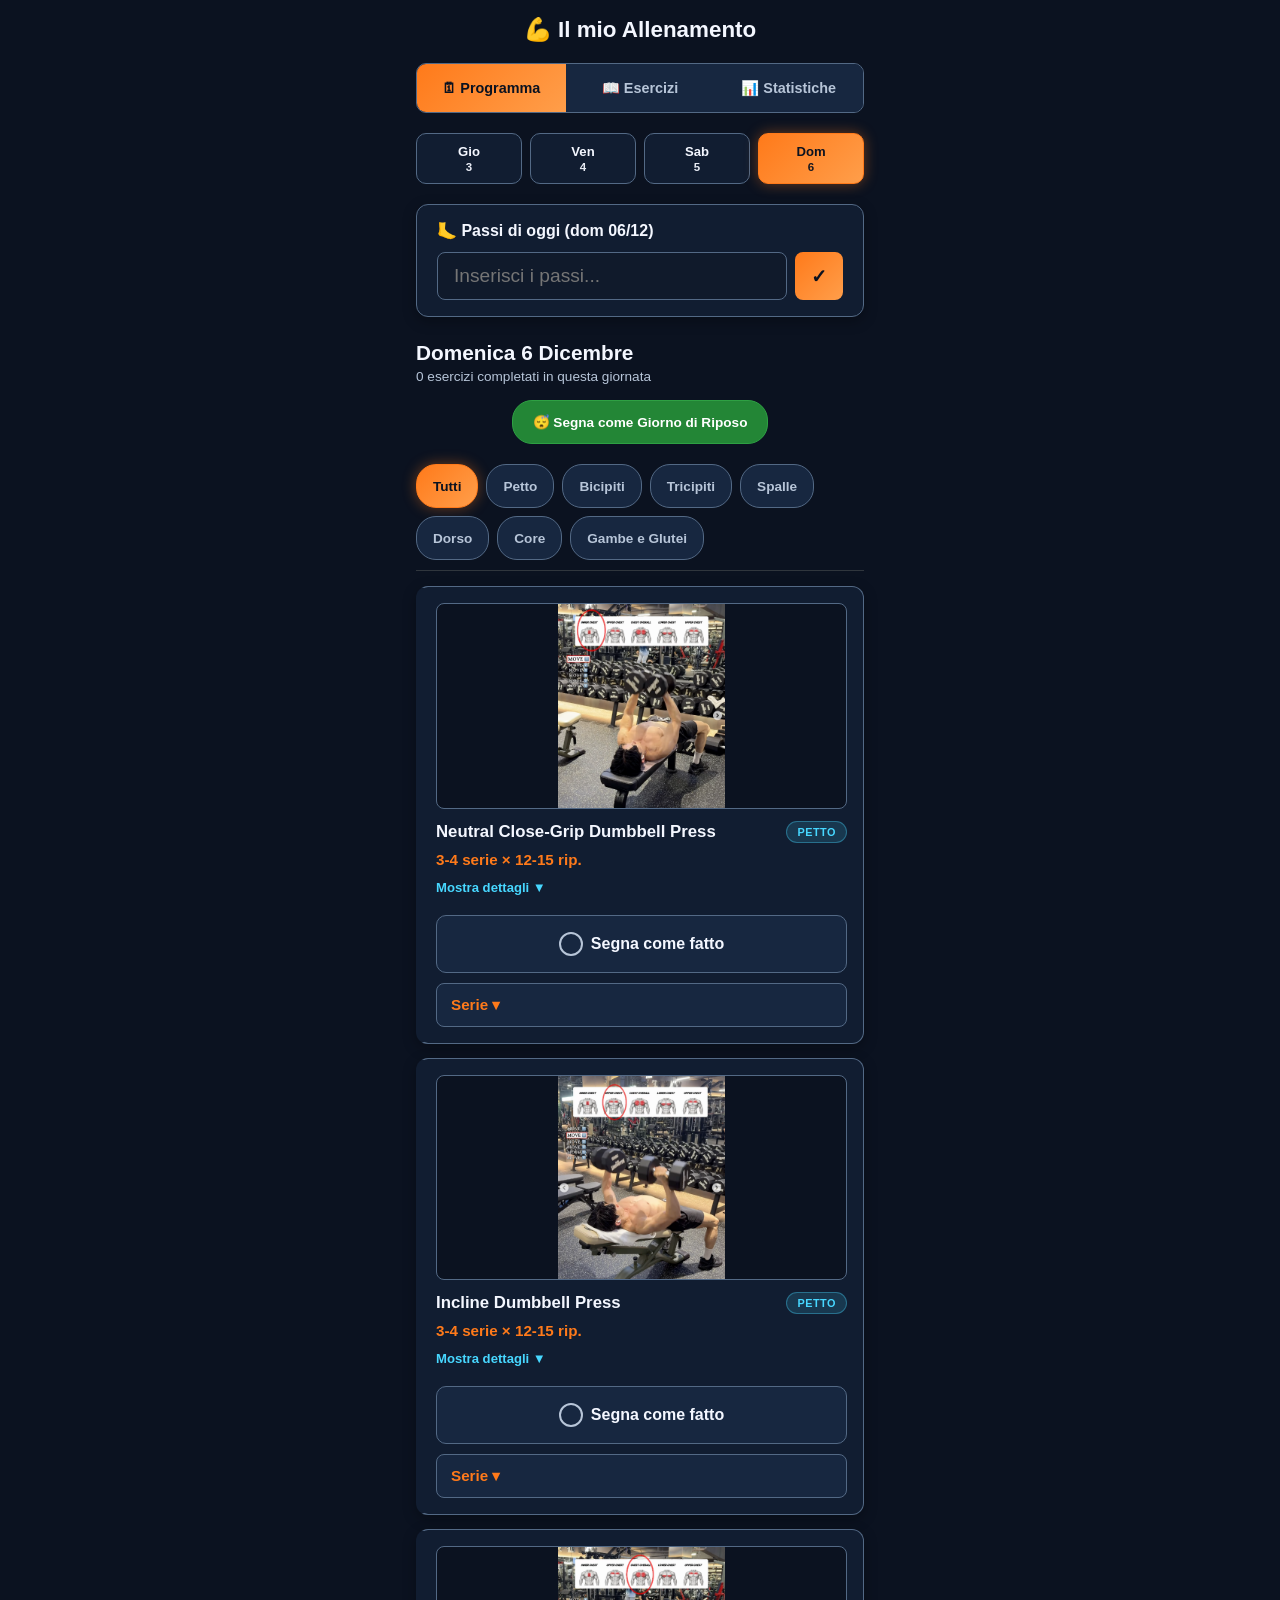
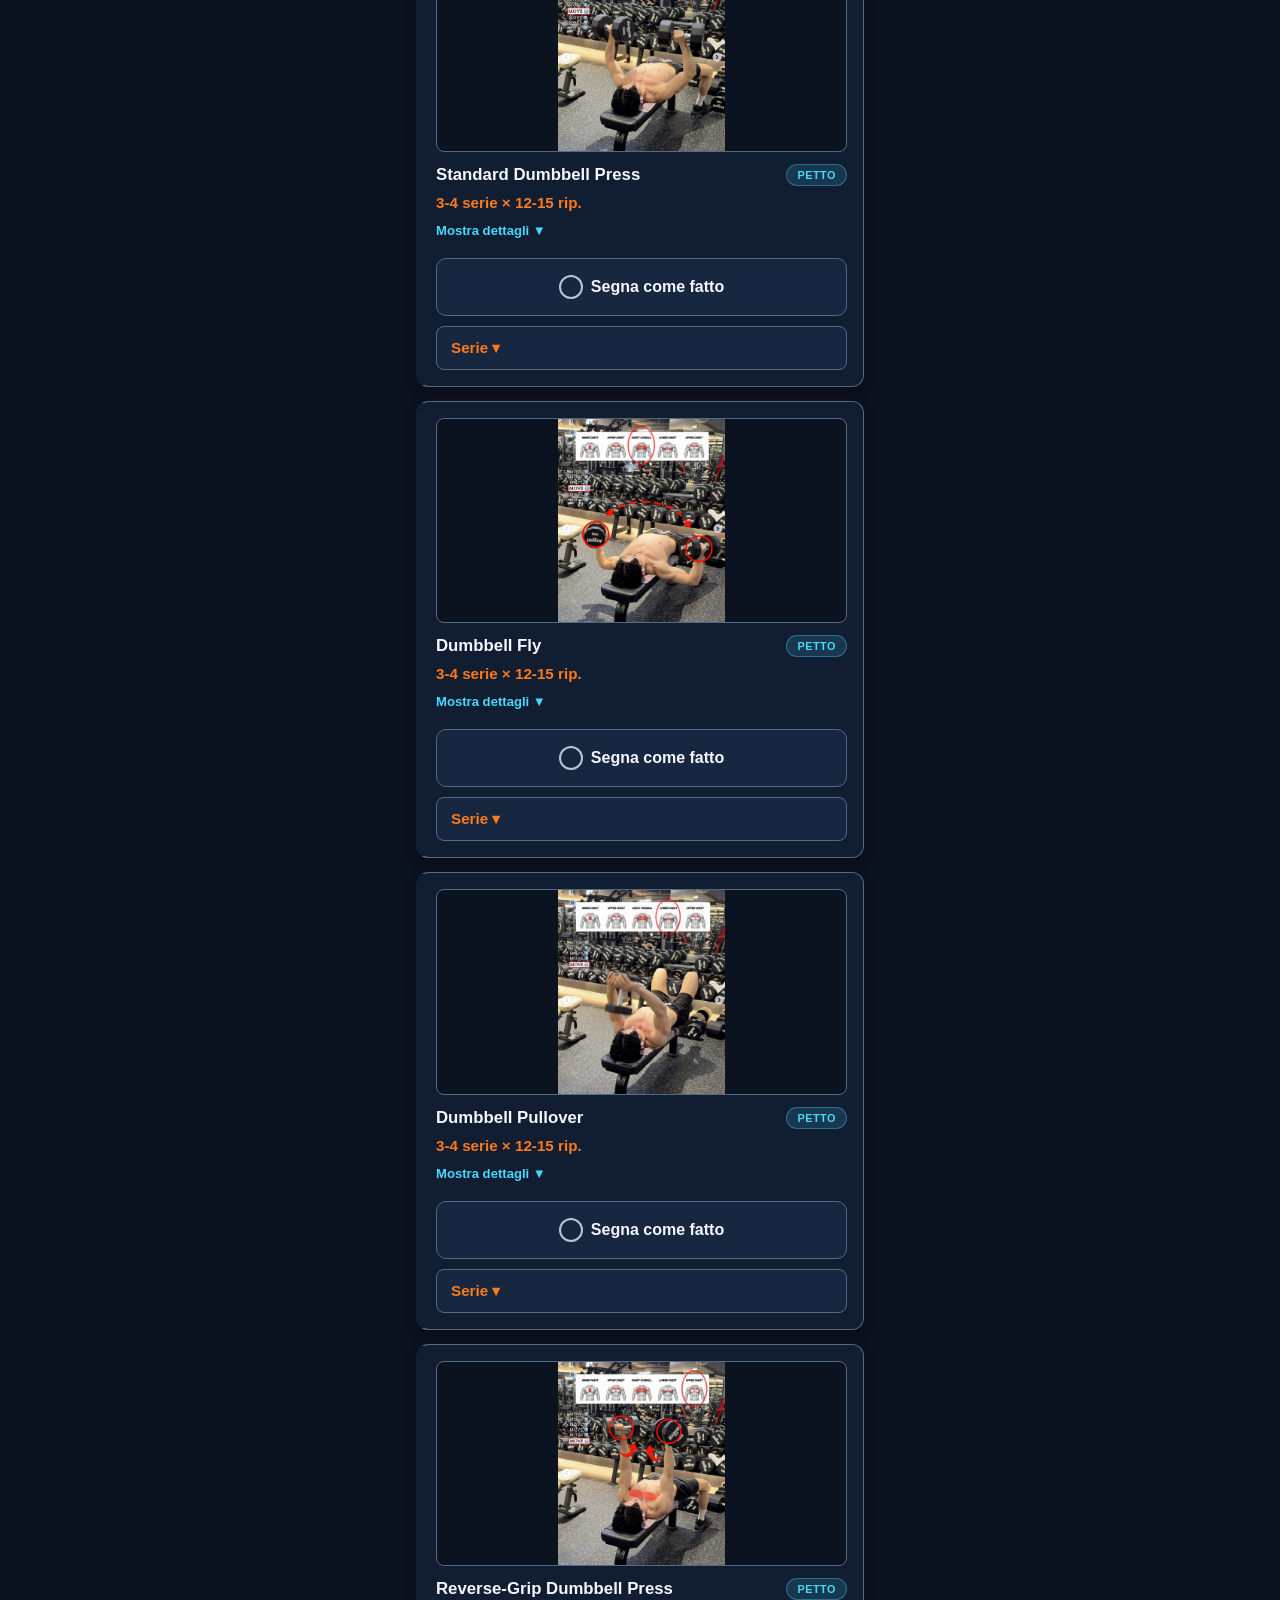
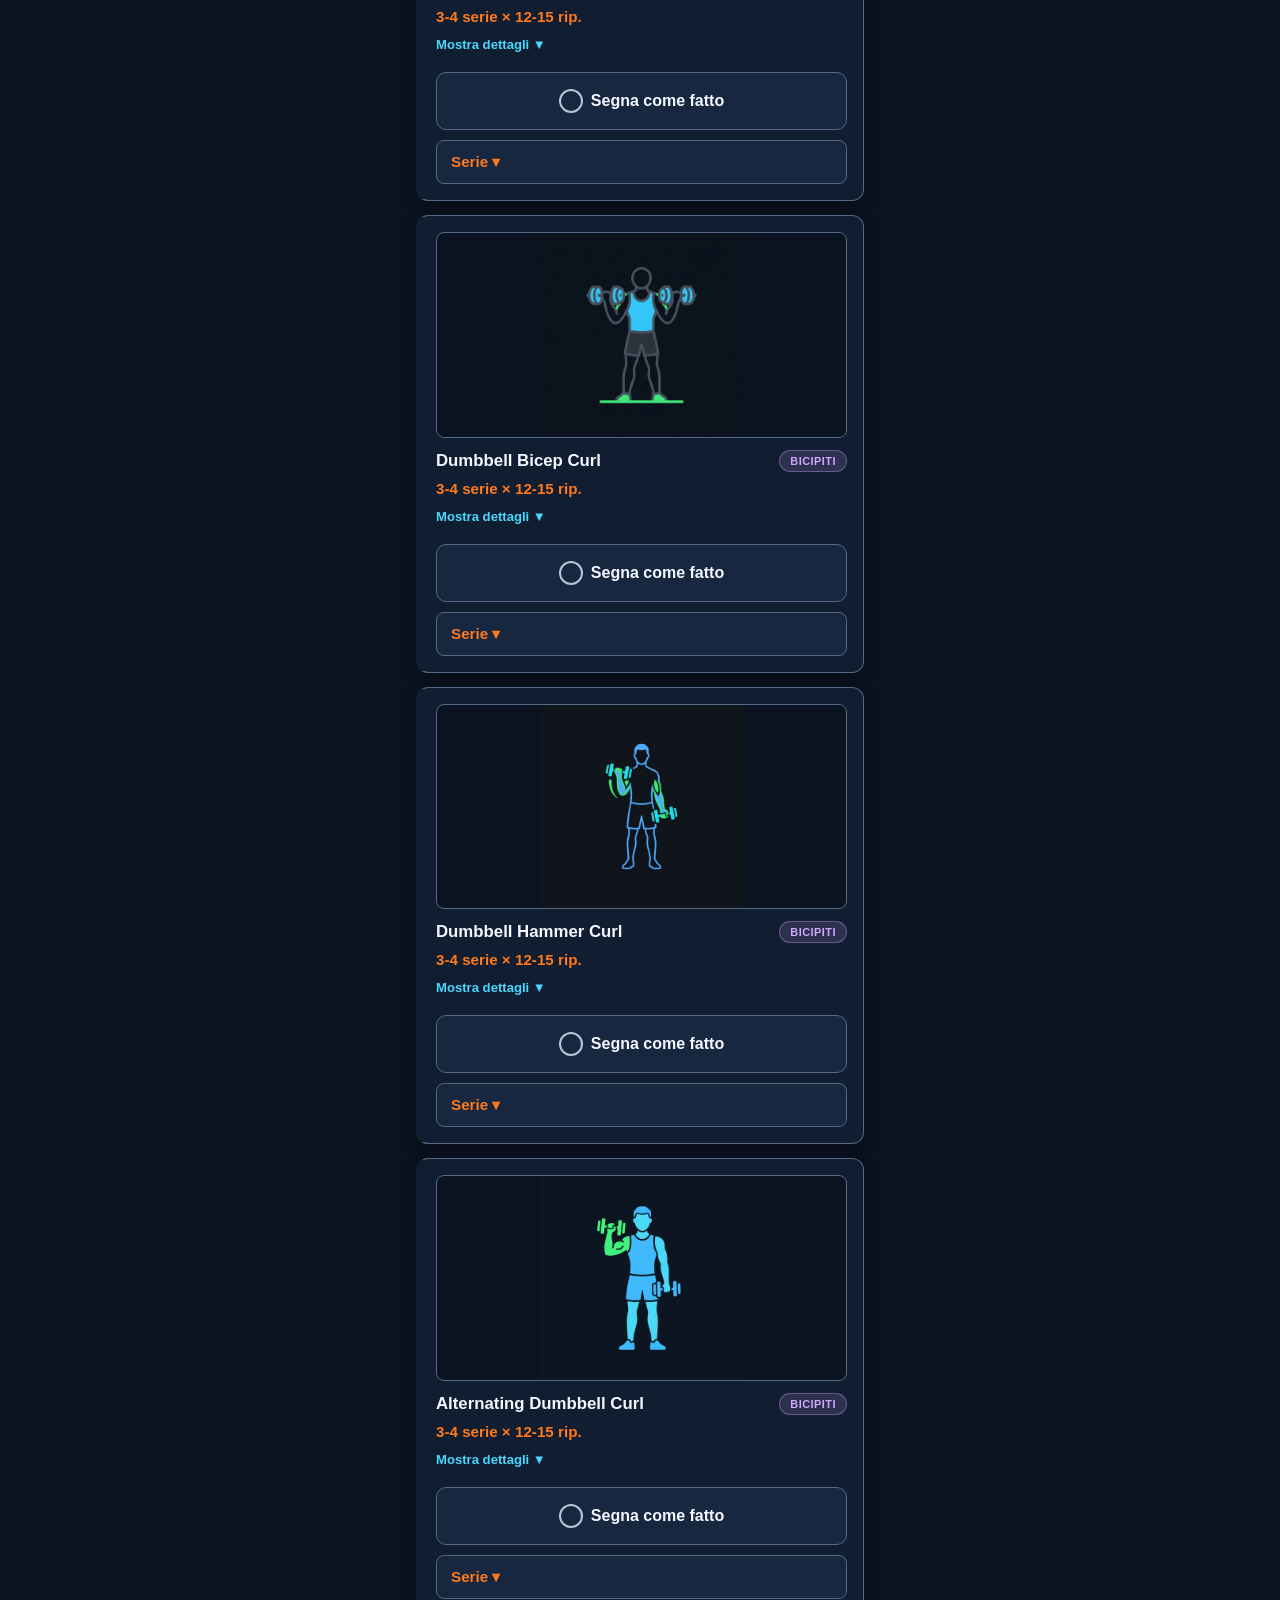
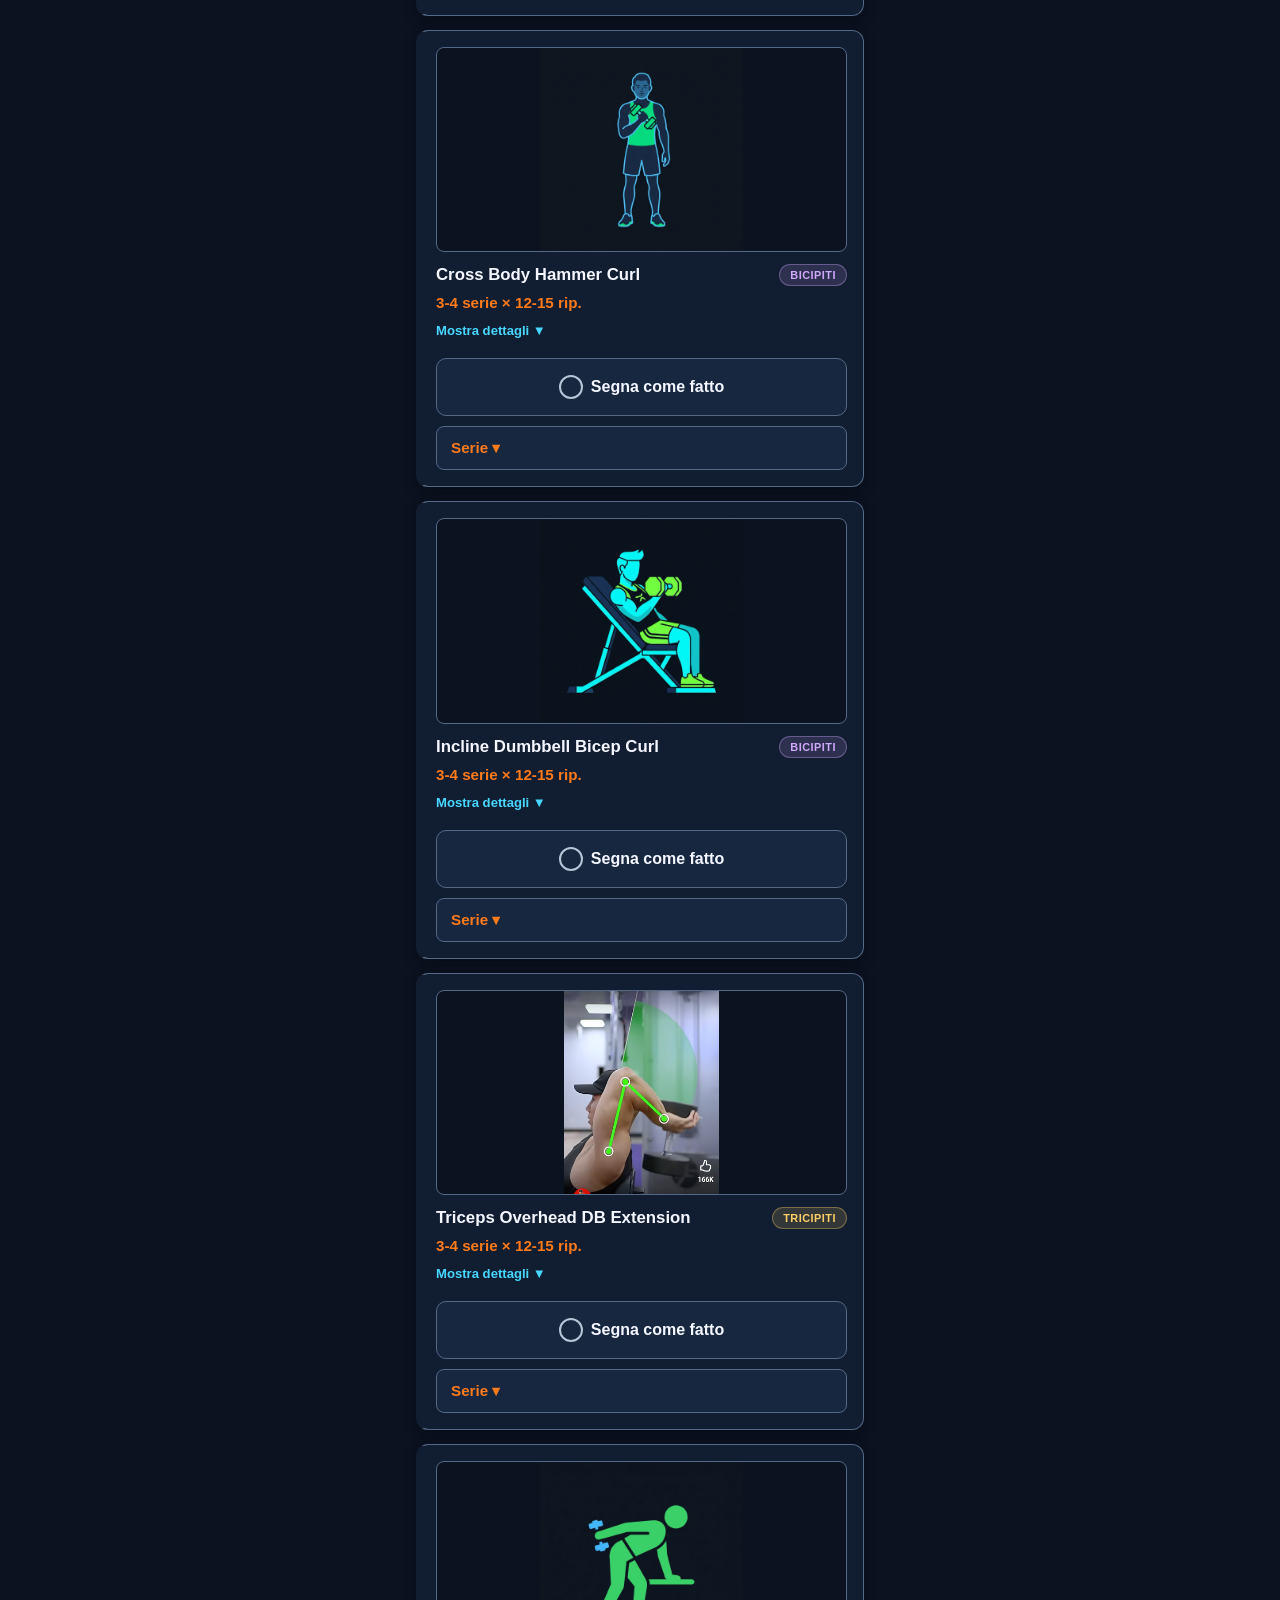
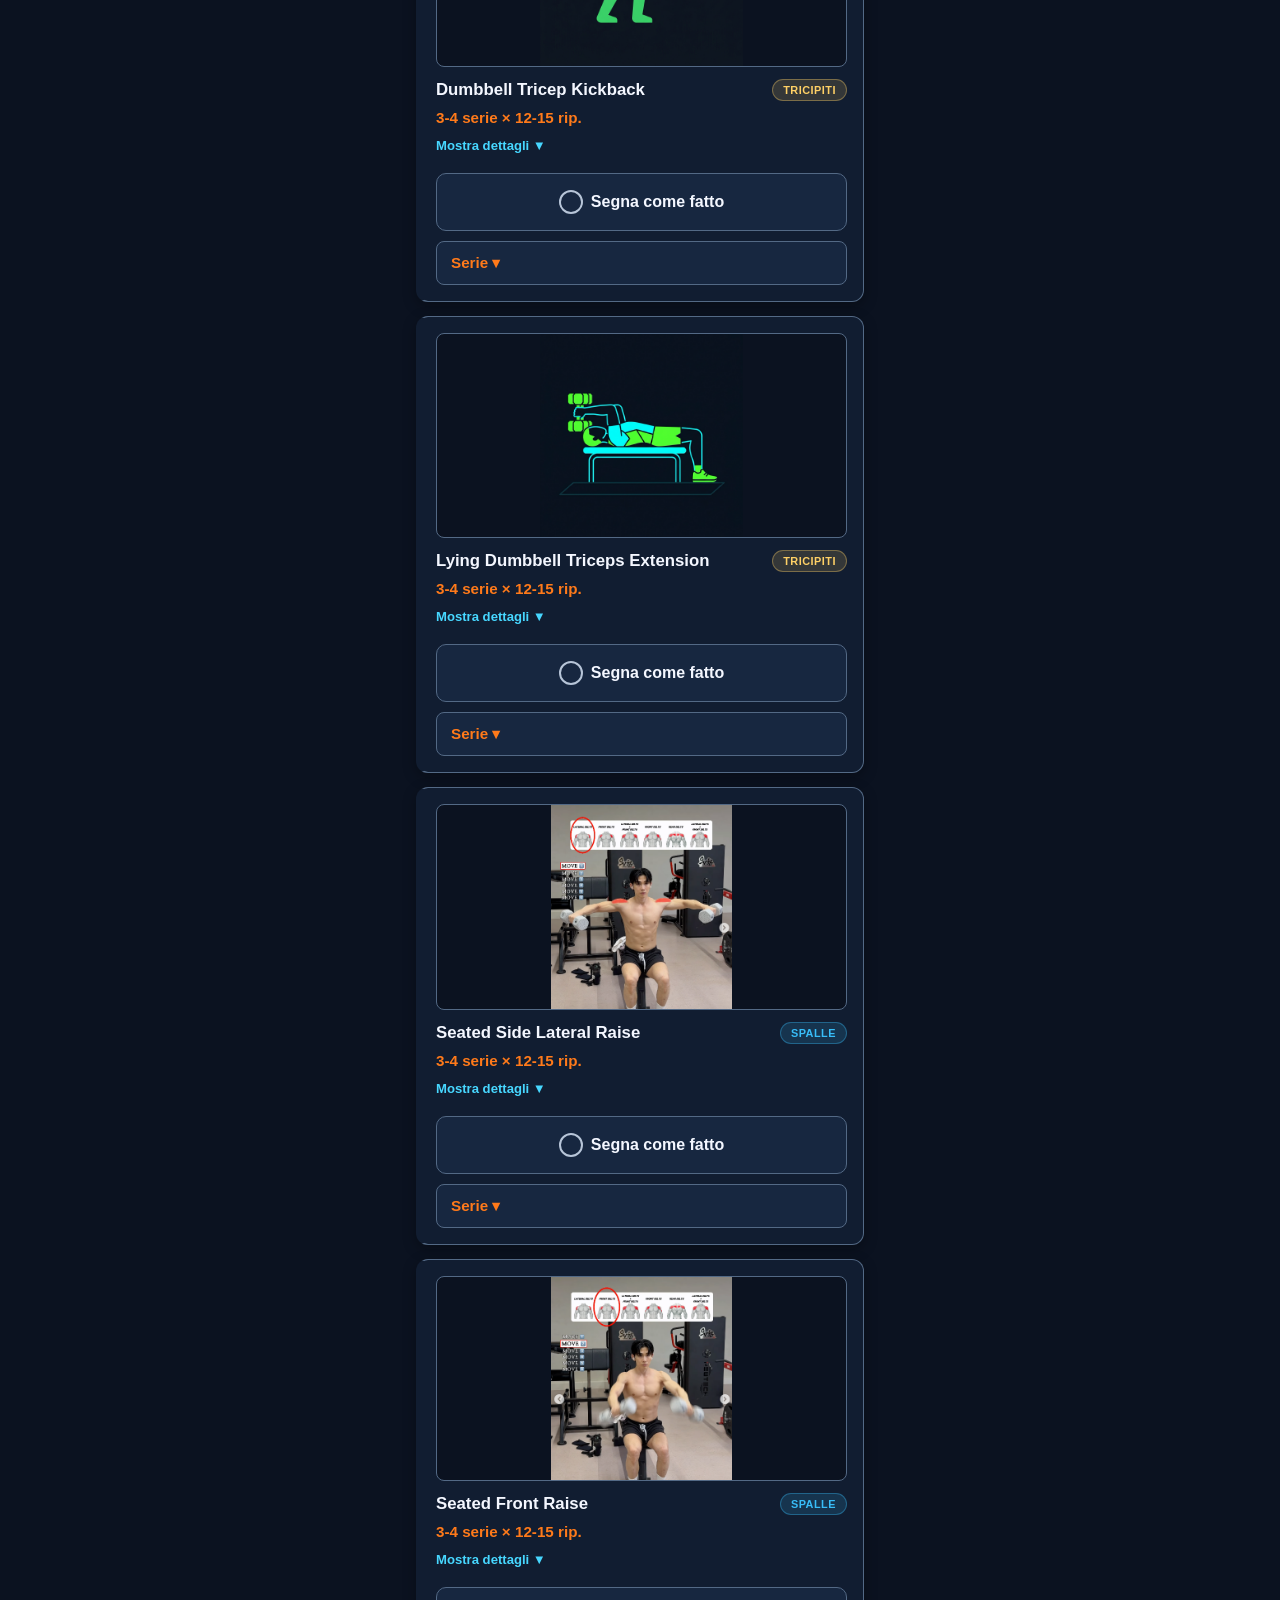
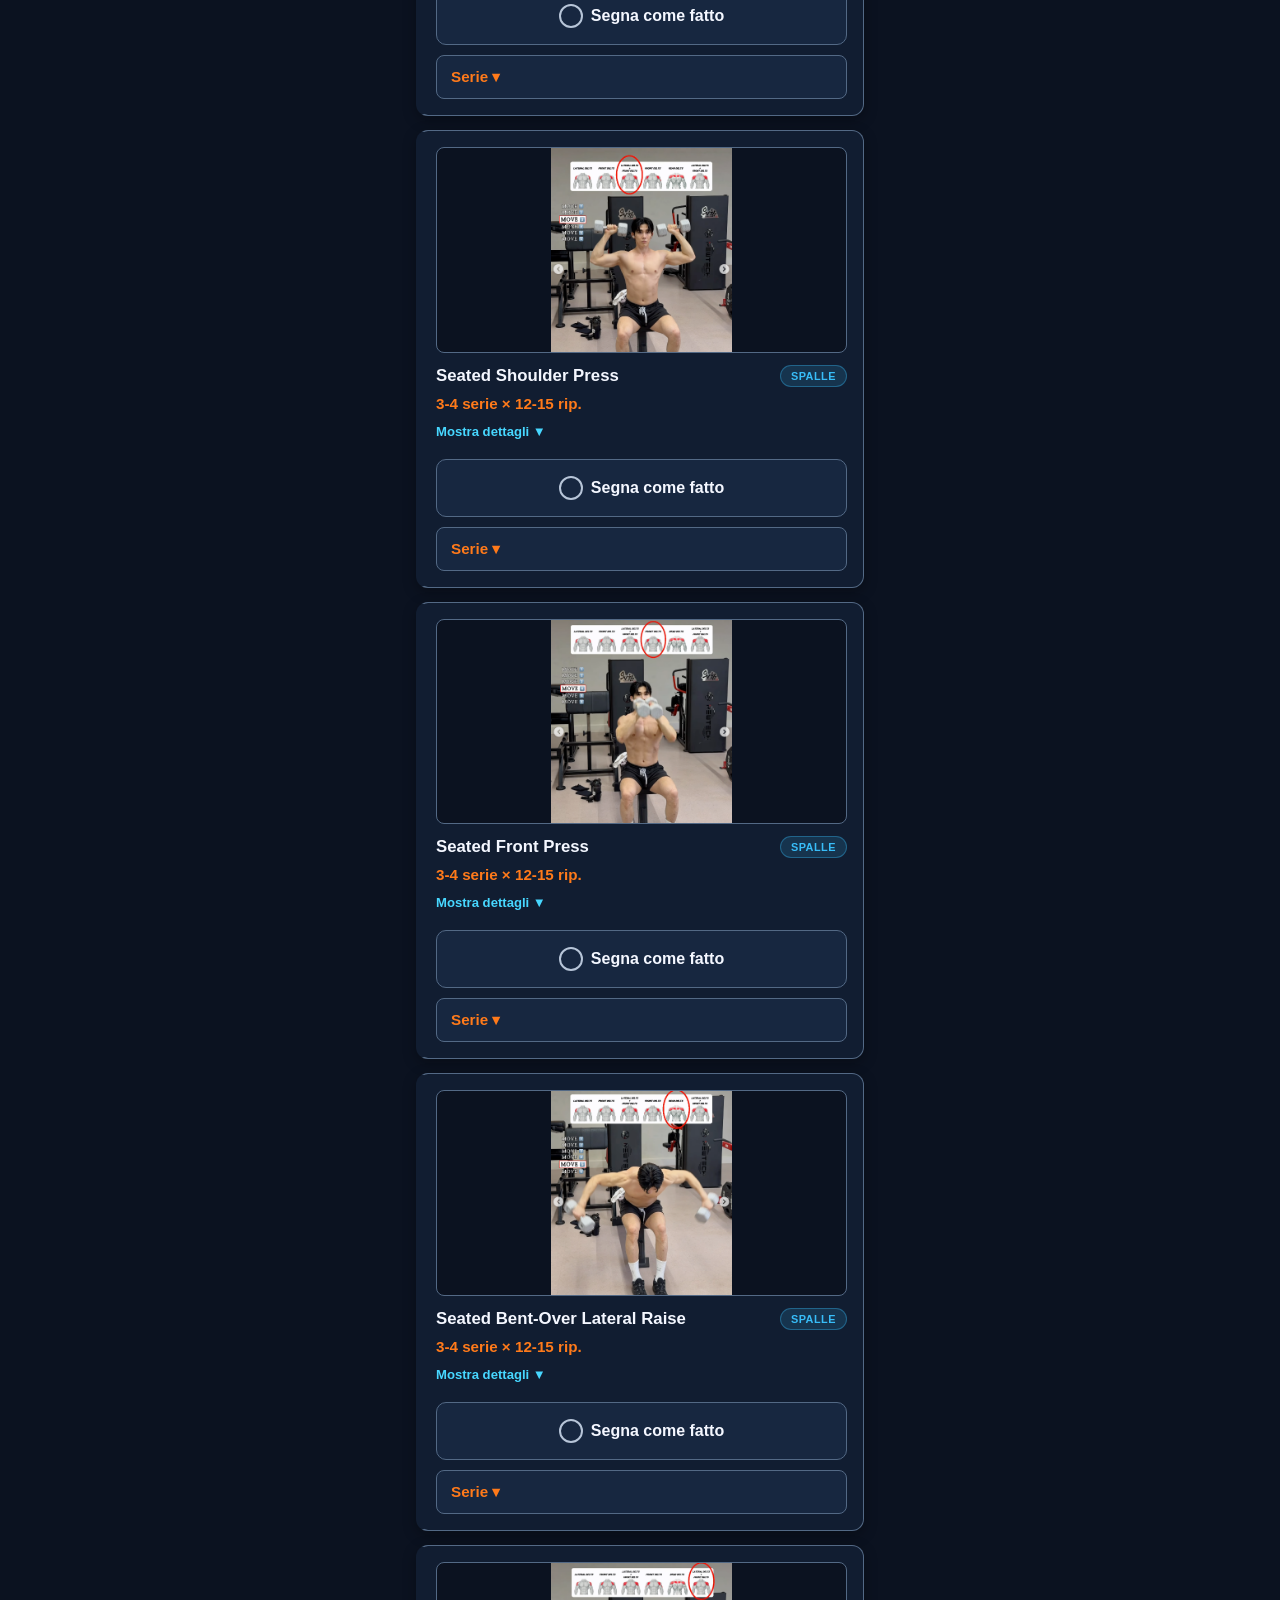
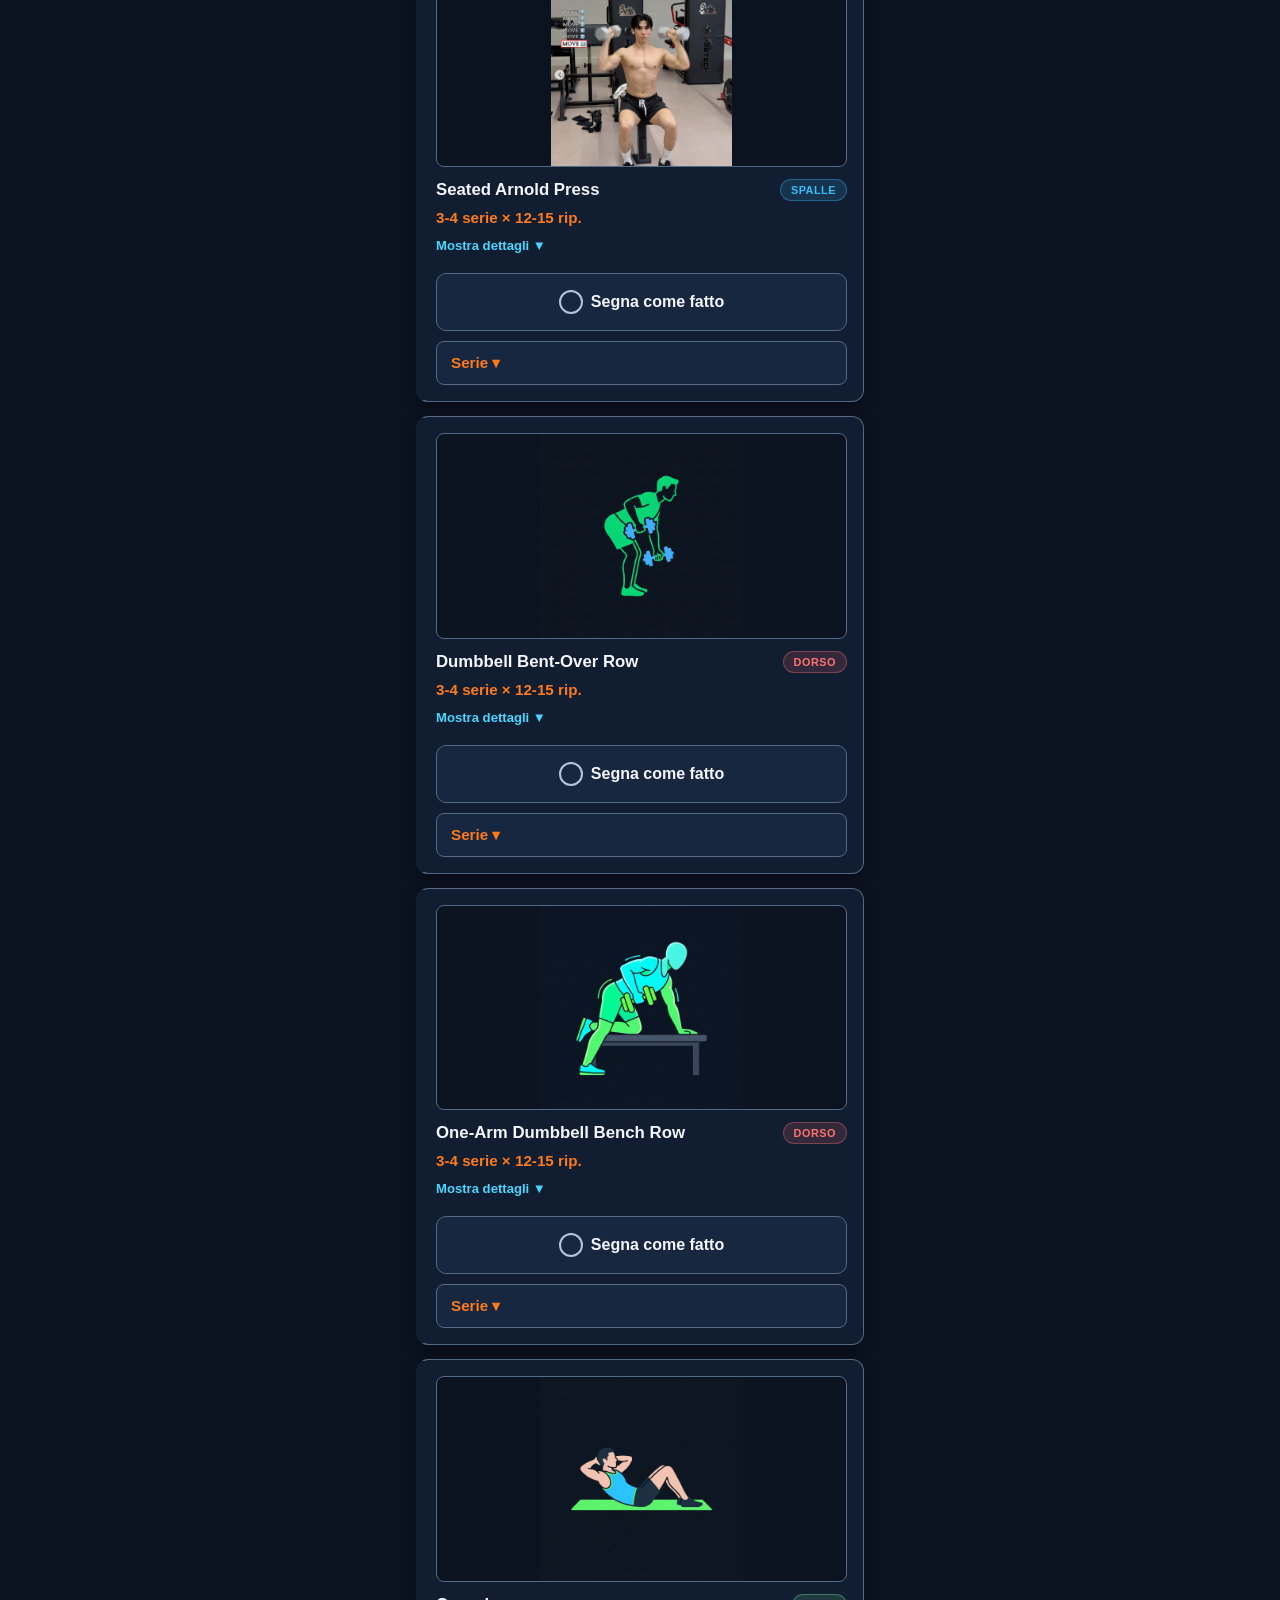
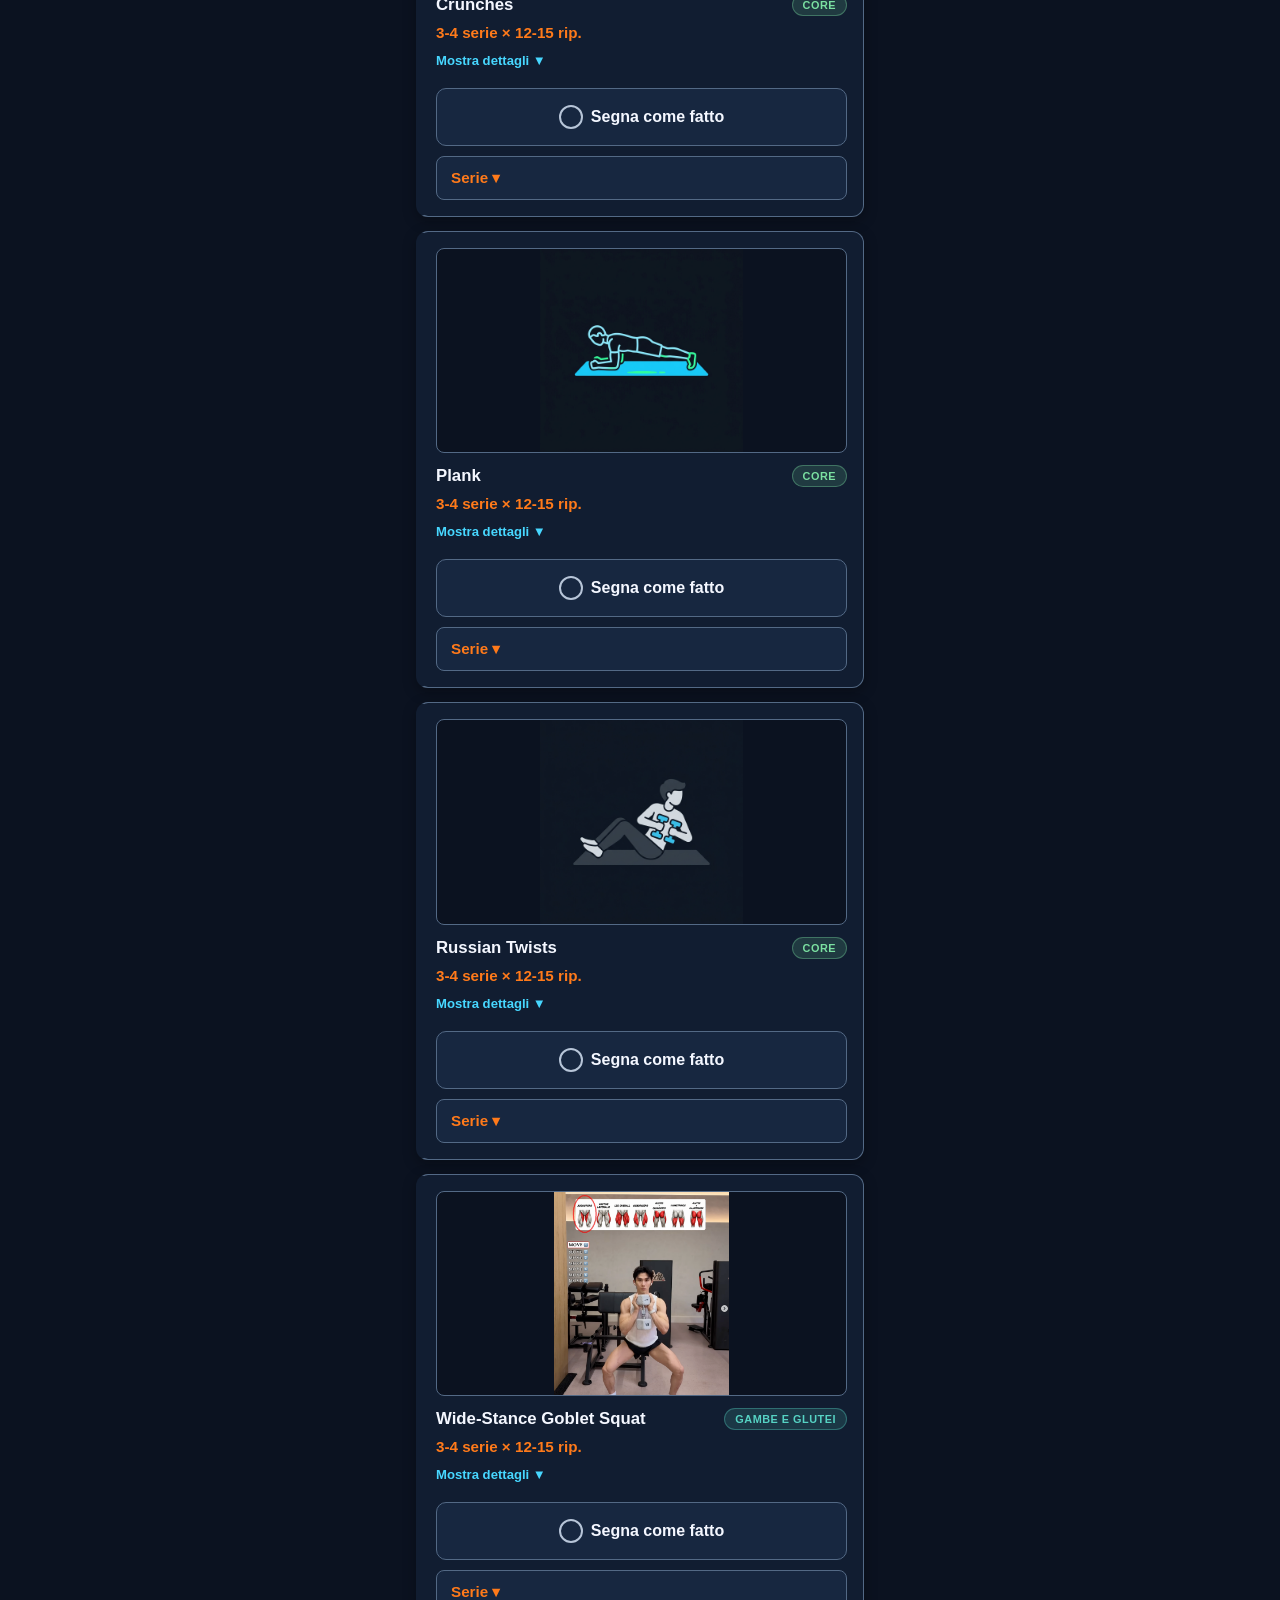
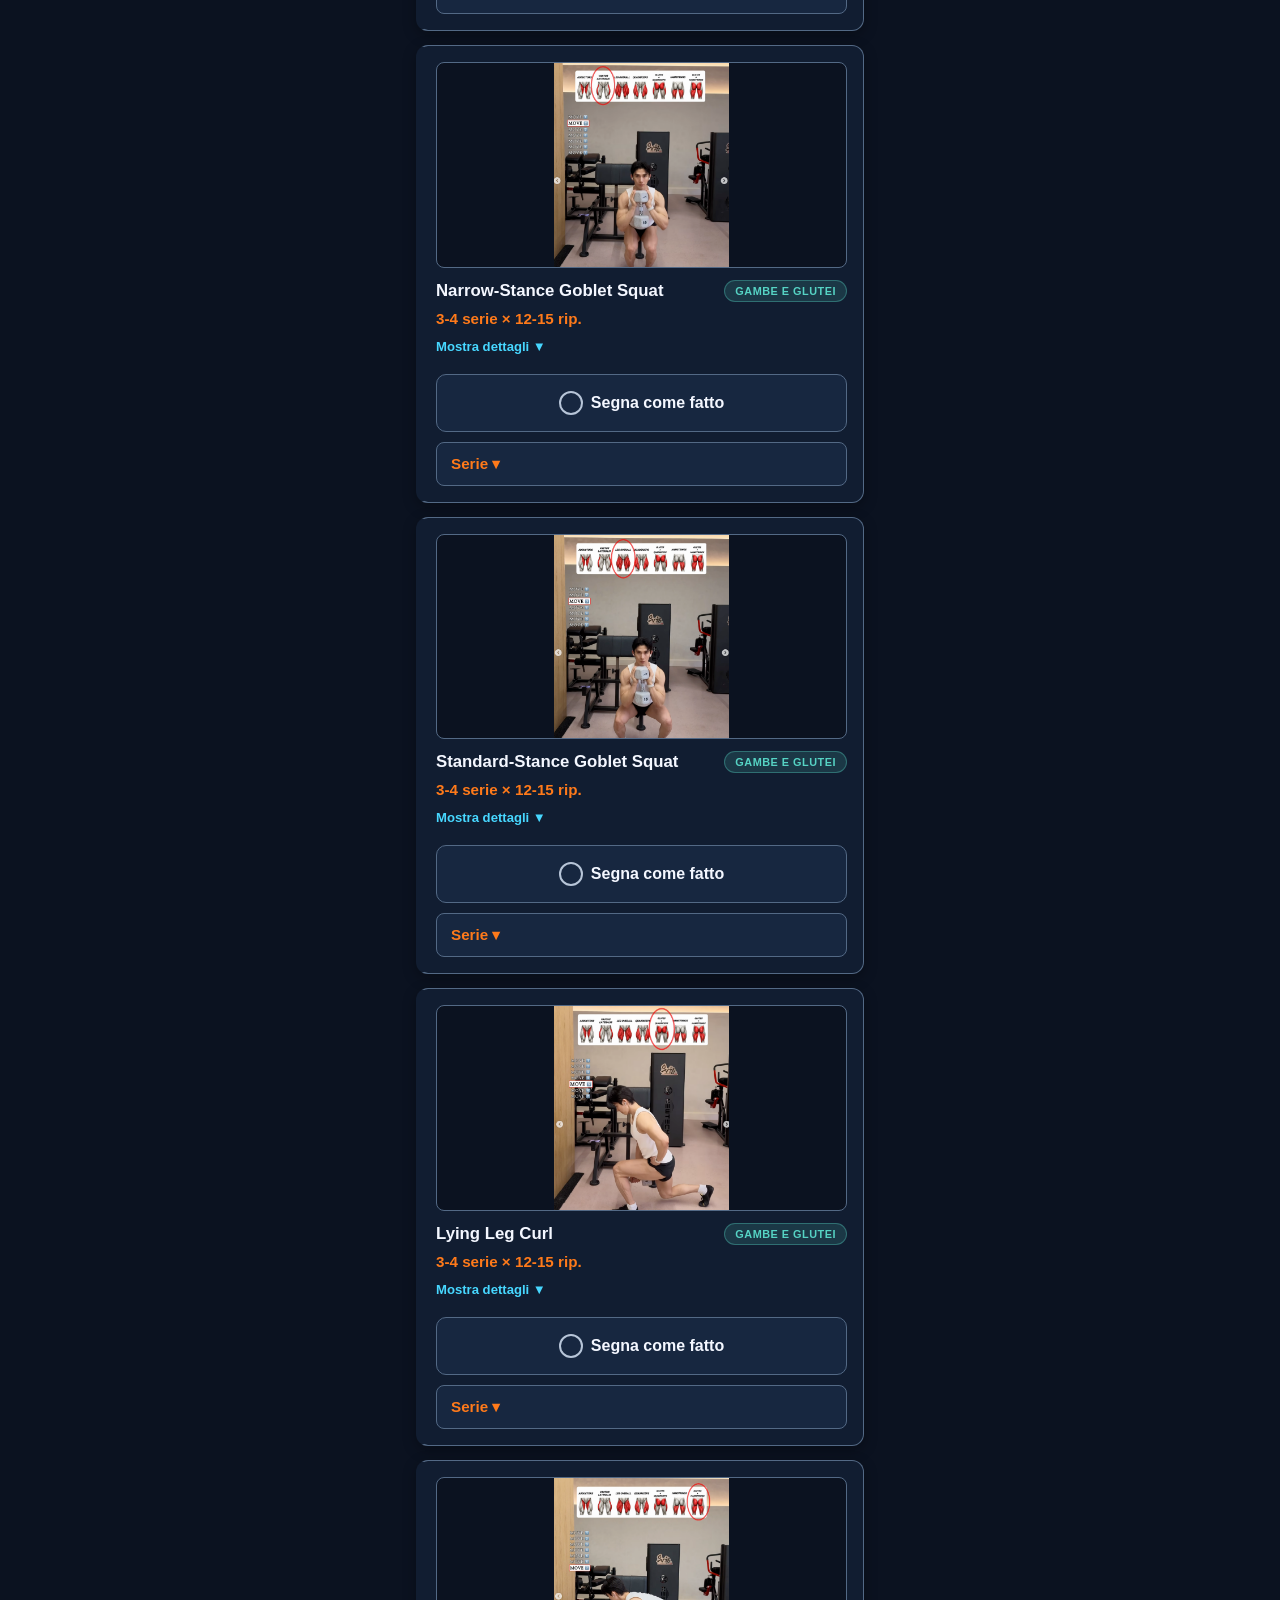
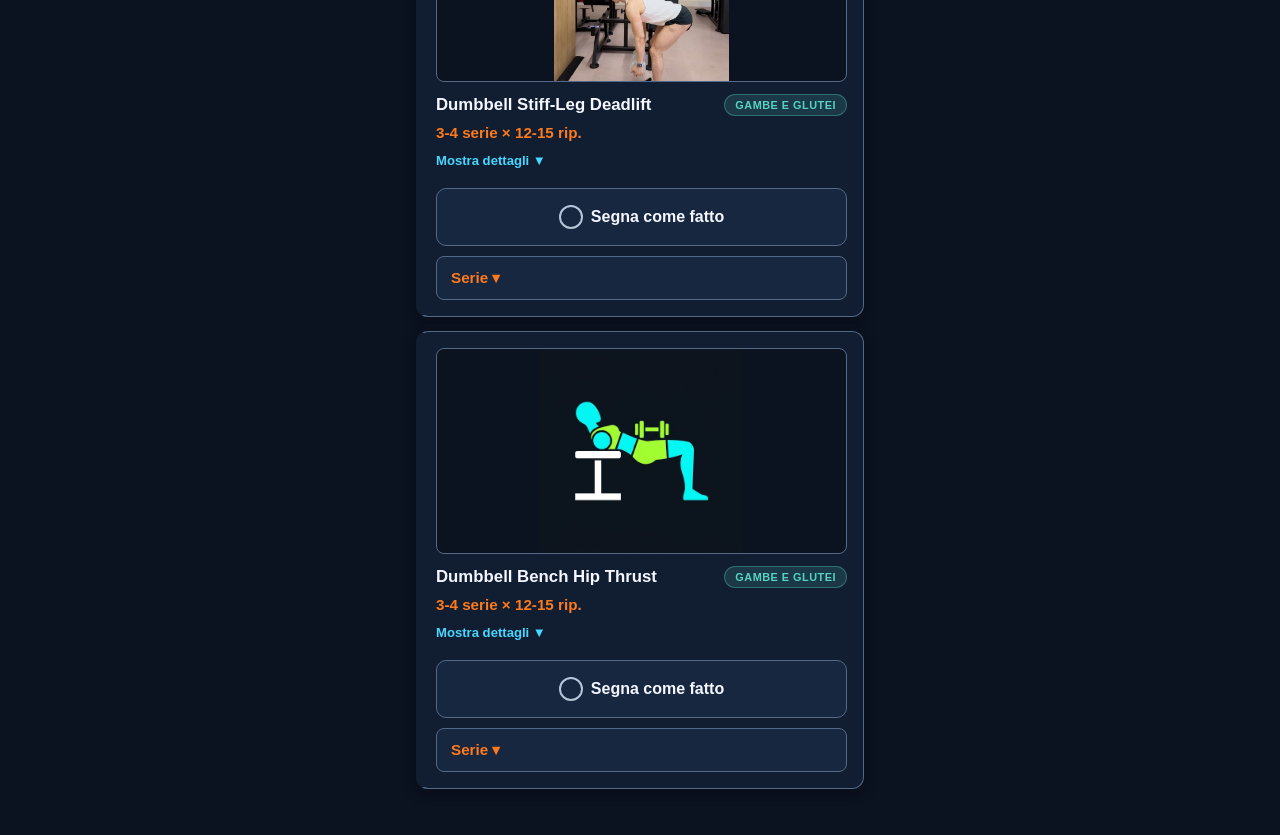
==== commit 6835f32b: "Rimuove completamente il timer di recupero: widget, preset, pulsante rapido e logica JS/Audio" ====
--- a/index.html
+++ b/index.html
@@ -959,187 +959,6 @@
             font-weight: bold;
             margin-left: 4px;
         }
-
-        /* =========================================================
-           TIMER DI RECUPERO GLOBALE (Sticky Bottom Widget)
-           ========================================================= */
-        #workout-timer-widget {
-            position: fixed;
-            bottom: max(16px, env(safe-area-inset-bottom));
-            left: 50%;
-            transform: translateX(-50%);
-            width: calc(100% - 24px);
-            max-width: 456px;
-            background-color: var(--surface-raised);
-            border: 2px solid var(--accent-orange);
-            border-radius: 14px;
-            box-shadow: 0 8px 24px rgba(0, 0, 0, 0.6);
-            z-index: 9998;
-            overflow: hidden;
-            display: block; /* Visibile e pronto */
-            transition: all 0.25s ease;
-        }
-
-        .timer-progress-bar {
-            height: 4px;
-            background: var(--accent-orange-gradient);
-            width: 0%;
-            transition: width 0.25s linear;
-        }
-
-        .timer-widget-content {
-            padding: 8px 14px;
-        }
-
-        .timer-info-row {
-            display: flex;
-            align-items: center;
-            justify-content: space-between;
-            gap: 12px;
-        }
-
-        .timer-title-group {
-            display: flex;
-            align-items: center;
-            gap: 8px;
-            font-weight: 700;
-            font-size: 0.9rem;
-            color: var(--text-primary);
-        }
-
-        .timer-display {
-            font-size: 1.8rem;
-            font-weight: 800;
-            color: var(--accent-orange);
-            font-variant-numeric: tabular-nums;
-            letter-spacing: 0.5px;
-        }
-
-        .timer-toggle-btn {
-            background: transparent;
-            border: none;
-            color: var(--text-secondary);
-            font-size: 1.2rem;
-            cursor: pointer;
-            min-width: 44px;
-            min-height: 44px;
-            display: inline-flex;
-            align-items: center;
-            justify-content: center;
-            border-radius: 8px;
-        }
-
-        .timer-toggle-btn:active {
-            color: var(--text-primary);
-        }
-
-        .timer-expanded-panel {
-            display: none;
-            margin-top: 10px;
-            padding-top: 10px;
-            border-top: 1px solid var(--border-light);
-        }
-
-        .timer-presets-row {
-            display: flex;
-            gap: 6px;
-            margin-bottom: 10px;
-        }
-
-        .timer-preset-btn {
-            flex: 1;
-            min-height: 44px;
-            background-color: var(--surface-blue);
-            border: 1px solid var(--border);
-            border-radius: 8px;
-            color: var(--text-primary);
-            font-size: 0.88rem;
-            font-weight: 700;
-            cursor: pointer;
-            transition: all 0.15s ease;
-        }
-
-        .timer-preset-btn:active {
-            transform: scale(0.96);
-            background: var(--accent-orange);
-            color: #0B1220;
-        }
-
-        .timer-preset-btn.add-time {
-            color: var(--accent-orange);
-            border-color: rgba(255, 122, 26, 0.5);
-        }
-
-        .timer-controls-row {
-            display: flex;
-            gap: 8px;
-        }
-
-        .timer-ctrl-btn {
-            flex: 1;
-            min-height: 44px;
-            background-color: var(--surface-blue);
-            border: 1px solid var(--border);
-            border-radius: 8px;
-            color: var(--text-primary);
-            font-size: 0.9rem;
-            font-weight: 700;
-            cursor: pointer;
-            transition: all 0.15s ease;
-        }
-
-        .timer-ctrl-btn.primary {
-            background: var(--accent-orange-gradient);
-            color: #0B1220;
-            border-color: var(--accent-orange);
-            font-weight: 800;
-        }
-
-        .timer-ctrl-btn:active {
-            transform: scale(0.96);
-        }
-
-        .timer-widget.timer-warning {
-            border-color: var(--warning);
-            box-shadow: 0 0 16px rgba(255, 209, 102, 0.4);
-        }
-
-        .timer-widget.timer-warning .timer-display {
-            color: var(--warning);
-        }
-
-        .timer-widget.timer-ended {
-            border-color: var(--success);
-            box-shadow: 0 0 16px rgba(123, 224, 161, 0.4);
-        }
-
-        .timer-widget.timer-ended .timer-display {
-            color: var(--success);
-        }
-
-        /* Pulsante rapido recupero nella card esercizio */
-        .quick-timer-btn {
-            min-height: 44px;
-            padding: 10px 14px;
-            background-color: var(--surface-raised);
-            border: 1px solid rgba(255, 122, 26, 0.5);
-            border-radius: 8px;
-            color: var(--accent-orange);
-            font-size: 0.9rem;
-            font-weight: 700;
-            cursor: pointer;
-            white-space: nowrap;
-            display: inline-flex;
-            align-items: center;
-            justify-content: center;
-            transition: all 0.15s ease;
-        }
-
-        .quick-timer-btn:active {
-            transform: scale(0.96);
-            background: var(--accent-orange);
-            color: #0B1220;
-        }
     </style>
 </head>
 <body>
@@ -1215,35 +1034,6 @@
             <div id="backup-list-container" style="display:none; background:var(--surface-blue); border:1px solid var(--border); border-radius:10px; padding:12px;"></div>
         </div>
         <p id="data-status" style="font-size:0.8rem; color:var(--text-secondary); margin-top:8px; text-align:center;"></p>
-    </div>
-
-    <!-- Timer di Recupero Globale (Sticky Bottom) -->
-    <div id="workout-timer-widget" class="timer-widget">
-        <div class="timer-progress-bar" id="timer-progress-bar"></div>
-        <div class="timer-widget-content">
-            <div class="timer-info-row">
-                <div class="timer-title-group">
-                    <span class="timer-icon">⏱️</span>
-                    <span class="timer-status-text" id="timer-status-text">Recupero</span>
-                </div>
-                <div class="timer-display" id="timer-display">01:00</div>
-                <button type="button" class="timer-toggle-btn" id="timer-toggle-btn" onclick="toggleTimerExpand()" aria-label="Espandi o comprimi timer">▲</button>
-            </div>
-            <div class="timer-expanded-panel" id="timer-expanded-panel">
-                <div class="timer-presets-row">
-                    <button type="button" class="timer-preset-btn" onclick="startTimerPreset(45)">45s</button>
-                    <button type="button" class="timer-preset-btn" onclick="startTimerPreset(60)">60s</button>
-                    <button type="button" class="timer-preset-btn" onclick="startTimerPreset(90)">90s</button>
-                    <button type="button" class="timer-preset-btn" onclick="startTimerPreset(120)">120s</button>
-                    <button type="button" class="timer-preset-btn add-time" onclick="addTimerSeconds(15)">+15s</button>
-                </div>
-                <div class="timer-controls-row">
-                    <button type="button" class="timer-ctrl-btn primary" id="timer-play-btn" onclick="toggleTimerPlay()">Avvia</button>
-                    <button type="button" class="timer-ctrl-btn" onclick="resetTimer()">Reset</button>
-                    <button type="button" class="timer-ctrl-btn" onclick="closeTimerWidget()">Nascondi</button>
-                </div>
-            </div>
-        </div>
     </div>
 
     <script>
@@ -2329,10 +2119,7 @@
                     <span class="check">✓</span>
                     <span class="done-label">${done ? 'Fatto' : 'Segna come fatto'}</span>
                 </button>
-                <div style="display: flex; gap: 8px; margin-top: 10px;">
-                    <button type="button" class="toggle-series-btn" style="flex: 1; margin-top: 0;" onclick="toggleSeriesAccordion('${id}', this)">Serie ▾</button>
-                    <button type="button" class="quick-timer-btn" onclick="startTimerPreset(60)" title="Avvia recupero 60s">⏱️ 60s</button>
-                </div>
+                <button type="button" class="toggle-series-btn" onclick="toggleSeriesAccordion('${id}', this)">Serie ▾</button>
                 <div class="series-accordion" id="series-accordion-${id}" style="display: none;">
                     ${lastHint ? `<div class="series-last-hint">${lastHint}</div>` : ''}
                     <div class="series-list" id="series-list-${id}">
@@ -2919,202 +2706,14 @@
             maybeDailyBackup();
         });
 
-        /* =========================================================
-           TIMER DI RECUPERO GLOBALE (Workout-Centric, Offline-First)
-           ========================================================= */
-        let timerTargetTimestamp = null;
-        let timerDurationSeconds = 60;
-        let timerRemainingSeconds = 60;
-        let timerIsRunning = false;
-        let timerIntervalId = null;
-        let timerIsExpanded = false;
-
-        function formatTimerTime(totalSec) {
-            const m = Math.floor(totalSec / 60);
-            const s = totalSec % 60;
-            return `${String(m).padStart(2, '0')}:${String(s).padStart(2, '0')}`;
-        }
-
-        function updateTimerUI() {
-            const widget = document.getElementById('workout-timer-widget');
-            const display = document.getElementById('timer-display');
-            const statusText = document.getElementById('timer-status-text');
-            const playBtn = document.getElementById('timer-play-btn');
-            const pBar = document.getElementById('timer-progress-bar');
-            if (!widget || !display) return;
-
-            if (timerIsRunning) {
-                const now = Date.now();
-                const diffMs = timerTargetTimestamp - now;
-                timerRemainingSeconds = Math.max(0, Math.ceil(diffMs / 1000));
-
-                if (timerRemainingSeconds <= 0) {
-                    timerRemainingSeconds = 0;
-                    timerIsRunning = false;
-                    clearInterval(timerIntervalId);
-                    timerIntervalId = null;
-                    onTimerComplete();
-                }
-            }
-
-            display.textContent = formatTimerTime(timerRemainingSeconds);
-
-            // Aggiornamento barra di progresso
-            const total = Math.max(1, timerDurationSeconds);
-            const progressPercent = Math.max(0, Math.min(100, ((total - timerRemainingSeconds) / total) * 100));
-            if (pBar) {
-                pBar.style.width = `${progressPercent}%`;
-            }
-
-            // Stati di colore & avvisi
-            widget.classList.toggle('timer-active', timerIsRunning);
-            widget.classList.toggle('timer-warning', timerIsRunning && timerRemainingSeconds <= 5 && timerRemainingSeconds > 0);
-            widget.classList.toggle('timer-ended', timerRemainingSeconds === 0 && !timerIsRunning);
-
-            if (playBtn) {
-                playBtn.textContent = timerIsRunning ? 'Pausa' : (timerRemainingSeconds === 0 ? 'Ricomincia' : 'Avvia');
-            }
-            if (statusText) {
-                if (timerRemainingSeconds === 0) {
-                    statusText.textContent = '🎉 Pronto alla serie!';
-                } else if (timerIsRunning) {
-                    statusText.textContent = timerRemainingSeconds <= 5 ? '⚠️ Quasi pronto!' : 'Recupero in corso';
-                } else {
-                    statusText.textContent = 'Recupero in pausa';
-                }
-            }
-        }
-
-        function startTimerPreset(seconds) {
-            timerDurationSeconds = seconds;
-            timerRemainingSeconds = seconds;
-            timerTargetTimestamp = Date.now() + seconds * 1000;
-            timerIsRunning = true;
-            if (timerIntervalId) clearInterval(timerIntervalId);
-            timerIntervalId = setInterval(updateTimerUI, 250);
-            showTimerWidget();
-            updateTimerUI();
-        }
-
-        function addTimerSeconds(addSec) {
-            if (timerIsRunning) {
-                timerTargetTimestamp += addSec * 1000;
-            }
-            timerDurationSeconds += addSec;
-            timerRemainingSeconds += addSec;
-            updateTimerUI();
-        }
-
-        function toggleTimerPlay() {
-            if (timerIsRunning) {
-                timerIsRunning = false;
-                if (timerIntervalId) clearInterval(timerIntervalId);
-                timerIntervalId = null;
-                updateTimerUI();
-            } else {
-                if (timerRemainingSeconds <= 0) {
-                    timerRemainingSeconds = timerDurationSeconds || 60;
-                }
-                timerTargetTimestamp = Date.now() + timerRemainingSeconds * 1000;
-                timerIsRunning = true;
-                if (timerIntervalId) clearInterval(timerIntervalId);
-                timerIntervalId = setInterval(updateTimerUI, 250);
-                showTimerWidget();
-                updateTimerUI();
-            }
-        }
-
-        function resetTimer() {
-            timerIsRunning = false;
-            if (timerIntervalId) clearInterval(timerIntervalId);
-            timerIntervalId = null;
-            timerRemainingSeconds = timerDurationSeconds;
-            const widget = document.getElementById('workout-timer-widget');
-            if (widget) {
-                widget.classList.remove('timer-ended', 'timer-warning');
-            }
-            updateTimerUI();
-        }
-
-        function showTimerWidget() {
-            const widget = document.getElementById('workout-timer-widget');
-            if (widget) {
-                widget.style.display = 'block';
-            }
-        }
-
-        function closeTimerWidget() {
-            const widget = document.getElementById('workout-timer-widget');
-            if (widget) {
-                if (!timerIsRunning) {
-                    widget.style.display = 'none';
-                } else {
-                    collapseTimer();
-                }
-            }
-        }
-
-        function toggleTimerExpand() {
-            timerIsExpanded = !timerIsExpanded;
-            const panel = document.getElementById('timer-expanded-panel');
-            const toggleBtn = document.getElementById('timer-toggle-btn');
-            if (panel) {
-                panel.style.display = timerIsExpanded ? 'block' : 'none';
-            }
-            if (toggleBtn) {
-                toggleBtn.textContent = timerIsExpanded ? '▼' : '▲';
-            }
-        }
-
-        function collapseTimer() {
-            timerIsExpanded = false;
-            const panel = document.getElementById('timer-expanded-panel');
-            const toggleBtn = document.getElementById('timer-toggle-btn');
-            if (panel) panel.style.display = 'none';
-            if (toggleBtn) toggleBtn.textContent = '▲';
-        }
-
-        function onTimerComplete() {
-            updateTimerUI();
-            if (navigator.vibrate) {
-                try { navigator.vibrate([200, 100, 200, 100, 300]); } catch(e) {}
-            }
-            playBeepSound();
-        }
-
-        function playBeepSound() {
-            try {
-                const AudioCtx = window.AudioContext || window.webkitAudioContext;
-                if (!AudioCtx) return;
-                const ctx = new AudioCtx();
-                const osc = ctx.createOscillator();
-                const gain = ctx.createGain();
-                osc.type = 'sine';
-                osc.frequency.setValueAtTime(880, ctx.currentTime);
-                osc.frequency.setValueAtTime(1174.66, ctx.currentTime + 0.15);
-                gain.gain.setValueAtTime(0.2, ctx.currentTime);
-                gain.gain.exponentialRampToValueAtTime(0.01, ctx.currentTime + 0.5);
-                osc.connect(gain);
-                gain.connect(ctx.destination);
-                osc.start();
-                osc.stop(ctx.currentTime + 0.5);
-            } catch(e) {}
-        }
-
         document.addEventListener('visibilitychange', () => {
             if (!document.hidden) {
                 checkDateChangeOnResume();
-                if (timerIsRunning) {
-                    updateTimerUI();
-                }
             }
         });
 
         window.addEventListener('focus', () => {
             checkDateChangeOnResume();
-            if (timerIsRunning) {
-                updateTimerUI();
-            }
         });
 
         /* =========================================================
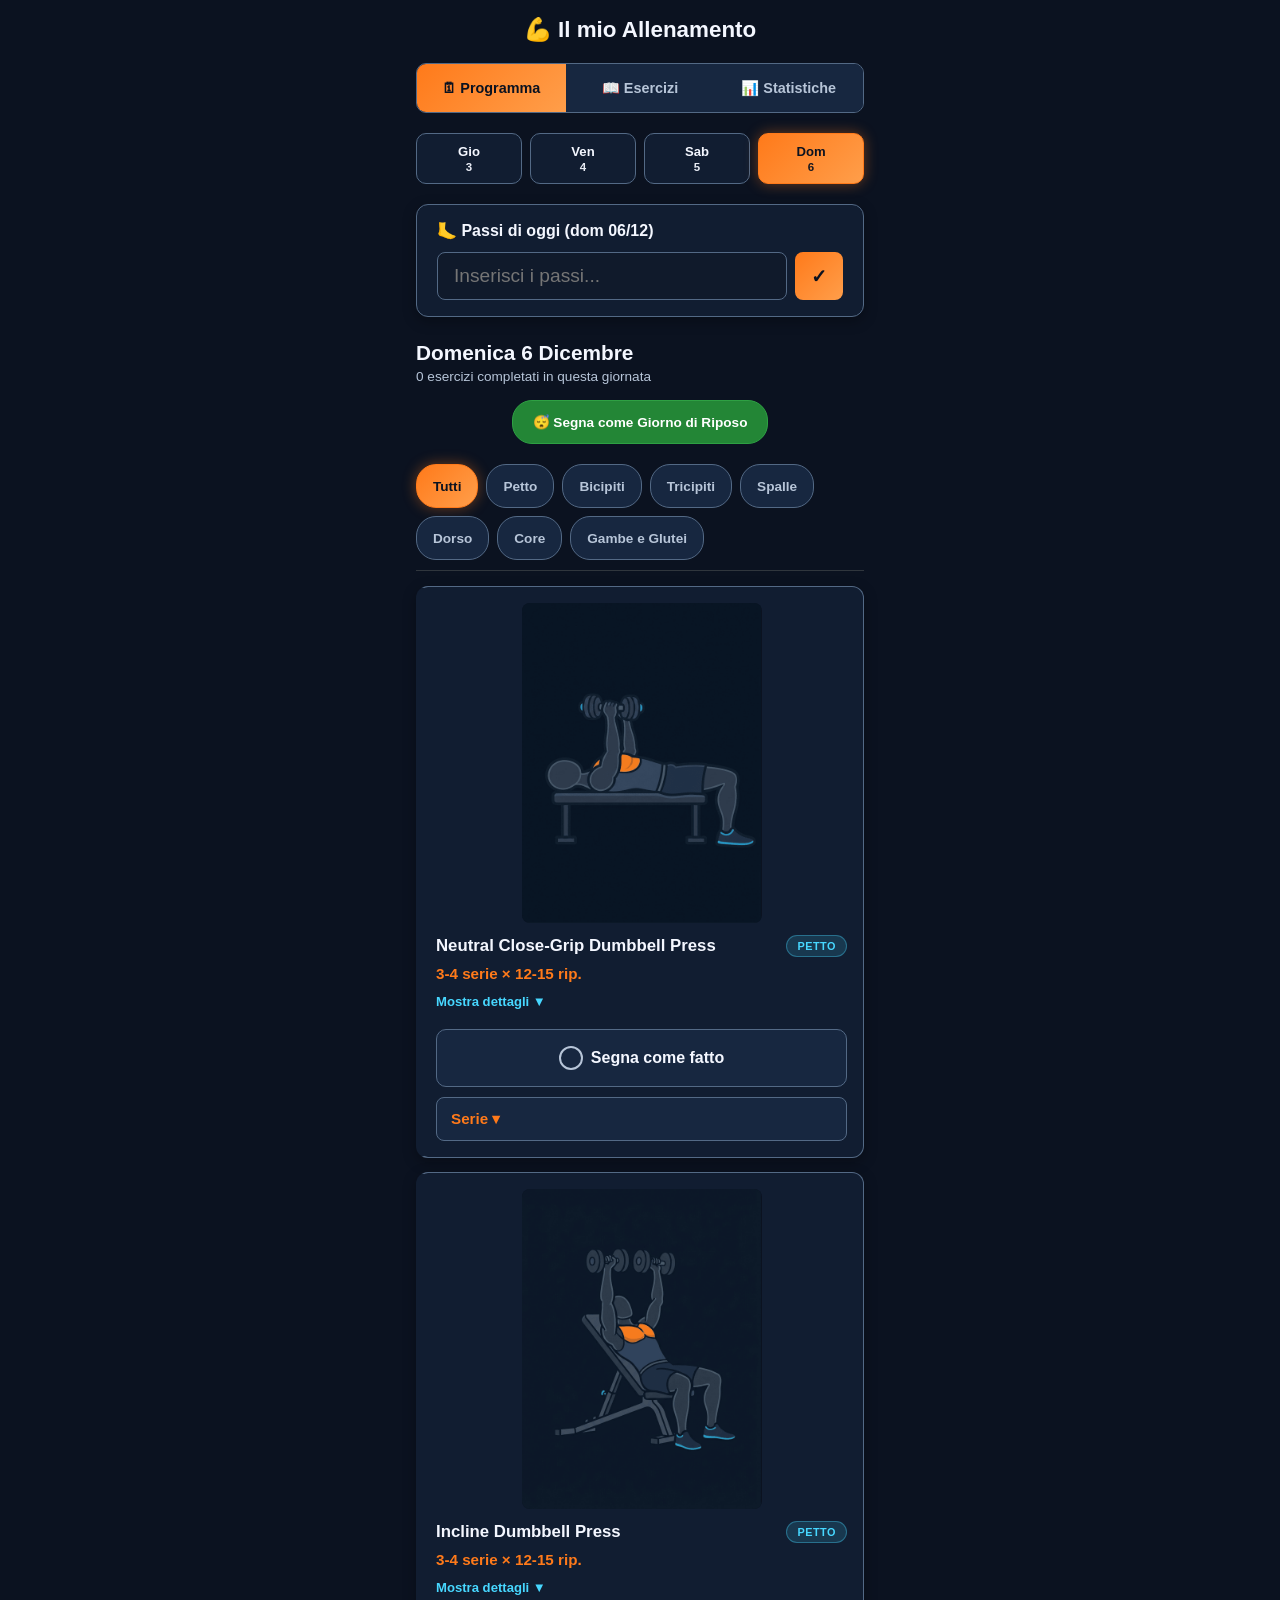
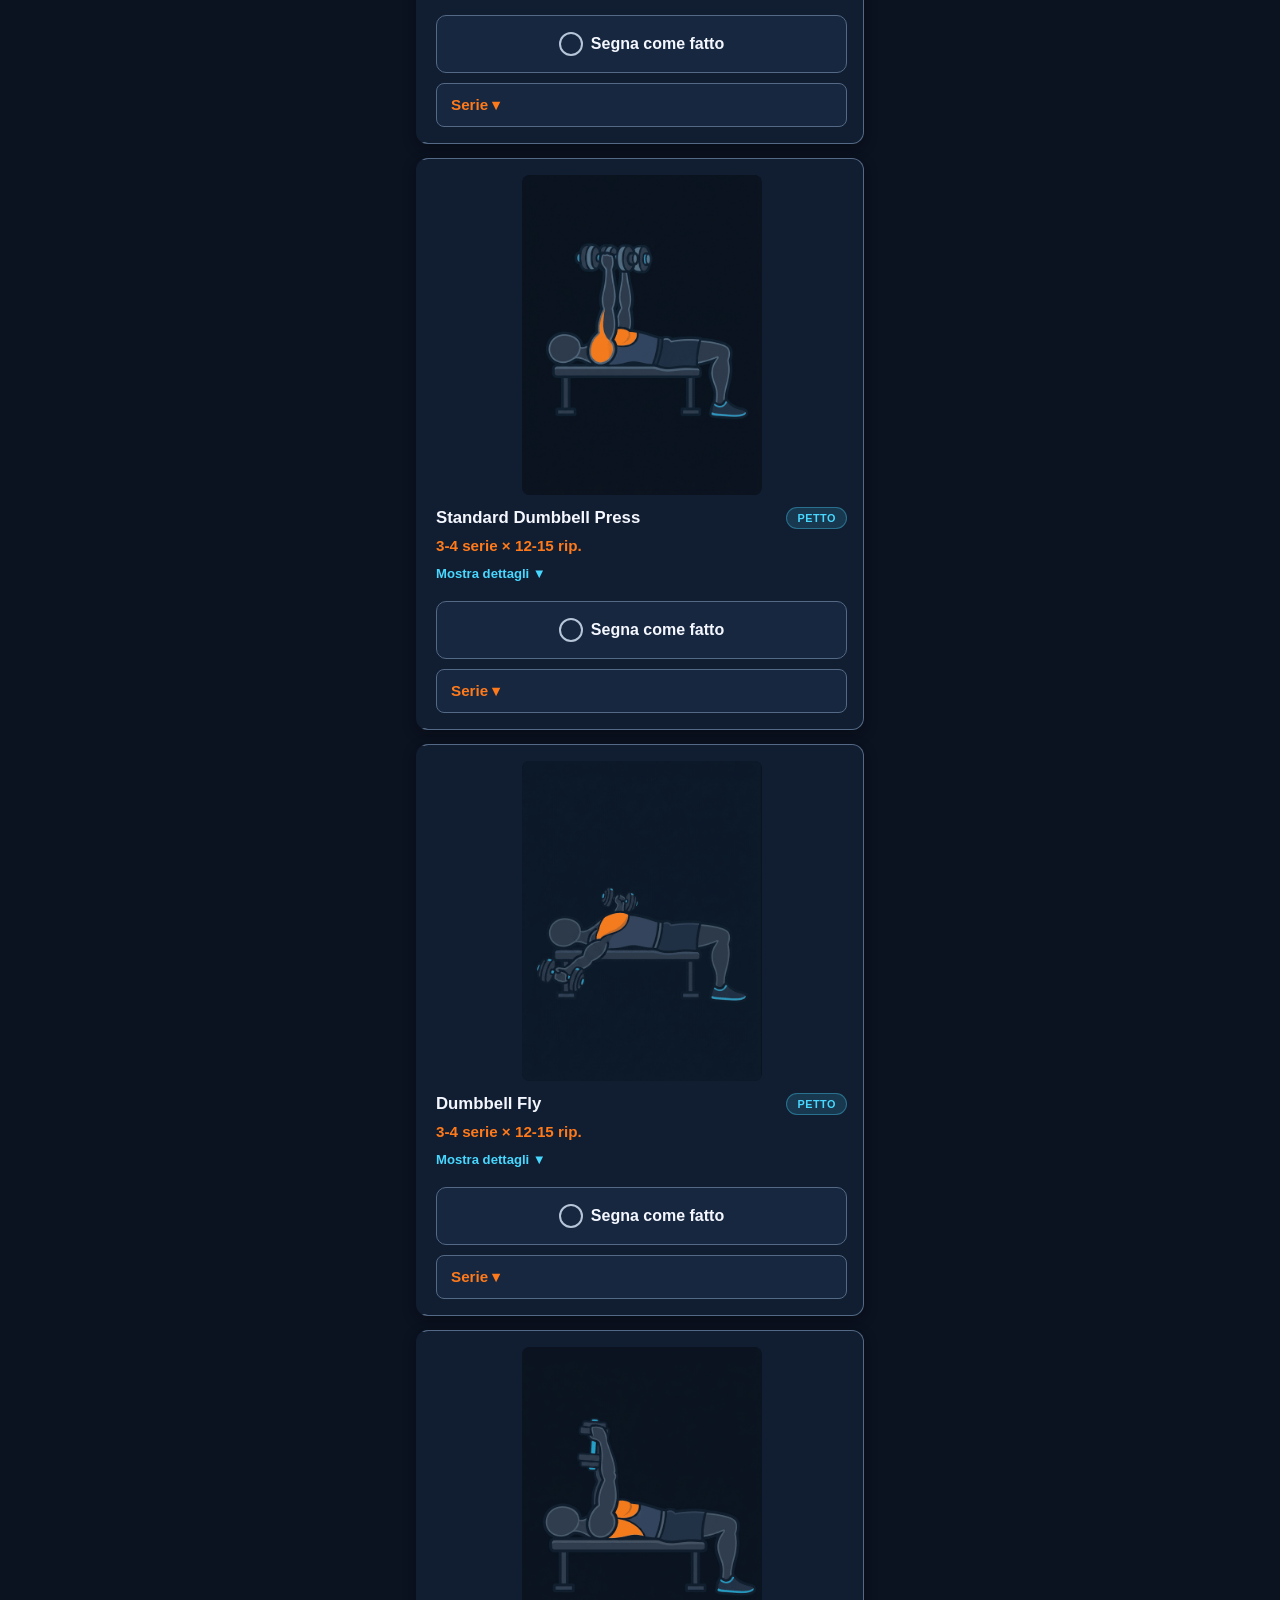
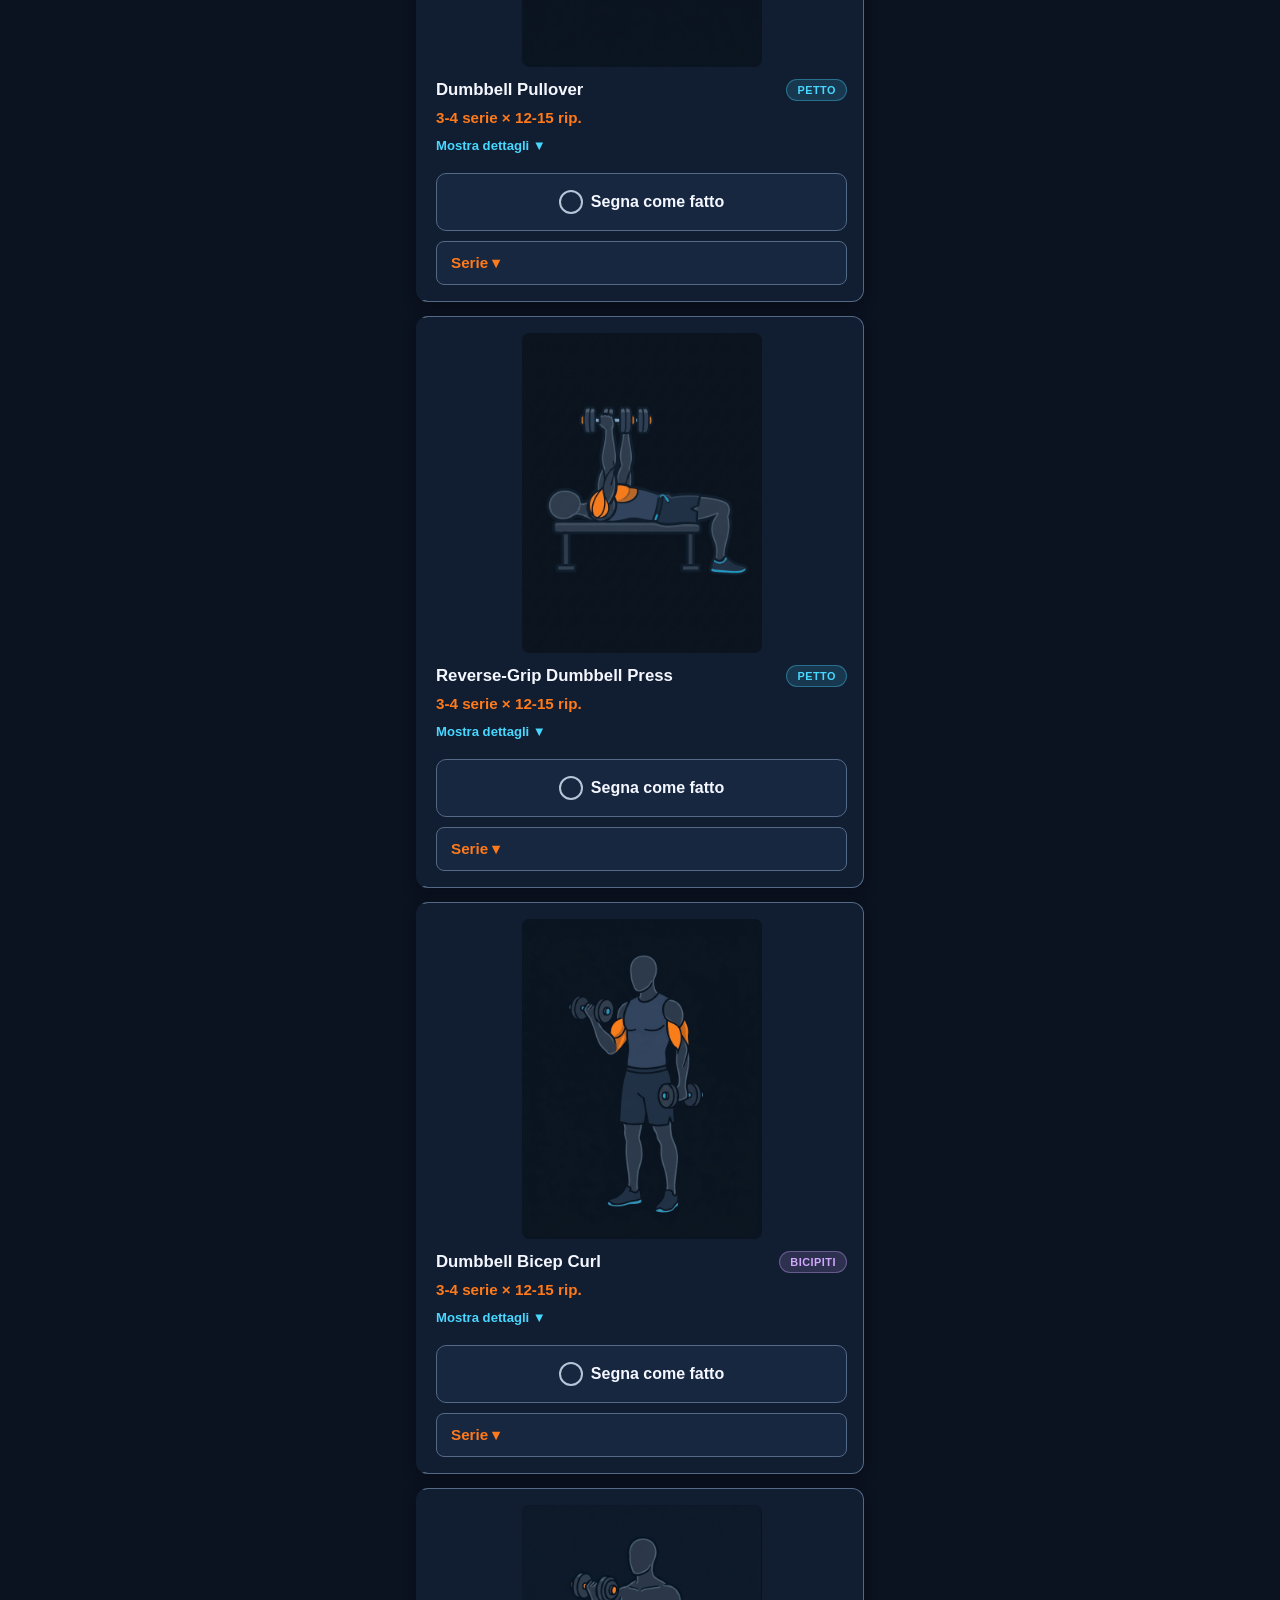
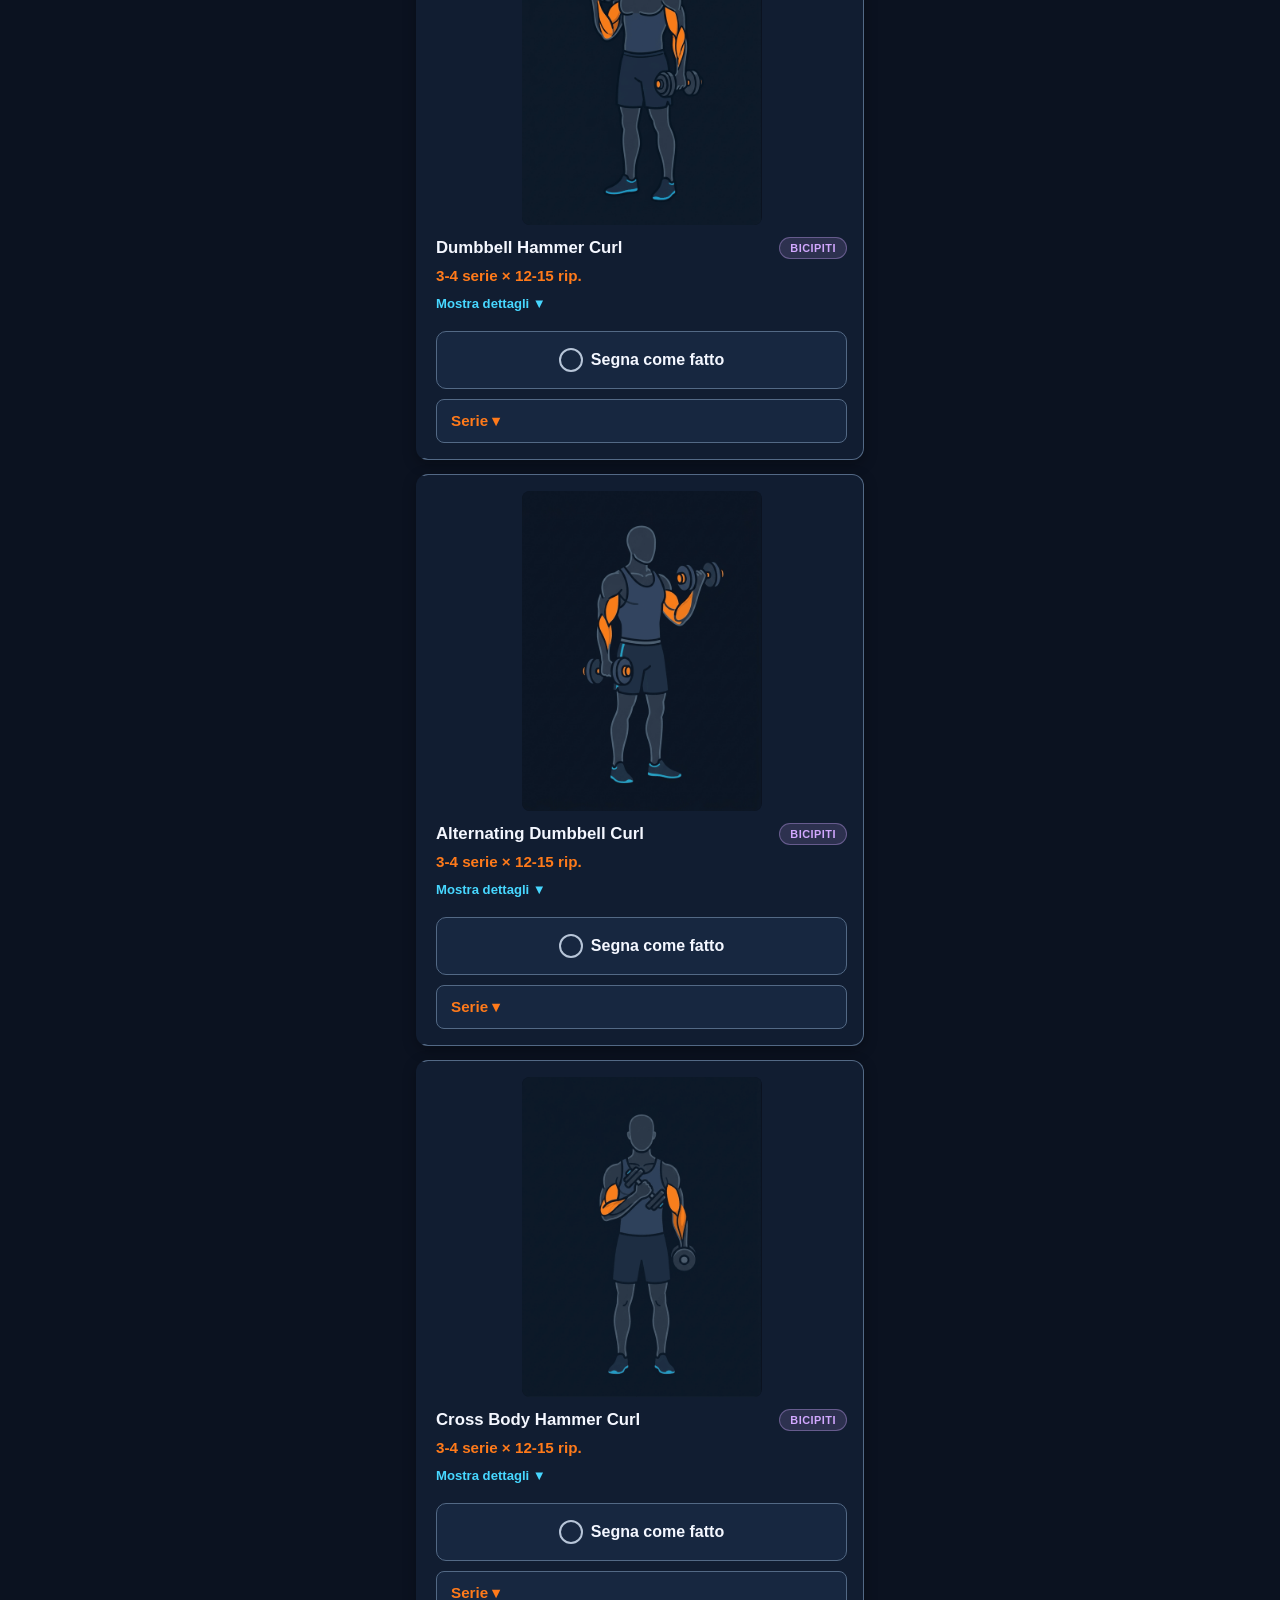
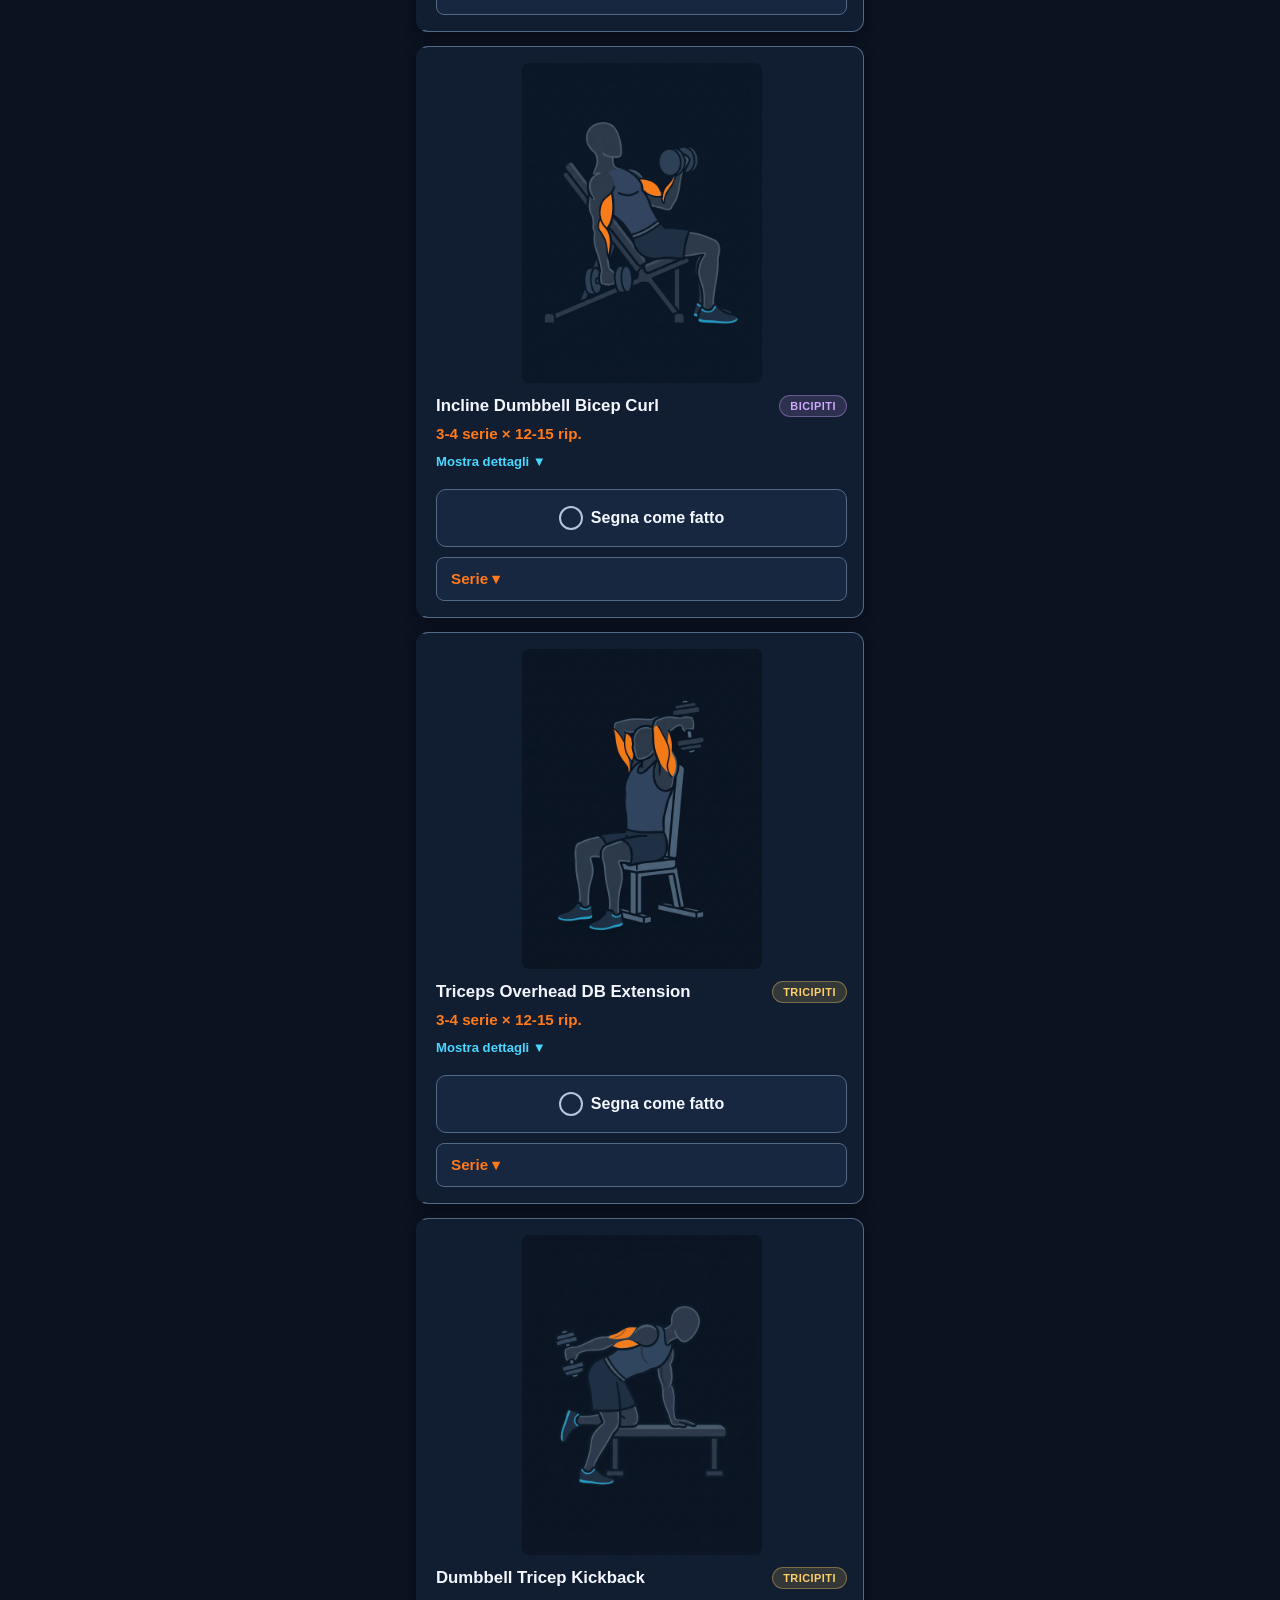
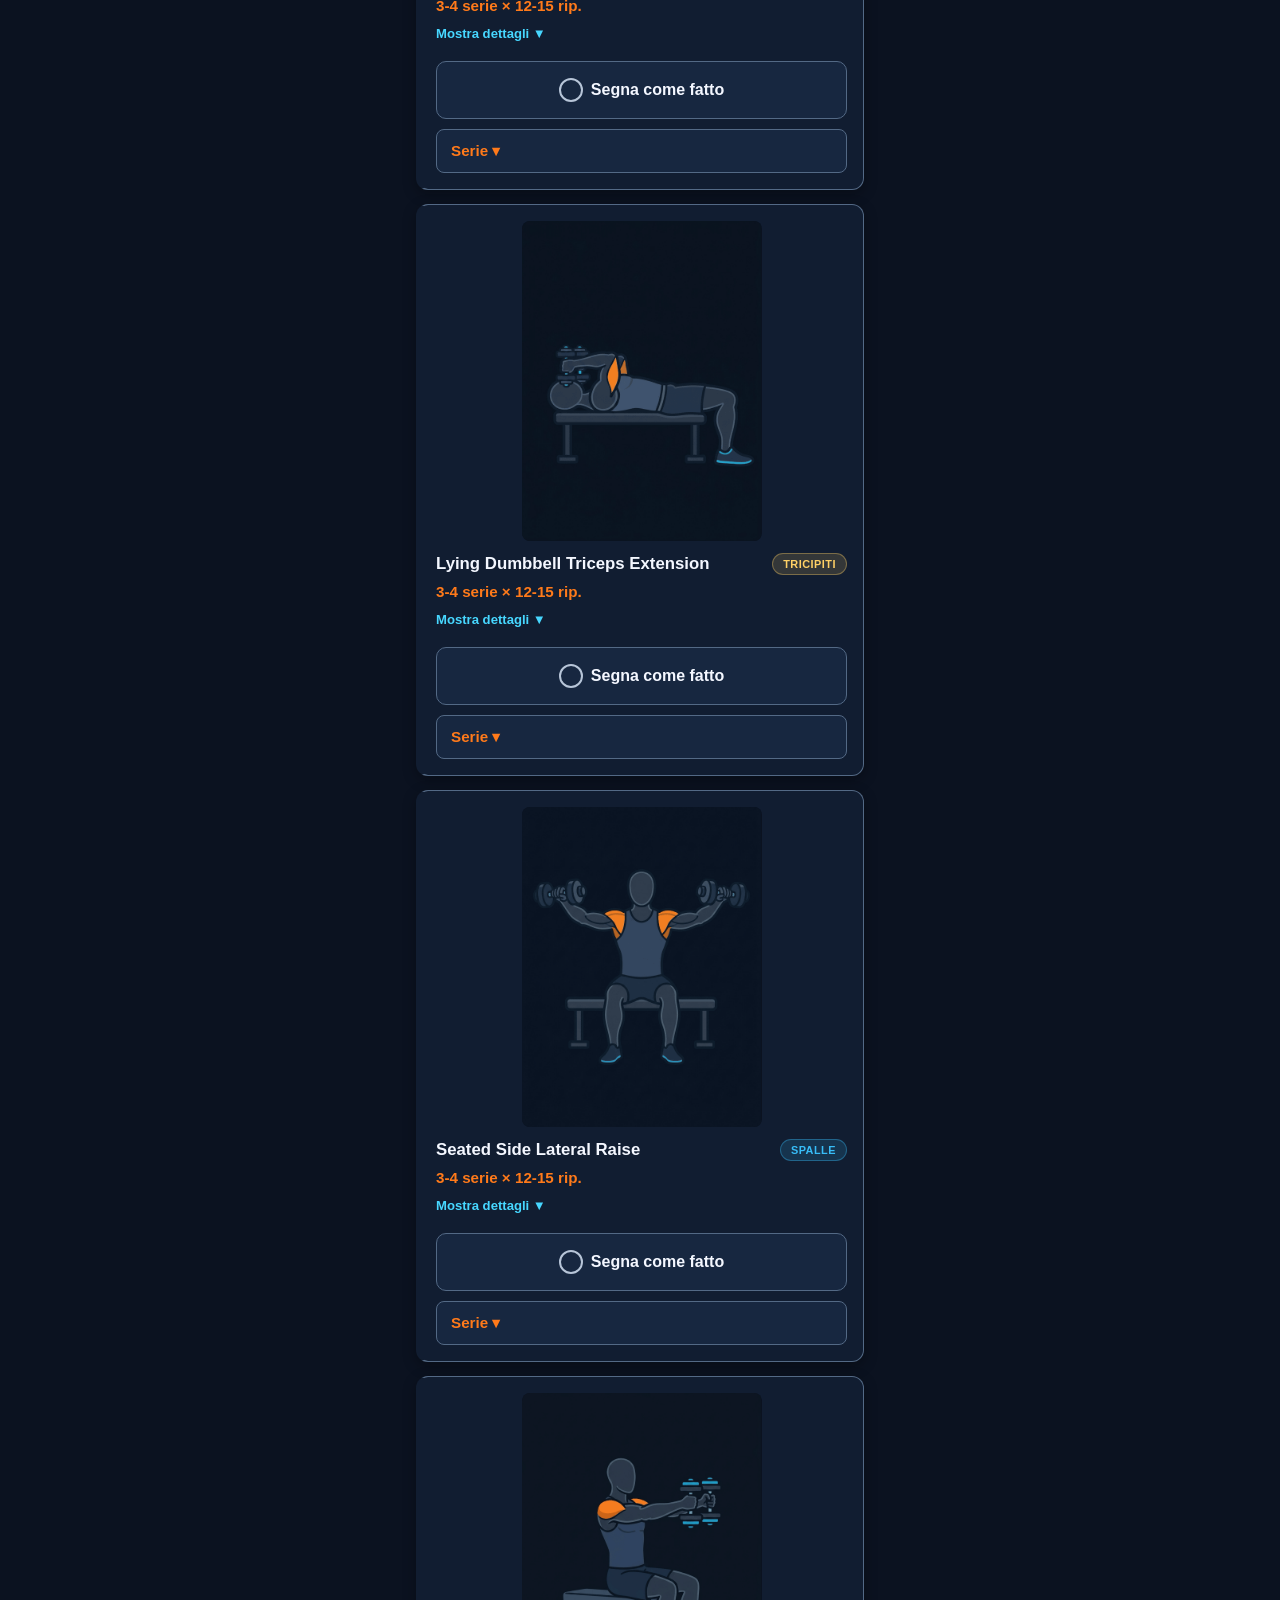
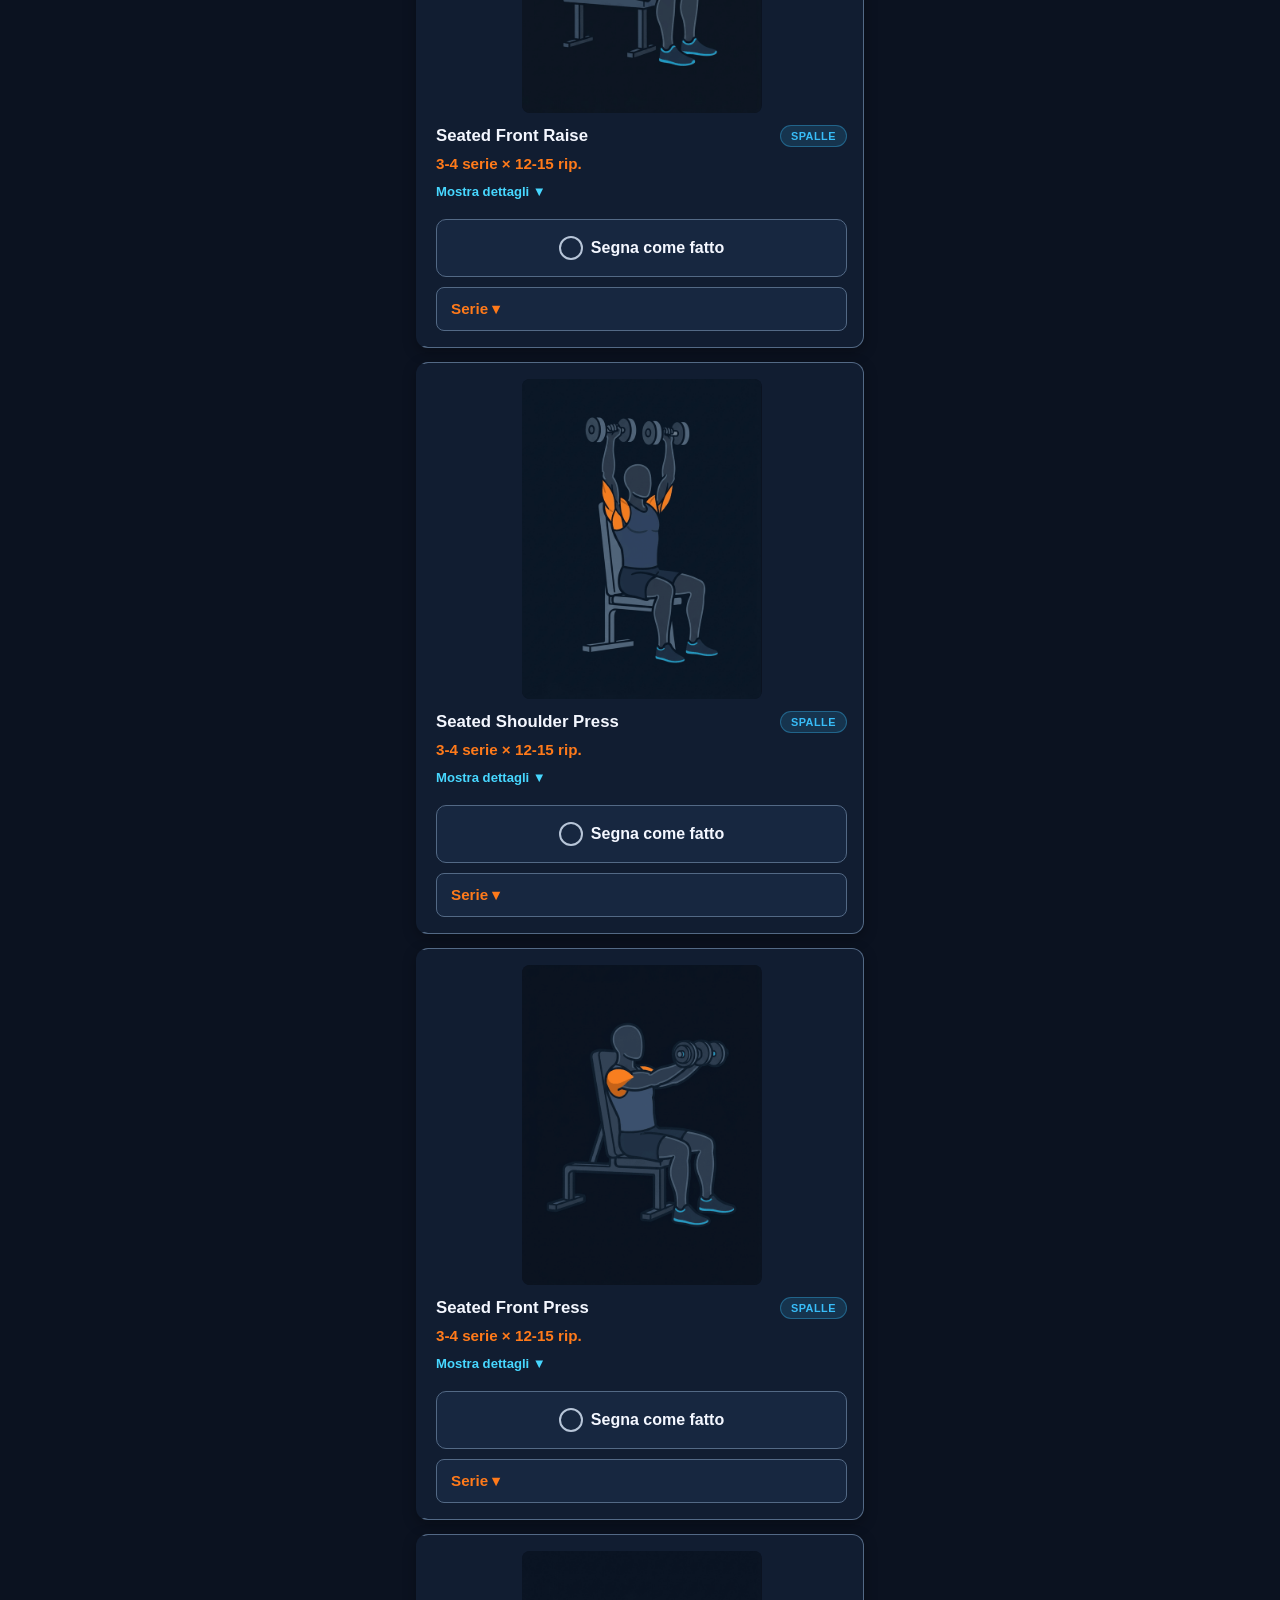
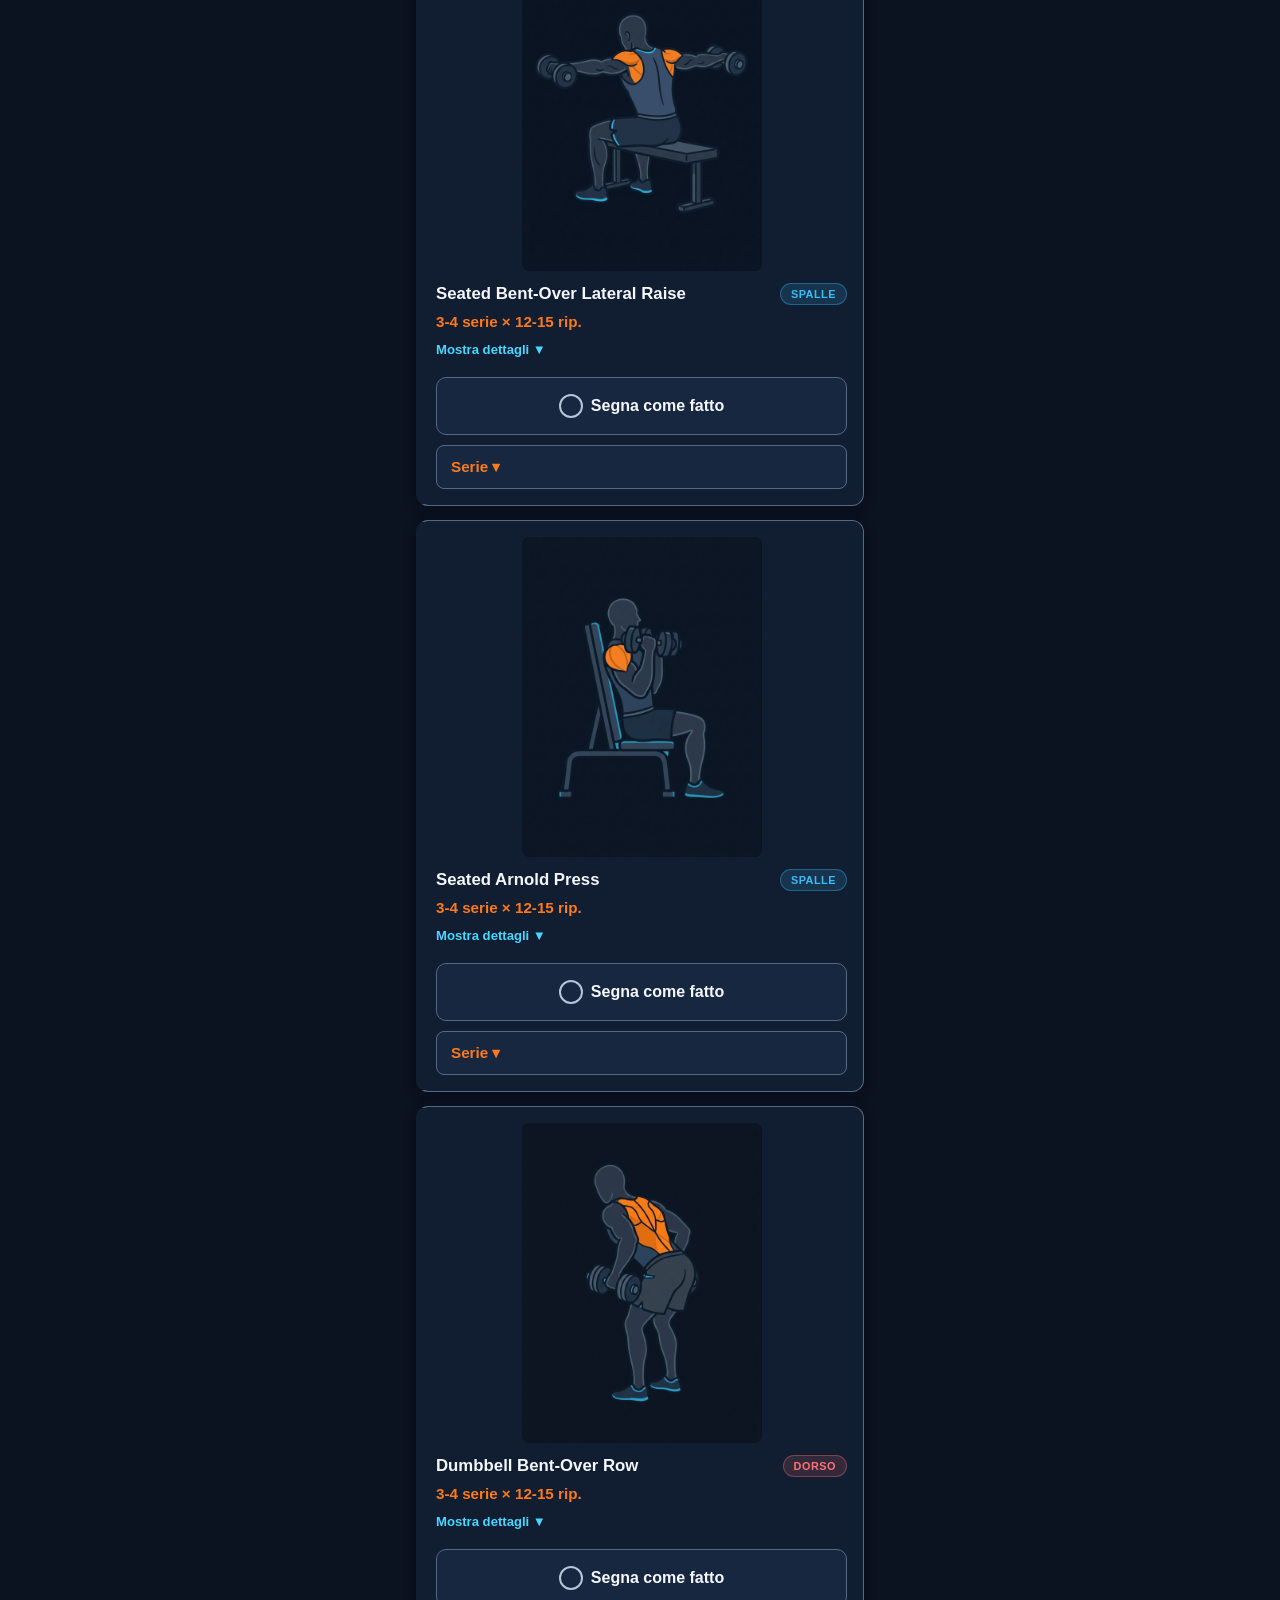
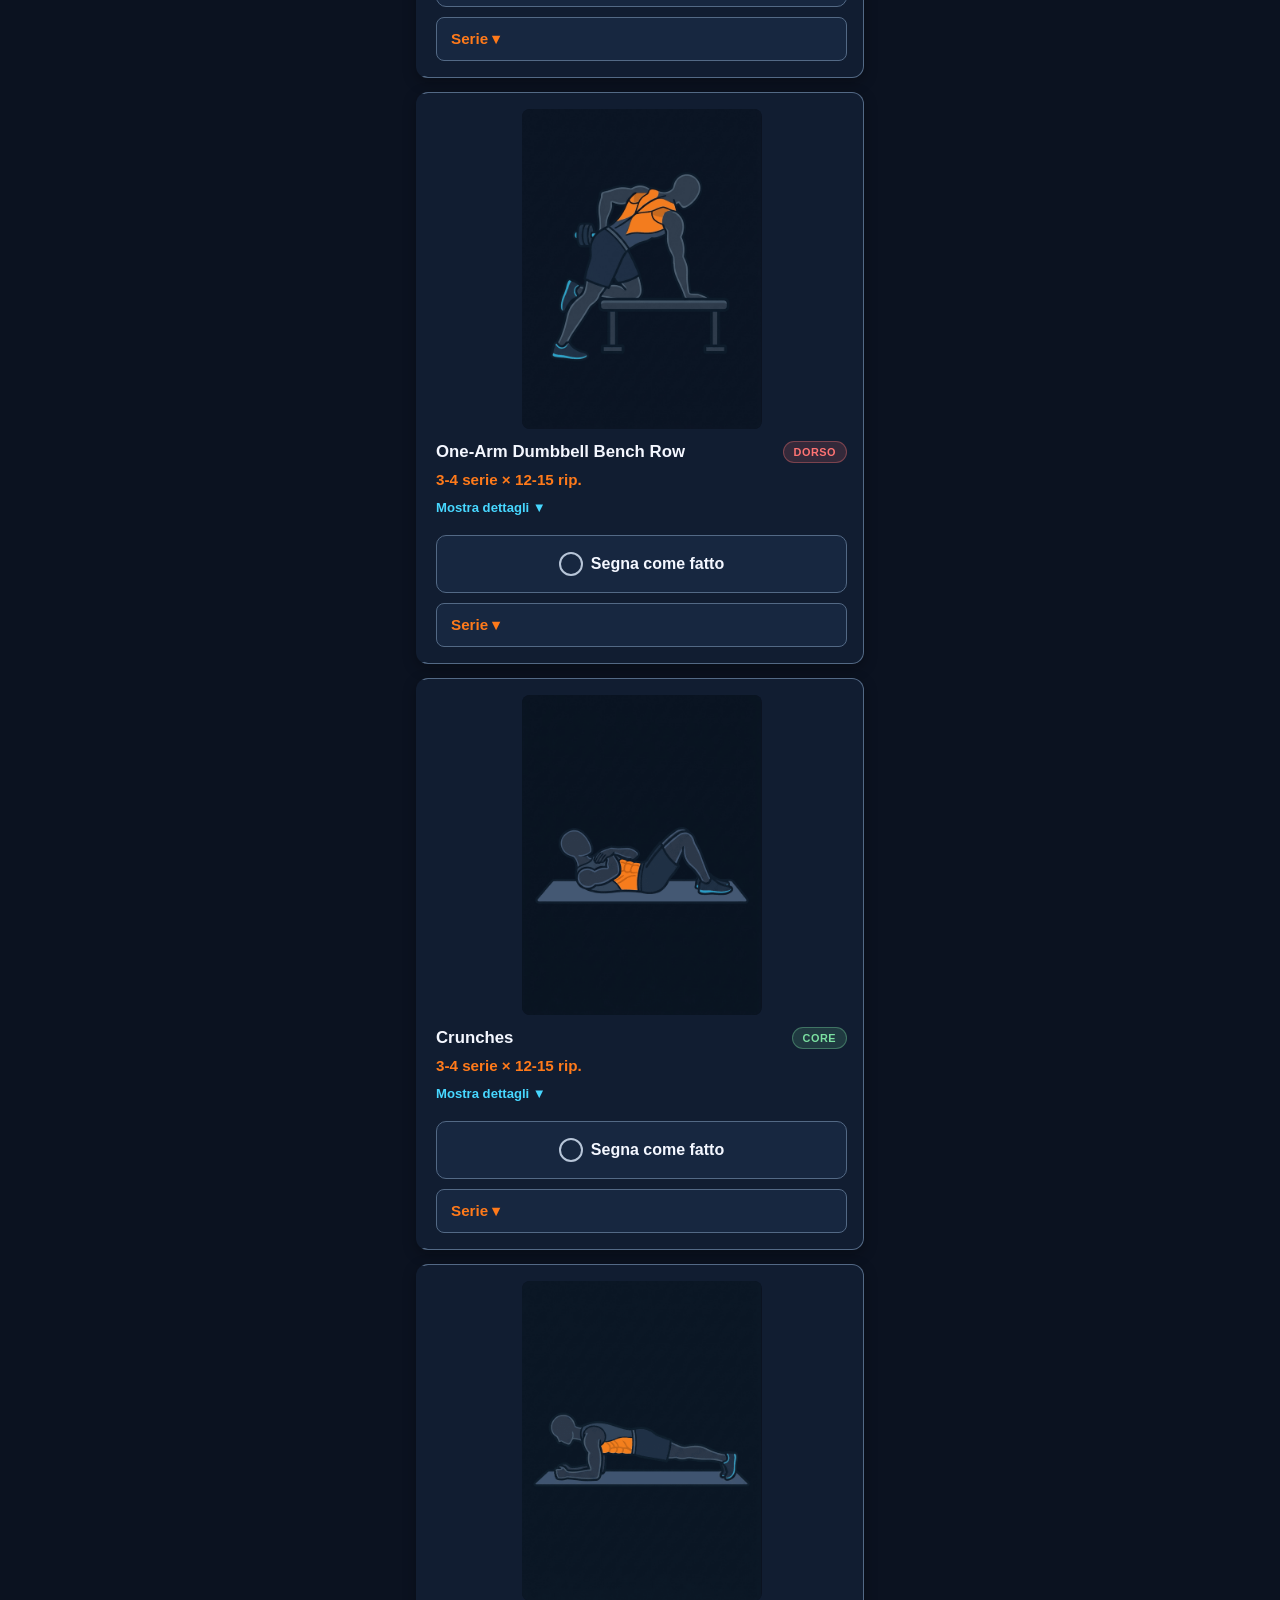
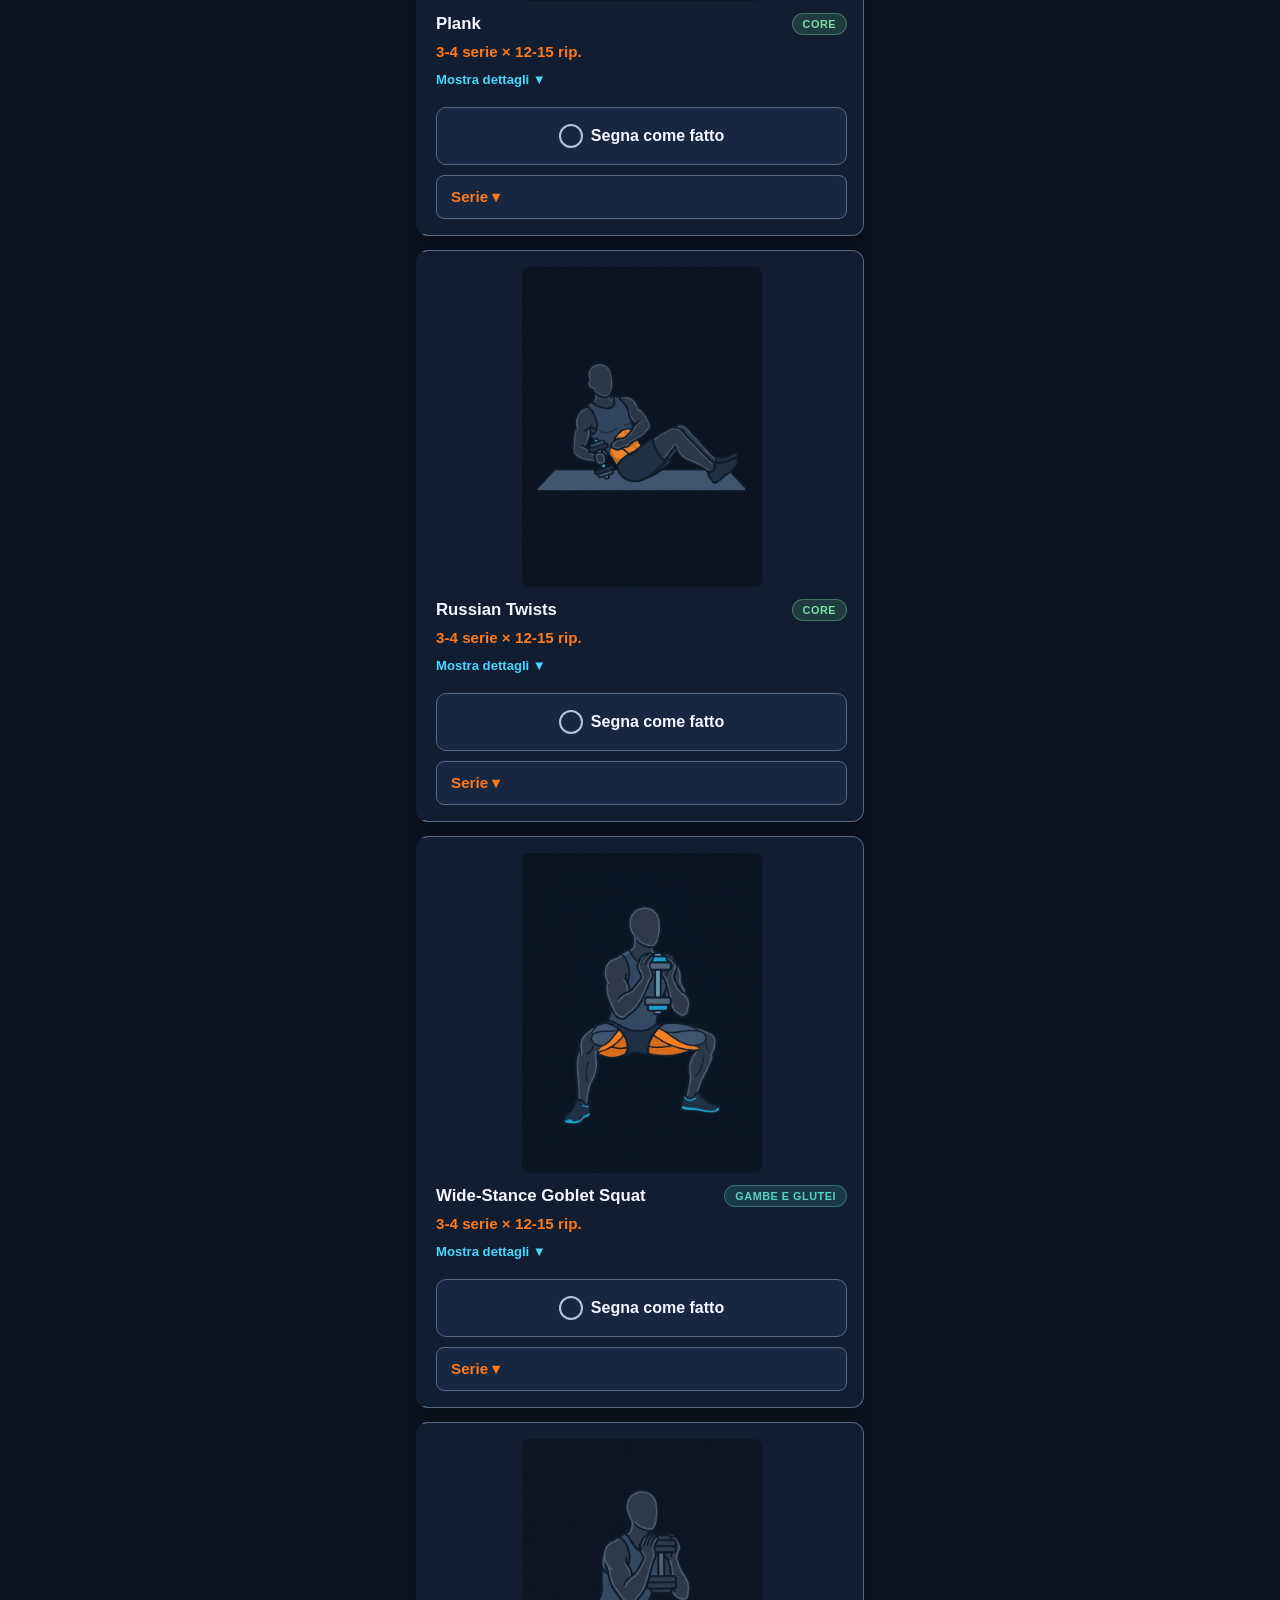
==== commit c895d809: "Integra 32 nuove illustrazioni ottimizzate a 600x804, aggiorna Hip Thrust a PNG e archivia v1" ====
--- a/index.html
+++ b/index.html
@@ -309,12 +309,16 @@
 
         .exercise-card-image {
             width: 100%;
-            aspect-ratio: 2 / 1;
+            max-width: 240px;
+            aspect-ratio: 3 / 4;
             background-color: var(--bg-primary);
             border-radius: 8px;
             overflow: hidden;
-            margin-bottom: 12px;
-            border: 1px solid var(--border);
+            margin: 0 auto 12px auto;
+            border: none;
+            display: flex;
+            align-items: center;
+            justify-content: center;
         }
 
         .exercise-card-image img {
@@ -1078,7 +1082,7 @@
             "standard_stance_goblet_squat": { id: "standard_stance_goblet_squat", name: "Standard-Stance Goblet Squat", muscleGroup: "Gambe e Glutei", sets: "3-4", reps: "12-15", description: "Sedendosi e alzandosi con i piedi a larghezza standard, si stimolano le legs overall." },
             "lying_leg_curl": { id: "lying_leg_curl", name: "Lying Leg Curl", muscleGroup: "Gambe e Glutei", sets: "3-4", reps: "12-15", description: "Piegando le ginocchia e tirando il cuscinetto verso di sé, si stimolano gli hamstrings." },
             "dumbbell_stiff_leg_deadlift": { id: "dumbbell_stiff_leg_deadlift", name: "Dumbbell Stiff-Leg Deadlift", muscleGroup: "Gambe e Glutei", sets: "3-4", reps: "12-15", description: "Piegando leggermente le ginocchia, portando il bacino all'indietro, abbassando i manubri e poi ritornando su, si stimolano gli hamstrings e i glutes." },
-            "Dumbbell_Bench_Hip_Thrust": { id: "Dumbbell_Bench_Hip_Thrust", name: "Dumbbell Bench Hip Thrust", muscleGroup: "Gambe e Glutei", sets: "3-4", reps: "12-15", image: "Dumbbell_Bench_Hip_Thrust.jpg", description: "Siediti a terra appoggiando solo la parte alta della schiena sul lato lungo della panca piana. Posiziona un manubrio sul bacino e spingi i glutei verso l'alto fino ad allineare busto e cosce." },
+            "Dumbbell_Bench_Hip_Thrust": { id: "Dumbbell_Bench_Hip_Thrust", name: "Dumbbell Bench Hip Thrust", muscleGroup: "Gambe e Glutei", sets: "3-4", reps: "12-15", description: "Siediti a terra appoggiando solo la parte alta della schiena sul lato lungo della panca piana. Posiziona un manubrio sul bacino e spingi i glutei verso l'alto fino ad allineare busto e cosce." },
             // Riposo attivo
             "farmer_walk": { id: "farmer_walk", name: "Farmer's Walk", muscleGroup: "Riposo attivo", sets: "2-4", reps: "a tempo", restDayOnly: true, fields: [{ key: "minutes", label: "min" }, { key: "weight", label: "kg" }, { key: "steps", label: "passi" }], description: "Esercizio di riposo attivo, da fare nei giorni senza pesi. In piedi, un manubrio pesante per mano con presa neutra e braccia distese lungo i fianchi. Cammina a passi corti e controllati per il tempo scelto, busto eretto, spalle basse e indietro, addome contratto, senza far oscillare i manubri. Allena la presa e gli avambracci, i trapezi e la stabilità del core." }
         };
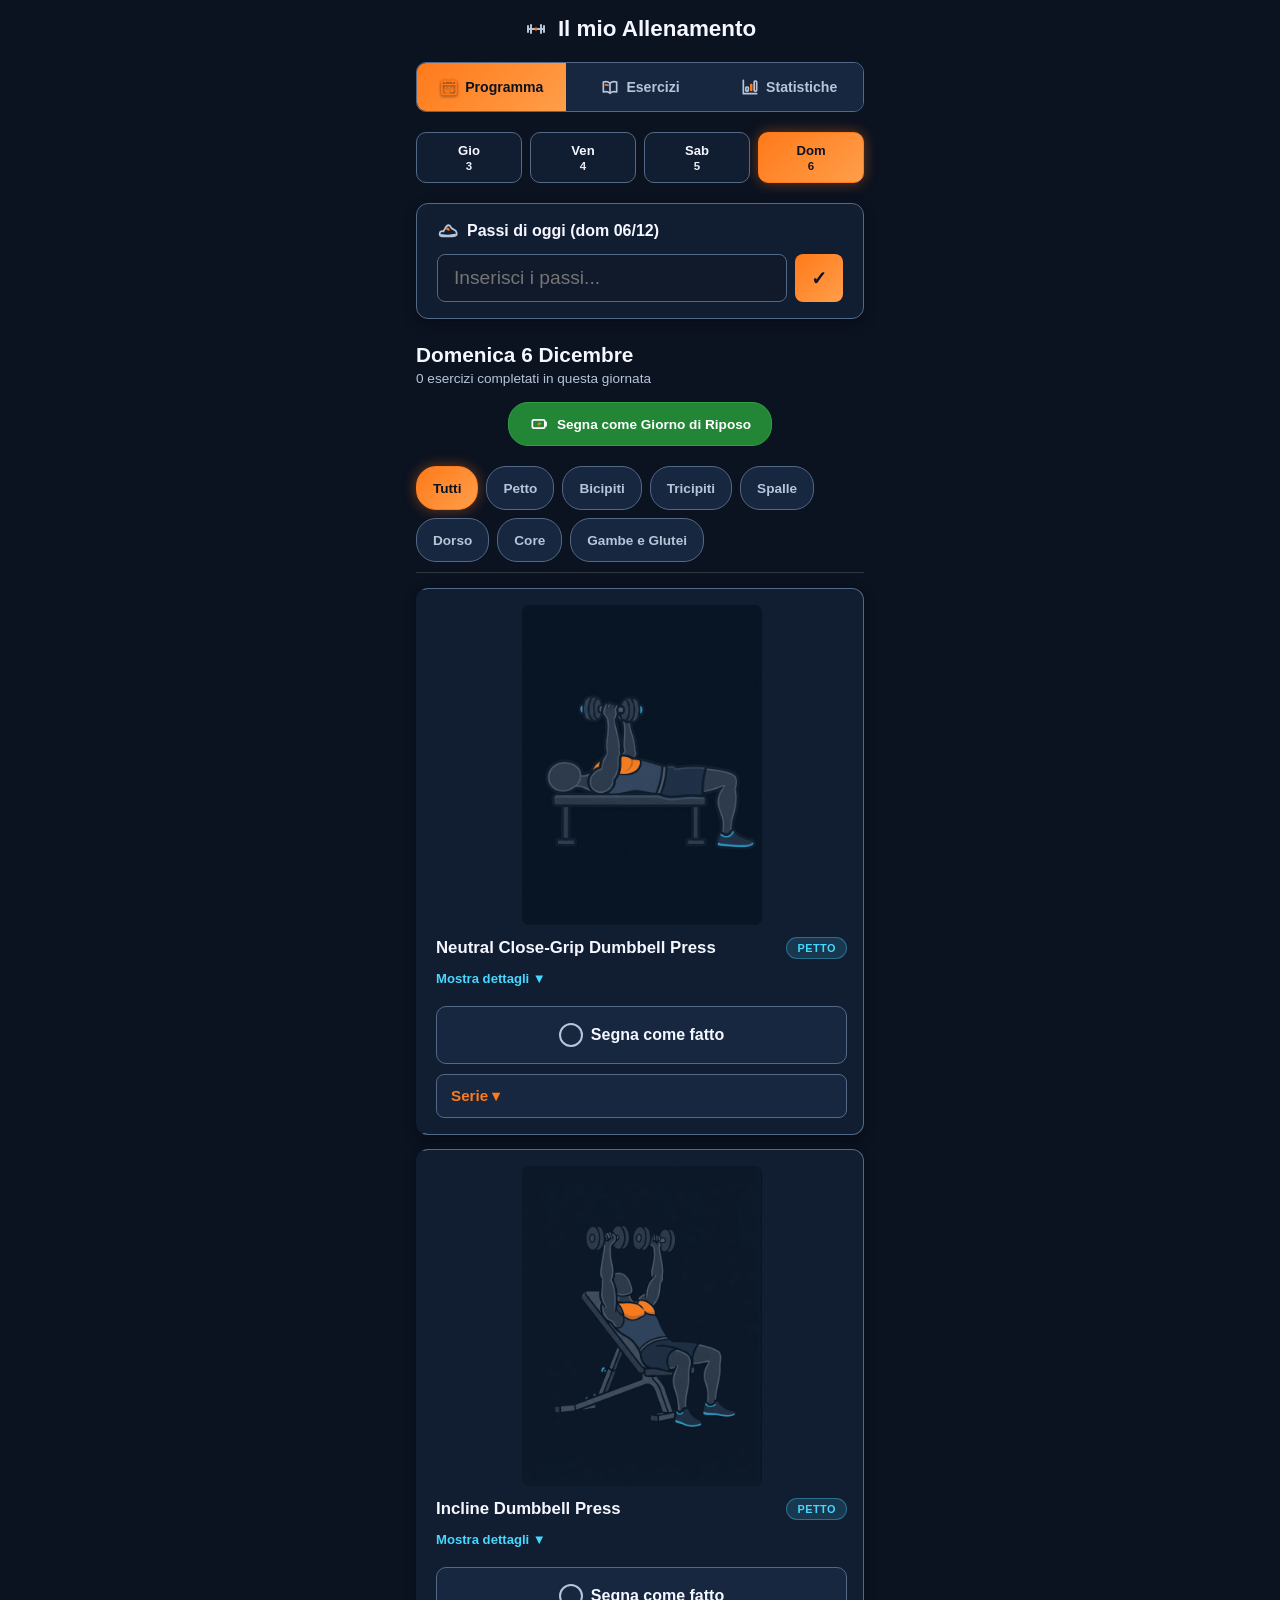
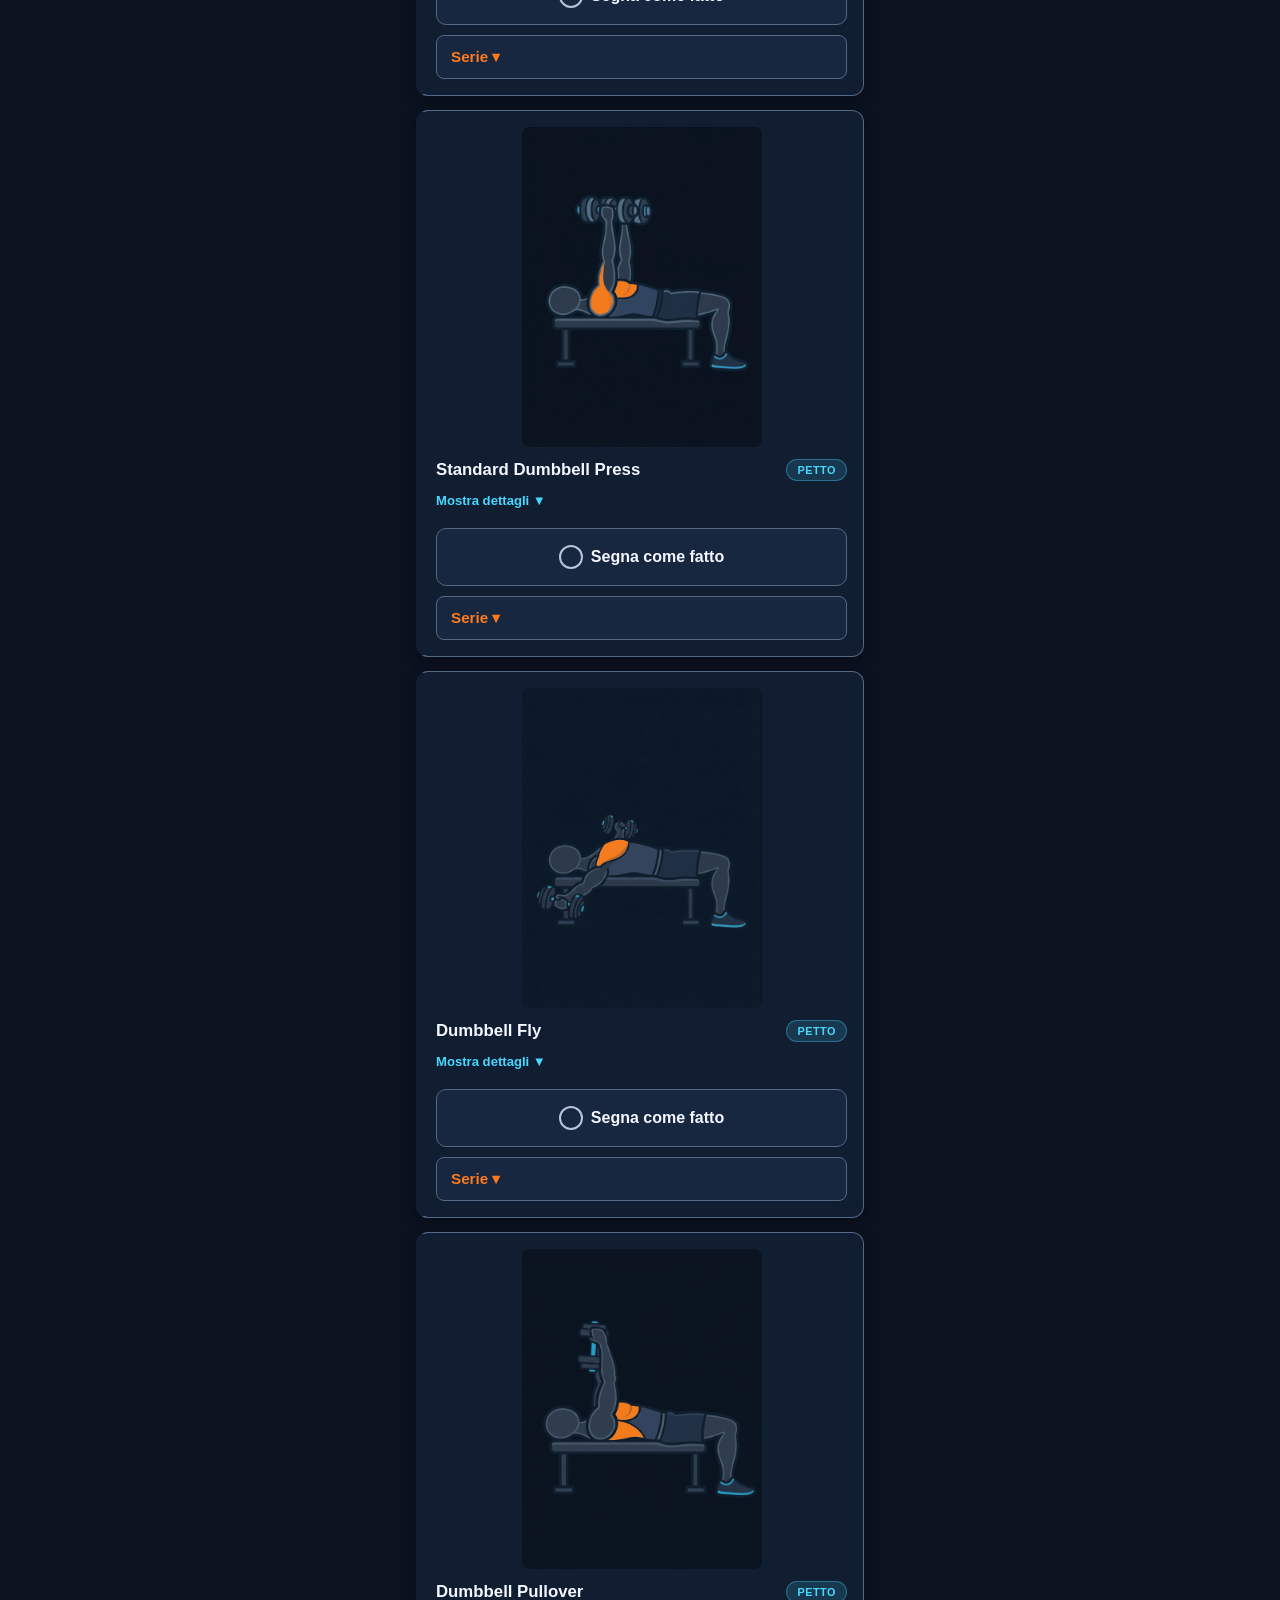
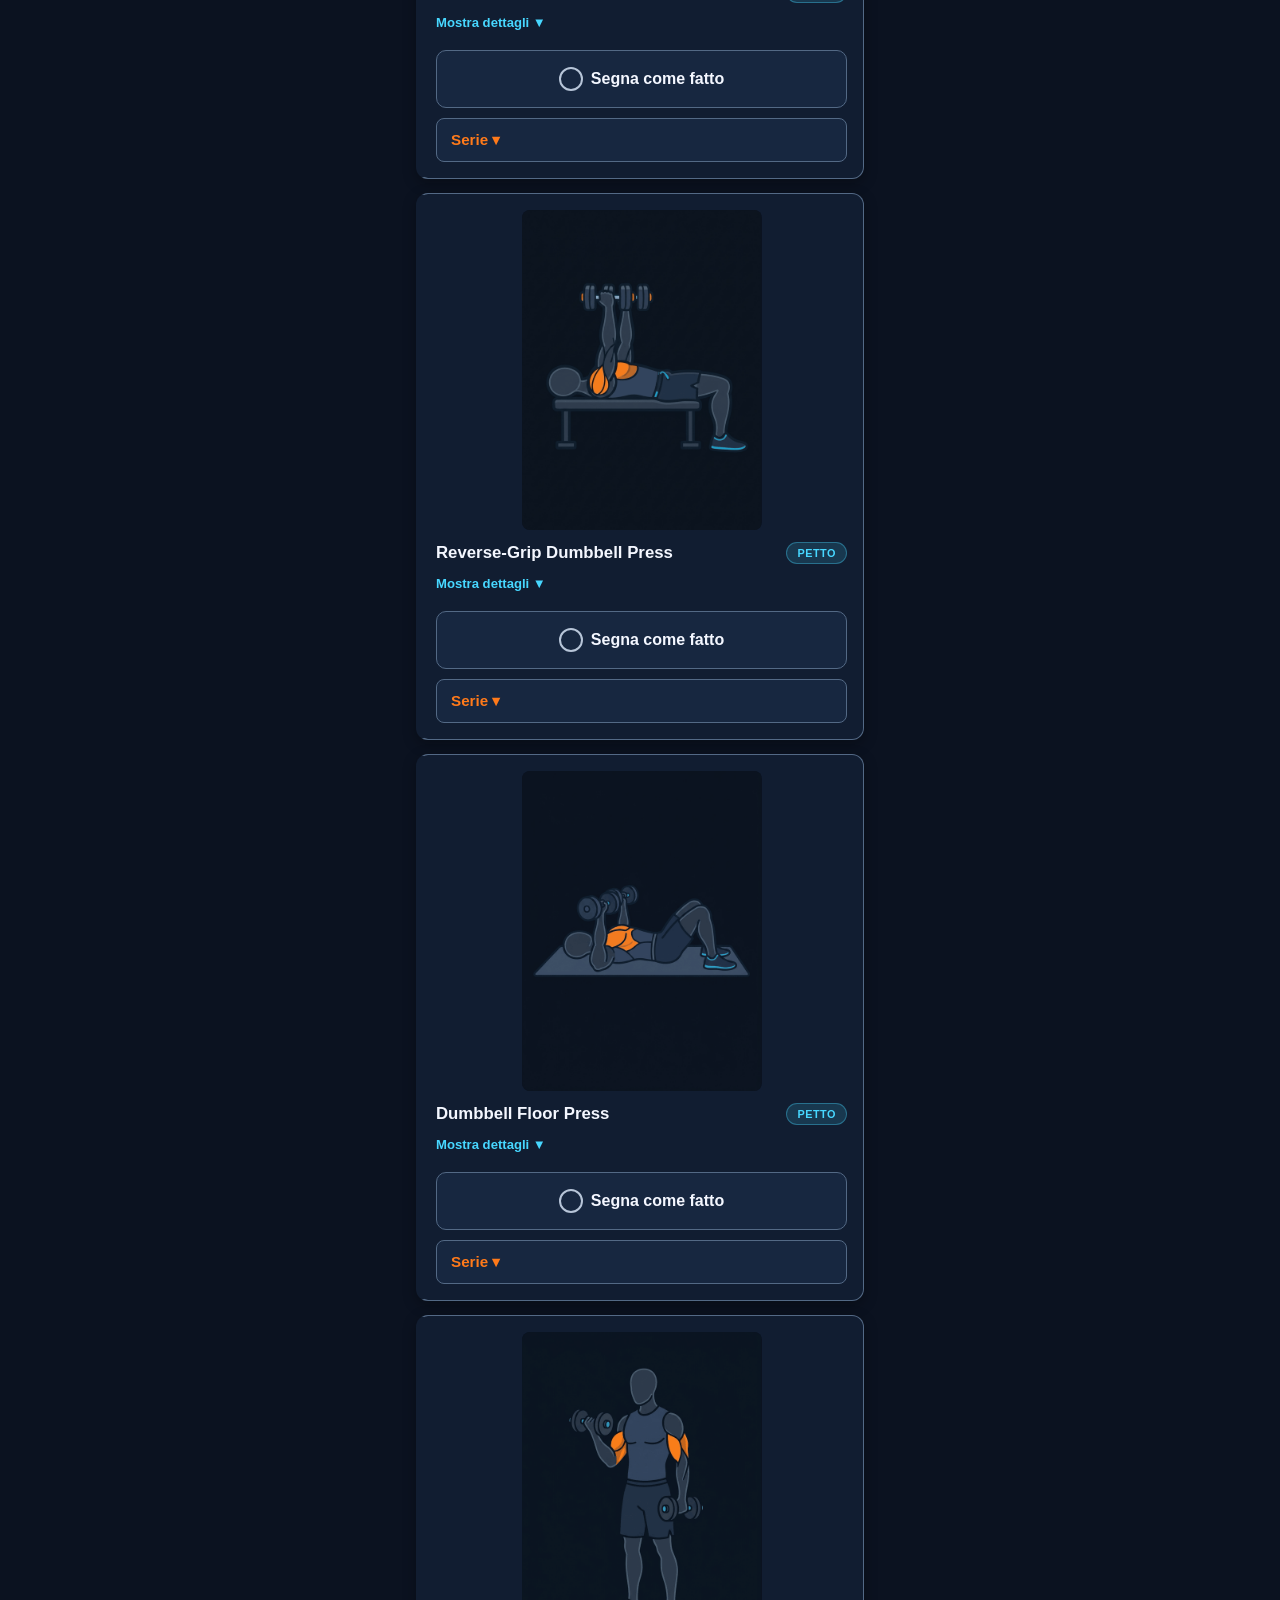
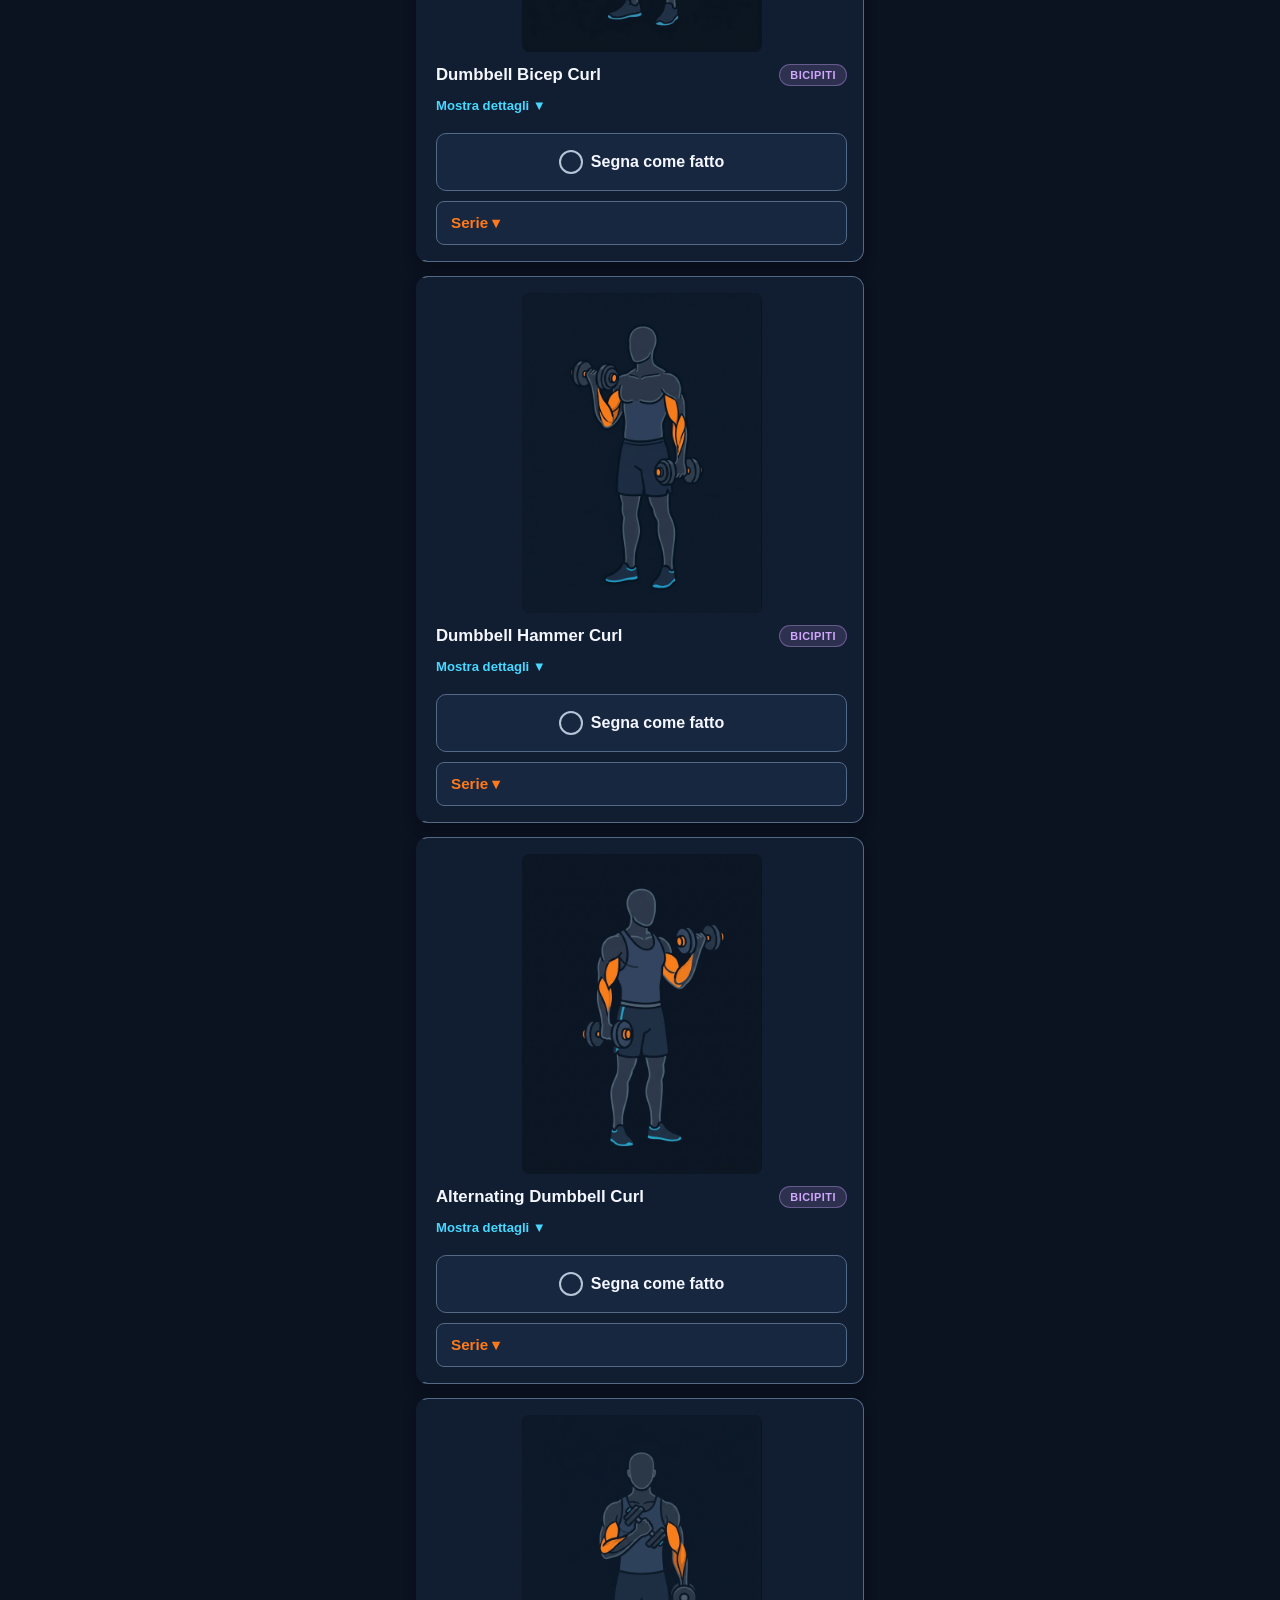
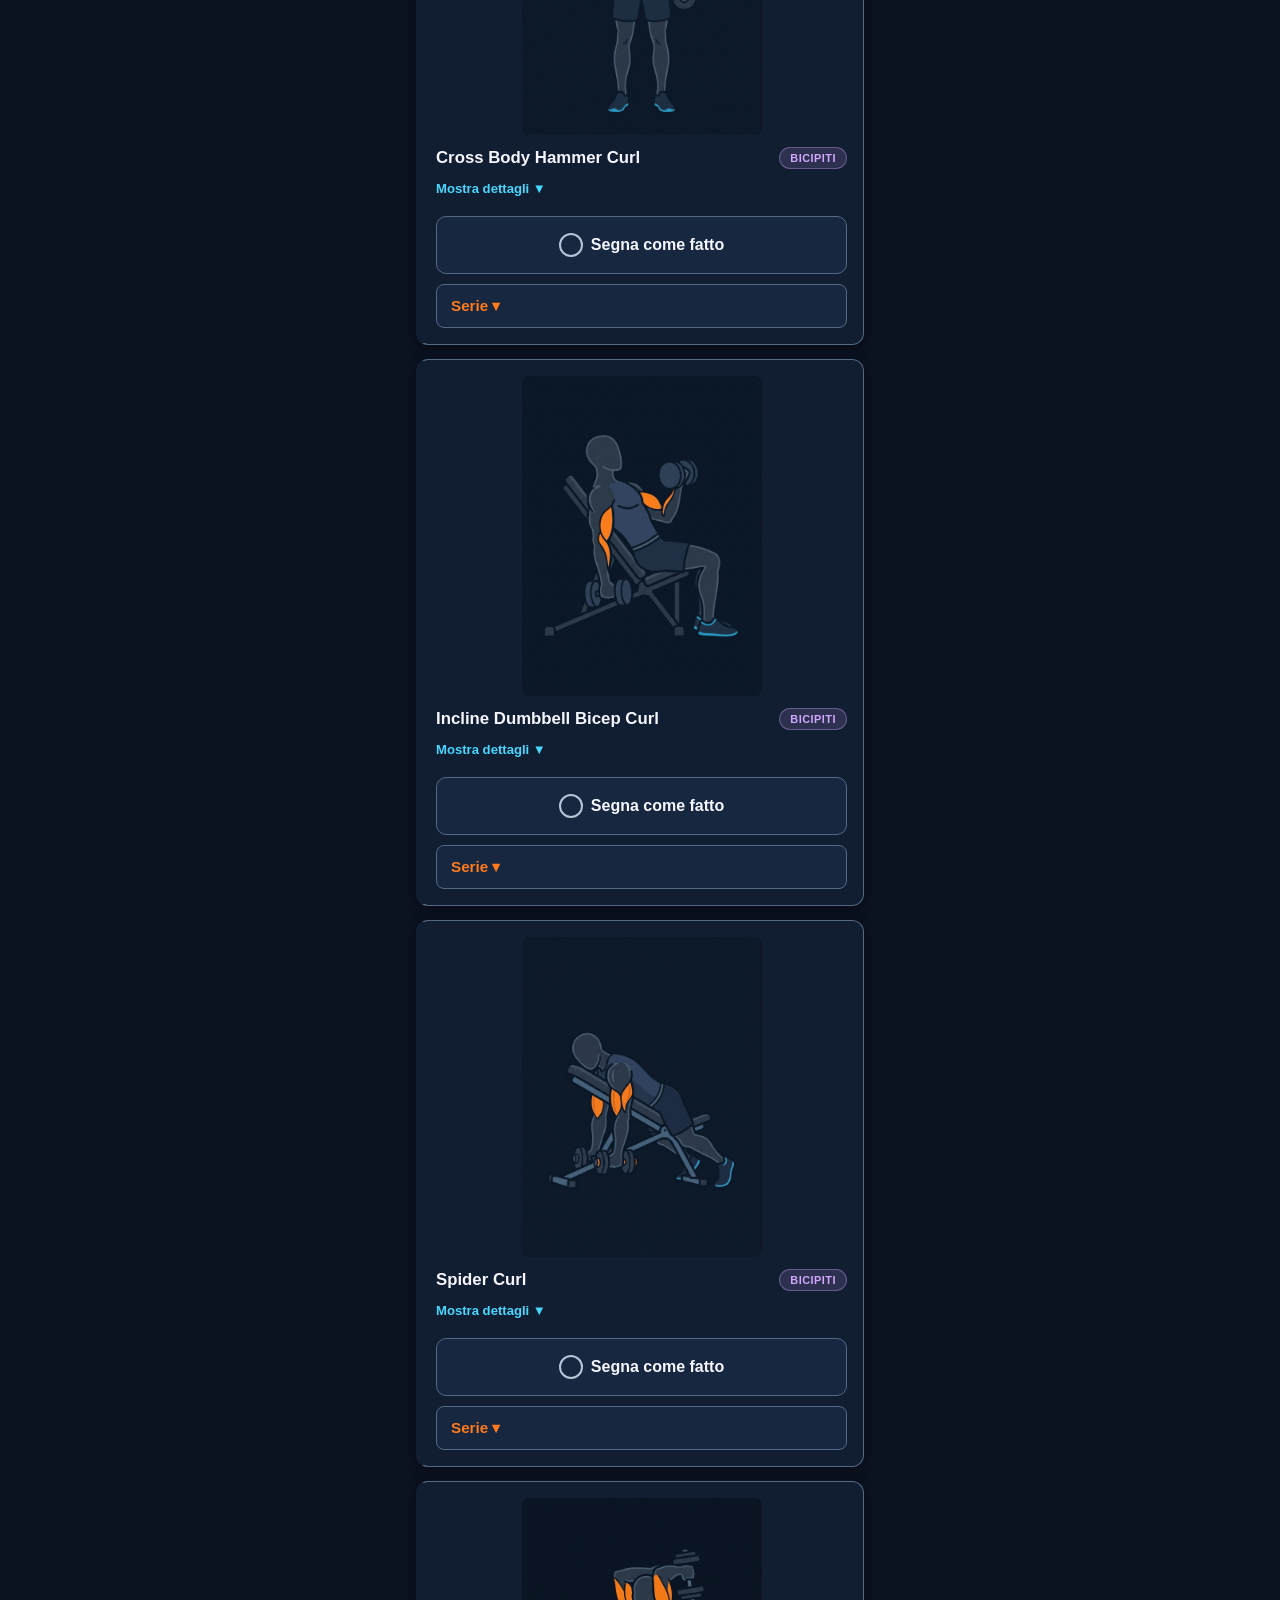
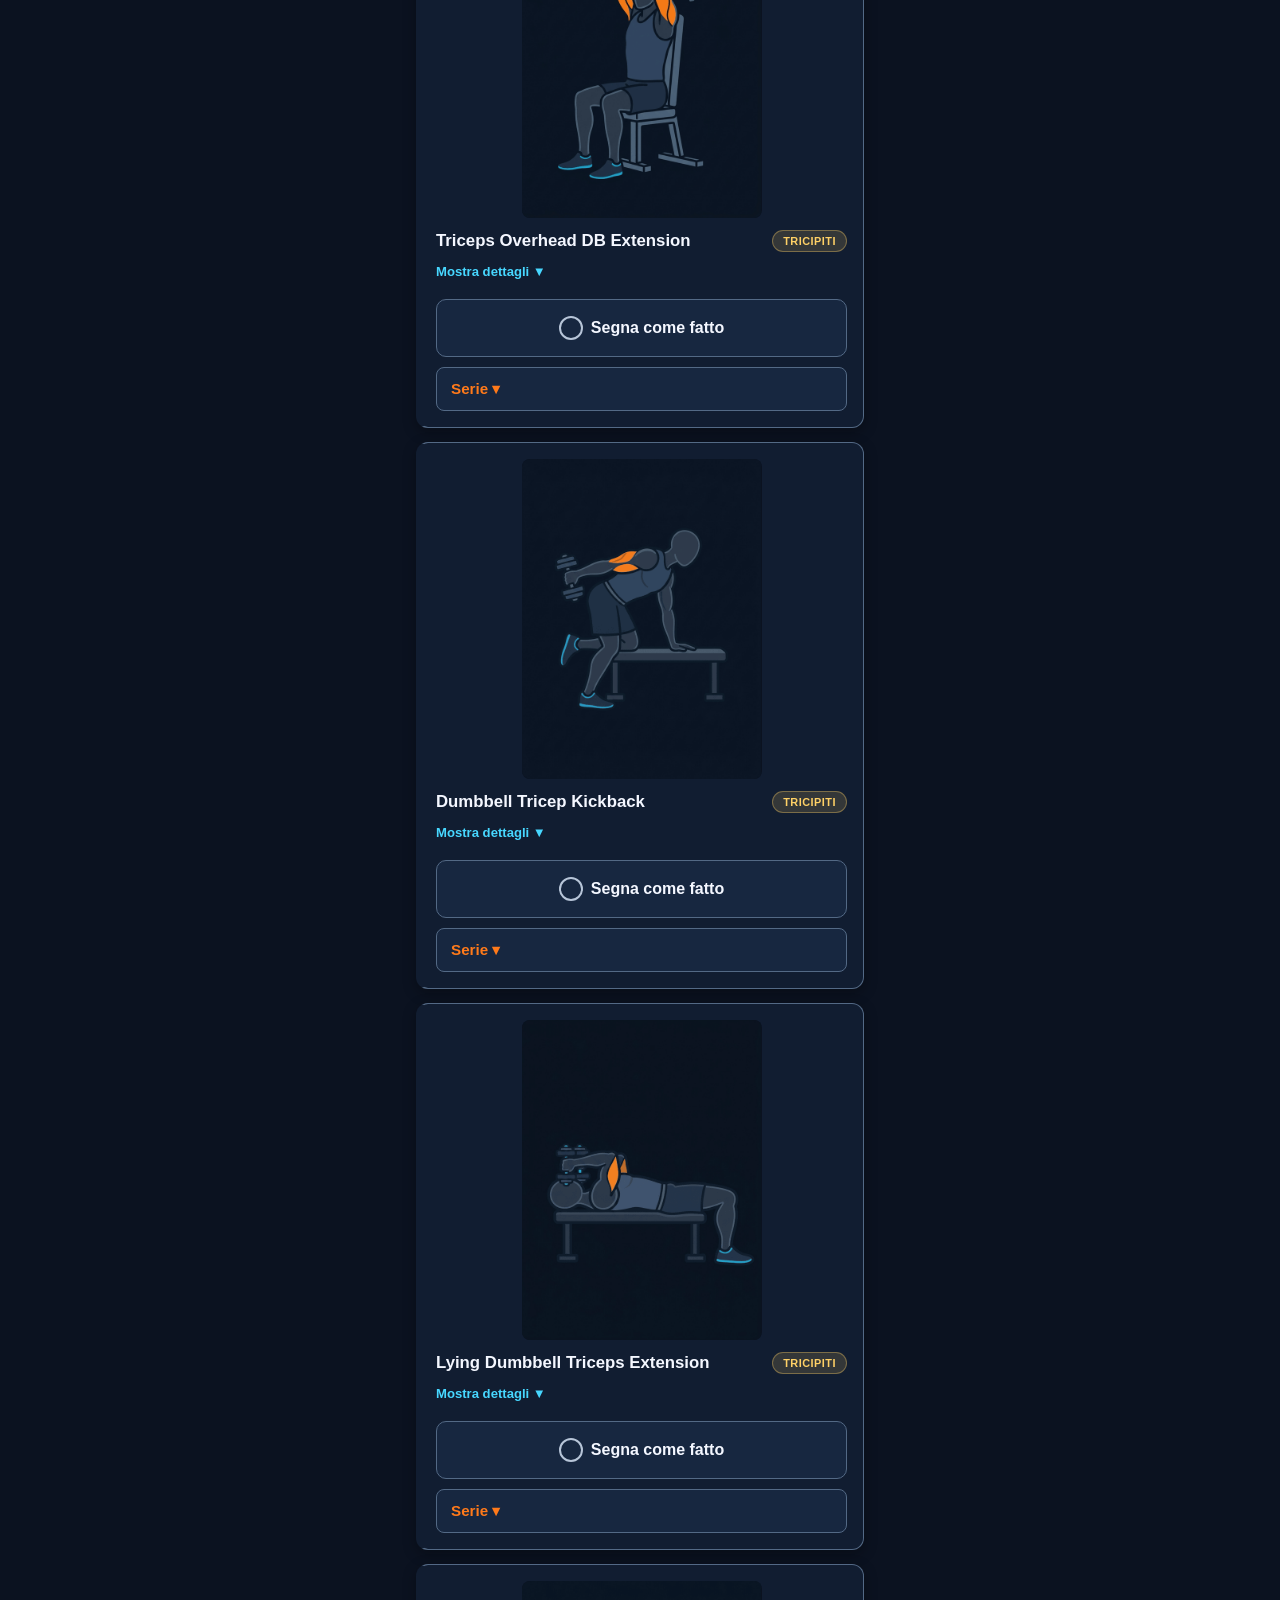
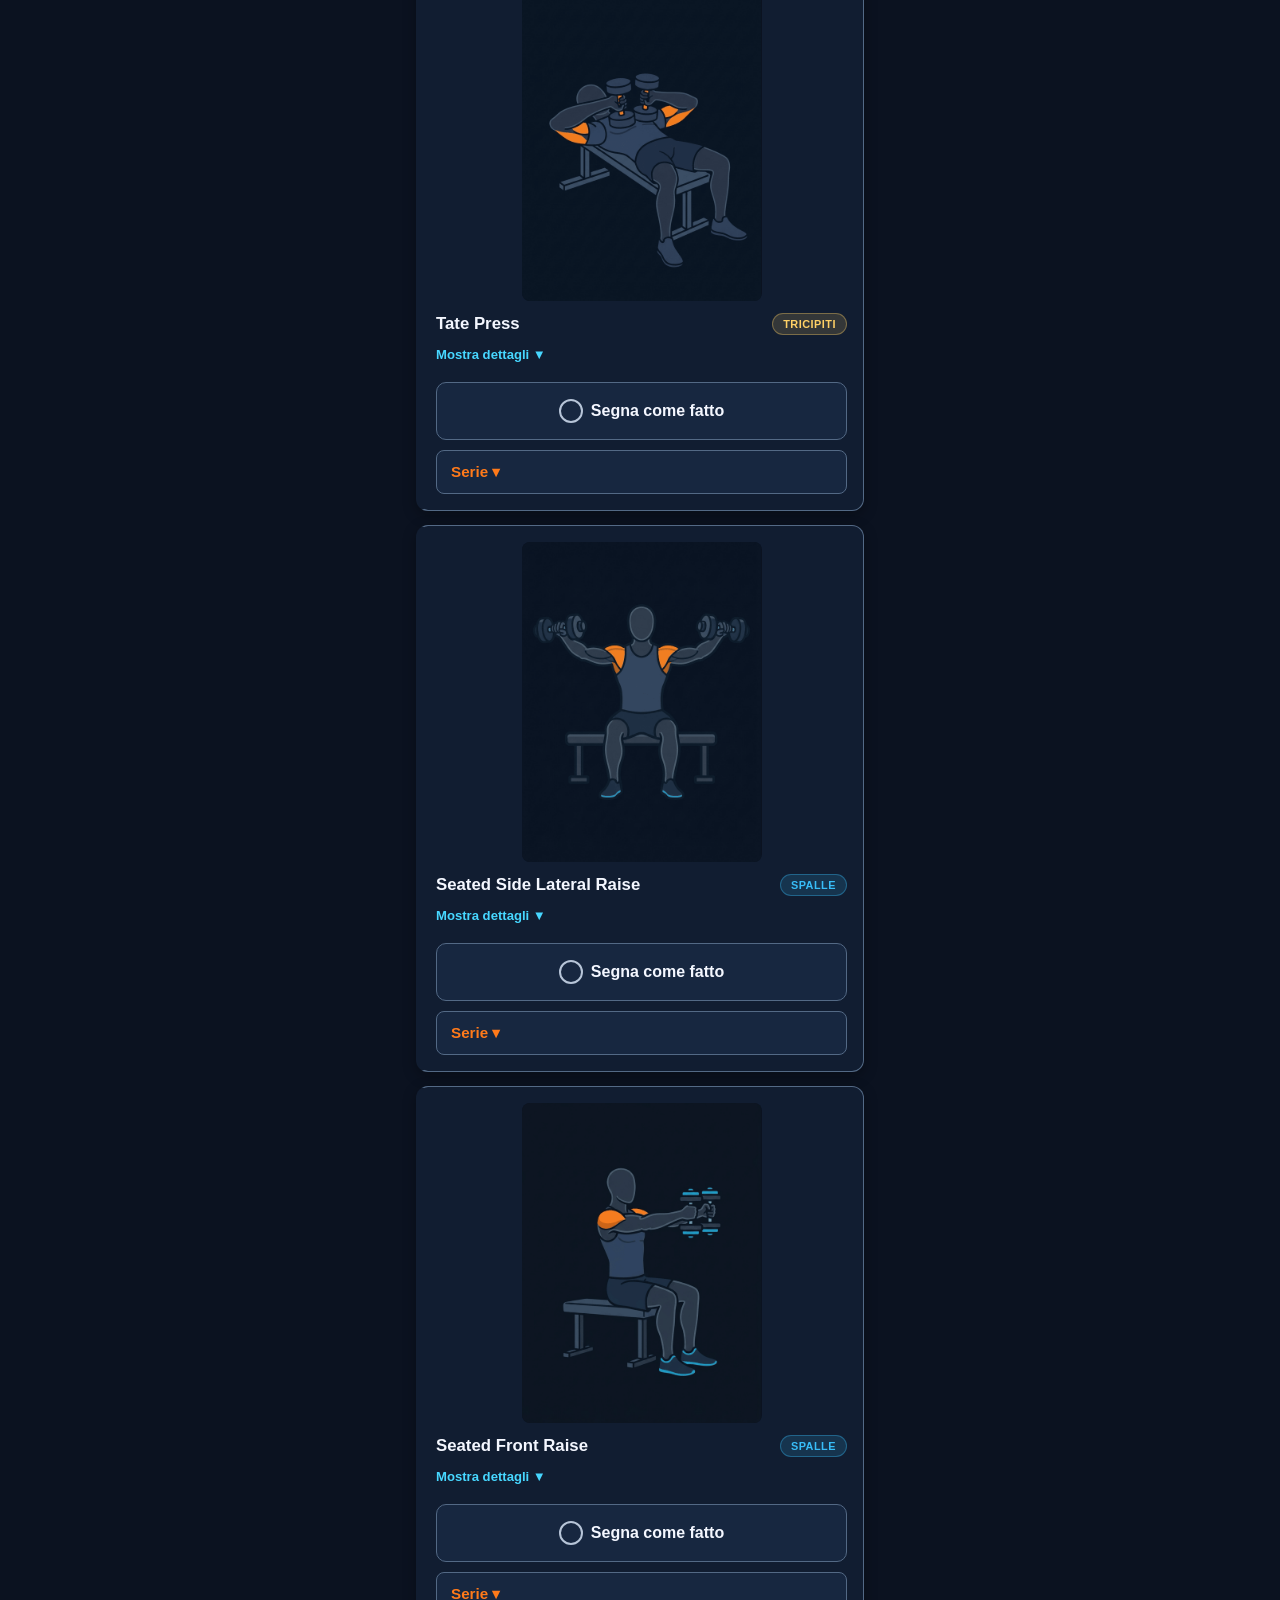
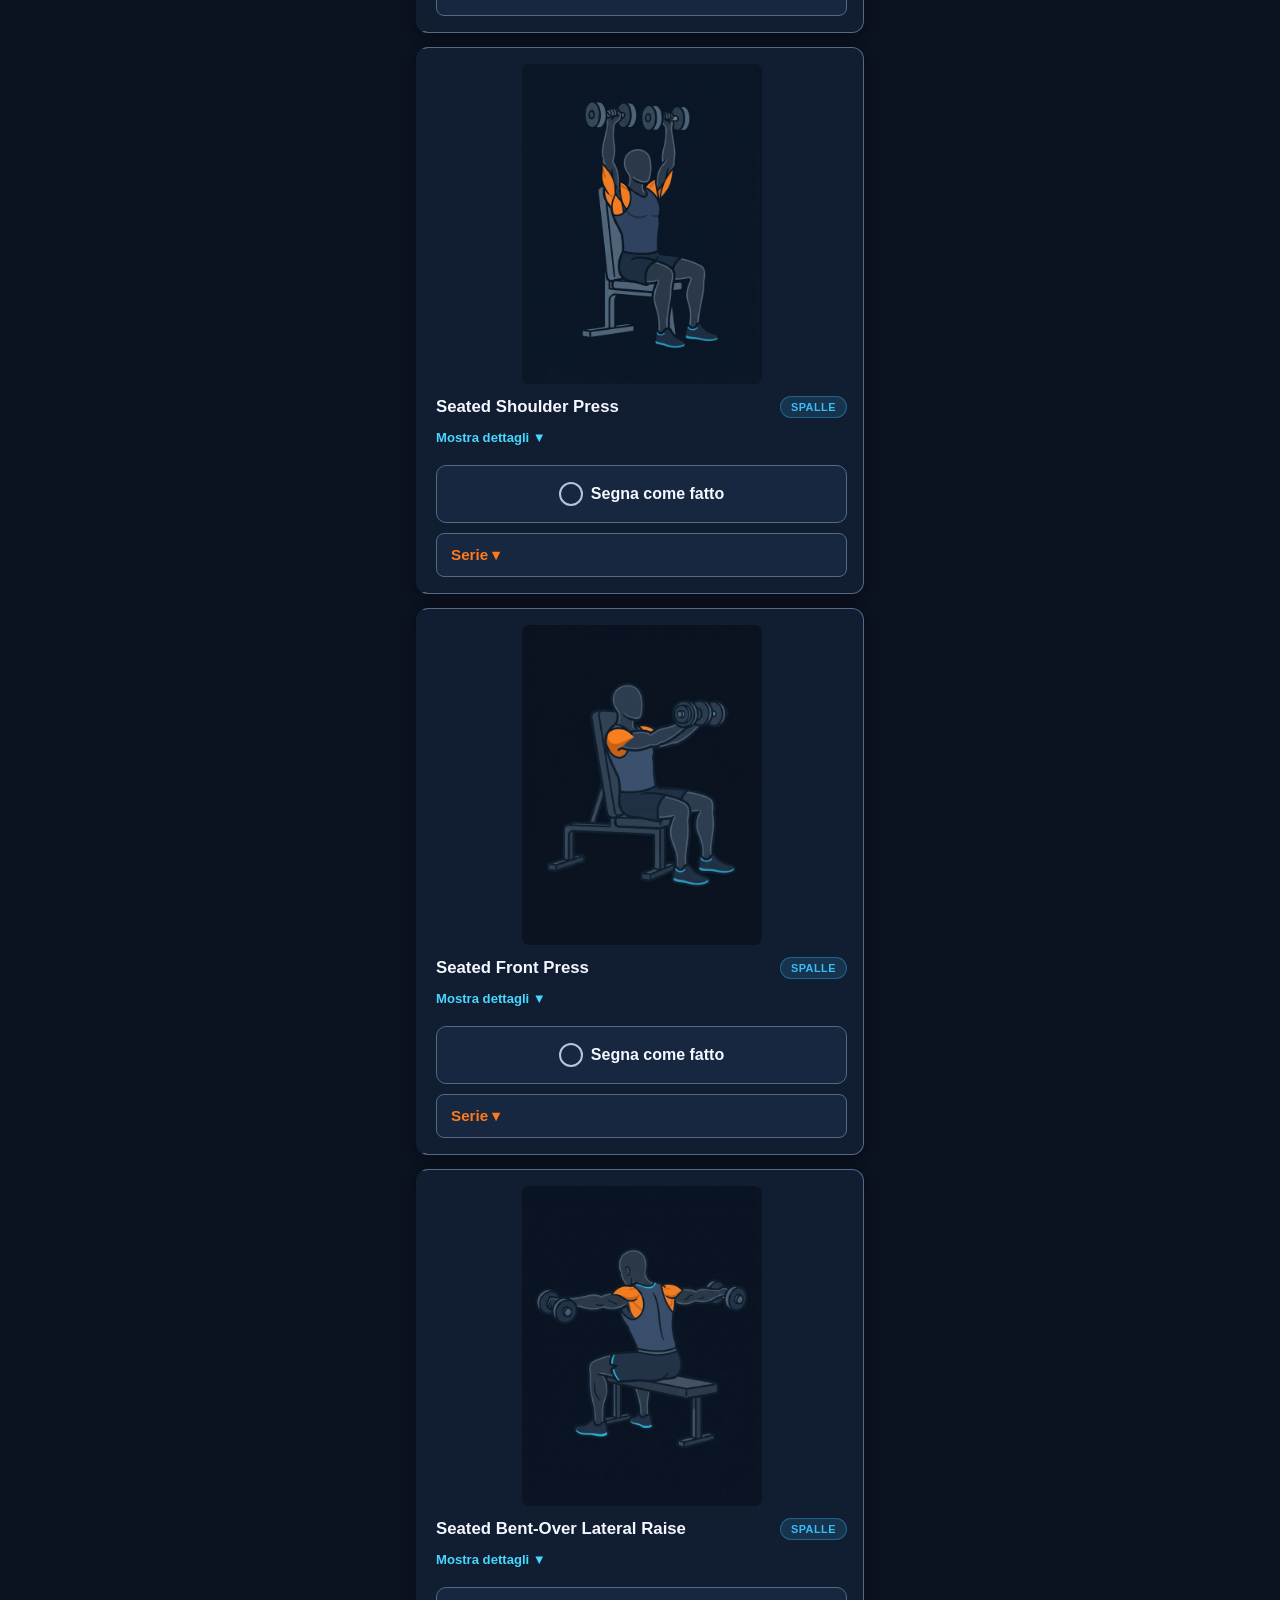
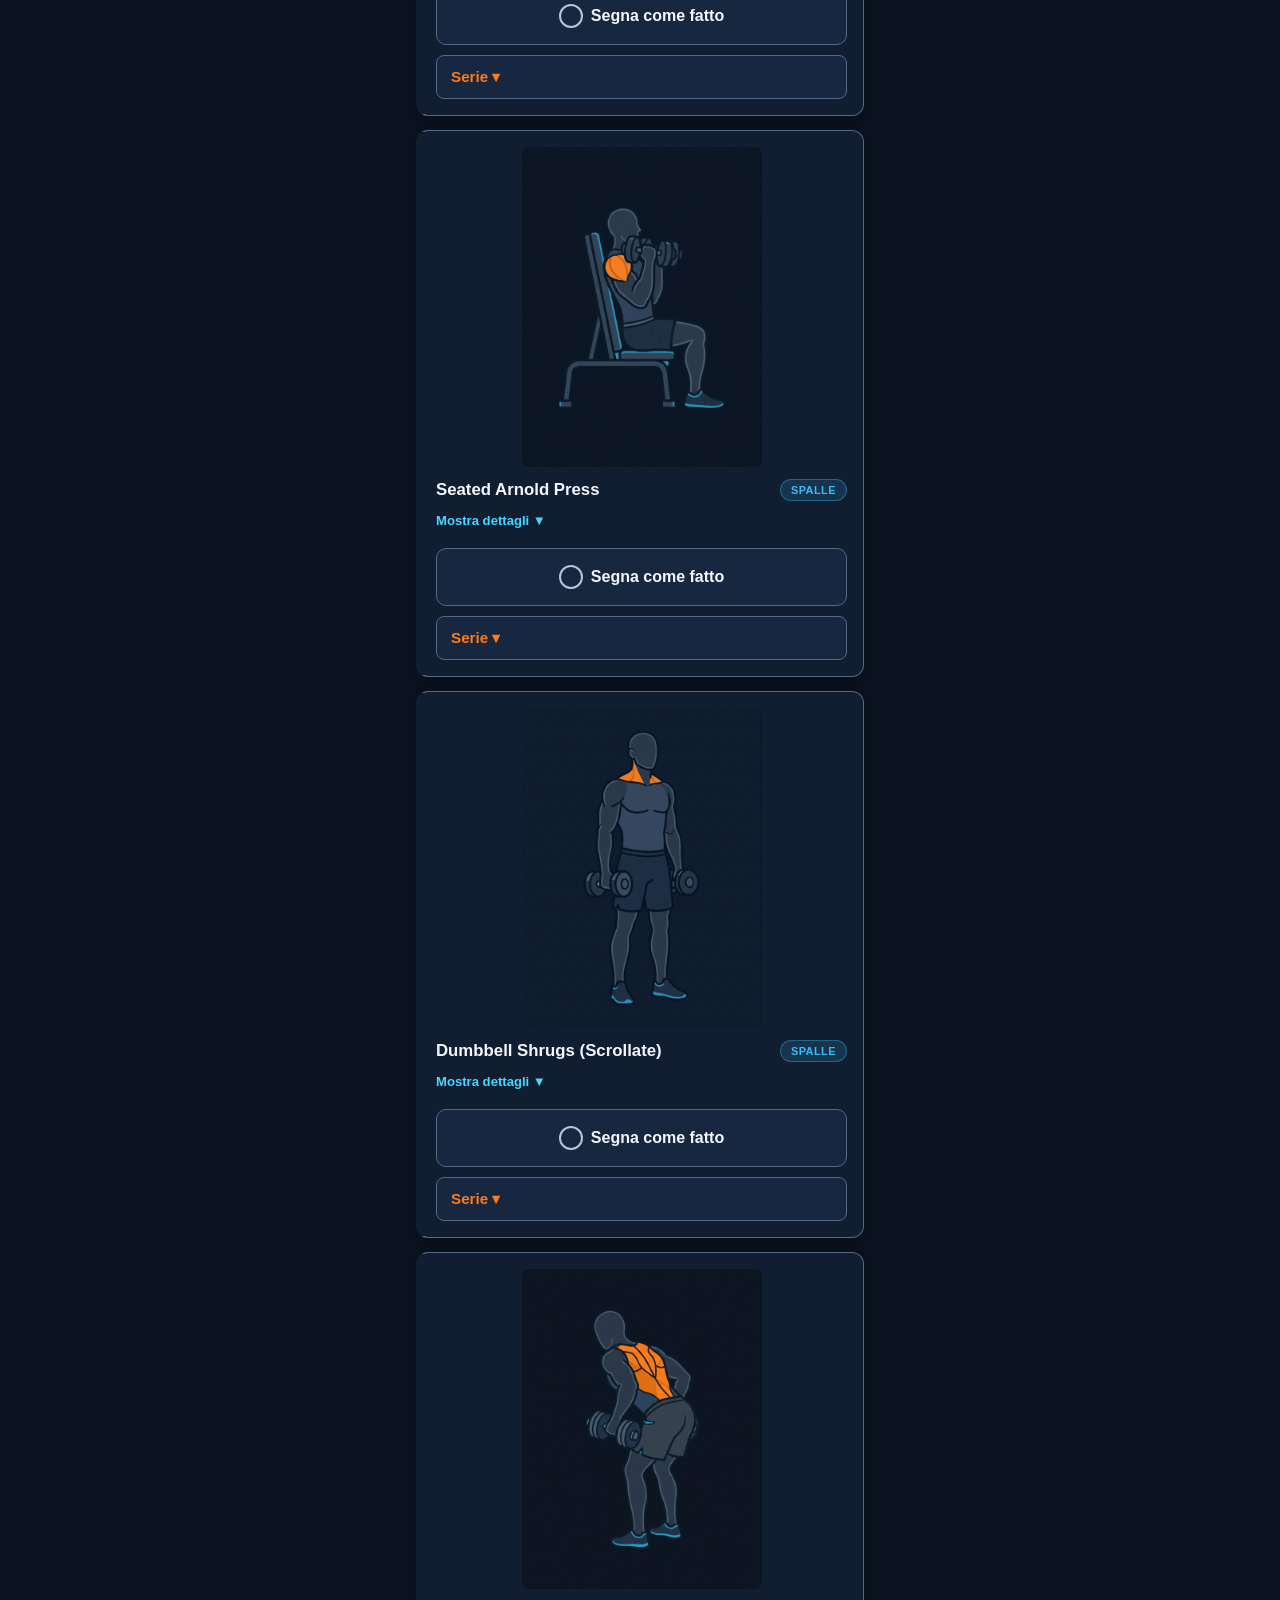
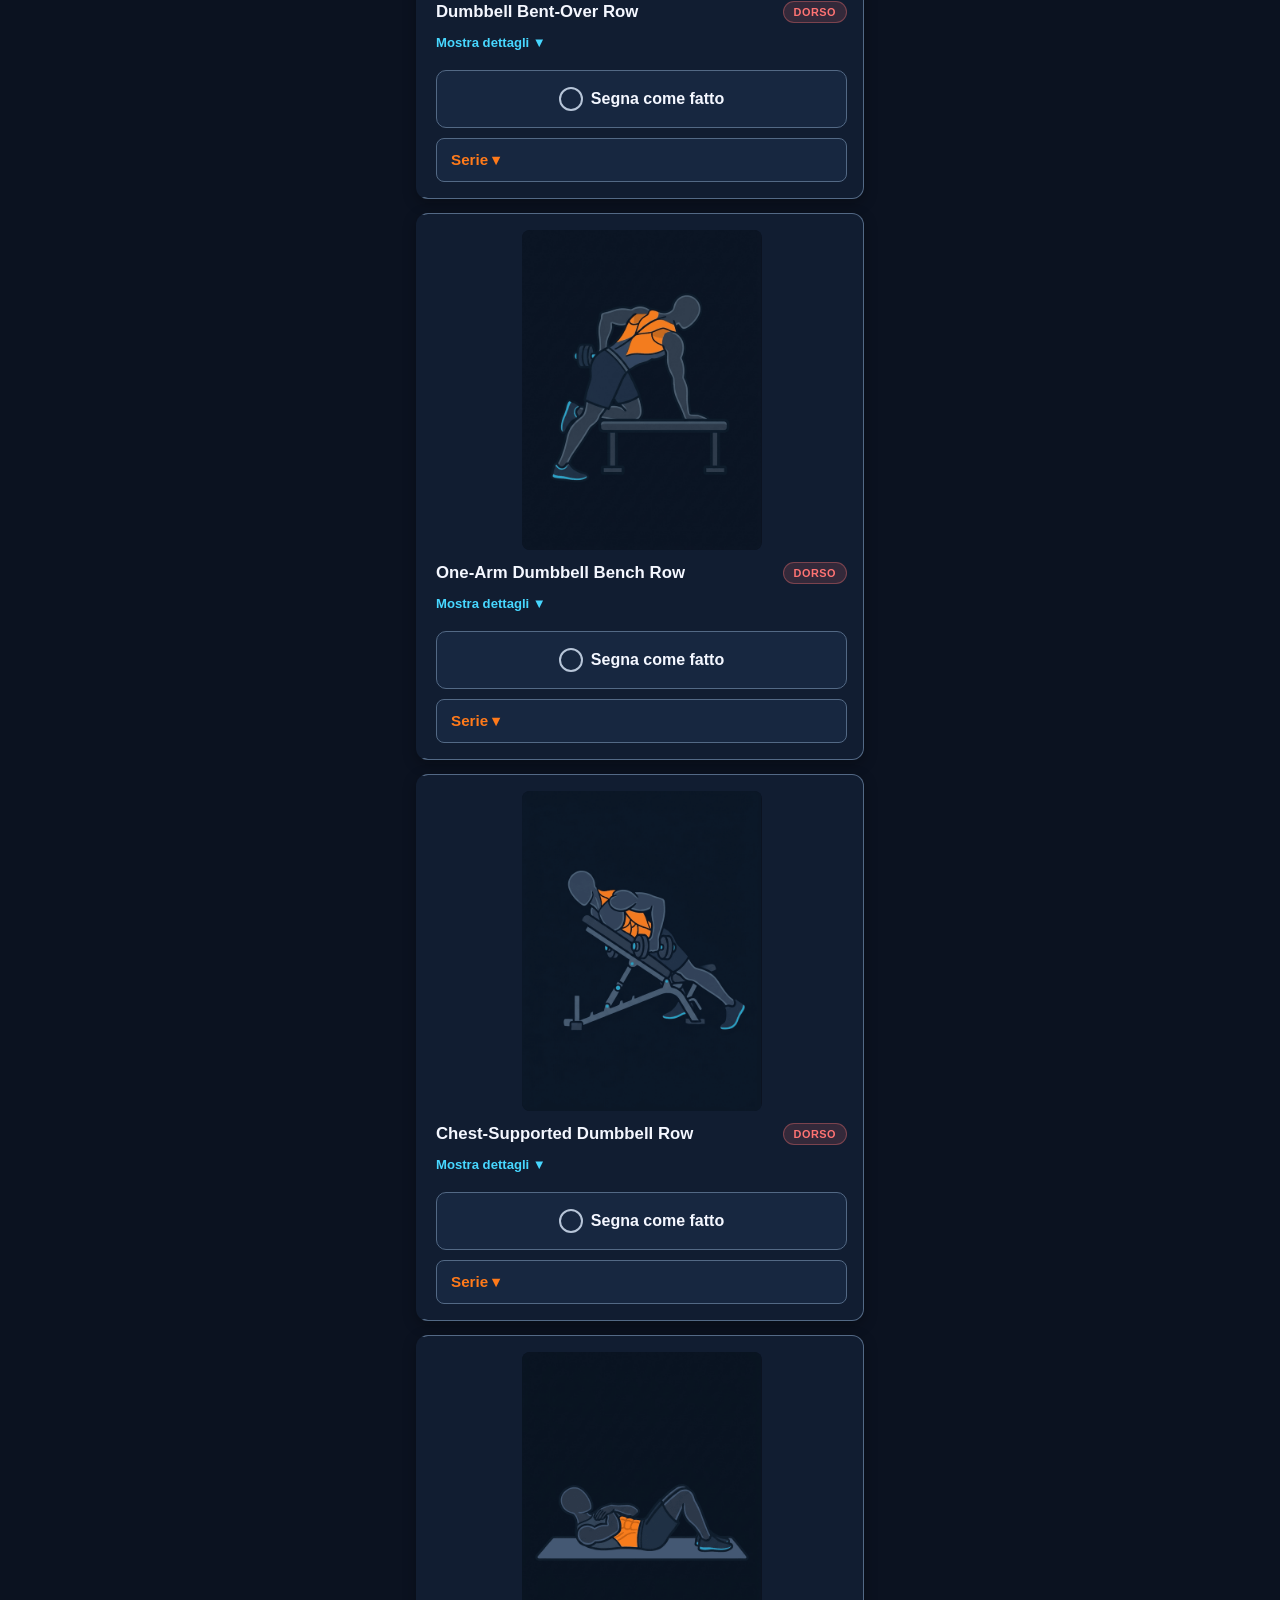
==== commit 04bd0736: "Release v10: v10: nuove icone app e interfaccia" ====
--- a/index.html
+++ b/index.html
@@ -9,969 +9,28 @@
     <meta name="apple-mobile-web-app-title" content="Workout">
     <meta name="robots" content="noindex, nofollow, noarchive, nosnippet, noimageindex">
     <meta name="googlebot" content="noindex, nofollow, noarchive, nosnippet, noimageindex">
-    <title>💪 Il mio Allenamento</title>
+    <title>Workout - Il mio Allenamento</title>
     <link rel="manifest" href="manifest.webmanifest">
     <link rel="apple-touch-icon" href="icons/apple-touch-icon.png">
     <link rel="icon" type="image/png" sizes="192x192" href="icons/icon-192.png">
-    <style>
-        :root {
-            --bg-primary: #0B1220;
-            --bg-secondary: #101A2B;
-            --surface-blue: #111D31;
-            --surface-raised: #172740;
-            --border: #536985;
-            --border-light: rgba(83, 105, 133, 0.35);
-            --text-primary: #F4F7FF;
-            --text-secondary: #B7C5D8;
-            --accent-orange: #FF7A1A;
-            --accent-orange-pressed: #E96508;
-            --accent-orange-gradient: linear-gradient(135deg, #FF7A1A 0%, #FF9E4A 100%);
-            --accent-cyan: #47D7FF;
-            --success: #7BE0A1;
-            --warning: #FFD166;
-            --danger: #FF7373;
-            --shadow-card: 0 4px 14px rgba(0, 0, 0, 0.3);
-            --glow-orange: 0 0 14px rgba(255, 122, 26, 0.4);
-        }
-
-        * {
-            margin: 0;
-            padding: 0;
-            box-sizing: border-box;
-            -webkit-tap-highlight-color: transparent;
-        }
-
-        html {
-            font-size: 16px;
-        }
-
-        body {
-            font-family: -apple-system, BlinkMacSystemFont, "Segoe UI", Roboto, Helvetica, Arial, sans-serif;
-            background-color: var(--bg-primary);
-            color: var(--text-primary);
-            min-height: 100vh;
-            padding-top: max(16px, env(safe-area-inset-top));
-            padding-left: max(16px, env(safe-area-inset-left));
-            padding-right: max(16px, env(safe-area-inset-right));
-            padding-bottom: max(32px, env(safe-area-inset-bottom));
-            max-width: 480px;
-            margin: 0 auto;
-        }
-
-        /* Banner aggiornamento PWA */
-        #pwa-update-banner {
-            position: fixed;
-            bottom: max(20px, env(safe-area-inset-bottom));
-            left: 50%;
-            transform: translateX(-50%);
-            width: calc(100% - 32px);
-            max-width: 440px;
-            background: var(--surface-raised);
-            border: 1px solid var(--accent-orange);
-            box-shadow: 0 4px 16px rgba(0,0,0,0.6);
-            border-radius: 12px;
-            padding: 12px 16px;
-            display: none;
-            align-items: center;
-            justify-content: space-between;
-            gap: 12px;
-            z-index: 9999;
-            cursor: pointer;
-            font-size: 0.9rem;
-            color: var(--text-primary);
-            min-height: 48px;
-        }
-        #pwa-update-banner .update-text {
-            display: flex;
-            align-items: center;
-            gap: 8px;
-            font-weight: 500;
-        }
-        #pwa-update-banner .update-btn {
-            background: var(--accent-orange);
-            color: #0B1220;
-            border: none;
-            border-radius: 6px;
-            padding: 6px 14px;
-            font-size: 0.85rem;
-            font-weight: 700;
-            min-height: 36px;
-            cursor: pointer;
-            white-space: nowrap;
-        }
-
-        h1 {
-            font-size: 1.4rem;
-            font-weight: 700;
-            text-align: center;
-            margin-bottom: 20px;
-            color: var(--text-primary);
-        }
-
-        /* Nav Tabs */
-        .nav-tabs {
-            display: flex;
-            gap: 0;
-            margin-bottom: 20px;
-            border-radius: 10px;
-            overflow: hidden;
-            border: 1px solid var(--border);
-            background-color: var(--surface-blue);
-        }
-
-        .nav-tab {
-            flex: 1;
-            background-color: var(--surface-raised);
-            color: var(--text-secondary);
-            border: none;
-            padding: 14px 8px;
-            font-size: 0.9rem;
-            font-weight: 600;
-            cursor: pointer;
-            transition: all 0.2s ease;
-            min-height: 48px;
-        }
-
-        .nav-tab.active {
-            background: var(--accent-orange-gradient);
-            color: #0B1220;
-            font-weight: 800;
-            box-shadow: var(--glow-orange);
-        }
-
-        .nav-tab:active {
-            transform: scale(0.97);
-        }
-
-        /* Programma */
-        .days-container {
-            display: grid;
-            grid-template-columns: repeat(4, 1fr);
-            gap: 8px;
-            margin-bottom: 20px;
-        }
-
-        .day-btn {
-            background-color: var(--surface-blue);
-            color: var(--text-primary);
-            border: 1px solid var(--border);
-            border-radius: 10px;
-            padding: 10px 4px;
-            font-size: 0.82rem;
-            font-weight: 600;
-            cursor: pointer;
-            transition: transform 0.1s ease;
-            text-align: center;
-            min-height: 48px;
-            min-width: 44px;
-            display: flex;
-            flex-direction: column;
-            align-items: center;
-            justify-content: center;
-            gap: 2px;
-            position: relative;
-        }
-
-        .day-num { font-size: 0.72rem; font-weight: 700; opacity: 0.95; }
-
-        .day-btn:active {
-            transform: scale(0.95);
-        }
-
-        /* Unico segno di evidenza: il giorno selezionato con lo stile Arancio */
-        .day-btn.active {
-            background: var(--accent-orange-gradient);
-            border-color: var(--accent-orange);
-            color: #0B1220;
-            font-weight: 800;
-            box-shadow: var(--glow-orange);
-        }
-
-        /* Indicatore giorno di riposo discreto */
-        .day-btn.rest {
-            color: var(--text-secondary);
-            font-style: italic;
-        }
-
-        .day-btn.rest.active {
-            background: var(--accent-orange-gradient);
-            color: #0B1220;
-            border-color: var(--accent-orange);
-            font-weight: 800;
-            box-shadow: var(--glow-orange);
-            font-style: italic;
-        }
-
-        /* Sezione passi */
-        #steps-section {
-            background-color: var(--surface-blue);
-            border: 1px solid var(--border);
-            border-radius: 12px;
-            padding: 16px 20px;
-            margin-bottom: 24px;
-            box-shadow: var(--shadow-card);
-        }
-
-        #steps-section h3 {
-            margin: 0;
-            font-size: 1rem;
-            color: var(--text-primary);
-        }
-
-        .steps-input-row {
-            display: flex;
-            gap: 8px;
-            margin-top: 12px;
-        }
-
-        #steps-input {
-            background-color: var(--bg-secondary);
-            border: 1px solid var(--border);
-            border-radius: 8px;
-            color: var(--text-primary);
-            font-size: 1.2rem;
-            padding: 12px 16px;
-            width: 100%;
-            flex: 1;
-            outline: none;
-            min-height: 48px;
-        }
-
-        #steps-input:focus {
-            border-color: var(--accent-orange);
-        }
-
-        #steps-save-btn {
-            background: var(--accent-orange-gradient);
-            color: #0B1220;
-            font-weight: 800;
-            border: none;
-            border-radius: 8px;
-            font-size: 1.2rem;
-            padding: 12px 16px;
-            min-width: 48px;
-            min-height: 48px;
-            cursor: pointer;
-        }
-
-        #steps-display {
-            font-size: 1.5rem;
-            font-weight: bold;
-            color: var(--accent-orange);
-            margin-top: 12px;
-        }
-
-        #steps-edit-btn {
-            background-color: transparent;
-            border: none;
-            font-size: 1.1rem;
-            cursor: pointer;
-            margin-left: 8px;
-            min-width: 44px;
-            min-height: 44px;
-            display: inline-flex;
-            align-items: center;
-            justify-content: center;
-        }
-
-        /* Intestazione Giorno */
-        #day-header {
-            margin-bottom: 16px;
-        }
-
-        #day-title {
-            font-size: 1.3rem;
-            font-weight: 700;
-            color: var(--text-primary);
-        }
-
-        #day-subtitle {
-            font-size: 0.85rem;
-            color: var(--text-secondary);
-            margin-top: 4px;
-        }
-
-        /* Card Esercizio */
-        .exercise-card {
-            background-color: var(--surface-blue);
-            border: 1px solid var(--border);
-            border-radius: 12px;
-            padding: 16px;
-            margin-bottom: 14px;
-            border-left: 4px solid transparent;
-            box-shadow: var(--shadow-card);
-            transition: all 0.2s ease;
-        }
-
-        .exercise-card.done {
-            border-left-color: var(--success);
-        }
-
-        .exercise-card-image {
-            width: 100%;
-            max-width: 240px;
-            aspect-ratio: 3 / 4;
-            background-color: var(--bg-primary);
-            border-radius: 8px;
-            overflow: hidden;
-            margin: 0 auto 12px auto;
-            border: none;
-            display: flex;
-            align-items: center;
-            justify-content: center;
-        }
-
-        .exercise-card-image img {
-            width: 100%;
-            height: 100%;
-            object-fit: contain;
-            display: block;
-        }
-
-        .exercise-header {
-            display: flex;
-            justify-content: space-between;
-            align-items: center;
-            gap: 8px;
-        }
-
-        .exercise-name {
-            font-size: 1.05rem;
-            font-weight: 700;
-            color: var(--text-primary);
-        }
-
-        /* Testo leggibile anche se completato (non barrato) per scansione rapida a colpo d'occhio */
-        .exercise-card.done .exercise-name {
-            text-decoration: none;
-            color: var(--text-primary);
-        }
-
-        .muscle-badge {
-            font-size: 0.68rem;
-            font-weight: 700;
-            padding: 4px 10px;
-            border-radius: 20px;
-            text-transform: uppercase;
-            letter-spacing: 0.5px;
-            white-space: nowrap;
-            background-color: var(--surface-raised);
-            color: var(--accent-cyan);
-            border: 1px solid var(--border);
-        }
-
-        /* Colori Badge con contrasti ottimizzati */
-        .badge-petto { background-color: rgba(71, 215, 255, 0.15); color: #47D7FF; border-color: rgba(71, 215, 255, 0.35); }
-        .badge-bicipiti { background-color: rgba(210, 168, 255, 0.15); color: #d2a8ff; border-color: rgba(210, 168, 255, 0.35); }
-        .badge-tricipiti { background-color: rgba(255, 209, 102, 0.15); color: #FFD166; border-color: rgba(255, 209, 102, 0.35); }
-        .badge-spalle { background-color: rgba(56, 189, 248, 0.15); color: #38bdf8; border-color: rgba(56, 189, 248, 0.35); }
-        .badge-dorso { background-color: rgba(255, 115, 115, 0.15); color: #FF7373; border-color: rgba(255, 115, 115, 0.35); }
-        .badge-core { background-color: rgba(123, 224, 161, 0.15); color: #7BE0A1; border-color: rgba(123, 224, 161, 0.35); }
-        .badge-gambe, .badge-glutei, .badge-gambe\ e\ glutei { background-color: rgba(86, 211, 196, 0.15); color: #56d3c4; border-color: rgba(86, 211, 196, 0.35); }
-        .badge-riposo\ attivo, .badge-riposo-attivo { background-color: rgba(255, 122, 26, 0.15); color: var(--accent-orange); border-color: rgba(255, 122, 26, 0.4); }
-
-        .exercise-sets {
-            margin-top: 8px;
-            font-size: 0.95rem;
-            color: var(--accent-orange);
-            font-weight: 700;
-        }
-
-        .toggle-desc-btn {
-            background-color: transparent;
-            border: none;
-            color: var(--accent-cyan);
-            font-size: 0.82rem;
-            font-weight: 600;
-            cursor: pointer;
-            padding: 6px 0;
-            margin-top: 6px;
-        }
-
-        .exercise-desc {
-            display: none;
-            margin-top: 10px;
-            font-size: 0.88rem;
-            line-height: 1.5;
-            color: var(--text-secondary);
-        }
-
-        /* Bottone "fatto" — target tap grande */
-        .done-btn {
-            display: flex;
-            align-items: center;
-            justify-content: center;
-            gap: 8px;
-            width: 100%;
-            margin-top: 14px;
-            padding: 16px;
-            min-height: 56px;
-            background-color: var(--surface-raised);
-            color: var(--text-primary);
-            border: 1px solid var(--border);
-            border-radius: 10px;
-            font-size: 1rem;
-            font-weight: 700;
-            cursor: pointer;
-            transition: all 0.15s ease;
-        }
-
-        .done-btn:active { transform: scale(0.98); }
-
-        .done-btn .check {
-            display: inline-flex;
-            align-items: center;
-            justify-content: center;
-            width: 24px;
-            height: 24px;
-            border-radius: 50%;
-            border: 2px solid var(--text-secondary);
-            color: transparent;
-            font-size: 0.85rem;
-            line-height: 1;
-            transition: all 0.15s ease;
-        }
-
-        .done-btn.done {
-            background-color: var(--success);
-            color: #0B1220;
-            border-color: var(--success);
-            font-weight: 800;
-        }
-
-        .done-btn.done .check {
-            background-color: #0B1220;
-            border-color: #0B1220;
-            color: var(--success);
-            font-weight: 900;
-        }
-
-        /* Accordion Serie */
-        .toggle-series-btn {
-            display: flex;
-            align-items: center;
-            justify-content: space-between;
-            width: 100%;
-            min-height: 44px;
-            padding: 10px 14px;
-            margin-top: 10px;
-            background-color: var(--surface-raised);
-            border: 1px solid var(--border);
-            border-radius: 8px;
-            color: var(--accent-orange);
-            font-size: 0.95rem;
-            font-weight: 700;
-            cursor: pointer;
-            transition: background-color 0.15s ease;
-        }
-        .toggle-series-btn:active { background-color: var(--surface-blue); }
-
-        .series-accordion {
-            margin-top: 10px;
-            padding: 12px;
-            background-color: var(--bg-secondary);
-            border: 1px solid var(--border);
-            border-radius: 8px;
-        }
-
-        .series-last-hint {
-            font-size: 0.82rem;
-            color: var(--text-secondary);
-            margin-bottom: 12px;
-            line-height: 1.4;
-        }
-
-        .series-list {
-            display: flex;
-            flex-direction: column;
-            gap: 8px;
-        }
-
-        .set-row {
-            display: flex;
-            align-items: center;
-            gap: 8px;
-        }
-
-        .set-label {
-            font-size: 0.85rem;
-            font-weight: 700;
-            color: var(--text-secondary);
-            min-width: 28px;
-        }
-
-        .set-input-group {
-            display: flex;
-            align-items: center;
-            gap: 4px;
-            flex: 1;
-            min-width: 0;
-        }
-
-        .set-input {
-            width: 100%;
-            min-width: 0;
-            min-height: 44px;
-            padding: 8px 6px;
-            background-color: var(--surface-blue);
-            border: 1px solid var(--border);
-            border-radius: 6px;
-            color: var(--text-primary);
-            font-size: 16px; /* evita zoom automatico su iOS */
-            text-align: center;
-            box-sizing: border-box;
-        }
-
-        .set-input:focus {
-            outline: none;
-            border-color: var(--accent-orange);
-        }
-
-        .set-unit {
-            font-size: 0.75rem;
-            color: var(--text-secondary);
-            white-space: nowrap;
-        }
-
-        .series-actions {
-            display: flex;
-            gap: 8px;
-            margin-top: 10px;
-        }
-
-        .set-action-btn {
-            flex: 1;
-            min-height: 44px;
-            padding: 8px;
-            background-color: var(--surface-raised);
-            border: 1px solid var(--border);
-            border-radius: 6px;
-            color: var(--text-primary);
-            font-size: 0.9rem;
-            font-weight: 600;
-            cursor: pointer;
-        }
-        .set-action-btn:active { background-color: var(--surface-blue); }
-
-        .set-note-row {
-            margin-top: 10px;
-        }
-
-        .set-note-input {
-            width: 100%;
-            min-height: 44px;
-            padding: 10px 12px;
-            background-color: var(--surface-blue);
-            border: 1px solid var(--border);
-            border-radius: 6px;
-            color: var(--text-primary);
-            font-size: 16px; /* evita zoom automatico su iOS */
-            box-sizing: border-box;
-        }
-        .set-note-input:focus {
-            outline: none;
-            border-color: var(--accent-orange);
-        }
-
-        /* Mini storico esercizio */
-        .series-history {
-            margin-top: 14px;
-            padding-top: 10px;
-            border-top: 1px dashed var(--border);
-        }
-
-        .series-history-title {
-            font-size: 0.8rem;
-            font-weight: 700;
-            color: var(--text-secondary);
-            text-transform: uppercase;
-            letter-spacing: 0.5px;
-            margin-bottom: 6px;
-        }
-
-        .series-history-list {
-            display: flex;
-            flex-direction: column;
-            gap: 6px;
-        }
-
-        .series-history-item {
-            display: flex;
-            align-items: baseline;
-            justify-content: space-between;
-            gap: 8px;
-            font-size: 0.82rem;
-            padding: 4px 0;
-            border-bottom: 1px solid var(--border-light);
-        }
-
-        .series-history-date {
-            color: var(--accent-cyan);
-            font-weight: 700;
-            white-space: nowrap;
-        }
-
-        .series-history-data {
-            color: var(--text-primary);
-            text-align: right;
-            word-break: break-word;
-        }
-
-        .series-history-empty {
-            margin-top: 10px;
-            font-size: 0.78rem;
-            color: var(--text-secondary);
-            font-style: italic;
-        }
-
-        /* Layout Riposo */
-        .rest-day {
-            text-align: center;
-            padding: 40px 20px;
-        }
-
-        .rest-emoji {
-            font-size: 3rem;
-            margin-bottom: 16px;
-        }
-
-        .rest-title {
-            font-size: 1.3rem;
-            font-weight: 700;
-            color: var(--text-primary);
-            margin-bottom: 8px;
-        }
-
-        .rest-subtitle {
-            font-size: 0.9rem;
-            color: var(--text-secondary);
-        }
-
-        /* Sezione Esercizi (Database) */
-        #db-filter-container {
-            display: flex;
-            gap: 8px;
-            overflow-x: auto;
-            padding-bottom: 12px;
-            margin-bottom: 16px;
-            -webkit-overflow-scrolling: touch;
-            scrollbar-width: none;
-        }
-
-        #db-filter-container::-webkit-scrollbar {
-            display: none;
-        }
-
-        .db-filter-btn {
-            background-color: var(--surface-raised);
-            color: var(--text-secondary);
-            border: 1px solid var(--border);
-            border-radius: 20px;
-            padding: 10px 16px;
-            font-size: 0.85rem;
-            font-weight: 600;
-            cursor: pointer;
-            white-space: nowrap;
-            min-height: 44px; /* Touch target >= 44px */
-            display: inline-flex;
-            align-items: center;
-            justify-content: center;
-            transition: all 0.2s ease;
-        }
-
-        .db-filter-btn:active {
-            transform: scale(0.97);
-        }
-
-        .db-filter-btn.active {
-            background: var(--accent-orange-gradient);
-            color: #0B1220;
-            border-color: var(--accent-orange);
-            font-weight: 800;
-            box-shadow: var(--glow-orange);
-        }
-
-        .db-exercise-card {
-            background-color: var(--surface-blue);
-            border: 1px solid var(--border);
-            border-radius: 12px;
-            overflow: hidden;
-            margin-bottom: 16px;
-            box-shadow: var(--shadow-card);
-        }
-
-        .db-card-image {
-            width: 100%;
-            aspect-ratio: 1 / 1;
-            background-color: var(--bg-primary);
-            display: flex;
-            align-items: center;
-            justify-content: center;
-            overflow: hidden;
-            border-bottom: 1px solid var(--border);
-        }
-
-        .db-card-image img {
-            width: 100%;
-            height: 100%;
-            object-fit: cover;
-        }
-
-        .db-card-body {
-            padding: 16px;
-        }
-
-        .db-card-header {
-            display: flex;
-            justify-content: space-between;
-            align-items: center;
-            gap: 8px;
-        }
-
-        .db-card-title {
-            font-size: 1.1rem;
-            font-weight: 700;
-            color: var(--text-primary);
-        }
-
-        .db-card-stats {
-            margin-top: 8px;
-            font-size: 0.9rem;
-            color: var(--accent-orange);
-            font-weight: 700;
-        }
-
-        .db-toggle-desc-btn {
-            background-color: transparent;
-            border: none;
-            color: var(--accent-cyan);
-            font-size: 0.82rem;
-            font-weight: 600;
-            cursor: pointer;
-            padding: 6px 0;
-            margin-top: 6px;
-        }
-
-        .db-card-desc {
-            display: none;
-            margin-top: 10px;
-            font-size: 0.85rem;
-            line-height: 1.5;
-            color: var(--text-secondary);
-        }
-
-        /* Sezione Statistiche */
-        .stats-period-tabs {
-            display: flex;
-            gap: 0;
-            margin-bottom: 16px;
-            border-radius: 10px;
-            overflow: hidden;
-            border: 1px solid var(--border);
-            background-color: var(--surface-blue);
-        }
-
-        .stats-tab {
-            flex: 1;
-            background-color: var(--surface-raised);
-            color: var(--text-secondary);
-            border: none;
-            padding: 12px 8px;
-            font-size: 0.85rem;
-            font-weight: 600;
-            cursor: pointer;
-            min-height: 44px;
-        }
-
-        .stats-tab.active {
-            background: var(--accent-orange-gradient);
-            color: #0B1220;
-            font-weight: 800;
-            box-shadow: var(--glow-orange);
-        }
-
-        /* Card aderenza */
-        .adherence-card {
-            background-color: var(--surface-blue);
-            border: 1px solid var(--border);
-            border-radius: 12px;
-            padding: 16px;
-            margin-bottom: 16px;
-            box-shadow: var(--shadow-card);
-        }
-
-        .adherence-header {
-            display: flex;
-            justify-content: space-between;
-            align-items: baseline;
-            margin-bottom: 10px;
-        }
-
-        .adherence-label {
-            font-size: 0.85rem;
-            color: var(--text-secondary);
-        }
-
-        .adherence-value {
-            font-size: 1.2rem;
-            font-weight: 700;
-            color: var(--accent-orange);
-        }
-
-        .adherence-bar {
-            width: 100%;
-            height: 10px;
-            background-color: var(--bg-secondary);
-            border-radius: 6px;
-            overflow: hidden;
-            border: 1px solid var(--border-light);
-        }
-
-        .adherence-fill {
-            height: 100%;
-            background: var(--accent-orange-gradient);
-            border-radius: 6px;
-            transition: width 0.3s ease;
-        }
-
-        .stats-summary-row {
-            display: flex;
-            gap: 12px;
-            margin-bottom: 16px;
-        }
-
-        .stats-card {
-            flex: 1;
-            background-color: var(--surface-blue);
-            border: 1px solid var(--border);
-            border-radius: 10px;
-            padding: 12px;
-            text-align: center;
-            box-shadow: var(--shadow-card);
-        }
-
-        .stats-card-value {
-            font-size: 1.3rem;
-            font-weight: 800;
-            color: var(--accent-orange);
-        }
-
-        .stats-card-label {
-            font-size: 0.72rem;
-            color: var(--text-secondary);
-            margin-top: 4px;
-        }
-
-        #stats-chart {
-            width: 100%;
-            max-width: 100%;
-            height: auto;
-            aspect-ratio: 440 / 260;
-            background-color: var(--surface-blue);
-            border-radius: 10px;
-            border: 1px solid var(--border);
-            box-shadow: var(--shadow-card);
-        }
-
-        .stats-empty {
-            text-align: center;
-            padding: 32px 16px;
-            color: var(--text-secondary);
-        }
-
-        .stats-empty-emoji {
-            font-size: 2.5rem;
-            margin-bottom: 12px;
-        }
-
-        /* Allenamenti del periodo (Statistiche) */
-        .period-workouts-container {
-            margin-top: 24px;
-        }
-        .period-workouts-title {
-            font-size: 1rem;
-            font-weight: 700;
-            color: var(--text-primary);
-            margin: 0 0 10px 0;
-        }
-        .period-groups-summary {
-            font-size: 0.85rem;
-            color: var(--accent-orange);
-            font-weight: 700;
-            background-color: var(--surface-blue);
-            padding: 12px 16px;
-            border-radius: 10px;
-            border: 1px solid var(--border);
-            margin-bottom: 12px;
-            line-height: 1.4;
-            box-shadow: var(--shadow-card);
-        }
-        .period-workouts-list {
-            display: flex;
-            flex-direction: column;
-            gap: 8px;
-        }
-        .period-workout-row {
-            display: flex;
-            align-items: center;
-            justify-content: space-between;
-            gap: 10px;
-            background-color: var(--surface-blue);
-            border: 1px solid var(--border);
-            border-radius: 10px;
-            padding: 10px 14px;
-            min-height: 48px;
-            box-sizing: border-box;
-            transition: all 0.15s ease;
-            box-shadow: var(--shadow-card);
-        }
-        .period-workout-row.clickable {
-            cursor: pointer;
-        }
-        .period-workout-row.clickable:active {
-            background-color: var(--surface-raised);
-            border-color: var(--accent-orange);
-            transform: scale(0.99);
-        }
-        .period-workout-row.non-clickable {
-            opacity: 0.85;
-            cursor: default;
-        }
-        .period-workout-date {
-            font-weight: 700;
-            color: var(--text-primary);
-            font-size: 0.85rem;
-            min-width: 80px;
-        }
-        .period-workout-badges {
-            display: flex;
-            flex-wrap: wrap;
-            gap: 4px;
-            align-items: center;
-            flex: 1;
-        }
-        .period-workout-count {
-            font-size: 0.8rem;
-            font-weight: 700;
-            color: var(--text-secondary);
-            white-space: nowrap;
-            margin-left: auto;
-        }
-        .period-workout-arrow {
-            color: var(--accent-orange);
-            font-size: 1rem;
-            font-weight: bold;
-            margin-left: 4px;
-        }
-    </style>
+    <link rel="stylesheet" href="css/app.css">
 </head>
 <body>
-    <h1>💪 Il mio Allenamento</h1>
+    <h1><svg class="ui-icon ui-icon-title" viewBox="0 0 24 24" fill="none" stroke="currentColor" stroke-width="2" stroke-linecap="round" stroke-linejoin="round" aria-hidden="true"><path d="M7 12h10"/><path d="M4 9v6M7 8v8M17 8v8M20 9v6"/><path d="M4 12h3M17 12h3"/><rect class="accent" x="10.5" y="10.5" width="3" height="3" rx="1" fill="#FF7A1A" stroke="none"/></svg>Il mio Allenamento</h1>
 
     <div class="nav-tabs">
-        <button class="nav-tab active" data-tab="programma" onclick="switchTab('programma')">🗓 Programma</button>
-        <button class="nav-tab" data-tab="esercizi" onclick="switchTab('esercizi')">📖 Esercizi</button>
-        <button class="nav-tab" data-tab="statistiche" onclick="switchTab('statistiche')">📊 Statistiche</button>
+        <button class="nav-tab active" data-tab="programma" onclick="switchTab('programma')">
+            <svg class="ui-icon" viewBox="0 0 24 24" fill="none" stroke="currentColor" stroke-width="2" stroke-linecap="round" stroke-linejoin="round" aria-hidden="true"><rect x="3.5" y="5" width="17" height="16" rx="2.5"/><path d="M7.5 3.5v3M16.5 3.5v3M3.5 9h17"/><path d="M8 12.5h.01M12 12.5h.01M8 16.5h.01"/><rect class="accent" x="14" y="14.5" width="3.5" height="3.5" rx="1" fill="#FF7A1A" stroke="none"/></svg>
+            <span>Programma</span>
+        </button>
+        <button class="nav-tab" data-tab="esercizi" onclick="switchTab('esercizi')">
+            <svg class="ui-icon" viewBox="0 0 24 24" fill="none" stroke="currentColor" stroke-width="2" stroke-linecap="round" stroke-linejoin="round" aria-hidden="true"><path d="M12 7.5c-2-2-5-2.5-8-1.5v12c3-1 6-.5 8 1.5 2-2 5-2.5 8-1.5V6c-3-1-6-.5-8 1.5Z"/><path d="M12 7.5v12"/><path class="accent" d="M6.5 9.5c1.2-.2 2.3 0 3.2.5" stroke="#FF7A1A"/></svg>
+            <span>Esercizi</span>
+        </button>
+        <button class="nav-tab" data-tab="statistiche" onclick="switchTab('statistiche')">
+            <svg class="ui-icon" viewBox="0 0 24 24" fill="none" stroke="currentColor" stroke-width="2" stroke-linecap="round" stroke-linejoin="round" aria-hidden="true"><path d="M4 4v16h16"/><rect x="7" y="12" width="3" height="5" rx="1"/><rect class="accent" x="12" y="8" width="3" height="9" rx="1" fill="#FF7A1A" stroke="none"/><rect x="17" y="5" width="3" height="12" rx="1"/></svg>
+            <span>Statistiche</span>
+        </button>
     </div>
 
     <div id="programma-section">
@@ -980,7 +39,7 @@
         </div>
 
         <div id="steps-section">
-            <h3>🦶 Passi del giorno</h3>
+            <h3><svg class="ui-icon" viewBox="0 0 24 24" fill="none" stroke="currentColor" stroke-width="2" stroke-linecap="round" stroke-linejoin="round" aria-hidden="true"><path d="M3 14.9 C2.9 13.7 3.4 12.8 4.4 12.4 C5.1 12.1 6 12.2 6.9 12.5 C7.8 11.6 8.6 9.6 9.6 7.9 C10.2 6.7 11.1 5.8 12.2 5.7 C13.4 5.6 14.4 6.5 15.1 7.8 C15.9 9.1 17.2 10.1 19 10.8 C20.4 11.3 21 12.2 21.3 13.6 L21.5 15.2 C21.7 16.2 21 16.8 20.2 17.1 C19.3 17.5 18.1 17.8 16.7 17.8 H5.2 C4 17.8 3.1 17.1 3 16.1 C2.9 15.7 2.9 15.3 3 14.9 Z"/><path d="M4.3 16.2 C8 16.9 15.5 17.1 19.8 16.1"/><path class="accent" d="M10.2 8.7 12.6 9.4 10.9 10.2 13.2 10.9" stroke="#FF7A1A" stroke-width="1.5"/></svg> Passi del giorno</h3>
             <div class="steps-input-row">
                 <input type="number" id="steps-input" placeholder="Inserisci i passi..." min="0" max="99999" inputmode="numeric">
                 <button id="steps-save-btn" onclick="saveSteps()">✓</button>
@@ -1040,1730 +99,7 @@
         <p id="data-status" style="font-size:0.8rem; color:var(--text-secondary); margin-top:8px; text-align:center;"></p>
     </div>
 
-    <script>
-        /* =========================================================
-           DATABASE ESERCIZI (asset riusabile)
-           ========================================================= */
-        const EXERCISES = {
-            // Petto
-            "neutral_close_grip_dumbbell_press": { id: "neutral_close_grip_dumbbell_press", name: "Neutral Close-Grip Dumbbell Press", muscleGroup: "Petto", sets: "3-4", reps: "12-15", description: "Spingendo i manubri uniti con presa neutra verso l'alto, si stimola la parte interna del petto (inner chest)." },
-            "incline_dumbbell_press": { id: "incline_dumbbell_press", name: "Incline Dumbbell Press", muscleGroup: "Petto", sets: "3-4", reps: "12-15", description: "Spingendo i manubri verso l'alto su una panca inclinata, si stimola la parte superiore del petto (upper chest)." },
-            "standard_dumbbell_press": { id: "standard_dumbbell_press", name: "Standard Dumbbell Press", muscleGroup: "Petto", sets: "3-4", reps: "12-15", description: "Abbassando i manubri ai lati del petto su una panca piana e spingendoli verso l'alto, si stimola l'intero petto (chest overall)." },
-            "dumbbell_fly": { id: "dumbbell_fly", name: "Dumbbell Fly", muscleGroup: "Petto", sets: "3-4", reps: "12-15", description: "Aprendo e chiudendo le braccia con un arco controllato su panca piana, si stimola il petto (inner chest)." },
-            "dumbbell_pullover": { id: "dumbbell_pullover", name: "Dumbbell Pullover", muscleGroup: "Petto", sets: "3-4", reps: "12-15", description: "Portando il manubrio oltre la testa e risollevandolo con un arco teso, si stimolano il petto e il dorso (chest + lats)." },
-            "reverse_grip_dumbbell_press": { id: "reverse_grip_dumbbell_press", name: "Reverse-Grip Dumbbell Press", muscleGroup: "Petto", sets: "3-4", reps: "12-15", description: "Afferrando i manubri con presa inversa e spingendoli verso l'alto, si stimola la parte superiore del petto (upper chest)." },
-            // Bicipiti
-            "bicep_curl": { id: "bicep_curl", name: "Dumbbell Bicep Curl", muscleGroup: "Bicipiti", sets: "3-4", reps: "12-15", description: "Flessione delle braccia in piedi o seduti sulla sedia, eseguendo una supinazione (rotazione del polso verso l'esterno) durante la fase di salita." },
-            "hammer_curl": { id: "hammer_curl", name: "Dumbbell Hammer Curl", muscleGroup: "Bicipiti", sets: "3-4", reps: "12-15", description: "Curl a martello. Flessione delle braccia mantenendo i palmi delle mani sempre rivolti l'uno verso l'altro (presa neutra) durante tutto il movimento." },
-            "alternating_curl": { id: "alternating_curl", name: "Alternating Dumbbell Curl", muscleGroup: "Bicipiti", sets: "3-4", reps: "12-15", description: "Curl classico eseguito alternando in modo fluido il braccio destro e il braccio sinistro a ogni ripetizione." },
-            "cross_body_curl": { id: "cross_body_curl", name: "Cross Body Hammer Curl", muscleGroup: "Bicipiti", sets: "3-4", reps: "12-15", description: "In piedi, afferra i manubri con presa neutra. Fletti un braccio portando il manubrio verso la spalla opposta, incrociando il petto. Ritorna lentamente alla posizione di partenza e alterna le braccia." },
-            "incline_bicep_curl": { id: "incline_bicep_curl", name: "Incline Dumbbell Bicep Curl", muscleGroup: "Bicipiti", sets: "3-4", reps: "12-15", description: "Panca a 45-60°. Seduto, esegui il classico curl con manubri. La posizione del braccio dietro la linea del busto garantisce il massimo allungamento del capo lungo del bicipite." },
-            // Tricipiti
-            "1_triceps_Overhead_DB_Tricep_Extension": { id: "1_triceps_Overhead_DB_Tricep_Extension", name: "Triceps Overhead DB Extension", muscleGroup: "Tricipiti", sets: "3-4", reps: "12-15", description: "Estensioni dietro la nuca su panca. Seduto sulla panca con schienale verticale a 90° per stabilizzare la schiena, afferra il manubrio con entrambe le mani sopra la testa. Fletti i gomiti portando il peso dietro la nuca per il massimo allungamento, poi distendi le braccia verso l'alto contraendo i tricipiti." },
-            "tricep_kickback": { id: "tricep_kickback", name: "Dumbbell Tricep Kickback", muscleGroup: "Tricipiti", sets: "3-4", reps: "12-15", description: "Busto flesso in avanti quasi parallelo al pavimento. Mantieni il braccio adeso al fianco e il gomito alto e immobile; estendi completamente l'avambraccio all'indietro." },
-            "lying_triceps_extension": { id: "lying_triceps_extension", name: "Lying Dumbbell Triceps Extension", muscleGroup: "Tricipiti", sets: "3-4", reps: "12-15", description: "Su panca piana. Sdraiato, tieni i manubri con le braccia tese verso l'alto. Piega solo i gomiti portando i pesi ai lati della testa, poi distendi verso il soffitto." },
-            // Spalle
-            "seated_side_lateral_raise": { id: "seated_side_lateral_raise", name: "Seated Side Lateral Raise", muscleGroup: "Spalle", sets: "3-4", reps: "12-15", description: "Sedendosi su una panca per bloccare il busto e sollevando i manubri lateralmente, si stimola il lateral delts." },
-            "seated_front_raise": { id: "seated_front_raise", name: "Seated Front Raise", muscleGroup: "Spalle", sets: "3-4", reps: "12-15", description: "Sedendosi su una panca per bloccare il busto e sollevando i manubri in avanti fino all'altezza delle spalle, si stimola il front delts." },
-            "seated_shoulder_press": { id: "seated_shoulder_press", name: "Seated Shoulder Press", muscleGroup: "Spalle", sets: "3-4", reps: "12-15", description: "Fissando la schiena alla panca e spingendo i manubri dall'altezza delle spalle fin sopra la testa, si stimolano il front delts e il lateral delts." },
-            "seated_front_press": { id: "seated_front_press", name: "Seated Front Press", muscleGroup: "Spalle", sets: "3-4", reps: "12-15", description: "Riunendo i manubri davanti al petto e spingendoli in avanti e verso l'alto, si stimola il front delts." },
-            "seated_bent_over_lateral_raise": { id: "seated_bent_over_lateral_raise", name: "Seated Bent-Over Lateral Raise", muscleGroup: "Spalle", sets: "3-4", reps: "12-15", description: "Inclinando il busto in avanti e sollevando i manubri lateralmente, si stimola il rear delts." },
-            "seated_arnold_press": { id: "seated_arnold_press", name: "Seated Arnold Press", muscleGroup: "Spalle", sets: "3-4", reps: "12-15", description: "Ruotando i manubri verso l'esterno partendo da davanti al viso e spingendoli sopra la testa, si stimolano il front delts e il lateral delts." },
-            // Dorso
-            "bent_over_row": { id: "bent_over_row", name: "Dumbbell Bent-Over Row", muscleGroup: "Dorso", sets: "3-4", reps: "12-15", description: "Rematore bilaterale. In piedi con il busto flesso in avanti a 45° e ginocchia leggermente piegate. Tira entrambi i manubri contemporaneamente verso la pancia mantenendo i gomiti stretti." },
-            "one_arm_bench_row": { id: "one_arm_bench_row", name: "One-Arm Dumbbell Bench Row", muscleGroup: "Dorso", sets: "3-4", reps: "12-15", description: "Appoggia un ginocchio e la mano dello stesso lato sulla panca piana. Con la schiena parallela al pavimento, tira il manubrio verso l'anca opposta portando il gomito in alto." },
-            // Core
-            "crunches": { id: "crunches", name: "Crunches", muscleGroup: "Core", sets: "3-4", reps: "12-15", description: "Disteso supino sul tappetino con le ginocchia piegate e i piedi a terra. Solleva solo la parte superiore della schiena e le scapole, concentrando la contrazione sull'addome." },
-            "plank": { id: "plank", name: "Plank", muscleGroup: "Core", sets: "3-4", reps: "12-15", description: "Tenuta isometrica. Appoggia gli avambracci e le punte dei piedi sul tappetino. Mantieni il corpo perfettamente in linea come una tavola, attivando addome e glutei." },
-            "russian_twists": { id: "russian_twists", name: "Russian Twists", muscleGroup: "Core", sets: "3-4", reps: "12-15", description: "Seduto sul tappetino, busto inclinato all'indietro a 45 gradi. Ruota il torace e le spalle da un lato all'altro in modo controllato (opzionale: impugna un manubrio per aumentare il carico)." },
-            // Gambe e Glutei
-            "wide_stance_goblet_squat": { id: "wide_stance_goblet_squat", name: "Wide-Stance Goblet Squat", muscleGroup: "Gambe e Glutei", sets: "3-4", reps: "12-15", description: "Sedendosi e alzandosi con i piedi ampiamente distanziati, si stimolano gli adductors." },
-            "narrow_stance_goblet_squat": { id: "narrow_stance_goblet_squat", name: "Narrow-Stance Goblet Squat", muscleGroup: "Gambe e Glutei", sets: "3-4", reps: "12-15", description: "Sedendosi e alzandosi con i piedi ravvicinati, si stimola il vastus lateralis." },
-            "standard_stance_goblet_squat": { id: "standard_stance_goblet_squat", name: "Standard-Stance Goblet Squat", muscleGroup: "Gambe e Glutei", sets: "3-4", reps: "12-15", description: "Sedendosi e alzandosi con i piedi a larghezza standard, si stimolano le legs overall." },
-            "lying_leg_curl": { id: "lying_leg_curl", name: "Lying Leg Curl", muscleGroup: "Gambe e Glutei", sets: "3-4", reps: "12-15", description: "Piegando le ginocchia e tirando il cuscinetto verso di sé, si stimolano gli hamstrings." },
-            "dumbbell_stiff_leg_deadlift": { id: "dumbbell_stiff_leg_deadlift", name: "Dumbbell Stiff-Leg Deadlift", muscleGroup: "Gambe e Glutei", sets: "3-4", reps: "12-15", description: "Piegando leggermente le ginocchia, portando il bacino all'indietro, abbassando i manubri e poi ritornando su, si stimolano gli hamstrings e i glutes." },
-            "Dumbbell_Bench_Hip_Thrust": { id: "Dumbbell_Bench_Hip_Thrust", name: "Dumbbell Bench Hip Thrust", muscleGroup: "Gambe e Glutei", sets: "3-4", reps: "12-15", description: "Siediti a terra appoggiando solo la parte alta della schiena sul lato lungo della panca piana. Posiziona un manubrio sul bacino e spingi i glutei verso l'alto fino ad allineare busto e cosce." },
-            // Riposo attivo
-            "farmer_walk": { id: "farmer_walk", name: "Farmer's Walk", muscleGroup: "Riposo attivo", sets: "2-4", reps: "a tempo", restDayOnly: true, fields: [{ key: "minutes", label: "min" }, { key: "weight", label: "kg" }, { key: "steps", label: "passi" }], description: "Esercizio di riposo attivo, da fare nei giorni senza pesi. In piedi, un manubrio pesante per mano con presa neutra e braccia distese lungo i fianchi. Cammina a passi corti e controllati per il tempo scelto, busto eretto, spalle basse e indietro, addome contratto, senza far oscillare i manubri. Allena la presa e gli avambracci, i trapezi e la stabilità del core." }
-        };
-
-        /* =========================================================
-           COSTANTI E UTILITY
-           ========================================================= */
-        const WEEKDAY_NAMES = ['Domenica', 'Lunedì', 'Martedì', 'Mercoledì', 'Giovedì', 'Venerdì', 'Sabato'];
-        const MONTH_NAMES = ['Gennaio', 'Febbraio', 'Marzo', 'Aprile', 'Maggio', 'Giugno', 'Luglio', 'Agosto', 'Settembre', 'Ottobre', 'Novembre', 'Dicembre'];
-        const ISO_TO_WEEKDAY = ['Dom', 'Lun', 'Mar', 'Mer', 'Gio', 'Ven', 'Sab'];
-        const GROUPS = ["Tutti", "Petto", "Bicipiti", "Tricipiti", "Spalle", "Dorso", "Core", "Gambe e Glutei", "Riposo attivo"];
-
-        let selectedDate = '';
-
-        function toISO(d) {
-            const y = d.getFullYear();
-            const m = String(d.getMonth() + 1).padStart(2, '0');
-            const day = String(d.getDate()).padStart(2, '0');
-            return `${y}-${m}-${day}`;
-        }
-
-        /* =========================================================
-           STORAGE (localStorage centralizzato)
-           Unica lettura: loadLog()/loadSteps(); unica scrittura:
-           saveLog()/saveStepsData(). Se il JSON è corrotto la pagina
-           non si rompe: il valore originale viene copiato in
-           <chiave>_corrupt_<timestamp>, compare un messaggio leggibile
-           e la lettura torna {} (l'utente può recuperare dal backup).
-           ========================================================= */
-        const _storageWarned = { wlog: false, steps_history: false };
-
-        function warnStorageError(key, err) {
-            console.error('[Storage] JSON corrotto in ' + key + ':', err);
-            if (!_storageWarned[key]) {
-                _storageWarned[key] = true;
-                const status = document.getElementById('data-status');
-                if (status) {
-                    status.textContent = '⚠️ Dati locali (' + key + ') non leggibili: l\'originale è salvato in ' + key + '_corrupt_<data>. Esporta i dati che recuperi e reimportali.';
-                    status.style.color = '#e3b341';
-                }
-            }
-        }
-
-        function loadLog() {
-            const data = localStorage.getItem('wlog');
-            if (!data) return {};
-            try { return JSON.parse(data); }
-            catch (err) {
-                const ts = new Date().toISOString().replace(/[:.]/g, '-');
-                try { localStorage.setItem('wlog_corrupt_' + ts, data); } catch (_) {}
-                warnStorageError('wlog', err);
-                return {};
-            }
-        }
-
-        function saveLog(log) {
-            localStorage.setItem('wlog', JSON.stringify(log));
-        }
-
-        function loadSteps() {
-            const data = localStorage.getItem('steps_history');
-            if (!data) return {};
-            try { return JSON.parse(data); }
-            catch (err) {
-                const ts = new Date().toISOString().replace(/[:.]/g, '-');
-                try { localStorage.setItem('steps_history_corrupt_' + ts, data); } catch (_) {}
-                warnStorageError('steps_history', err);
-                return {};
-            }
-        }
-
-        function saveStepsData(history) {
-            localStorage.setItem('steps_history', JSON.stringify(history));
-        }
-
-        /* =========================================================
-           PROGRESSIONE & STATO ESERCIZIO (Fase 2 - Modello Dati)
-           Helper unico isDone() per compatibilità con true storico
-           e con il nuovo oggetto { done, sets, note }.
-           is_rest è chiave riservata e non viene mai trattata come esercizio.
-           ========================================================= */
-        function isDone(entry) {
-            return entry === true || entry?.done === true;
-        }
-
-        function countDoneExercises(dayLog) {
-            if (!dayLog || dayLog.is_rest) return 0;
-            return Object.keys(dayLog).filter(k => {
-                if (k === 'is_rest') return false;
-                if (typeof EXERCISES !== 'undefined') {
-                    if (!EXERCISES[k]) return false;
-                    if (EXERCISES[k].restDayOnly) return false;
-                }
-                return isDone(dayLog[k]);
-            }).length;
-        }
-
-        function getEntry(iso, id) {
-            if (!iso || !id || id === 'is_rest') return null;
-            const log = loadLog();
-            const day = log[iso];
-            if (!day) return null;
-            if (day.is_rest) {
-                const isRestOnly = (typeof EXERCISES !== 'undefined' && EXERCISES[id]?.restDayOnly);
-                if (!isRestOnly) return null;
-            }
-            return day[id] !== undefined ? day[id] : null;
-        }
-
-        function setEntry(iso, id, entryData) {
-            if (!iso || !id || id === 'is_rest') return;
-            const log = loadLog();
-            if (!log[iso]) log[iso] = {};
-
-            const isRestOnly = (typeof EXERCISES !== 'undefined' && EXERCISES[id]?.restDayOnly);
-
-            if (log[iso].is_rest) {
-                if (!isRestOnly) {
-                    if (typeof confirm === 'function') {
-                        const ok = confirm("Rimuovere il giorno di riposo e registrare l'esercizio?");
-                        if (!ok) return false;
-                    }
-                    delete log[iso].is_rest;
-                }
-            }
-
-            if (entryData == null) {
-                delete log[iso][id];
-            } else {
-                log[iso][id] = entryData;
-            }
-
-            if (Object.keys(log[iso]).length === 0) {
-                delete log[iso];
-            }
-
-            saveLog(log);
-            return true;
-        }
-
-        function getDefaultSetsCount(exercise) {
-            if (!exercise || !exercise.sets) return 3;
-            const m = String(exercise.sets).match(/\d+/);
-            return m ? parseInt(m[0], 10) : 3;
-        }
-
-        function getLastExerciseExecution(exerciseId, beforeIso) {
-            if (!exerciseId) return null;
-            const log = loadLog();
-            const isRestOnly = (typeof EXERCISES !== 'undefined' && EXERCISES[exerciseId]?.restDayOnly);
-            const dates = Object.keys(log)
-                .filter(d => (!beforeIso || d < beforeIso) && log[d] && (!log[d].is_rest || isRestOnly) && log[d][exerciseId])
-                .sort()
-                .reverse();
-            for (const d of dates) {
-                const entry = log[d][exerciseId];
-                if (entry && typeof entry === 'object' && Array.isArray(entry.sets) && entry.sets.length > 0) {
-                    const hasData = entry.sets.some(s => (s && Object.values(s).some(v => v != null && v !== '')));
-                    if (hasData) {
-                        return { date: d, entry, exerciseId };
-                    }
-                }
-            }
-            return null;
-        }
-
-        function formatSetSummary(s, exercise) {
-            if (!s) return '';
-            if (exercise && exercise.fields && Array.isArray(exercise.fields)) {
-                const parts = [];
-                exercise.fields.forEach(f => {
-                    const val = s[f.key];
-                    if (val != null && val !== '') {
-                        if (f.key === 'steps') {
-                            const num = parseInt(String(val).replace(/\D/g, ''), 10);
-                            const formatted = !isNaN(num) ? String(num).replace(/\B(?=(\d{3})+(?!\d))/g, '.') : val;
-                            parts.push(`${formatted} ${f.label}`);
-                        } else {
-                            parts.push(`${val} ${f.label}`);
-                        }
-                    }
-                });
-                return parts.join(' · ');
-            }
-            if (s.weight != null && s.weight !== '' && s.reps != null && s.reps !== '') {
-                return `${s.weight} kg × ${s.reps}`;
-            } else if (s.weight != null && s.weight !== '') {
-                return `${s.weight} kg`;
-            } else if (s.reps != null && s.reps !== '') {
-                return `${s.reps} rip`;
-            }
-            return '';
-        }
-
-        function formatLastExecutionHint(lastExec, exercise) {
-            if (!lastExec || !lastExec.entry || !Array.isArray(lastExec.entry.sets)) return '';
-            const ex = exercise || (typeof EXERCISES !== 'undefined' ? (EXERCISES[lastExec.exerciseId] || (lastExec.entry.exerciseId ? EXERCISES[lastExec.entry.exerciseId] : null)) : null);
-            const parts = lastExec.entry.sets
-                .map(s => formatSetSummary(s, ex))
-                .filter(Boolean);
-            if (parts.length === 0) return '';
-            return `Ultima volta (${lastExec.date}): ${parts.join(', ')}`;
-        }
-
-        /* =========================================================
-           BACKUP LOCALE AUTOMATICO (wlog_backup)
-           Snapshot {at, log, steps}: mantiene solo gli ultimi 3,
-           con limite indicativo di ~500 KB totali (scarta dal più
-           vecchio). Chiamato prima di ogni import e al massimo una
-           volta al giorno all'avvio (marker wlog_backup_last_day).
-           ========================================================= */
-        const BACKUP_KEY = 'wlog_backup';
-        const BACKUP_MAX = 3;
-        const BACKUP_MAX_BYTES = 512 * 1024;
-
-        function takeBackup() {
-            try {
-                const log = loadLog();
-                const steps = loadSteps();
-                if (Object.keys(log).length === 0 && Object.keys(steps).length === 0) return;
-                let backups = [];
-                const raw = localStorage.getItem(BACKUP_KEY);
-                if (raw) { try { backups = JSON.parse(raw); } catch (_) { backups = []; } }
-                if (!Array.isArray(backups)) backups = [];
-                backups.push({ at: new Date().toISOString(), log: log, steps: steps });
-                while (backups.length > BACKUP_MAX) backups.shift();
-                while (backups.length > 1 && JSON.stringify(backups).length > BACKUP_MAX_BYTES) backups.shift();
-                localStorage.setItem(BACKUP_KEY, JSON.stringify(backups));
-            } catch (err) {
-                console.error('[Backup] Errore durante lo snapshot:', err);
-            }
-        }
-
-        function maybeDailyBackup() {
-            const today = toISO(new Date());
-            if (localStorage.getItem('wlog_backup_last_day') === today) return;
-            try { takeBackup(); } catch (_) {}
-            try { localStorage.setItem('wlog_backup_last_day', today); } catch (_) {}
-        }
-
-        function getBackupSnapshots() {
-            try {
-                const raw = localStorage.getItem(BACKUP_KEY);
-                if (!raw) return [];
-                const parsed = JSON.parse(raw);
-                return Array.isArray(parsed) ? parsed : [];
-            } catch (_) {
-                return [];
-            }
-        }
-
-        function restoreBackupSnapshot(index) {
-            const snapshots = getBackupSnapshots();
-            if (index < 0 || index >= snapshots.length) return false;
-            const snap = snapshots[index];
-            if (!snap) return false;
-
-            // Salva backup dello stato corrente prima di sovrascrivere
-            takeBackup();
-
-            saveLog(snap.log || {});
-            saveStepsData(snap.steps || {});
-            return true;
-        }
-
-        function getExerciseHistory(exerciseId, beforeIso, limit = 5) {
-            if (!exerciseId) return [];
-            const log = loadLog();
-            const ex = (typeof EXERCISES !== 'undefined' ? EXERCISES[exerciseId] : null);
-            const isRestOnly = ex?.restDayOnly;
-            const dates = Object.keys(log)
-                .filter(d => (!beforeIso || d < beforeIso) && log[d] && (!log[d].is_rest || isRestOnly) && log[d][exerciseId] !== undefined)
-                .sort()
-                .reverse();
-
-            const history = [];
-            for (const d of dates) {
-                if (history.length >= limit) break;
-                const entry = log[d][exerciseId];
-                let summary = '';
-                if (entry && typeof entry === 'object' && Array.isArray(entry.sets) && entry.sets.length > 0) {
-                    const parts = entry.sets
-                        .map(s => formatSetSummary(s, ex))
-                        .filter(Boolean);
-                    if (parts.length > 0) {
-                        summary = parts.join(', ');
-                    } else if (entry.done) {
-                        summary = 'Fatto';
-                    }
-                } else if (isDone(entry)) {
-                    summary = 'Fatto';
-                }
-
-                if (summary) {
-                    history.push({ date: d, summary });
-                }
-            }
-            return history;
-        }
-
-        /* [Punto d'aggancio Fase 4 — sincronizzazione reale]
-           Gli stub scheduleCloudPush()/cloudPull() sono stati rimossi
-           (non simulavano nulla e il polling fisso di 20s è eliminato).
-           Qui andranno le funzioni di sync del provider scelto
-           dall'utente: lettura al caricamento e al ritorno in
-           foreground, niente setInterval. Finché non c'è, i dati
-           restano solo su questo dispositivo (export/import JSON =
-           piano di recupero). */
-
-        /* =========================================================
-           EXPORT / IMPORT DATI
-           ========================================================= */
-        function exportData() {
-            const data = {
-                version: 2,
-                exported_at: new Date().toISOString(),
-                workout_log: loadLog(),
-                steps_history: loadSteps()
-            };
-            const blob = new Blob([JSON.stringify(data, null, 2)], { type: 'application/json' });
-            const url = URL.createObjectURL(blob);
-            const a = document.createElement('a');
-            a.href = url;
-            a.download = `workout_backup_${toISO(new Date())}.json`;
-            document.body.appendChild(a);
-            a.click();
-            document.body.removeChild(a);
-            URL.revokeObjectURL(url);
-
-            const status = document.getElementById('data-status');
-            status.textContent = '✅ Dati esportati con successo!';
-            status.style.color = '#56d364';
-            setTimeout(() => { status.textContent = ''; }, 3000);
-        }
-
-        function importData(event) {
-            const file = event.target.files[0];
-            if (!file) return;
-
-            const reader = new FileReader();
-            reader.onload = function(e) {
-                try {
-                    const data = JSON.parse(e.target.result);
-
-                    if (!data.workout_log && !data.steps_history) {
-                        throw new Error('Formato non valido');
-                    }
-
-                    // Versione accettata: 2 (attuale) e 1 (storico); è ammessa anche
-                    // l'assenza del campo. Versioni non intere o inferiori a 1: rifiuto.
-                    if (data.version !== undefined && (!Number.isInteger(data.version) || data.version < 1)) {
-                        throw new Error('Versione non supportata');
-                    }
-
-                    // Backup locale prima di ogni import (max 3 snapshot, ~500 KB totali)
-                    takeBackup();
-
-                    // Merge per data: le date diverse si uniscono sempre. Se la data è
-                    // presente in entrambi e il contenuto differisce, si chiede una sola
-                    // conferma riepilogativa (numero di date in conflitto) prima di
-                    // sovrascrivere con i dati importati.
-                    const currentLog = loadLog();
-                    const currentSteps = loadSteps();
-
-                    const logConflicts = new Set();
-                    for (const d of Object.keys(data.workout_log || {})) {
-                        if (currentLog[d] !== undefined && JSON.stringify(currentLog[d]) !== JSON.stringify(data.workout_log[d])) {
-                            logConflicts.add(d);
-                        }
-                    }
-
-                    const stepsConflicts = new Set();
-                    for (const d of Object.keys(data.steps_history || {})) {
-                        if (currentSteps[d] !== undefined && currentSteps[d] !== data.steps_history[d]) {
-                            stepsConflicts.add(d);
-                        }
-                    }
-
-                    const uniqueConflicts = [...new Set([...logConflicts, ...stepsConflicts])];
-
-                    let overwriteConflicts = true;
-                    if (uniqueConflicts.length > 0) {
-                        overwriteConflicts = confirm(`Attenzione: rilevati conflitti in ${uniqueConflicts.length} data/e.\n\nOK = sovrascrivi le date in conflitto · Annulla = importa solo le date nuove\n\n(${uniqueConflicts.join(', ')})`);
-                    }
-
-                    // Se confermato (o nessun conflitto): sovrascrive anche le parti in conflitto.
-                    // Se annullato: lascia intatta solo la parte in conflitto (log o steps) di quella data e unisce il resto.
-                    const mergedLog = { ...currentLog };
-                    const mergedSteps = { ...currentSteps };
-                    let newDatesCount = 0;
-
-                    const importedDates = [...new Set([
-                        ...Object.keys(data.workout_log || {}),
-                        ...Object.keys(data.steps_history || {})
-                    ])];
-
-                    for (const d of importedDates) {
-                        if (currentLog[d] === undefined && currentSteps[d] === undefined) {
-                            newDatesCount++;
-                        }
-                        if (data.workout_log && data.workout_log[d] !== undefined) {
-                            if (overwriteConflicts || !logConflicts.has(d)) {
-                                mergedLog[d] = data.workout_log[d];
-                            }
-                        }
-                        if (data.steps_history && data.steps_history[d] !== undefined) {
-                            if (overwriteConflicts || !stepsConflicts.has(d)) {
-                                mergedSteps[d] = data.steps_history[d];
-                            }
-                        }
-                    }
-
-                    saveLog(mergedLog);
-                    saveStepsData(mergedSteps);
-
-                    if (uniqueConflicts.length > 0 && !overwriteConflicts) {
-                        showImportStatus(`Import parziale: ${newDatesCount} date nuove unite, ${uniqueConflicts.length} date in conflitto lasciate invariate.`, '#e3b341');
-                    } else {
-                        showImportStatus('✅ Dati importati e uniti con successo!', '#56d364');
-                    }
-
-                    // Refresh UI
-                    generateDays();
-                    if (selectedDate) selectDate(selectedDate);
-                } catch (err) {
-                    showImportStatus('❌ Errore: file non valido.', '#ff7b72');
-                }
-            };
-            reader.readAsText(file);
-            event.target.value = ''; // reset per consentire reimportazione dello stesso file
-        }
-
-        function showImportStatus(text, color) {
-            const status = document.getElementById('data-status');
-            status.textContent = text;
-            status.style.color = color;
-            setTimeout(() => { status.textContent = ''; }, 3000);
-        }
-
-        /* =========================================================
-           GIORNO DI RIPOSO
-           ========================================================= */
-        function toggleRestDay(iso) {
-            const log = loadLog();
-            if (!log[iso]) log[iso] = {};
-
-            if (log[iso].is_rest) {
-                // Togliere il riposo
-                const restEntries = Object.keys(log[iso]).filter(k => {
-                    if (k === 'is_rest') return false;
-                    const ex = (typeof EXERCISES !== 'undefined' ? EXERCISES[k] : null);
-                    if (!ex || !ex.restDayOnly) return false;
-                    const entry = log[iso][k];
-                    return isDone(entry) || (entry && typeof entry === 'object' && Array.isArray(entry.sets) && entry.sets.length > 0);
-                });
-
-                if (restEntries.length > 0) {
-                    const n = restEntries.length;
-                    const msg = n === 1
-                        ? `Rimuovere 1 esercizio di riposo attivo e togliere riposo?`
-                        : `Rimuovere ${n} esercizi di riposo attivo e togliere riposo?`;
-                    if (!confirm(msg)) return;
-                    restEntries.forEach(k => {
-                        delete log[iso][k];
-                    });
-                }
-                delete log[iso].is_rest;
-                if (Object.keys(log[iso]).length === 0) delete log[iso];
-            } else {
-                // Attivare il riposo
-                const weightsEntries = Object.keys(log[iso]).filter(k => {
-                    if (k === 'is_rest') return false;
-                    const ex = (typeof EXERCISES !== 'undefined' ? EXERCISES[k] : null);
-                    if (ex && ex.restDayOnly) return false;
-                    const entry = log[iso][k];
-                    return isDone(entry) || (entry && typeof entry === 'object' && Array.isArray(entry.sets) && entry.sets.length > 0);
-                });
-
-                if (weightsEntries.length > 0) {
-                    const n = weightsEntries.length;
-                    const msg = `Rimuovere ${n} esercizi con i pesi e segnare riposo?`;
-                    if (!confirm(msg)) return;
-                    weightsEntries.forEach(k => {
-                        delete log[iso][k];
-                    });
-                }
-                log[iso].is_rest = true;
-            }
-
-            saveLog(log);
-
-            const btn = document.querySelector(`.day-btn[data-date="${iso}"]`);
-            if (btn) {
-                if (log[iso] && log[iso].is_rest) {
-                    btn.classList.add('rest');
-                } else {
-                    btn.classList.remove('rest');
-                }
-            }
-
-            selectDate(iso);
-        }
-
-        /* =========================================================
-           CALENDARIO (generazione bottoni giorno)
-           ========================================================= */
-        function getCalendarDates(refDate) {
-            const base = refDate ? new Date(refDate) : new Date();
-            const dates = [];
-            for (let i = -3; i <= 0; i++) {
-                const d = new Date(base);
-                d.setDate(base.getDate() + i);
-                dates.push(toISO(d));
-            }
-            return dates;
-        }
-
-        function generateDays() {
-            const container = document.getElementById('days-container');
-            container.innerHTML = '';
-            const abbr = ['Dom', 'Lun', 'Mar', 'Mer', 'Gio', 'Ven', 'Sab'];
-            const today = new Date();
-            const log = loadLog();
-
-            // Mostra solo oggi e i 3 giorni precedenti (-3..0, nessuna data futura)
-            const dates = getCalendarDates(today);
-            dates.forEach(iso => {
-                const d = new Date(iso + 'T12:00:00');
-                const btn = document.createElement('button');
-                btn.className = 'day-btn';
-                btn.dataset.date = iso;
-
-                if (log[iso] && log[iso].is_rest) {
-                    btn.classList.add('rest');
-                }
-
-                btn.innerHTML = `${abbr[d.getDay()]}<span class="day-num">${d.getDate()}</span>`;
-                btn.onclick = () => selectDate(iso);
-                container.appendChild(btn);
-            });
-        }
-
-        /* =========================================================
-           TAB NAVIGATION
-           ========================================================= */
-        function switchTab(tabName) {
-            document.querySelectorAll('.nav-tab').forEach(t => t.classList.remove('active'));
-            document.querySelector(`.nav-tab[data-tab="${tabName}"]`).classList.add('active');
-
-            document.getElementById('programma-section').style.display = 'none';
-            document.getElementById('esercizi-section').style.display = 'none';
-            document.getElementById('statistiche-section').style.display = 'none';
-
-            document.getElementById(`${tabName}-section`).style.display = 'block';
-
-            if (tabName === 'esercizi') {
-                renderExerciseDatabase('tutti');
-            } else if (tabName === 'statistiche') {
-                switchStatsPeriod('settimana');
-            }
-        }
-
-        /* =========================================================
-           TAB PROGRAMMA — selectDate + card esercizi
-           ========================================================= */
-        function selectDate(iso) {
-            selectedDate = iso;
-            refreshStepsSection(iso);
-            document.querySelectorAll('.day-btn').forEach(b => b.classList.remove('active'));
-            const btn = document.querySelector(`.day-btn[data-date="${iso}"]`);
-            if (btn) btn.classList.add('active');
-
-            document.getElementById('workout-container').style.display = 'block';
-
-            const d = new Date(iso + 'T12:00:00');
-            document.getElementById('day-title').textContent =
-                `${WEEKDAY_NAMES[d.getDay()]} ${d.getDate()} ${MONTH_NAMES[d.getMonth()]}`;
-
-            const list = document.getElementById('exercises-list');
-            list.innerHTML = '';
-
-            const log = loadLog();
-            const dayLog = log[iso] || {};
-
-            if (dayLog.is_rest) {
-                const restDoneCount = Object.keys(dayLog).filter(k => k !== 'is_rest' && EXERCISES[k]?.restDayOnly && isDone(dayLog[k])).length;
-                document.getElementById('day-subtitle').textContent = restDoneCount > 0 ? `${restDoneCount} esercizio di riposo attivo completato` : 'Riposo dai pesi';
-                let uiHTML = `
-                  <div class="rest-day" style="text-align: center; margin-bottom: 20px;">
-                    <div class="rest-emoji">😴</div>
-                    <p class="rest-title">Riposo dai pesi</p>
-                    <p class="rest-subtitle">Recupera le energie o dedicati al riposo attivo.</p>
-                    <button class="db-filter-btn" style="margin-top:12px; border-color:#8b949e; color:#c9d1d9;" onclick="toggleRestDay('${iso}')">Annulla Riposo</button>
-                  </div>
-                  <div id="day-exercises-container"></div>
-                `;
-                list.innerHTML = uiHTML;
-                const container = document.getElementById('day-exercises-container');
-                Object.values(EXERCISES).forEach(exercise => {
-                    if (exercise.restDayOnly) {
-                        const done = isDone(dayLog[exercise.id]);
-                        const card = buildWorkoutCard(exercise.id, iso, done);
-                        container.appendChild(card);
-                    }
-                });
-                return;
-            }
-
-            const doneCount = countDoneExercises(dayLog);
-            document.getElementById('day-subtitle').textContent = `${doneCount} esercizi completati in questa giornata`;
-
-            let uiHTML = `
-                <div style="text-align:center; margin-bottom:20px;">
-                   <button class="db-filter-btn" style="background:#238636; color:white; border-color:#2ea043; padding: 10px 20px; font-weight: 600;" onclick="toggleRestDay('${iso}')">😴 Segna come Giorno di Riposo</button>
-                </div>
-                <div id="day-filter-container" style="display:flex; flex-wrap:wrap; gap:8px; margin-bottom:15px; padding-bottom:10px; border-bottom:1px solid #30363d;">
-            `;
-
-            GROUPS.filter(g => g !== 'Riposo attivo').forEach(g => {
-                const isActive = g === 'Tutti' ? 'active' : '';
-                uiHTML += `<button class="db-filter-btn day-group-btn ${isActive}" data-group="${g}" onclick="renderDayExercises('${iso}', '${g}')">${g}</button>`;
-            });
-            uiHTML += `</div><div id="day-exercises-container"></div>`;
-
-            list.innerHTML = uiHTML;
-            renderDayExercises(iso, 'Tutti');
-        }
-
-        function renderDayExercises(iso, groupFilter) {
-            document.querySelectorAll('.day-group-btn').forEach(b => {
-                b.classList.toggle('active', b.dataset.group === groupFilter);
-            });
-
-            const container = document.getElementById('day-exercises-container');
-            container.innerHTML = '';
-
-            const log = loadLog();
-            const dayLog = log[iso] || {};
-
-            Object.values(EXERCISES).forEach(exercise => {
-                if (exercise.restDayOnly) return;
-                if (groupFilter !== 'Tutti' && exercise.muscleGroup !== groupFilter) return;
-                const done = isDone(dayLog[exercise.id]);
-                const card = buildWorkoutCard(exercise.id, iso, done);
-                container.appendChild(card);
-            });
-        }
-
-        function applySeriesCascadeLogic(rows, changedIdx, field, val) {
-            if (changedIdx !== 0) {
-                if (rows[changedIdx]) {
-                    rows[changedIdx].touched = true;
-                    rows[changedIdx][field] = val;
-                }
-                return rows;
-            }
-            rows.forEach((r, idx) => {
-                if (idx === 0) {
-                    r[field] = val;
-                } else if (!r.touched) {
-                    r[field] = val;
-                }
-            });
-            return rows;
-        }
-
-        function addSeriesRowData(rows, fields) {
-            const last = rows[rows.length - 1] || {};
-            const newRow = { touched: false };
-            if (fields && Array.isArray(fields) && fields.length > 0) {
-                fields.forEach(f => {
-                    newRow[f.key] = last[f.key] !== undefined ? last[f.key] : '';
-                });
-            } else {
-                newRow.weight = last.weight !== undefined ? last.weight : '';
-                newRow.reps = last.reps !== undefined ? last.reps : '';
-            }
-            return [...rows, newRow];
-        }
-
-        function renderSeriesRowsHTML(exerciseId, iso, sets) {
-            const exercise = (typeof EXERCISES !== 'undefined' ? EXERCISES[exerciseId] : null);
-            const fields = exercise?.fields;
-
-            return sets.map((s, idx) => {
-                let inputsHTML = '';
-                if (fields && Array.isArray(fields) && fields.length > 0) {
-                    inputsHTML = fields.map(f => {
-                        const inputmode = f.inputmode || (f.key === 'steps' ? 'numeric' : 'decimal');
-                        const val = s && s[f.key] != null ? s[f.key] : '';
-                        return `
-                            <div class="set-input-group">
-                                <input type="text" inputmode="${inputmode}" class="set-input set-${f.key}" placeholder="${f.label}" value="${val}" onfocus="markRowTouched(this)" oninput="handleSeriesInput('${exerciseId}', '${iso}', this, '${f.key}')">
-                                <span class="set-unit">${f.label}</span>
-                            </div>
-                        `;
-                    }).join('');
-                } else {
-                    inputsHTML = `
-                        <div class="set-input-group">
-                            <input type="text" inputmode="decimal" class="set-input set-weight" placeholder="kg" value="${s && s.weight != null ? s.weight : ''}" onfocus="markRowTouched(this)" oninput="handleSeriesInput('${exerciseId}', '${iso}', this, 'weight')">
-                            <span class="set-unit">kg</span>
-                        </div>
-                        <div class="set-input-group">
-                            <input type="text" inputmode="numeric" class="set-input set-reps" placeholder="rip" value="${s && s.reps != null ? s.reps : ''}" onfocus="markRowTouched(this)" oninput="handleSeriesInput('${exerciseId}', '${iso}', this, 'reps')">
-                            <span class="set-unit">rip</span>
-                        </div>
-                    `;
-                }
-
-                return `
-                    <div class="set-row" data-set-index="${idx}" data-user-modified="false">
-                        <span class="set-label">#${idx + 1}</span>
-                        ${inputsHTML}
-                    </div>
-                `;
-            }).join('');
-        }
-
-        function markRowTouched(inputEl) {
-            if (!inputEl) return;
-            const row = inputEl.closest ? inputEl.closest('.set-row') : null;
-            if (row && parseInt(row.dataset.setIndex, 10) > 0) {
-                row.dataset.userModified = 'true';
-            }
-        }
-
-        function toggleSeriesAccordion(exerciseId, btn) {
-            const acc = document.getElementById(`series-accordion-${exerciseId}`);
-            if (!acc) return;
-            const isHidden = acc.style.display === 'none' || acc.style.display === '';
-            if (isHidden) {
-                acc.style.display = 'block';
-                btn.textContent = 'Serie ▴';
-            } else {
-                acc.style.display = 'none';
-                btn.textContent = 'Serie ▾';
-            }
-        }
-
-        function addSetRow(exerciseId, iso) {
-            const list = document.getElementById(`series-list-${exerciseId}`);
-            if (!list) return;
-            const rows = list.querySelectorAll('.set-row');
-            const newIdx = rows.length;
-            const lastRow = rows[newIdx - 1];
-
-            const exercise = (typeof EXERCISES !== 'undefined' ? EXERCISES[exerciseId] : null);
-            const fields = exercise?.fields;
-
-            let inputsHTML = '';
-            if (fields && Array.isArray(fields) && fields.length > 0) {
-                inputsHTML = fields.map(f => {
-                    const prevVal = lastRow ? (lastRow.querySelector(`.set-${f.key}`)?.value || '') : '';
-                    const inputmode = f.inputmode || (f.key === 'steps' ? 'numeric' : 'decimal');
-                    return `
-                        <div class="set-input-group">
-                            <input type="text" inputmode="${inputmode}" class="set-input set-${f.key}" placeholder="${f.label}" value="${prevVal}" onfocus="markRowTouched(this)" oninput="handleSeriesInput('${exerciseId}', '${iso}', this, '${f.key}')">
-                            <span class="set-unit">${f.label}</span>
-                        </div>
-                    `;
-                }).join('');
-            } else {
-                const prevWeight = lastRow ? (lastRow.querySelector('.set-weight')?.value || '') : '';
-                const prevReps = lastRow ? (lastRow.querySelector('.set-reps')?.value || '') : '';
-                inputsHTML = `
-                    <div class="set-input-group">
-                        <input type="text" inputmode="decimal" class="set-input set-weight" placeholder="kg" value="${prevWeight}" onfocus="markRowTouched(this)" oninput="handleSeriesInput('${exerciseId}', '${iso}', this, 'weight')">
-                        <span class="set-unit">kg</span>
-                    </div>
-                    <div class="set-input-group">
-                        <input type="text" inputmode="numeric" class="set-input set-reps" placeholder="rip" value="${prevReps}" onfocus="markRowTouched(this)" oninput="handleSeriesInput('${exerciseId}', '${iso}', this, 'reps')">
-                        <span class="set-unit">rip</span>
-                    </div>
-                `;
-            }
-
-            const row = document.createElement('div');
-            row.className = 'set-row';
-            row.dataset.setIndex = newIdx;
-            row.dataset.userModified = 'false';
-            row.innerHTML = `
-                <span class="set-label">#${newIdx + 1}</span>
-                ${inputsHTML}
-            `;
-            list.appendChild(row);
-            saveSeriesFromUI(exerciseId, iso);
-        }
-
-        function removeSetRow(exerciseId, iso) {
-            const list = document.getElementById(`series-list-${exerciseId}`);
-            if (!list) return;
-            const rows = list.querySelectorAll('.set-row');
-            if (rows.length <= 1) return;
-            list.removeChild(rows[rows.length - 1]);
-            saveSeriesFromUI(exerciseId, iso);
-        }
-
-        let _seriesDebounceTimer = null;
-        function handleSeriesInput(exerciseId, iso, inputEl, field) {
-            if (inputEl && field) {
-                const row = inputEl.closest ? inputEl.closest('.set-row') : null;
-                const idx = row ? parseInt(row.dataset.setIndex, 10) : -1;
-                if (idx > 0) {
-                    row.dataset.userModified = 'true';
-                } else if (idx === 0) {
-                    const list = document.getElementById(`series-list-${exerciseId}`);
-                    if (list) {
-                        const rows = list.querySelectorAll('.set-row');
-                        const newVal = inputEl.value;
-                        for (let i = 1; i < rows.length; i++) {
-                            const r = rows[i];
-                            if (r.dataset.userModified !== 'true') {
-                                const targetInput = r.querySelector(`.set-${field}`);
-                                if (targetInput) {
-                                    targetInput.value = newVal;
-                                }
-                            }
-                        }
-                    }
-                }
-            }
-
-            clearTimeout(_seriesDebounceTimer);
-            _seriesDebounceTimer = setTimeout(() => {
-                saveSeriesFromUI(exerciseId, iso);
-            }, 500);
-        }
-
-        function saveSeriesFromUI(exerciseId, iso) {
-            const acc = document.getElementById(`series-accordion-${exerciseId}`);
-            if (!acc) return;
-
-            const currentEntry = getEntry(iso, exerciseId);
-            const done = isDone(currentEntry);
-
-            const exercise = (typeof EXERCISES !== 'undefined' ? EXERCISES[exerciseId] : null);
-            const fields = exercise?.fields;
-
-            const rows = acc.querySelectorAll('.set-row');
-            const sets = [];
-            rows.forEach(r => {
-                if (fields && Array.isArray(fields) && fields.length > 0) {
-                    const setObj = {};
-                    let hasAnyVal = false;
-                    fields.forEach(f => {
-                        const valStr = r.querySelector(`.set-${f.key}`)?.value.trim();
-                        if (valStr != null && valStr !== '') {
-                            hasAnyVal = true;
-                            if (f.key === 'steps') {
-                                const parsedSteps = parseInt(valStr.replace(/\D/g, ''), 10);
-                                setObj[f.key] = !isNaN(parsedSteps) ? parsedSteps : valStr;
-                            } else {
-                                const parsedNum = parseFloat(valStr.replace(',', '.'));
-                                setObj[f.key] = !isNaN(parsedNum) ? parsedNum : valStr;
-                            }
-                        } else {
-                            setObj[f.key] = null;
-                        }
-                    });
-                    if (hasAnyVal) {
-                        sets.push(setObj);
-                    }
-                } else {
-                    const wVal = r.querySelector('.set-weight')?.value.trim();
-                    const rVal = r.querySelector('.set-reps')?.value.trim();
-                    const hasW = (wVal != null && wVal !== '');
-                    const hasR = (rVal != null && rVal !== '');
-                    if (!hasW && !hasR) return; // Scarta righe con peso e ripetizioni entrambi vuoti
-
-                    const weight = hasW ? (parseFloat(wVal.replace(',', '.')) || wVal) : null;
-                    const reps = hasR ? (parseInt(rVal, 10) || rVal) : null;
-                    sets.push({ weight, reps });
-                }
-            });
-
-            const noteVal = acc.querySelector('.set-note-input')?.value.trim() || '';
-
-            if (!done && sets.length === 0 && !noteVal) {
-                setEntry(iso, exerciseId, null);
-            } else {
-                setEntry(iso, exerciseId, {
-                    done: done,
-                    sets: sets,
-                    note: noteVal
-                });
-            }
-        }
-
-        function renderExerciseHistoryHTML(history) {
-            if (!history || history.length === 0) {
-                return '<div class="series-history-empty">Nessun allenamento precedente registrato.</div>';
-            }
-            return `
-                <div class="series-history">
-                    <div class="series-history-title">Ultime esecuzioni</div>
-                    <div class="series-history-list">
-                        ${history.map(item => `
-                            <div class="series-history-item">
-                                <span class="series-history-date">${item.date}</span>
-                                <span class="series-history-data">${item.summary}</span>
-                            </div>
-                        `).join('')}
-                    </div>
-                </div>
-            `;
-        }
-
-        function showBackupList() {
-            const container = document.getElementById('backup-list-container');
-            if (!container) return;
-            const isHidden = container.style.display === 'none' || container.style.display === '';
-            if (!isHidden) {
-                container.style.display = 'none';
-                return;
-            }
-
-            const snapshots = getBackupSnapshots();
-            if (snapshots.length === 0) {
-                container.innerHTML = '<div style="font-size:0.85rem; color:#8b949e; text-align:center; padding:10px;">Nessun backup automatico disponibile.</div>';
-                container.style.display = 'block';
-                return;
-            }
-
-            let html = '<div style="font-size:0.85rem; font-weight:700; color:#e6edf3; margin-bottom:8px;">Seleziona uno snapshot da ripristinare:</div>';
-            html += '<div style="display:flex; flex-direction:column; gap:8px;">';
-
-            snapshots.slice().reverse().forEach((snap, reverseIdx) => {
-                const actualIdx = snapshots.length - 1 - reverseIdx;
-                const dt = new Date(snap.at);
-                const dtStr = isNaN(dt.getTime()) ? snap.at : dt.toLocaleString('it-IT');
-                const countEx = Object.keys(snap.log || {}).length;
-                const countSteps = Object.keys(snap.steps || {}).length;
-                html += `
-                    <div style="display:flex; align-items:center; justify-content:space-between; gap:8px; padding:10px; background:#0d1117; border:1px solid #30363d; border-radius:8px;">
-                        <div>
-                            <div style="font-size:0.85rem; font-weight:600; color:#e6edf3;">${dtStr}</div>
-                            <div style="font-size:0.75rem; color:#8b949e;">${countEx} date allenamento · ${countSteps} date passi</div>
-                        </div>
-                        <button type="button" class="set-action-btn" style="flex:none; padding:8px 14px; min-height:44px; color:#58a6ff;" onclick="confirmRestoreBackup(${actualIdx})">Ripristina</button>
-                    </div>
-                `;
-            });
-            html += '</div>';
-
-            container.innerHTML = html;
-            container.style.display = 'block';
-        }
-
-        function confirmRestoreBackup(index) {
-            const snapshots = getBackupSnapshots();
-            const snap = snapshots[index];
-            if (!snap) return;
-
-            const dt = new Date(snap.at);
-            const dtStr = isNaN(dt.getTime()) ? snap.at : dt.toLocaleString('it-IT');
-            const ok = confirm(`Attenzione: ripristinare lo snapshot del ${dtStr}?\nI dati attuali verranno salvati in un nuovo backup prima del ripristino.`);
-            if (!ok) return;
-
-            const success = restoreBackupSnapshot(index);
-            if (success) {
-                showImportStatus('✅ Backup ripristinato con successo!', '#56d364');
-                const container = document.getElementById('backup-list-container');
-                if (container) container.style.display = 'none';
-
-                generateDays();
-                switchStatsPeriod('settimana');
-                if (selectedDate) selectDate(selectedDate);
-            } else {
-                showImportStatus('❌ Errore durante il ripristino.', '#ff7b72');
-            }
-        }
-
-        function buildWorkoutCard(id, iso, done) {
-            const exercise = EXERCISES[id];
-            if (!exercise) return document.createElement('div');
-
-            const badgeClass = `badge-${exercise.muscleGroup.toLowerCase()}`;
-            let repsText = `${exercise.sets} serie × ${exercise.reps}`;
-            if (exercise.reps === 'a tempo') {
-                repsText = `${exercise.sets} serie · a tempo`;
-            } else if (!exercise.reps.includes('sec') && !exercise.reps.includes('per gamba')) {
-                repsText += ' rip.';
-            }
-
-            const currentEntry = getEntry(iso, id);
-            const lastExec = getLastExerciseExecution(id, iso);
-            const lastHint = formatLastExecutionHint(lastExec, exercise);
-            const history = getExerciseHistory(id, iso, 5);
-
-            let initialSets = [];
-            if (currentEntry && typeof currentEntry === 'object' && Array.isArray(currentEntry.sets) && currentEntry.sets.length > 0) {
-                initialSets = currentEntry.sets;
-            } else if (lastExec && lastExec.entry && Array.isArray(lastExec.entry.sets) && lastExec.entry.sets.length > 0) {
-                initialSets = lastExec.entry.sets.map(s => {
-                    if (exercise.fields) {
-                        const rowObj = {};
-                        exercise.fields.forEach(f => {
-                            rowObj[f.key] = s[f.key] != null ? s[f.key] : '';
-                        });
-                        return rowObj;
-                    }
-                    return {
-                        weight: s.weight != null ? s.weight : '',
-                        reps: s.reps != null ? s.reps : ''
-                    };
-                });
-            } else {
-                const count = exercise.fields ? 1 : getDefaultSetsCount(exercise);
-                for (let i = 0; i < count; i++) {
-                    if (exercise.fields) {
-                        const rowObj = {};
-                        exercise.fields.forEach(f => { rowObj[f.key] = ''; });
-                        initialSets.push(rowObj);
-                    } else {
-                        initialSets.push({ weight: '', reps: '' });
-                    }
-                }
-            }
-            const noteValue = (currentEntry && typeof currentEntry === 'object' && currentEntry.note) ? currentEntry.note : '';
-
-            const addBtnLabel = exercise.fields ? '+ riga' : '+ serie';
-            const removeBtnLabel = exercise.fields ? '− riga' : '− serie';
-
-            const card = document.createElement('div');
-            card.className = 'exercise-card' + (done ? ' done' : '');
-            card.dataset.exerciseId = id;
-            card.innerHTML = `
-                <div class="exercise-card-image"><img src="immagini/${exercise.image || id + '.png'}" alt="${exercise.name}"></div>
-                <div class="exercise-header">
-                    <span class="exercise-name">${exercise.name}</span>
-                    <span class="muscle-badge ${badgeClass}">${exercise.muscleGroup}</span>
-                </div>
-                <div class="exercise-sets">${repsText}</div>
-                <button class="toggle-desc-btn" onclick="toggleDescription(this)">Mostra dettagli ▼</button>
-                <div class="exercise-desc">${exercise.description}</div>
-                <button class="done-btn${done ? ' done' : ''}" onclick="toggleDone('${id}')">
-                    <span class="check">✓</span>
-                    <span class="done-label">${done ? 'Fatto' : 'Segna come fatto'}</span>
-                </button>
-                <button type="button" class="toggle-series-btn" onclick="toggleSeriesAccordion('${id}', this)">Serie ▾</button>
-                <div class="series-accordion" id="series-accordion-${id}" style="display: none;">
-                    ${lastHint ? `<div class="series-last-hint">${lastHint}</div>` : ''}
-                    <div class="series-list" id="series-list-${id}">
-                        ${renderSeriesRowsHTML(id, iso, initialSets)}
-                    </div>
-                    <div class="series-actions">
-                        <button type="button" class="set-action-btn" onclick="addSetRow('${id}', '${iso}')">${addBtnLabel}</button>
-                        <button type="button" class="set-action-btn" onclick="removeSetRow('${id}', '${iso}')">${removeBtnLabel}</button>
-                    </div>
-                    <div class="set-note-row">
-                        <input type="text" class="set-note-input" placeholder="Nota opzionale (es. carico, fatica...)" value="${noteValue.replace(/"/g, '&quot;')}" oninput="handleSeriesInput('${id}', '${iso}')">
-                    </div>
-                    ${renderExerciseHistoryHTML(history)}
-                </div>`;
-            return card;
-        }
-
-        function toggleDone(exerciseId) {
-            if (!selectedDate || !exerciseId || exerciseId === 'is_rest') return;
-            const currentEntry = getEntry(selectedDate, exerciseId);
-            const currentlyDone = isDone(currentEntry);
-            const nowDone = !currentlyDone;
-
-            if (nowDone) {
-                // Se oggi non ci sono serie salvate per quell'esercizio, salva come serie quelle precompilate dall'ultima esecuzione (se esistono)
-                let existingSets = (currentEntry && typeof currentEntry === 'object' && Array.isArray(currentEntry.sets)) ? currentEntry.sets : [];
-                let noteVal = (currentEntry && typeof currentEntry === 'object' && currentEntry.note) ? currentEntry.note : '';
-
-                if (existingSets.length === 0) {
-                    const lastExec = getLastExerciseExecution(exerciseId, selectedDate);
-                    if (lastExec && lastExec.entry && Array.isArray(lastExec.entry.sets) && lastExec.entry.sets.length > 0) {
-                        const ex = (typeof EXERCISES !== 'undefined' ? EXERCISES[exerciseId] : null);
-                        existingSets = lastExec.entry.sets.map(s => {
-                            if (ex && ex.fields) {
-                                const copy = {};
-                                ex.fields.forEach(f => { copy[f.key] = s[f.key] != null ? s[f.key] : null; });
-                                return copy;
-                            }
-                            return {
-                                weight: s.weight != null ? s.weight : null,
-                                reps: s.reps != null ? s.reps : null
-                            };
-                        });
-                    }
-                }
-
-                // Decisione 6: usa sempre il formato oggetto {done, sets, note} (mai più true)
-                setEntry(selectedDate, exerciseId, {
-                    done: true,
-                    sets: existingSets,
-                    note: noteVal
-                });
-            } else {
-                // Deselezione: se ci sono serie o note, preservale con done: false, altrimenti rimuovi entry
-                const hasSets = currentEntry && typeof currentEntry === 'object' && Array.isArray(currentEntry.sets) && currentEntry.sets.length > 0;
-                const hasNote = currentEntry && typeof currentEntry === 'object' && typeof currentEntry.note === 'string' && currentEntry.note.trim().length > 0;
-                if (hasSets || hasNote) {
-                    setEntry(selectedDate, exerciseId, {
-                        done: false,
-                        sets: currentEntry.sets || [],
-                        note: currentEntry.note || ''
-                    });
-                } else {
-                    setEntry(selectedDate, exerciseId, null);
-                }
-            }
-
-            const card = document.querySelector(`.exercise-card[data-exercise-id="${exerciseId}"]`);
-            if (card) {
-                card.classList.toggle('done', nowDone);
-                const btn = card.querySelector('.done-btn');
-                if (btn) {
-                    btn.classList.toggle('done', nowDone);
-                    const label = btn.querySelector('.done-label');
-                    if (label) label.textContent = nowDone ? 'Fatto' : 'Segna come fatto';
-                }
-            }
-
-            const log = loadLog();
-            const dayLog = log[selectedDate] || {};
-            const subtitleEl = document.getElementById('day-subtitle');
-            if (subtitleEl) {
-                if (dayLog.is_rest) {
-                    const restDone = Object.keys(dayLog).filter(k => k !== 'is_rest' && EXERCISES[k]?.restDayOnly && isDone(dayLog[k])).length;
-                    subtitleEl.textContent = restDone > 0 ? `${restDone} esercizio di riposo attivo completato` : 'Riposo dai pesi';
-                } else {
-                    const doneCount = countDoneExercises(dayLog);
-                    subtitleEl.textContent = `${doneCount} esercizi completati in questa giornata`;
-                }
-            }
-        }
-
-        function toggleDescription(btn) {
-            const desc = btn.nextElementSibling;
-            if (desc.style.display === 'none' || desc.style.display === '') {
-                desc.style.display = 'block';
-                btn.textContent = 'Nascondi dettagli ▲';
-            } else {
-                desc.style.display = 'none';
-                btn.textContent = 'Mostra dettagli ▼';
-            }
-        }
-
-        /* =========================================================
-           PASSI
-           ========================================================= */
-        function formatStepsDateLabel(iso, todayISO) {
-            if (!todayISO) todayISO = toISO(new Date());
-            const d = new Date(iso + 'T12:00:00');
-            const abbr = ['dom', 'lun', 'mar', 'mer', 'gio', 'ven', 'sab'];
-            const dayName = abbr[d.getDay()];
-            const dayNum = String(d.getDate()).padStart(2, '0');
-            const monthNum = String(d.getMonth() + 1).padStart(2, '0');
-            const dateFormatted = `${dayName} ${dayNum}/${monthNum}`;
-            if (iso === todayISO) {
-                return `Passi di oggi (${dateFormatted})`;
-            }
-            return `Passi di ${dateFormatted}`;
-        }
-
-        function computeStepsStats(history, period, refDate) {
-            if (!period) period = 'settimana';
-            if (!refDate) refDate = new Date();
-            const days = period === 'settimana' ? 7 : 30;
-            const dates = [];
-            for (let i = days - 1; i >= 0; i--) {
-                const d = new Date(refDate);
-                d.setDate(d.getDate() - i);
-                dates.push(toISO(d));
-            }
-            const values = dates.map(d => (history && history[d]) || 0);
-            const filledValues = values.filter(v => v > 0);
-            const total = filledValues.reduce((a, b) => a + b, 0);
-            const avg = filledValues.length > 0 ? Math.round(total / filledValues.length) : 0;
-            return { dates, values, total, avg, daysCount: days };
-        }
-
-        function saveStepsForDate(iso, value, todayISO) {
-            if (!todayISO) todayISO = toISO(new Date());
-            if (iso > todayISO) return false;
-            const val = parseInt(value, 10);
-            if (isNaN(val) || val <= 0) return false;
-
-            const history = loadSteps();
-            history[iso] = val;
-            saveStepsData(history);
-            return true;
-        }
-
-        function saveSteps() {
-            const todayISO = toISO(new Date());
-            if (!selectedDate || selectedDate > todayISO) {
-                alert('I giorni futuri non accettano passi.');
-                return false;
-            }
-            const input = document.getElementById('steps-input');
-            if (!input) return false;
-            const value = parseInt(input.value, 10);
-            if (isNaN(value) || value <= 0) return false;
-
-            const ok = saveStepsForDate(selectedDate, value, todayISO);
-            if (ok) {
-                refreshStepsSection(selectedDate);
-                const activeTab = document.querySelector('.stats-tab.active');
-                const period = activeTab ? activeTab.dataset.period : 'settimana';
-                switchStatsPeriod(period);
-            }
-            return ok;
-        }
-
-        function refreshStepsSection(iso) {
-            const history = loadSteps();
-            const input = document.getElementById('steps-input');
-            const inputRow = document.querySelector('.steps-input-row');
-            const display = document.getElementById('steps-display');
-            const title = document.querySelector('#steps-section h3');
-            const futureMsg = document.getElementById('steps-future-msg');
-            const todayISO = toISO(new Date());
-
-            const isFuture = iso > todayISO;
-
-            if (title) {
-                title.textContent = '🦶 ' + formatStepsDateLabel(iso, todayISO);
-            }
-
-            if (isFuture) {
-                if (inputRow) inputRow.style.display = 'none';
-                if (display) display.style.display = 'none';
-                if (futureMsg) futureMsg.style.display = 'block';
-                return;
-            }
-
-            if (futureMsg) futureMsg.style.display = 'none';
-
-            if (history[iso] != null && history[iso] > 0) {
-                if (input) input.value = history[iso];
-                if (inputRow) inputRow.style.display = 'none';
-                if (display) display.style.display = 'block';
-                const valEl = document.getElementById('steps-value');
-                if (valEl) valEl.textContent = Number(history[iso]).toLocaleString('it-IT');
-            } else {
-                if (input) input.value = '';
-                if (inputRow) inputRow.style.display = 'flex';
-                if (display) display.style.display = 'none';
-            }
-        }
-
-        function editSteps() {
-            const todayISO = toISO(new Date());
-            if (!selectedDate || selectedDate > todayISO) return;
-            const display = document.getElementById('steps-display');
-            const inputRow = document.querySelector('.steps-input-row');
-            const input = document.getElementById('steps-input');
-            if (display) display.style.display = 'none';
-            if (inputRow) inputRow.style.display = 'flex';
-            if (input) {
-                input.focus();
-                input.select();
-            }
-        }
-
-        document.getElementById('steps-input').addEventListener('keydown', function(e) {
-            if (e.key === 'Enter') saveSteps();
-        });
-
-        /* =========================================================
-           DATABASE ESERCIZI (tab consultazione)
-           ========================================================= */
-        function filterExercises(gruppo) {
-            document.querySelectorAll('#db-filter-container .db-filter-btn').forEach(btn => btn.classList.remove('active'));
-            document.querySelector(`#db-filter-container .db-filter-btn[data-filter="${gruppo}"]`).classList.add('active');
-            renderExerciseDatabase(gruppo);
-        }
-
-        function renderExerciseDatabase(filtro) {
-            const container = document.getElementById('db-exercises-list');
-            container.innerHTML = '';
-
-            const exerciseKeys = Object.keys(EXERCISES);
-            let count = 0;
-
-            exerciseKeys.forEach(key => {
-                const exercise = EXERCISES[key];
-                if (filtro && filtro !== 'tutti' && exercise.muscleGroup !== filtro) return;
-
-                count++;
-                const badgeClass = `badge-${exercise.muscleGroup.toLowerCase()}`;
-                let repsText = `${exercise.sets} serie × ${exercise.reps}`;
-                if (!exercise.reps.includes("sec") && !exercise.reps.includes("per gamba")) {
-                    repsText += " rip.";
-                }
-
-                const card = document.createElement('div');
-                card.className = 'db-exercise-card';
-                card.innerHTML = `
-                    <div class="db-card-image">
-                        <img src="immagini/${exercise.image || exercise.id + '.png'}" alt="${exercise.name}">
-                    </div>
-                    <div class="db-card-body">
-                        <div class="db-card-header">
-                            <h3 class="db-card-title">${exercise.name}</h3>
-                            <span class="muscle-badge ${badgeClass}">${exercise.muscleGroup}</span>
-                        </div>
-                        <div class="db-card-stats">${repsText}</div>
-                        <button class="db-toggle-desc-btn" onclick="toggleDescription(this)">Mostra dettagli ▼</button>
-                        <div class="db-card-desc">${exercise.description}</div>
-                    </div>
-                `;
-                container.appendChild(card);
-            });
-
-            document.getElementById('db-count').textContent = `${count} esercizi trovati`;
-        }
-
-        /* =========================================================
-           ALLENAMENTI DEL PERIODO (Statistiche)
-           ========================================================= */
-        function formatBriefDate(iso) {
-            const d = new Date(iso + 'T12:00:00');
-            const abbr = ['dom', 'lun', 'mar', 'mer', 'gio', 'ven', 'sab'];
-            const dayName = abbr[d.getDay()];
-            const dayNum = String(d.getDate()).padStart(2, '0');
-            const monthNum = String(d.getMonth() + 1).padStart(2, '0');
-            return `${dayName} ${dayNum}/${monthNum}`;
-        }
-
-        function isDateSelectable(iso) {
-            return !!document.querySelector(`.day-btn[data-date="${iso}"]`);
-        }
-
-        function openDayInProgram(iso) {
-            if (!isDateSelectable(iso)) return;
-            switchTab('programma');
-            selectDate(iso);
-        }
-
-        function computePeriodWorkouts(dates, log, exercises) {
-            if (!exercises) exercises = (typeof EXERCISES !== 'undefined' ? EXERCISES : {});
-            if (!log) log = {};
-            const muscleGroupsOrder = (typeof GROUPS !== 'undefined' ? GROUPS : ["Tutti", "Petto", "Bicipiti", "Tricipiti", "Spalle", "Dorso", "Core", "Gambe e Glutei", "Riposo attivo"]).filter(g => g !== 'Tutti');
-
-            const groupDayCounts = {};
-            muscleGroupsOrder.forEach(g => { groupDayCounts[g] = 0; });
-
-            (dates || []).forEach(d => {
-                const dayLog = log[d];
-                if (!dayLog) return;
-                if (dayLog.is_rest) {
-                    const hasActiveRest = Object.keys(dayLog).some(id => id !== 'is_rest' && exercises[id]?.restDayOnly && isDone(dayLog[id]));
-                    if (hasActiveRest && groupDayCounts['Riposo attivo'] !== undefined) {
-                        groupDayCounts['Riposo attivo']++;
-                    }
-                    return;
-                }
-                const dayGroups = new Set();
-                Object.keys(dayLog).forEach(id => {
-                    if (id !== 'is_rest' && exercises[id] && !exercises[id].restDayOnly && isDone(dayLog[id])) {
-                        dayGroups.add(exercises[id].muscleGroup);
-                    }
-                });
-                dayGroups.forEach(g => {
-                    if (groupDayCounts[g] !== undefined) {
-                        groupDayCounts[g]++;
-                    }
-                });
-            });
-
-            const summaryParts = [];
-            muscleGroupsOrder.forEach(g => {
-                if (groupDayCounts[g] > 0) {
-                    summaryParts.push(`${g} ${groupDayCounts[g]}`);
-                }
-            });
-            const groupDaysSummary = summaryParts.join(' · ');
-
-            const sortedDates = [...(dates || [])].sort().reverse();
-            const daysList = [];
-
-            sortedDates.forEach(d => {
-                const dayLog = log[d];
-                if (!dayLog) return;
-
-                if (dayLog.is_rest) {
-                    const hasActiveRest = Object.keys(dayLog).some(id => id !== 'is_rest' && exercises[id]?.restDayOnly && isDone(dayLog[id]));
-                    daysList.push({
-                        date: d,
-                        isRest: true,
-                        hasActiveRest: hasActiveRest,
-                        groups: hasActiveRest ? ['Riposo attivo'] : [],
-                        exercisesCount: 0
-                    });
-                    return;
-                }
-
-                let doneCount = 0;
-                const dayGroupsSet = new Set();
-                Object.keys(dayLog).forEach(id => {
-                    if (id !== 'is_rest' && exercises[id] && !exercises[id].restDayOnly && isDone(dayLog[id])) {
-                        doneCount++;
-                        dayGroupsSet.add(exercises[id].muscleGroup);
-                    }
-                });
-
-                if (doneCount > 0) {
-                    const orderedGroups = muscleGroupsOrder.filter(g => dayGroupsSet.has(g));
-                    daysList.push({
-                        date: d,
-                        isRest: false,
-                        groups: orderedGroups,
-                        exercisesCount: doneCount
-                    });
-                }
-            });
-
-            return {
-                days: daysList,
-                summary: groupDaysSummary
-            };
-        }
-
-        function renderPeriodWorkouts(dates, log) {
-            const container = document.getElementById('stats-period-workouts');
-            if (!container) return;
-
-            const data = computePeriodWorkouts(dates, log, EXERCISES);
-
-            let html = `<div class="period-workouts-title">Allenamenti del periodo</div>`;
-
-            if (data.summary) {
-                html += `<div class="period-groups-summary">${data.summary}</div>`;
-            }
-
-            if (data.days.length === 0) {
-                html += `
-                    <div class="stats-empty" style="padding:16px 0;">
-                        <p style="color:#8b949e; font-size:0.85rem; margin:0;">Nessun allenamento o riposo registrato in questo periodo.</p>
-                    </div>`;
-            } else {
-                html += `<div class="period-workouts-list">`;
-                data.days.forEach(item => {
-                    const dateLabel = formatBriefDate(item.date);
-                    const selectable = isDateSelectable(item.date);
-                    const rowClass = 'period-workout-row ' + (selectable ? 'clickable' : 'non-clickable');
-                    const clickAttr = selectable ? `onclick="openDayInProgram('${item.date}')"` : '';
-
-                    let centerHTML = '';
-                    let countHTML = '';
-                    if (item.isRest) {
-                        if (item.hasActiveRest) {
-                            centerHTML = `<div style="display:flex; align-items:center; gap:6px;"><span style="color:#8b949e; font-size:0.85rem; font-style:italic;">😴 Riposo</span><div class="period-workout-badges"><span class="muscle-badge badge-riposo-attivo">Riposo attivo</span></div></div>`;
-                        } else {
-                            centerHTML = `<span style="color:#8b949e; font-size:0.85rem; font-style:italic;">😴 Riposo</span>`;
-                        }
-                        countHTML = `<span class="period-workout-count">—</span>`;
-                    } else {
-                        centerHTML = `
-                            <div class="period-workout-badges">
-                                ${item.groups.map(g => `<span class="muscle-badge badge-${g.toLowerCase().replace(/\s+/g, '-')}">${g}</span>`).join('')}
-                            </div>`;
-                        countHTML = `<span class="period-workout-count">${item.exercisesCount} ${item.exercisesCount === 1 ? 'es.' : 'es.'}</span>`;
-                    }
-
-                    const arrowHTML = selectable ? `<span class="period-workout-arrow">›</span>` : '';
-
-                    html += `
-                        <div class="${rowClass}" ${clickAttr} data-date="${item.date}">
-                            <span class="period-workout-date">${dateLabel}</span>
-                            ${centerHTML}
-                            ${countHTML}
-                            ${arrowHTML}
-                        </div>`;
-                });
-                html += `</div>`;
-            }
-
-            container.innerHTML = html;
-        }
-
-        /* =========================================================
-           STATISTICHE (aderenza + passi)
-           ========================================================= */
-        function switchStatsPeriod(period) {
-            document.querySelectorAll('.stats-tab').forEach(t => t.classList.remove('active'));
-            document.querySelector(`.stats-tab[data-period="${period}"]`).classList.add('active');
-
-            const history = loadSteps();
-            const log = loadLog();
-            const today = new Date();
-            const stepsStats = computeStepsStats(history, period, today);
-            const dates = stepsStats.dates;
-            const values = stepsStats.values;
-            const total = stepsStats.total;
-            const avg = stepsStats.avg;
-
-            // Aderenza libera: conteggio basato sui dati reali
-            let trainedDays = 0, restDays = 0, totalExercisesDone = 0;
-            dates.forEach(d => {
-                const dayLog = log[d] || {};
-                if (dayLog.is_rest) {
-                    restDays++;
-                } else {
-                    const doneInDay = countDoneExercises(dayLog);
-                    if (doneInDay > 0) {
-                        trainedDays++;
-                        totalExercisesDone += doneInDay;
-                    }
-                }
-            });
-
-            const activeDays = trainedDays + restDays;
-            const adherencePct = activeDays > 0 ? Math.round((trainedDays / activeDays) * 100) : 0;
-
-            const adherenceHtml = activeDays > 0 ? `
-                <div class="adherence-card">
-                    <div class="adherence-header">
-                        <span class="adherence-label">${period === 'settimana' ? 'Questa settimana' : 'Ultimi 30 giorni'}</span>
-                        <span class="adherence-value">${trainedDays} allenamenti · ${restDays} riposi</span>
-                    </div>
-                    <div class="adherence-bar"><div class="adherence-fill" style="width:${adherencePct}%"></div></div>
-                </div>
-            ` : `
-                <div class="stats-empty">
-                    <div class="stats-empty-emoji">📊</div>
-                    <p>Nessun dato registrato per questo periodo</p>
-                </div>
-            `;
-
-            document.getElementById('stats-adherence').innerHTML = adherenceHtml;
-
-            document.getElementById('stats-summary').innerHTML = `
-                <div class="stats-card">
-                    <div class="stats-card-value">${total.toLocaleString('it-IT')}</div>
-                    <div class="stats-card-label">Totale passi</div>
-                </div>
-                <div class="stats-card">
-                    <div class="stats-card-value">${avg.toLocaleString('it-IT')}</div>
-                    <div class="stats-card-label">Media passi</div>
-                </div>
-                <div class="stats-card">
-                    <div class="stats-card-value">${totalExercisesDone}</div>
-                    <div class="stats-card-label">Esercizi fatti</div>
-                </div>
-            `;
-
-            drawBarChart(dates, values, period);
-            renderPeriodWorkouts(dates, log);
-        }
-
-        function drawBarChart(dates, values, period) {
-            const canvas = document.getElementById('stats-chart');
-            const ctx = canvas.getContext('2d');
-
-            const rect = canvas.getBoundingClientRect();
-            if (rect.width === 0) return;
-
-            canvas.width = rect.width * window.devicePixelRatio;
-            canvas.height = rect.height * window.devicePixelRatio;
-            ctx.scale(window.devicePixelRatio, window.devicePixelRatio);
-
-            const W = rect.width;
-            const H = rect.height;
-            const padding = { top: 20, right: 12, bottom: 40, left: 12 };
-            const chartW = W - padding.left - padding.right;
-            const chartH = H - padding.top - padding.bottom;
-
-            ctx.clearRect(0, 0, W, H);
-
-            const maxVal = Math.max(...values, 1000);
-            const barCount = values.length;
-            const barWidth = chartW / barCount * 0.7;
-            const barGap = chartW / barCount * 0.3;
-
-            values.forEach((val, i) => {
-                const barH = (val / maxVal) * chartH;
-                const x = padding.left + i * (chartW / barCount) + barGap / 2;
-                const y = padding.top + chartH - barH;
-
-                ctx.fillStyle = val > 0 ? '#FF7A1A' : '#172740';
-                ctx.beginPath();
-                if (ctx.roundRect) {
-                    ctx.roundRect(x, y, barWidth, barH, [4, 4, 0, 0]);
-                } else {
-                    ctx.rect(x, y, barWidth, barH);
-                }
-                ctx.fill();
-            });
-
-            ctx.fillStyle = '#B7C5D8';
-            ctx.font = `${period === 'settimana' ? 11 : 8}px -apple-system, sans-serif`;
-            ctx.textAlign = 'center';
-
-            const dayAbbr = ['D', 'L', 'M', 'Me', 'G', 'V', 'S'];
-            dates.forEach((date, i) => {
-                const d = new Date(date + 'T12:00:00');
-                const x = padding.left + i * (chartW / barCount) + (chartW / barCount) / 2;
-                const label = period === 'settimana' ? dayAbbr[d.getDay()] : `${d.getDate()}`;
-                ctx.fillText(label, x, H - padding.bottom + 16);
-            });
-        }
-
-        /* =========================================================
-           INIT & RESUME (gestione cambio giorno su visibilitychange)
-           ========================================================= */
-        let lastKnownToday = toISO(new Date());
-
-        function checkDateChangeOnResume() {
-            const currentToday = toISO(new Date());
-            if (currentToday !== lastKnownToday) {
-                lastKnownToday = currentToday;
-                generateDays();
-                selectDate(currentToday);
-                maybeDailyBackup();
-                return true;
-            }
-            return false;
-        }
-
-        document.addEventListener('DOMContentLoaded', () => {
-            lastKnownToday = toISO(new Date());
-            generateDays();
-            selectDate(lastKnownToday);
-
-            // Backup automatico: al massimo una volta al giorno all'avvio
-            maybeDailyBackup();
-        });
-
-        document.addEventListener('visibilitychange', () => {
-            if (!document.hidden) {
-                checkDateChangeOnResume();
-            }
-        });
-
-        window.addEventListener('focus', () => {
-            checkDateChangeOnResume();
-        });
-
-        /* =========================================================
-           SERVICE WORKER (PWA Offline & Aggiornamenti)
-           ========================================================= */
-        if ('serviceWorker' in navigator) {
-            window.addEventListener('load', () => {
-                navigator.serviceWorker.register('sw.js').then(reg => {
-                    function promptUpdate(waitingWorker) {
-                        const banner = document.getElementById('pwa-update-banner');
-                        if (!banner) return;
-                        banner.style.display = 'flex';
-                        banner.onclick = () => {
-                            if (waitingWorker) {
-                                waitingWorker.postMessage({ action: 'skipWaiting' });
-                            }
-                        };
-                    }
-
-                    if (reg.waiting) {
-                        promptUpdate(reg.waiting);
-                    }
-
-                    reg.addEventListener('updatefound', () => {
-                        const newWorker = reg.installing;
-                        if (!newWorker) return;
-                        newWorker.addEventListener('statechange', () => {
-                            if (newWorker.state === 'installed' && navigator.serviceWorker.controller) {
-                                promptUpdate(newWorker);
-                            }
-                        });
-                    });
-                }).catch(err => {
-                    console.log('SW registration error:', err);
-                });
-
-                let refreshing = false;
-                navigator.serviceWorker.addEventListener('controllerchange', () => {
-                    if (!refreshing) {
-                        refreshing = true;
-                        window.location.reload();
-                    }
-                });
-            });
-        }
-    </script>
+    <script src="js/app.js"></script>
     <div id="pwa-update-banner" role="alert">
         <span class="update-text">🔄 Nuova versione disponibile</span>
         <button type="button" class="update-btn">Tocca per aggiornare</button>
--- a/css/app.css
+++ b/css/app.css
@@ -0,0 +1,1212 @@
+:root {
+            --bg-primary: #0B1220;
+            --bg-secondary: #101A2B;
+            --surface-blue: #111D31;
+            --surface-raised: #172740;
+            --border: #536985;
+            --border-light: rgba(83, 105, 133, 0.35);
+            --text-primary: #F4F7FF;
+            --text-secondary: #B7C5D8;
+            --accent-orange: #FF7A1A;
+            --accent-orange-pressed: #E96508;
+            --accent-orange-gradient: linear-gradient(135deg, #FF7A1A 0%, #FF9E4A 100%);
+            --accent-cyan: #47D7FF;
+            --success: #7BE0A1;
+            --warning: #FFD166;
+            --danger: #FF7373;
+            --shadow-card: 0 4px 14px rgba(0, 0, 0, 0.3);
+            --glow-orange: 0 0 14px rgba(255, 122, 26, 0.4);
+        }
+
+        * {
+            margin: 0;
+            padding: 0;
+            box-sizing: border-box;
+            -webkit-tap-highlight-color: transparent;
+        }
+
+        html {
+            font-size: 16px;
+        }
+
+        body {
+            font-family: -apple-system, BlinkMacSystemFont, "Segoe UI", Roboto, Helvetica, Arial, sans-serif;
+            background-color: var(--bg-primary);
+            color: var(--text-primary);
+            min-height: 100vh;
+            padding-top: max(16px, env(safe-area-inset-top));
+            padding-left: max(16px, env(safe-area-inset-left));
+            padding-right: max(16px, env(safe-area-inset-right));
+            padding-bottom: max(32px, env(safe-area-inset-bottom));
+            max-width: 480px;
+            margin: 0 auto;
+        }
+
+        /* Banner aggiornamento PWA */
+        #pwa-update-banner {
+            position: fixed;
+            bottom: max(20px, env(safe-area-inset-bottom));
+            left: 50%;
+            transform: translateX(-50%);
+            width: calc(100% - 32px);
+            max-width: 440px;
+            background: var(--surface-raised);
+            border: 1px solid var(--accent-orange);
+            box-shadow: 0 4px 16px rgba(0,0,0,0.6);
+            border-radius: 12px;
+            padding: 12px 16px;
+            display: none;
+            align-items: center;
+            justify-content: space-between;
+            gap: 12px;
+            z-index: 9999;
+            cursor: pointer;
+            font-size: 0.9rem;
+            color: var(--text-primary);
+            min-height: 48px;
+        }
+        #pwa-update-banner .update-text {
+            display: flex;
+            align-items: center;
+            gap: 8px;
+            font-weight: 500;
+        }
+        #pwa-update-banner .update-btn {
+            background: var(--accent-orange);
+            color: #0B1220;
+            border: none;
+            border-radius: 6px;
+            padding: 6px 14px;
+            font-size: 0.85rem;
+            font-weight: 700;
+            min-height: 36px;
+            cursor: pointer;
+            white-space: nowrap;
+        }
+
+        h1 {
+            font-size: 1.4rem;
+            font-weight: 700;
+            text-align: center;
+            margin-bottom: 20px;
+            color: var(--text-primary);
+            display: flex;
+            align-items: center;
+            justify-content: center;
+            gap: 10px;
+        }
+
+        /* Icone UI SVG */
+        .ui-icon {
+            display: inline-block;
+            vertical-align: -0.22em;
+            width: 22px;
+            height: 22px;
+            stroke: #B7C5D8;
+            color: #B7C5D8;
+            flex-shrink: 0;
+            transition: stroke 0.2s ease, color 0.2s ease;
+        }
+
+        .ui-icon-title {
+            width: 24px;
+            height: 24px;
+            vertical-align: -0.15em;
+        }
+
+        /* Nav Tabs */
+        .nav-tabs {
+            display: flex;
+            gap: 0;
+            margin-bottom: 20px;
+            border-radius: 10px;
+            overflow: hidden;
+            border: 1px solid var(--border);
+            background-color: var(--surface-blue);
+        }
+
+        .nav-tab {
+            flex: 1;
+            background-color: var(--surface-raised);
+            color: var(--text-secondary);
+            border: none;
+            padding: 12px 6px;
+            font-size: 0.88rem;
+            font-weight: 600;
+            cursor: pointer;
+            transition: all 0.2s ease;
+            min-height: 48px;
+            display: inline-flex;
+            align-items: center;
+            justify-content: center;
+            gap: 6px;
+        }
+
+        .nav-tab .ui-icon {
+            width: 20px;
+            height: 20px;
+            stroke: #B7C5D8;
+            color: #B7C5D8;
+        }
+
+        .nav-tab.active {
+            background: var(--accent-orange-gradient);
+            color: #0B1220;
+            font-weight: 800;
+            box-shadow: var(--glow-orange);
+        }
+
+        .nav-tab.active .ui-icon {
+            stroke: #FF7A1A;
+            color: #FF7A1A;
+            filter: drop-shadow(0 1px 1.5px rgba(0, 0, 0, 0.65));
+        }
+
+        .nav-tab:active {
+            transform: scale(0.97);
+        }
+
+        /* Programma */
+        .days-container {
+            display: grid;
+            grid-template-columns: repeat(4, 1fr);
+            gap: 8px;
+            margin-bottom: 20px;
+        }
+
+        .day-btn {
+            background-color: var(--surface-blue);
+            color: var(--text-primary);
+            border: 1px solid var(--border);
+            border-radius: 10px;
+            padding: 10px 4px;
+            font-size: 0.82rem;
+            font-weight: 600;
+            cursor: pointer;
+            transition: transform 0.1s ease;
+            text-align: center;
+            min-height: 48px;
+            min-width: 44px;
+            display: flex;
+            flex-direction: column;
+            align-items: center;
+            justify-content: center;
+            gap: 2px;
+            position: relative;
+        }
+
+        .day-num { font-size: 0.72rem; font-weight: 700; opacity: 0.95; }
+
+        .day-btn:active {
+            transform: scale(0.95);
+        }
+
+        /* Unico segno di evidenza: il giorno selezionato con lo stile Arancio */
+        .day-btn.active {
+            background: var(--accent-orange-gradient);
+            border-color: var(--accent-orange);
+            color: #0B1220;
+            font-weight: 800;
+            box-shadow: var(--glow-orange);
+        }
+
+        /* Indicatore giorno di riposo discreto */
+        .day-btn.rest {
+            color: var(--text-secondary);
+            font-style: italic;
+        }
+
+        .day-btn.rest.active {
+            background: var(--accent-orange-gradient);
+            color: #0B1220;
+            border-color: var(--accent-orange);
+            font-weight: 800;
+            box-shadow: var(--glow-orange);
+            font-style: italic;
+        }
+
+        /* Sezione passi */
+        #steps-section {
+            background-color: var(--surface-blue);
+            border: 1px solid var(--border);
+            border-radius: 12px;
+            padding: 16px 20px;
+            margin-bottom: 24px;
+            box-shadow: var(--shadow-card);
+        }
+
+        #steps-section h3 {
+            margin: 0;
+            font-size: 1rem;
+            color: var(--text-primary);
+            display: flex;
+            align-items: center;
+            gap: 8px;
+        }
+
+        #steps-section h3 .ui-icon {
+            width: 22px;
+            height: 22px;
+            stroke: #B7C5D8;
+            color: #B7C5D8;
+        }
+
+        .steps-input-row {
+            display: flex;
+            gap: 8px;
+            margin-top: 12px;
+        }
+
+        #steps-input {
+            background-color: var(--bg-secondary);
+            border: 1px solid var(--border);
+            border-radius: 8px;
+            color: var(--text-primary);
+            font-size: 1.2rem;
+            padding: 12px 16px;
+            width: 100%;
+            flex: 1;
+            outline: none;
+            min-height: 48px;
+        }
+
+        #steps-input:focus {
+            border-color: var(--accent-orange);
+        }
+
+        #steps-save-btn {
+            background: var(--accent-orange-gradient);
+            color: #0B1220;
+            font-weight: 800;
+            border: none;
+            border-radius: 8px;
+            font-size: 1.2rem;
+            padding: 12px 16px;
+            min-width: 48px;
+            min-height: 48px;
+            cursor: pointer;
+        }
+
+        #steps-display {
+            font-size: 1.5rem;
+            font-weight: bold;
+            color: var(--accent-orange);
+            margin-top: 12px;
+        }
+
+        #steps-edit-btn {
+            background-color: transparent;
+            border: none;
+            font-size: 1.1rem;
+            cursor: pointer;
+            margin-left: 8px;
+            min-width: 44px;
+            min-height: 44px;
+            display: inline-flex;
+            align-items: center;
+            justify-content: center;
+        }
+
+        /* Intestazione Giorno */
+        #day-header {
+            margin-bottom: 16px;
+        }
+
+        #day-title {
+            font-size: 1.3rem;
+            font-weight: 700;
+            color: var(--text-primary);
+        }
+
+        #day-subtitle {
+            font-size: 0.85rem;
+            color: var(--text-secondary);
+            margin-top: 4px;
+        }
+
+        /* Card Esercizio */
+        .exercise-card {
+            background-color: var(--surface-blue);
+            border: 1px solid var(--border);
+            border-radius: 12px;
+            padding: 16px;
+            margin-bottom: 14px;
+            border-left: 4px solid transparent;
+            box-shadow: var(--shadow-card);
+            transition: all 0.2s ease;
+        }
+
+        .exercise-card.done {
+            border-left-color: var(--success);
+        }
+
+        .exercise-card-image {
+            width: 100%;
+            max-width: 240px;
+            aspect-ratio: 3 / 4;
+            background-color: var(--bg-primary);
+            border-radius: 8px;
+            overflow: hidden;
+            margin: 0 auto 12px auto;
+            border: none;
+            display: flex;
+            align-items: center;
+            justify-content: center;
+        }
+
+        .exercise-card-image img {
+            width: 100%;
+            height: 100%;
+            object-fit: contain;
+            display: block;
+        }
+
+        .exercise-header {
+            display: flex;
+            justify-content: space-between;
+            align-items: center;
+            gap: 8px;
+        }
+
+        .exercise-name {
+            font-size: 1.05rem;
+            font-weight: 700;
+            color: var(--text-primary);
+        }
+
+        /* Testo leggibile anche se completato (non barrato) per scansione rapida a colpo d'occhio */
+        .exercise-card.done .exercise-name {
+            text-decoration: none;
+            color: var(--text-primary);
+        }
+
+        .muscle-badge {
+            font-size: 0.68rem;
+            font-weight: 700;
+            padding: 4px 10px;
+            border-radius: 20px;
+            text-transform: uppercase;
+            letter-spacing: 0.5px;
+            white-space: nowrap;
+            background-color: var(--surface-raised);
+            color: var(--accent-cyan);
+            border: 1px solid var(--border);
+        }
+
+        /* Colori Badge con contrasti ottimizzati */
+        .badge-petto { background-color: rgba(71, 215, 255, 0.15); color: #47D7FF; border-color: rgba(71, 215, 255, 0.35); }
+        .badge-bicipiti { background-color: rgba(210, 168, 255, 0.15); color: #d2a8ff; border-color: rgba(210, 168, 255, 0.35); }
+        .badge-tricipiti { background-color: rgba(255, 209, 102, 0.15); color: #FFD166; border-color: rgba(255, 209, 102, 0.35); }
+        .badge-spalle { background-color: rgba(56, 189, 248, 0.15); color: #38bdf8; border-color: rgba(56, 189, 248, 0.35); }
+        .badge-dorso { background-color: rgba(255, 115, 115, 0.15); color: #FF7373; border-color: rgba(255, 115, 115, 0.35); }
+        .badge-core { background-color: rgba(123, 224, 161, 0.15); color: #7BE0A1; border-color: rgba(123, 224, 161, 0.35); }
+        .badge-gambe, .badge-glutei, .badge-gambe\ e\ glutei { background-color: rgba(86, 211, 196, 0.15); color: #56d3c4; border-color: rgba(86, 211, 196, 0.35); }
+        .badge-riposo\ attivo, .badge-riposo-attivo { background-color: rgba(255, 122, 26, 0.15); color: var(--accent-orange); border-color: rgba(255, 122, 26, 0.4); }
+
+        .toggle-desc-btn {
+            background-color: transparent;
+            border: none;
+            color: var(--accent-cyan);
+            font-size: 0.82rem;
+            font-weight: 600;
+            cursor: pointer;
+            padding: 6px 0;
+            margin-top: 6px;
+        }
+
+        .exercise-desc {
+            display: none;
+            margin-top: 10px;
+            font-size: 0.88rem;
+            line-height: 1.5;
+            color: var(--text-secondary);
+        }
+
+        /* Bottone "fatto" — target tap grande */
+        .done-btn {
+            display: flex;
+            align-items: center;
+            justify-content: center;
+            gap: 8px;
+            width: 100%;
+            margin-top: 14px;
+            padding: 16px;
+            min-height: 56px;
+            background-color: var(--surface-raised);
+            color: var(--text-primary);
+            border: 1px solid var(--border);
+            border-radius: 10px;
+            font-size: 1rem;
+            font-weight: 700;
+            cursor: pointer;
+            transition: all 0.15s ease;
+        }
+
+        .done-btn:active { transform: scale(0.98); }
+
+        .done-btn .check {
+            display: inline-flex;
+            align-items: center;
+            justify-content: center;
+            width: 24px;
+            height: 24px;
+            border-radius: 50%;
+            border: 2px solid var(--text-secondary);
+            color: transparent;
+            font-size: 0.85rem;
+            line-height: 1;
+            transition: all 0.15s ease;
+        }
+
+        .done-btn.done {
+            background-color: var(--success);
+            color: #0B1220;
+            border-color: var(--success);
+            font-weight: 800;
+        }
+
+        .done-btn.done .check {
+            background-color: #0B1220;
+            border-color: #0B1220;
+            color: var(--success);
+            font-weight: 900;
+        }
+
+        /* Accordion Serie */
+        .toggle-series-btn {
+            display: flex;
+            align-items: center;
+            justify-content: space-between;
+            width: 100%;
+            min-height: 44px;
+            padding: 10px 14px;
+            margin-top: 10px;
+            background-color: var(--surface-raised);
+            border: 1px solid var(--border);
+            border-radius: 8px;
+            color: var(--accent-orange);
+            font-size: 0.95rem;
+            font-weight: 700;
+            cursor: pointer;
+            transition: background-color 0.15s ease;
+        }
+        .toggle-series-btn:active { background-color: var(--surface-blue); }
+
+        .series-accordion {
+            margin-top: 10px;
+            padding: 12px;
+            background-color: var(--bg-secondary);
+            border: 1px solid var(--border);
+            border-radius: 8px;
+        }
+
+        .series-last-hint {
+            font-size: 0.82rem;
+            color: var(--text-secondary);
+            margin-bottom: 12px;
+            line-height: 1.4;
+        }
+
+        .series-list {
+            display: flex;
+            flex-direction: column;
+            gap: 8px;
+        }
+
+        .set-row {
+            display: flex;
+            align-items: center;
+            gap: 8px;
+        }
+
+        .set-label {
+            font-size: 0.85rem;
+            font-weight: 700;
+            color: var(--text-secondary);
+            min-width: 28px;
+        }
+
+        .set-input-group {
+            display: flex;
+            align-items: center;
+            gap: 4px;
+            flex: 1;
+            min-width: 0;
+        }
+
+        .set-input {
+            width: 100%;
+            min-width: 0;
+            min-height: 44px;
+            padding: 8px 6px;
+            background-color: var(--surface-blue);
+            border: 1px solid var(--border);
+            border-radius: 6px;
+            color: var(--text-primary);
+            font-size: 16px; /* evita zoom automatico su iOS */
+            text-align: center;
+            box-sizing: border-box;
+        }
+
+        .set-input:focus {
+            outline: none;
+            border-color: var(--accent-orange);
+        }
+
+        .set-unit {
+            font-size: 0.75rem;
+            color: var(--text-secondary);
+            white-space: nowrap;
+        }
+
+        .series-actions {
+            display: flex;
+            gap: 8px;
+            margin-top: 10px;
+        }
+
+        .set-action-btn {
+            flex: 1;
+            min-height: 44px;
+            padding: 8px;
+            background-color: var(--surface-raised);
+            border: 1px solid var(--border);
+            border-radius: 6px;
+            color: var(--text-primary);
+            font-size: 0.9rem;
+            font-weight: 600;
+            cursor: pointer;
+        }
+        .set-action-btn:active { background-color: var(--surface-blue); }
+
+        .set-note-row {
+            margin-top: 10px;
+        }
+
+        .set-note-input {
+            width: 100%;
+            min-height: 44px;
+            padding: 10px 12px;
+            background-color: var(--surface-blue);
+            border: 1px solid var(--border);
+            border-radius: 6px;
+            color: var(--text-primary);
+            font-size: 16px; /* evita zoom automatico su iOS */
+            box-sizing: border-box;
+        }
+        .set-note-input:focus {
+            outline: none;
+            border-color: var(--accent-orange);
+        }
+
+        /* Mini storico esercizio */
+        .series-history {
+            margin-top: 14px;
+            padding-top: 10px;
+            border-top: 1px dashed var(--border);
+        }
+
+        .series-history-title {
+            font-size: 0.8rem;
+            font-weight: 700;
+            color: var(--text-secondary);
+            text-transform: uppercase;
+            letter-spacing: 0.5px;
+            margin-bottom: 6px;
+        }
+
+        .series-history-list {
+            display: flex;
+            flex-direction: column;
+            gap: 6px;
+        }
+
+        .series-history-item {
+            display: flex;
+            align-items: baseline;
+            justify-content: space-between;
+            gap: 8px;
+            font-size: 0.82rem;
+            padding: 4px 0;
+            border-bottom: 1px solid var(--border-light);
+        }
+
+        .series-history-date {
+            color: var(--accent-cyan);
+            font-weight: 700;
+            white-space: nowrap;
+        }
+
+        .series-history-data {
+            color: var(--text-primary);
+            text-align: right;
+            word-break: break-word;
+        }
+
+        .series-history-empty {
+            margin-top: 10px;
+            font-size: 0.78rem;
+            color: var(--text-secondary);
+            font-style: italic;
+        }
+
+        /* Layout Riposo */
+        .rest-day {
+            text-align: center;
+            padding: 40px 20px;
+        }
+
+        .rest-emoji {
+            margin-bottom: 16px;
+            display: flex;
+            align-items: center;
+            justify-content: center;
+        }
+
+        .rest-emoji .ui-icon {
+            width: 48px;
+            height: 48px;
+            stroke: #B7C5D8;
+            color: #B7C5D8;
+        }
+
+        .db-filter-btn.btn-mark-rest {
+            background: #238636;
+            color: white;
+            border: 1px solid #2ea043;
+            padding: 10px 20px;
+            font-weight: 600;
+            display: inline-flex;
+            align-items: center;
+            justify-content: center;
+            gap: 8px;
+            border-radius: 20px;
+            cursor: pointer;
+        }
+
+        .db-filter-btn.btn-mark-rest .ui-icon {
+            width: 20px;
+            height: 20px;
+            stroke: #FFFFFF;
+            color: #FFFFFF;
+        }
+
+        .stats-rest-label {
+            display: inline-flex;
+            align-items: center;
+            gap: 6px;
+            font-size: 0.85rem;
+            font-style: italic;
+            color: var(--text-secondary);
+        }
+
+        .stats-rest-label .ui-icon {
+            width: 18px;
+            height: 18px;
+            stroke: #B7C5D8;
+            color: #B7C5D8;
+        }
+
+        .rest-title {
+            font-size: 1.3rem;
+            font-weight: 700;
+            color: var(--text-primary);
+            margin-bottom: 8px;
+        }
+
+        .rest-subtitle {
+            font-size: 0.9rem;
+            color: var(--text-secondary);
+        }
+
+        /* Sezione Esercizi (Database) */
+        #db-filter-container {
+            display: flex;
+            gap: 8px;
+            overflow-x: auto;
+            padding-bottom: 12px;
+            margin-bottom: 16px;
+            -webkit-overflow-scrolling: touch;
+            scrollbar-width: none;
+        }
+
+        #db-filter-container::-webkit-scrollbar {
+            display: none;
+        }
+
+        .db-filter-btn {
+            background-color: var(--surface-raised);
+            color: var(--text-secondary);
+            border: 1px solid var(--border);
+            border-radius: 20px;
+            padding: 10px 16px;
+            font-size: 0.85rem;
+            font-weight: 600;
+            cursor: pointer;
+            white-space: nowrap;
+            min-height: 44px; /* Touch target >= 44px */
+            display: inline-flex;
+            align-items: center;
+            justify-content: center;
+            transition: all 0.2s ease;
+        }
+
+        .db-filter-btn:active {
+            transform: scale(0.97);
+        }
+
+        .db-filter-btn.active {
+            background: var(--accent-orange-gradient);
+            color: #0B1220;
+            border-color: var(--accent-orange);
+            font-weight: 800;
+            box-shadow: var(--glow-orange);
+        }
+
+        .db-exercise-card {
+            background-color: var(--surface-blue);
+            border: 1px solid var(--border);
+            border-radius: 12px;
+            overflow: hidden;
+            margin-bottom: 16px;
+            box-shadow: var(--shadow-card);
+        }
+
+        .db-card-image {
+            width: 100%;
+            aspect-ratio: 1 / 1;
+            background-color: var(--bg-primary);
+            display: flex;
+            align-items: center;
+            justify-content: center;
+            overflow: hidden;
+            border-bottom: 1px solid var(--border);
+        }
+
+        .db-card-image img {
+            width: 100%;
+            height: 100%;
+            object-fit: cover;
+        }
+
+        .db-card-body {
+            padding: 16px;
+        }
+
+        .db-card-header {
+            display: flex;
+            justify-content: space-between;
+            align-items: center;
+            gap: 8px;
+        }
+
+        .db-card-title {
+            font-size: 1.1rem;
+            font-weight: 700;
+            color: var(--text-primary);
+        }
+
+        .db-toggle-desc-btn {
+            background-color: transparent;
+            border: none;
+            color: var(--accent-cyan);
+            font-size: 0.82rem;
+            font-weight: 600;
+            cursor: pointer;
+            padding: 6px 0;
+            margin-top: 6px;
+        }
+
+        .db-card-desc {
+            display: none;
+            margin-top: 10px;
+            font-size: 0.85rem;
+            line-height: 1.5;
+            color: var(--text-secondary);
+        }
+
+        /* Sezione Statistiche */
+        .stats-period-tabs {
+            display: flex;
+            gap: 0;
+            margin-bottom: 16px;
+            border-radius: 10px;
+            overflow: hidden;
+            border: 1px solid var(--border);
+            background-color: var(--surface-blue);
+        }
+
+        .stats-tab {
+            flex: 1;
+            background-color: var(--surface-raised);
+            color: var(--text-secondary);
+            border: none;
+            padding: 12px 8px;
+            font-size: 0.85rem;
+            font-weight: 600;
+            cursor: pointer;
+            min-height: 44px;
+        }
+
+        .stats-tab.active {
+            background: var(--accent-orange-gradient);
+            color: #0B1220;
+            font-weight: 800;
+            box-shadow: var(--glow-orange);
+        }
+
+        /* Card aderenza */
+        .adherence-card {
+            background-color: var(--surface-blue);
+            border: 1px solid var(--border);
+            border-radius: 12px;
+            padding: 16px;
+            margin-bottom: 16px;
+            box-shadow: var(--shadow-card);
+        }
+
+        .adherence-header {
+            display: flex;
+            justify-content: space-between;
+            align-items: baseline;
+            margin-bottom: 10px;
+        }
+
+        .adherence-label {
+            font-size: 0.85rem;
+            color: var(--text-secondary);
+        }
+
+        .adherence-value {
+            font-size: 1.2rem;
+            font-weight: 700;
+            color: var(--accent-orange);
+        }
+
+        .adherence-bar {
+            width: 100%;
+            height: 10px;
+            background-color: var(--bg-secondary);
+            border-radius: 6px;
+            overflow: hidden;
+            border: 1px solid var(--border-light);
+        }
+
+        .adherence-fill {
+            height: 100%;
+            background: var(--accent-orange-gradient);
+            border-radius: 6px;
+            transition: width 0.3s ease;
+        }
+
+        .stats-summary-row {
+            display: flex;
+            gap: 12px;
+            margin-bottom: 16px;
+        }
+
+        .stats-card {
+            flex: 1;
+            background-color: var(--surface-blue);
+            border: 1px solid var(--border);
+            border-radius: 10px;
+            padding: 12px;
+            text-align: center;
+            box-shadow: var(--shadow-card);
+        }
+
+        .stats-card-value {
+            font-size: 1.3rem;
+            font-weight: 800;
+            color: var(--accent-orange);
+        }
+
+        .stats-card-label {
+            font-size: 0.72rem;
+            color: var(--text-secondary);
+            margin-top: 4px;
+        }
+
+        #stats-chart {
+            width: 100%;
+            max-width: 100%;
+            height: auto;
+            aspect-ratio: 440 / 260;
+            background-color: var(--surface-blue);
+            border-radius: 10px;
+            border: 1px solid var(--border);
+            box-shadow: var(--shadow-card);
+        }
+
+        .stats-empty {
+            text-align: center;
+            padding: 32px 16px;
+            color: var(--text-secondary);
+        }
+
+        .stats-empty-emoji {
+            font-size: 2.5rem;
+            margin-bottom: 12px;
+        }
+
+        /* Allenamenti del periodo (Statistiche) */
+        .period-workouts-container {
+            margin-top: 24px;
+        }
+        .period-workouts-title {
+            font-size: 1rem;
+            font-weight: 700;
+            color: var(--text-primary);
+            margin: 0 0 10px 0;
+        }
+        .period-groups-summary {
+            font-size: 0.85rem;
+            color: var(--accent-orange);
+            font-weight: 700;
+            background-color: var(--surface-blue);
+            padding: 12px 16px;
+            border-radius: 10px;
+            border: 1px solid var(--border);
+            margin-bottom: 12px;
+            line-height: 1.4;
+            box-shadow: var(--shadow-card);
+        }
+        .period-workouts-list {
+            display: flex;
+            flex-direction: column;
+            gap: 8px;
+        }
+        .period-workout-row {
+            display: flex;
+            align-items: center;
+            justify-content: space-between;
+            gap: 10px;
+            background-color: var(--surface-blue);
+            border: 1px solid var(--border);
+            border-radius: 10px;
+            padding: 10px 14px;
+            min-height: 48px;
+            box-sizing: border-box;
+            transition: all 0.15s ease;
+            box-shadow: var(--shadow-card);
+        }
+        .period-workout-row.clickable {
+            cursor: pointer;
+        }
+        .period-workout-row.clickable:active {
+            background-color: var(--surface-raised);
+            border-color: var(--accent-orange);
+            transform: scale(0.99);
+        }
+        .period-workout-row.non-clickable {
+            opacity: 0.85;
+            cursor: default;
+        }
+        .period-workout-date {
+            font-weight: 700;
+            color: var(--text-primary);
+            font-size: 0.85rem;
+            min-width: 80px;
+        }
+        .period-workout-badges {
+            display: flex;
+            flex-wrap: wrap;
+            gap: 4px;
+            align-items: center;
+            flex: 1;
+        }
+        .period-workout-count {
+            font-size: 0.8rem;
+            font-weight: 700;
+            color: var(--text-secondary);
+            white-space: nowrap;
+            margin-left: auto;
+        }
+        .period-workout-arrow {
+            color: var(--accent-orange);
+            font-size: 1rem;
+            font-weight: bold;
+            margin-left: 4px;
+        }
+
+/* =========================================================
+   CATALOGO ESERCIZI (ex.html) - Tabelle e Layout Responsive
+   ========================================================= */
+p.intro-text {
+    line-height: 1.5;
+    color: var(--text-secondary);
+    margin: 0 0 20px 0;
+    font-size: 0.95rem;
+}
+
+.tabs {
+    display: flex;
+    flex-wrap: wrap;
+    gap: 8px;
+    margin-bottom: 24px;
+    background-color: var(--surface-blue);
+    padding: 12px;
+    border-radius: 12px;
+    border: 1px solid var(--border);
+    box-shadow: var(--shadow-card);
+}
+
+.tab-btn {
+    background-color: var(--surface-raised);
+    color: var(--text-secondary);
+    border: 1px solid var(--border);
+    border-radius: 8px;
+    padding: 10px 16px;
+    cursor: pointer;
+    font-weight: 600;
+    font-size: 0.9rem;
+    min-height: 44px;
+    display: inline-flex;
+    align-items: center;
+    justify-content: center;
+    transition: all 0.2s ease;
+}
+
+.tab-btn:active {
+    transform: scale(0.97);
+}
+
+.tab-btn.active {
+    background: var(--accent-orange-gradient);
+    color: #0B1220;
+    border-color: var(--accent-orange);
+    font-weight: 700;
+    box-shadow: var(--glow-orange);
+}
+
+table {
+    width: 100%;
+    border-collapse: separate;
+    border-spacing: 0;
+    margin-top: 20px;
+    background-color: var(--surface-blue);
+    border-radius: 12px;
+    overflow: hidden;
+    border: 1px solid var(--border);
+    box-shadow: var(--shadow-card);
+}
+
+th, td {
+    border-bottom: 1px solid var(--border);
+    padding: 16px;
+    vertical-align: middle;
+    position: relative;
+}
+
+tr:last-child td {
+    border-bottom: none;
+}
+
+th {
+    background-color: var(--surface-raised);
+    color: var(--text-primary);
+    text-align: left;
+    font-weight: 700;
+    font-size: 0.95rem;
+}
+
+.col-info {
+    width: 70%;
+}
+
+.col-image {
+    width: 30%;
+    text-align: center;
+}
+
+.col-image img {
+    max-width: 160px;
+    aspect-ratio: 3 / 4;
+    border-radius: 8px;
+    background-color: var(--bg-primary);
+    border: none;
+    display: block;
+    margin: 0 auto;
+    object-fit: contain;
+}
+
+.col-info h2 { 
+    margin-top: 0; 
+    margin-bottom: 8px;
+    color: var(--text-primary); 
+    font-size: 1.2rem;
+    font-weight: 700;
+}
+
+.col-info p { 
+    line-height: 1.5; 
+    color: var(--text-secondary); 
+    margin: 0;
+    font-size: 0.95rem;
+}
+
+.prescription-text {
+    display: inline-block;
+    margin-top: 8px;
+    color: var(--accent-orange);
+    font-size: 0.88rem;
+    font-weight: 600;
+}
+
+.exercise-number {
+    position: absolute;
+    top: 16px;
+    right: 16px;
+    font-size: 1.3rem;
+    font-weight: 800;
+    color: var(--accent-orange);
+    pointer-events: none;
+    opacity: 0.9;
+}
+
+/* Mobile Responsive Catalogo Viewport <= 600px */
+@media (max-width: 600px) {
+    table, thead, tbody, th, td, tr {
+        display: block;
+    }
+
+    thead tr {
+        position: absolute;
+        top: -9999px;
+        left: -9999px;
+    }
+
+    tr {
+        margin-bottom: 16px;
+        background-color: var(--surface-blue);
+        border: 1px solid var(--border);
+        border-radius: 12px;
+        overflow: hidden;
+        box-shadow: var(--shadow-card);
+    }
+
+    td.col-info {
+        width: 100%;
+        border-bottom: 1px solid var(--border-light);
+        padding: 16px;
+    }
+
+    td.col-image {
+        width: 100%;
+        border-bottom: none;
+        padding: 16px;
+        background-color: var(--bg-primary);
+        text-align: center;
+    }
+
+    .col-image img {
+        width: 100%;
+        max-width: 220px;
+        aspect-ratio: 3 / 4;
+        height: auto;
+        max-height: 295px;
+        object-fit: contain;
+        border: none;
+        margin: 0 auto;
+    }
+}
